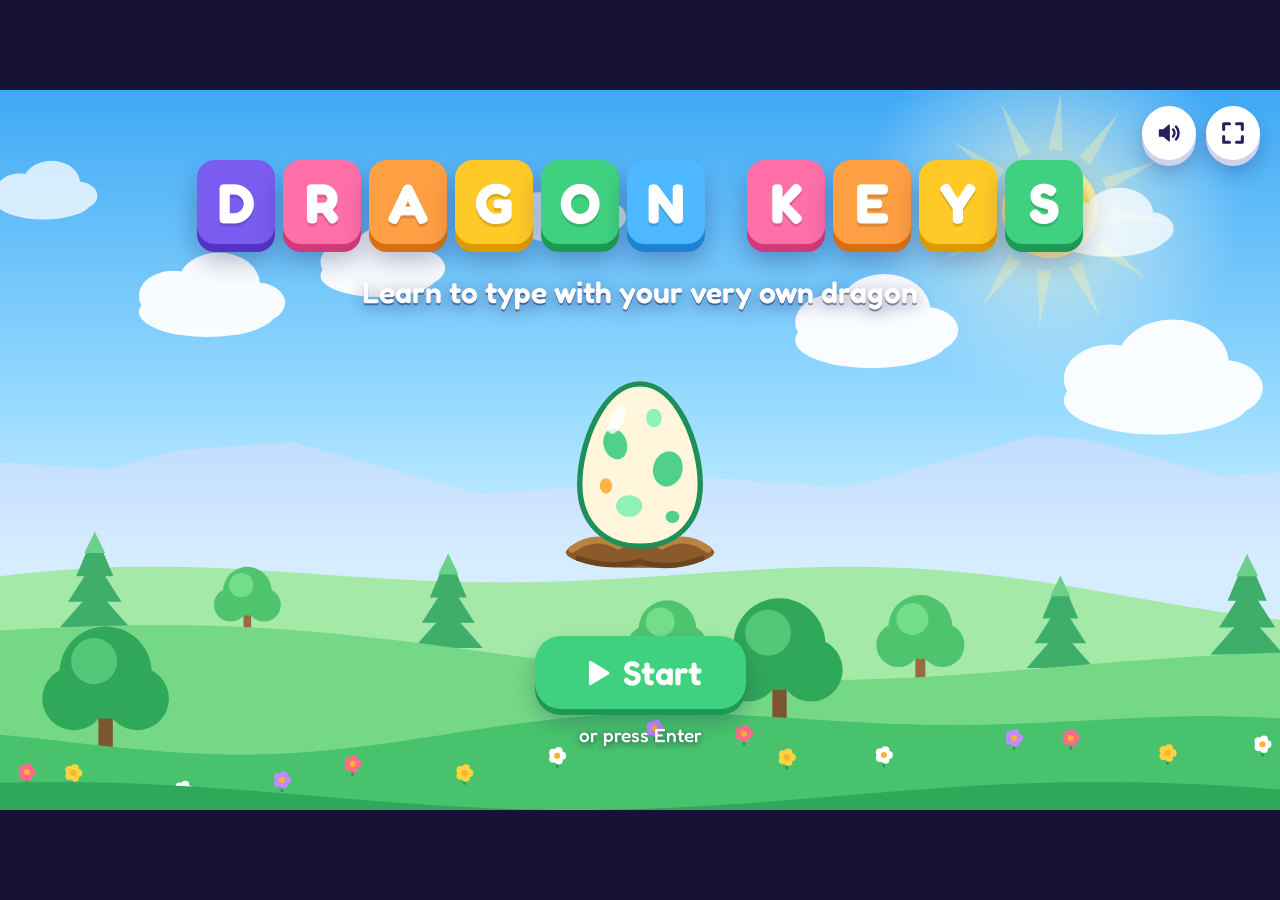
==== typing-game/index.html @ 5f5bacf9 "Add Dragon Keys, a browser typing game for kids A single-file game (typing-game/index.html) that tea" ====
<!doctype html>
<html lang="en">
<head>
<meta charset="utf-8">
<meta name="viewport" content="width=device-width, initial-scale=1">
<title>Dragon Keys</title>
<link rel="icon" href="data:image/svg+xml,%3Csvg xmlns='http://www.w3.org/2000/svg' viewBox='0 0 32 32'%3E%3Crect width='32' height='32' rx='8' fill='%237a5cf0'/%3E%3Cpath d='M16 5l3.3 6.800 7.500 1-5.400 5.200 1.300 7.400L16 21.900l-6.700 3.500 1.300-7.400L5.200 12.800l7.500-1z' fill='%23ffd23f'/%3E%3C/svg%3E">
<style>
/* Dragon Keys - styles. The fonts are inlined by build.js. */

@font-face { font-family: 'Fredoka'; font-weight: 300 700; font-display: block; src: url([data-uri]) format('woff2'); }
@font-face { font-family: 'Atkinson'; font-weight: 700; font-display: block; src: url([data-uri]) format('woff2'); }

:root {
  --ink: #2a1f5c; --ink-soft: #6a5fa0;
  --purple: #7a5cf0; --purple-d: #5233c4;
  --yellow: #ffd23f; --yellow-d: #dc9a00;
  --green: #3fd17f; --green-d: #1c9955;
  --pink: #ff6fa8; --pink-d: #d13a79;
  --blue: #4db8ff; --blue-d: #1c82d2;
  --orange: #ff9f43; --orange-d: #d86f10;
  --grey: #c9cde0; --grey-d: #9298b5;
  --ui: 'Fredoka', 'Trebuchet MS', 'Segoe UI', system-ui, sans-serif;
  --type: 'Atkinson', 'Verdana', 'Segoe UI', sans-serif;
}
* { box-sizing: border-box; }
html, body { margin: 0; height: 100%; overflow: hidden; background: #171334; }
body { font-family: var(--ui); color: var(--ink); -webkit-user-select: none; user-select: none; -webkit-font-smoothing: antialiased; }
button { font: inherit; color: inherit; border: 0; background: none; cursor: pointer; padding: 0; }
button:focus-visible, input:focus-visible { outline: 4px solid #fff; outline-offset: 3px; }
.ic { width: 1em; height: 1em; display: inline-block; vertical-align: -0.14em; flex: none; }

#stage { position: absolute; left: 50%; top: 50%; width: 1280px; height: 720px; transform-origin: 0 0; overflow: hidden; background: #3fa9f5; border-radius: 0; }
#bg, #fx { position: absolute; left: 0; top: 0; display: block; }
#fx { pointer-events: none; z-index: 50; }
#screens { position: absolute; inset: 0; z-index: 2; }
.screen { position: absolute; inset: 0; animation: scr-in .32s cubic-bezier(.2, .9, .3, 1.1) both; }
.screen.leaving { animation: scr-out .24s ease-in both; pointer-events: none; }
@keyframes scr-in { from { opacity: 0; transform: scale(1.03); } to { opacity: 1; transform: none; } }
@keyframes scr-out { to { opacity: 0; transform: scale(.98); } }

/* ---------- buttons, pills, panels ---------- */
.btn { --c: var(--purple); --cd: var(--purple-d); display: inline-flex; align-items: center; justify-content: center; gap: 10px;
  padding: 12px 26px; border-radius: 20px; font-weight: 600; font-size: 24px; color: #fff; background: var(--c);
  box-shadow: 0 6px 0 var(--cd), 0 12px 20px rgba(30, 20, 80, .25); transition: transform .08s, box-shadow .08s, filter .15s; white-space: nowrap; }
.btn:hover { filter: brightness(1.07); transform: translateY(-2px); box-shadow: 0 8px 0 var(--cd), 0 14px 22px rgba(30, 20, 80, .28); }
.btn:active { transform: translateY(5px); box-shadow: 0 1px 0 var(--cd), 0 3px 6px rgba(30, 20, 80, .25); }
.btn.green { --c: var(--green); --cd: var(--green-d); } .btn.yellow { --c: var(--yellow); --cd: var(--yellow-d); color: #5a3d00; }
.btn.pink { --c: var(--pink); --cd: var(--pink-d); } .btn.blue { --c: var(--blue); --cd: var(--blue-d); }
.btn.orange { --c: var(--orange); --cd: var(--orange-d); } .btn.white { --c: #fff; --cd: #cfd3ea; color: var(--ink); }
.btn.grey { --c: var(--grey); --cd: var(--grey-d); color: #5b6185; }
.btn.big { font-size: 34px; padding: 16px 44px; border-radius: 26px; }
.btn.small { font-size: 18px; padding: 8px 16px; border-radius: 14px; box-shadow: 0 4px 0 var(--cd), 0 6px 12px rgba(30, 20, 80, .2); }
.btn.round { width: 54px; height: 54px; padding: 0; border-radius: 50%; font-size: 28px; }
.btn[disabled] { filter: grayscale(.9) opacity(.6); pointer-events: none; }
.pulse { animation: pulse 1.5s ease-in-out infinite; }
@keyframes pulse { 0%, 100% { transform: scale(1); } 50% { transform: scale(1.06); } }

.pill { display: inline-flex; align-items: center; gap: 7px; height: 46px; padding: 0 16px 0 10px; border-radius: 23px; background: rgba(255, 255, 255, .93);
  font-weight: 600; font-size: 22px; box-shadow: 0 4px 0 rgba(40, 25, 110, .18), 0 8px 16px rgba(30, 20, 80, .16); }
.pill .ic { font-size: 28px; }
.glass { background: rgba(255, 255, 255, .88); border: 3px solid rgba(255, 255, 255, .95); border-radius: 28px; box-shadow: 0 14px 34px rgba(25, 15, 80, .28); }
@supports (backdrop-filter: blur(4px)) { .glass { background: rgba(255, 255, 255, .8); backdrop-filter: blur(12px) saturate(1.3); } }

.hud { position: absolute; left: 0; right: 0; top: 0; height: 74px; display: flex; align-items: center; gap: 14px; padding: 0 20px; z-index: 5; }
.hud-title { font-weight: 700; font-size: 28px; color: #fff; text-shadow: 0 2px 0 rgba(30, 20, 80, .45), 0 4px 14px rgba(30, 20, 80, .4); line-height: 1.05; }
.hud-title small { display: block; font-size: 17px; font-weight: 500; opacity: .95; }
.hud-right { margin-left: auto; display: flex; align-items: center; gap: 10px; }
.hud .btn.round { width: 48px; height: 48px; font-size: 25px; }

/* ---------- pop-up cards ---------- */
.modal-wrap { position: absolute; inset: 0; z-index: 30; display: flex; align-items: center; justify-content: center; background: rgba(24, 14, 70, .55); animation: fade .2s both; }
@keyframes fade { from { opacity: 0; } }
.modal { position: relative; background: #fff; border-radius: 34px; padding: 30px 38px 32px; min-width: 460px; max-width: 1000px; text-align: center;
  box-shadow: 0 10px 0 rgba(40, 25, 110, .25), 0 30px 70px rgba(10, 5, 50, .5); animation: pop .38s cubic-bezier(.2, 1.3, .4, 1) both; }
@keyframes pop { from { opacity: 0; transform: scale(.7) translateY(30px); } }
.modal h2 { margin: 0 0 6px; font-size: 40px; font-weight: 700; line-height: 1.1; }
.modal p { margin: 6px 0 14px; font-size: 22px; color: var(--ink-soft); font-weight: 500; }
.modal .row { display: flex; gap: 16px; justify-content: center; align-items: center; margin-top: 22px; flex-wrap: wrap; }
.modal .x { position: absolute; right: 16px; top: 16px; width: 46px; height: 46px; border-radius: 50%; background: #efeafe; color: var(--purple-d); font-size: 24px; display: grid; place-items: center; }
.modal .x:hover { background: #e0d7ff; }
#toast { position: absolute; left: 50%; top: 86px; transform: translate(-50%, -30px); z-index: 60; padding: 12px 26px; border-radius: 22px; background: #2a1f5c; color: #fff; font-size: 22px; font-weight: 600;
  opacity: 0; transition: transform .3s cubic-bezier(.2, 1.4, .4, 1), opacity .25s; pointer-events: none; white-space: nowrap; box-shadow: 0 10px 24px rgba(0, 0, 0, .3); }
#toast.show { opacity: 1; transform: translate(-50%, 0); }

/* ---------- the dragon and friends ---------- */
.dragon, .friend, .egg, .item { display: block; overflow: visible; }
.dr-mouth-open, .dr-eye-happy { display: none; }
.happy .dr-mouth-open, .happy .dr-eye-happy, .mouth-open .dr-mouth-open { display: block; }
.happy .dr-mouth-closed, .happy .dr-eye-open, .mouth-open .dr-mouth-closed { display: none; }
.dr-wing { animation: dr-flap 2.6s ease-in-out infinite; }
.dr-wing-far { animation-delay: -.2s; }
@keyframes dr-flap { 0%, 100% { transform: rotate(-4deg); } 50% { transform: rotate(11deg) scaleY(.94); } }
.dr-tail { animation: dr-tail 2.2s ease-in-out infinite; }
@keyframes dr-tail { 0%, 100% { transform: rotate(-5deg); } 50% { transform: rotate(8deg); } }
.dr-head { animation: dr-head 3.4s ease-in-out infinite; }
@keyframes dr-head { 0%, 100% { transform: rotate(-2deg); } 50% { transform: rotate(3deg); } }
.dr-all { animation: dr-bob 2.6s ease-in-out infinite; }
@keyframes dr-bob { 0%, 100% { transform: translateY(0); } 50% { transform: translateY(-5px); } }
.dr-blink, .fr-blink { animation: blink 4.4s infinite; }
@keyframes blink { 0%, 93%, 100% { transform: scaleY(1); } 96% { transform: scaleY(.08); } }
.happy .dr-blink { animation: none; }
.happy .dr-head { animation: dr-nod .34s ease-in-out infinite; }
@keyframes dr-nod { 0%, 100% { transform: rotate(-5deg); } 50% { transform: rotate(4deg); } }
.fly .dr-shadow { display: none; }
.fly .dr-all { animation: none; }
.fly .dr-wing { animation: dr-flap-fast .34s ease-in-out infinite; }
.fly .dr-wing-far { animation-delay: -.05s; }
@keyframes dr-flap-fast { 0%, 100% { transform: rotate(-32deg) scaleY(1.05); } 50% { transform: rotate(36deg) scaleY(.6); } }
.fly .dr-tail { animation-duration: .8s; }
.fly .dr-arm { transform: rotate(-30deg); }
.eating .dr-mouth-closed { animation: chew .32s steps(1) 4; } .eating .dr-mouth-open { display: block; animation: chew2 .32s steps(1) 4; }
@keyframes chew { 0% { opacity: 0; } 50% { opacity: 1; } } @keyframes chew2 { 0% { opacity: 1; } 50% { opacity: 0; } }
.hop { animation: hop .55s cubic-bezier(.3, .7, .4, 1); }
@keyframes hop { 0% { transform: none; } 20% { transform: scale(1.06, .9); } 50% { transform: translateY(-46px) scale(.96, 1.06); } 80% { transform: scale(1.05, .93); } 100% { transform: none; } }
.fr-all { animation: dr-bob 2.2s ease-in-out infinite; }
.friend:nth-child(2n) .fr-all { animation-delay: -.8s; }
.fr-tail { animation: dr-tail 1.6s ease-in-out infinite; }
.fr-ear { animation: ear 5s ease-in-out infinite; } .fr-ear2 { animation-delay: -.3s; }
@keyframes ear { 0%, 84%, 100% { transform: rotate(0); } 88% { transform: rotate(-9deg); } 94% { transform: rotate(6deg); } }
.fr-head { animation: dr-head 4s ease-in-out infinite; }

.egg .crack { display: none; }
.egg.k1 .c1, .egg.k2 .c1, .egg.k2 .c2, .egg.k3 .c1, .egg.k3 .c2, .egg.k3 .c3, .egg.k4 .crack { display: block; }
.egg-shell { transform-origin: 110px 228px; animation: egg-wob 2.4s ease-in-out infinite; }
@keyframes egg-wob { 0%, 70%, 100% { transform: rotate(0); } 78% { transform: rotate(-5deg); } 86% { transform: rotate(5deg); } 93% { transform: rotate(-2deg); } }
.egg.shake .egg-shell { animation: egg-shake .32s; }
@keyframes egg-shake { 0%, 100% { transform: rotate(0) scale(1); } 25% { transform: rotate(-9deg) scale(1.04); } 60% { transform: rotate(8deg) scale(1.04); } }

/* ---------- title ---------- */
.scr-title { display: flex; flex-direction: column; align-items: center; }
.logo { margin-top: 70px; display: flex; gap: 8px; align-items: flex-end; }
.logo span { display: grid; place-items: center; width: 78px; height: 84px; border-radius: 18px; font-weight: 700; font-size: 56px; color: #fff; background: var(--c); box-shadow: 0 8px 0 var(--cd), 0 16px 26px rgba(20, 10, 70, .3);
  animation: logo-bob 2.2s ease-in-out infinite; animation-delay: calc(var(--i) * -.16s); text-shadow: 0 3px 0 rgba(0, 0, 0, .14); }
.logo span.gap { width: 26px; background: none; box-shadow: none; }
@keyframes logo-bob { 0%, 100% { transform: translateY(0) rotate(-2deg); } 50% { transform: translateY(-12px) rotate(2deg); } }
.tagline { margin-top: 30px; font-size: 30px; font-weight: 600; color: #fff; text-shadow: 0 2px 0 rgba(30, 20, 80, .45), 0 4px 16px rgba(30, 20, 80, .45); }
.title-pet { position: absolute; left: 50%; top: 240px; width: 240px; margin-left: -120px; }
.title-pet .egg { width: 170px; margin: 40px auto 0; }
.title-play { position: absolute; left: 0; right: 0; bottom: 64px; display: flex; flex-direction: column; align-items: center; gap: 14px; }
.title-hint { color: #fff; font-size: 19px; font-weight: 500; text-shadow: 0 2px 6px rgba(20, 10, 70, .6); }
.corner { position: absolute; right: 20px; top: 16px; display: flex; gap: 10px; z-index: 6; }

/* ---------- first run: hatching ---------- */
.scr-hatch { display: flex; flex-direction: column; align-items: center; }
.coach { margin-top: 26px; padding: 18px 34px; max-width: 980px; text-align: center; font-size: 27px; font-weight: 600; line-height: 1.25; }
.coach b { color: var(--purple-d); }
.keycap { display: inline-grid; place-items: center; min-width: 44px; height: 44px; padding: 0 10px; margin: 0 3px; border-radius: 12px; background: var(--kc, var(--purple)); color: #fff; font-weight: 700; font-size: 26px; box-shadow: 0 5px 0 rgba(0, 0, 0, .22); vertical-align: middle; }
.hatch-egg { position: absolute; left: 50%; top: 178px; width: 210px; margin-left: -105px; }
.hatch-egg .dragon { width: 250px; margin-left: -20px; margin-top: -30px; animation: pop .6s cubic-bezier(.2, 1.5, .4, 1) both; }
.hatch-meter { position: absolute; left: 50%; top: 150px; transform: translateX(-50%); display: flex; gap: 8px; }
.hatch-meter i { width: 26px; height: 14px; border-radius: 7px; background: rgba(255, 255, 255, .5); box-shadow: inset 0 2px 0 rgba(0, 0, 0, .1); transition: background .2s, transform .2s; }
.hatch-meter i.on { background: var(--yellow); transform: scale(1.15); }
.name-form { margin-top: 26px; display: flex; gap: 14px; align-items: center; justify-content: center; }
input.text { font: 600 32px var(--ui); color: var(--ink); width: 330px; padding: 12px 22px; border-radius: 20px; border: 4px solid #d9d0ff; background: #fff; text-align: center; -webkit-user-select: text; user-select: text; }
input.text:focus { border-color: var(--purple); outline: none; }
.hatch-card { position: absolute; left: 50%; top: 440px; transform: translateX(-50%); padding: 22px 36px 28px; text-align: center; width: 720px; }
.hatch-card h2 { margin: 0; font-size: 34px; }
.kb-dock { position: absolute; left: 50%; bottom: 8px; transform: translateX(-50%); padding: 12px 16px 10px; display: flex; gap: 10px; align-items: flex-end; }

/* ---------- keyboard ---------- */
.kb { width: 826px; display: flex; flex-direction: column; gap: 5px; }
.kb-row { display: flex; gap: 5px; height: 50px; }
.kb-row.num { height: 32px; } .kb-row.sp { height: 42px; justify-content: center; }
.key { --kc: #cfd3e6; flex: none; width: 50px; border-radius: 11px; background: color-mix(in srgb, var(--kc) 34%, #fff); color: #4a4470; font-weight: 600; font-size: 23px; display: grid; place-items: center; position: relative;
  box-shadow: 0 4px 0 color-mix(in srgb, var(--kc) 70%, #57508a); transition: transform .06s, background .12s, box-shadow .06s; text-transform: uppercase; }
.key.wide { flex: 1 1 auto; font-size: 14px; text-transform: lowercase; color: #7a7499; }
.kb-row.num .key { font-size: 15px; border-radius: 8px; box-shadow: 0 3px 0 color-mix(in srgb, var(--kc) 70%, #57508a); }
.key.bump::after { content: ''; position: absolute; bottom: 7px; left: 50%; width: 14px; height: 3px; margin-left: -7px; border-radius: 2px; background: currentColor; opacity: .55; }
.key.off { --kc: #d8dbe8 !important; background: #eceef6; color: #b9bdd2; box-shadow: 0 4px 0 #c6cade; }
.key.target { background: var(--kc); color: #fff; transform: translateY(-4px) scale(1.12); z-index: 2; text-shadow: 0 2px 0 rgba(0, 0, 0, .18);
  box-shadow: 0 8px 0 color-mix(in srgb, var(--kc) 62%, #2a1f5c), 0 0 0 5px #fff, 0 0 26px 8px var(--kc); animation: key-glow 1s ease-in-out infinite; }
@keyframes key-glow { 0%, 100% { filter: brightness(1); } 50% { filter: brightness(1.18); } }
.key.target.wide, .key.target[data-k=" "] { transform: translateY(-3px) scale(1.04); box-shadow: 0 7px 0 color-mix(in srgb, var(--kc) 62%, #2a1f5c), 0 0 0 5px #fff, 0 0 16px 4px var(--kc); }
.key.down { transform: translateY(4px) !important; box-shadow: 0 0 0 transparent !important; }
.key.ok { background: var(--green) !important; color: #fff; } .key.bad { background: #ff5a6e !important; color: #fff; animation: shake .25s; }
@keyframes shake { 0%, 100% { translate: 0; } 25% { translate: -5px 0; } 75% { translate: 5px 0; } }
.hand-box { width: 172px; display: flex; flex-direction: column; align-items: center; gap: 4px; }
.hand { width: 150px; }
.hand .fg-body, .hand .palm { fill: #fff8ee; stroke: #cdbfae; stroke-width: 4; }
.hand .fg { transition: transform .12s; }
.hand .fg.use .fg-body { fill: var(--fc); stroke: color-mix(in srgb, var(--fc) 60%, #2a1f5c); }
.hand .fg.use { animation: tap .7s ease-in-out infinite; }
.hand .fg.use .fg-tip { fill: #fff; opacity: .55; }
@keyframes tap { 0%, 100% { transform: translateY(0); } 50% { transform: translateY(-9px); } }
.finger-hint { height: 30px; padding: 0 14px; border-radius: 15px; font-size: 18px; font-weight: 600; color: #fff; background: var(--fc, transparent); display: grid; place-items: center; white-space: nowrap; opacity: 0; transition: opacity .15s; }
.finger-hint.show { opacity: 1; }

/* ---------- the den ---------- */
.room-wrap { position: absolute; inset: 0; background: #b9a2f7; }
.room { position: absolute; left: 50%; top: 0; width: 1280px; height: 720px; margin-left: -640px; }
.bulb { animation: twinkle 2.1s ease-in-out infinite; }
@keyframes twinkle { 0%, 100% { opacity: 1; } 50% { opacity: .45; } }
.win-cloud { animation: drift 26s linear infinite; } .win-cloud.wc2 { animation-duration: 38s; animation-delay: -12s; }
@keyframes drift { from { transform: translateX(-110px); } to { transform: translateX(240px); } }
.ri-lamp .glow { animation: twinkle 3s ease-in-out infinite; }
.den-pets { position: absolute; left: 50%; top: 0; width: 1280px; height: 720px; margin-left: -640px; pointer-events: none; }
.den-pets > * { position: absolute; pointer-events: auto; cursor: pointer; }
.den-pet { left: 500px; top: 276px; width: 300px; }
.den-pet .dragon { width: 100%; }
.den-pets .friend { width: 150px; }
.fr-bunny { left: 372px; top: 440px; } .fr-fox { left: 790px; top: 434px; } .fr-kitten { left: 196px; top: 452px; } .fr-panda { left: 966px; top: 398px; }
.bubble { position: absolute; left: 50%; top: 150px; transform: translateX(-50%); max-width: 560px; padding: 14px 26px; border-radius: 26px; background: #fff; font-size: 24px; font-weight: 600; text-align: center;
  box-shadow: 0 6px 0 rgba(40, 25, 110, .16), 0 14px 26px rgba(30, 20, 80, .2); animation: pop .4s cubic-bezier(.2, 1.4, .4, 1) both; z-index: 4; }
.bubble::after { content: ''; position: absolute; left: 50%; bottom: -16px; margin-left: -14px; border: 14px solid transparent; border-top-color: #fff; border-bottom: 0; }
.pet-card { position: absolute; left: 20px; top: 86px; width: 268px; padding: 14px 18px 16px; z-index: 4; }
.pet-card h3 { margin: 0; font-size: 28px; line-height: 1.1; } .pet-card .stage { font-size: 17px; font-weight: 500; color: var(--ink-soft); }
.hearts { display: flex; gap: 3px; margin: 8px 0 8px; font-size: 27px; }
.bar { height: 16px; border-radius: 8px; background: #e6e0fb; overflow: hidden; } .bar i { display: block; height: 100%; border-radius: 8px; background: linear-gradient(90deg, #ffd23f, #ff9f43); transition: width .6s; }
.bar-label { margin-top: 5px; font-size: 15px; font-weight: 500; color: var(--ink-soft); }
.den-actions { position: absolute; left: 0; right: 0; bottom: 18px; display: flex; gap: 16px; justify-content: center; align-items: flex-end; z-index: 4; }
.den-actions .btn { flex-direction: column; gap: 2px; font-size: 19px; padding: 10px 20px 9px; min-width: 124px; }
.den-actions .btn .ic { font-size: 36px; }
.den-actions .btn.big { font-size: 30px; padding: 14px 46px 13px; flex-direction: row; gap: 12px; } .den-actions .btn.big .ic { font-size: 38px; }
.tray { position: absolute; left: 50%; bottom: 122px; transform: translateX(-50%); padding: 14px 18px; display: flex; gap: 12px; align-items: center; z-index: 6; animation: pop .3s cubic-bezier(.2, 1.4, .4, 1) both; }
.tray button.food { width: 92px; height: 100px; border-radius: 20px; background: #fff; box-shadow: 0 4px 0 #d9d0ff; position: relative; transition: transform .1s; }
.tray button.food:hover { transform: translateY(-4px) scale(1.05); }
.tray button.food .item { width: 62px; margin: 0 auto; }
.tray .count { position: absolute; right: -6px; top: -6px; min-width: 28px; height: 28px; border-radius: 14px; background: var(--pink); color: #fff; font-size: 17px; font-weight: 700; display: grid; place-items: center; }
.tray p { margin: 0 8px; font-size: 20px; font-weight: 600; }
.fly-item { position: absolute; width: 70px; z-index: 40; pointer-events: none; transition: left .55s cubic-bezier(.3, .1, .3, 1), top .55s cubic-bezier(.3, -.5, .6, 1), transform .55s; }

/* ---------- shop ---------- */
.shop { width: 1080px; height: 610px; padding: 22px 26px; display: grid; grid-template-columns: 290px 1fr; gap: 22px; text-align: left; }
.shop-side { border-radius: 26px; background: linear-gradient(180deg, #cdbfff, #efe9ff); display: flex; flex-direction: column; align-items: center; padding: 12px; }
.shop-side .dragon { width: 236px; margin-top: 30px; }
.shop-side .pill { margin-top: auto; margin-bottom: 8px; }
.shop-main { display: flex; flex-direction: column; min-height: 0; }
.tabs { display: flex; gap: 8px; margin-right: 56px; }
.tab { padding: 10px 20px; border-radius: 16px; font-size: 21px; font-weight: 600; background: #efeafe; color: var(--purple-d); }
.tab.on { background: var(--purple); color: #fff; box-shadow: 0 4px 0 var(--purple-d); }
.goods { margin-top: 16px; display: grid; grid-template-columns: repeat(4, 1fr); gap: 14px; overflow: auto; padding: 4px 4px 12px; align-content: start; flex: 1; }
.good { border-radius: 22px; background: #f6f3ff; border: 3px solid #e7dfff; padding: 10px 10px 12px; display: flex; flex-direction: column; align-items: center; gap: 4px; text-align: center; }
.good .item, .good .swatch { width: 84px; height: 84px; }
.good .swatch { border-radius: 50%; border: 6px solid var(--sd); background: radial-gradient(circle at 35% 30%, var(--sl), var(--sm) 60%); position: relative; }
.good .swatch::after { content: ''; position: absolute; right: -4px; bottom: -2px; width: 34px; height: 34px; border-radius: 50%; background: var(--sw); border: 5px solid var(--swd); }
.good b { font-size: 18px; font-weight: 600; line-height: 1.1; min-height: 20px; }
.good .btn { margin-top: 4px; }
.good.on { border-color: var(--green); background: #e9fbf1; }

/* ---------- map ---------- */
.map-banner { position: absolute; left: 50%; top: 82px; transform: translateX(-50%); padding: 10px 34px 12px; text-align: center; z-index: 3; white-space: nowrap; }
.map-banner h2 { margin: 0; font-size: 36px; line-height: 1.1; } .map-banner p { margin: 2px 0 0; font-size: 20px; font-weight: 500; color: var(--ink-soft); }
.map-area { position: absolute; left: 50%; top: 0; width: 1280px; height: 720px; margin-left: -640px; }
.map-area svg.path { position: absolute; inset: 0; overflow: visible; pointer-events: none; }
.node { position: absolute; width: 104px; margin-left: -52px; margin-top: -52px; display: flex; flex-direction: column; align-items: center; }
.node-dot { width: 104px; height: 104px; border-radius: 50%; display: grid; place-items: center; font-weight: 700; font-size: 44px; color: #fff; background: var(--purple); border: 7px solid #fff;
  box-shadow: 0 8px 0 rgba(40, 25, 110, .35), 0 16px 26px rgba(20, 10, 70, .35); transition: transform .12s; text-shadow: 0 3px 0 rgba(0, 0, 0, .18); }
.node:hover .node-dot { transform: translateY(-4px) scale(1.06); }
.node.done .node-dot { background: var(--green); } .node.review .node-dot { background: var(--orange); }
.node.locked { pointer-events: none; } .node.locked .node-stars { visibility: hidden; } .node.locked .node-dot { background: #a9a6c9; color: #ecebf7; font-size: 40px; border-color: #dcdaf0; }
.node.next .node-dot { background: var(--yellow); color: #5a3d00; text-shadow: none; animation: node-bounce 1s ease-in-out infinite; }
@keyframes node-bounce { 0%, 100% { transform: translateY(0); } 50% { transform: translateY(-12px); } }
.node-stars { margin-top: -20px; display: flex; gap: 0; font-size: 34px; filter: drop-shadow(0 3px 0 rgba(40, 25, 110, .3)); z-index: 1; }
.node-stars .ic:nth-child(2) { transform: translateY(8px); }
.node-label { margin-top: 12px; padding: 4px 14px; border-radius: 14px; background: rgba(255, 255, 255, .94); font-size: 18px; font-weight: 600; white-space: nowrap; box-shadow: 0 3px 0 rgba(40, 25, 110, .18); }
.map-pet { position: absolute; width: 120px; pointer-events: none; transition: left .5s, top .5s; }
.map-arrow { position: absolute; top: 330px; z-index: 4; } .map-arrow.l { left: 18px; } .map-arrow.r { right: 18px; }
.map-dots { position: absolute; left: 0; right: 0; bottom: 20px; display: flex; gap: 12px; justify-content: center; z-index: 4; }
.map-dots button { width: 54px; height: 54px; border-radius: 50%; background: rgba(255, 255, 255, .65); font-weight: 700; font-size: 24px; color: var(--purple-d); box-shadow: 0 4px 0 rgba(40, 25, 110, .25); display: grid; place-items: center; }
.map-dots button.on { background: #fff; transform: scale(1.18); } .map-dots button.locked { color: #9a96bd; font-size: 22px; }
.map-lock { position: absolute; left: 50%; top: 300px; transform: translateX(-50%); padding: 26px 44px; text-align: center; z-index: 4; }
.map-lock .ic { font-size: 70px; color: var(--purple); } .map-lock h3 { margin: 6px 0 0; font-size: 30px; } .map-lock p { margin: 4px 0 0; font-size: 21px; color: var(--ink-soft); font-weight: 500; }
.lv-card { width: 600px; } .lv-card .keys { display: flex; gap: 26px; justify-content: center; margin: 18px 0 4px; }
.lv-card .keys div { display: flex; flex-direction: column; align-items: center; gap: 6px; font-size: 19px; font-weight: 600; color: var(--ink-soft); }
.lv-card .keys .keycap { min-width: 76px; height: 76px; font-size: 46px; border-radius: 20px; }
.lv-card .best { display: inline-flex; gap: 10px; align-items: center; padding: 6px 18px; border-radius: 18px; background: #f3efff; font-size: 20px; font-weight: 600; }
.lv-card .best .ic { font-size: 26px; }

/* ---------- a level ---------- */
.lv-top { position: absolute; left: 0; right: 0; top: 0; height: 70px; display: flex; align-items: center; gap: 14px; padding: 0 18px; z-index: 6; }
.lv-progress { flex: 1; height: 22px; border-radius: 11px; background: rgba(255, 255, 255, .55); box-shadow: inset 0 2px 0 rgba(30, 20, 80, .14), 0 3px 10px rgba(30, 20, 80, .15); position: relative; margin: 0 20px 0 30px; }
.lv-progress i { position: absolute; left: 0; top: 0; bottom: 0; width: 0; border-radius: 11px; background: linear-gradient(90deg, #5ad67d, #ffd23f); transition: width .25s; }
.lv-progress b { position: absolute; top: -13px; left: 0; width: 48px; height: 48px; margin-left: -24px; transition: left .25s; filter: drop-shadow(0 3px 0 rgba(30, 20, 80, .25)); }
.lv-progress b .ic { width: 48px; height: 48px; }
.lv-top .pill { min-width: 92px; justify-content: center; }
.pill.streak.hot { background: #fff3d6; animation: pulse .6s ease-in-out infinite; }
.flyer { position: absolute; left: 0; top: 0; width: 190px; z-index: 3; will-change: transform; pointer-events: none; }
.flyer .dragon { width: 100%; }
.flyer.wobble .dragon { animation: wob .3s; }
@keyframes wob { 0%, 100% { transform: rotate(0); } 30% { transform: rotate(-10deg) translateY(6px); } 70% { transform: rotate(7deg); } }
.flyer.loop .dragon { animation: loop 1s cubic-bezier(.4, 0, .3, 1); }
@keyframes loop { 0% { transform: rotate(0) translate(0, 0); } 50% { transform: rotate(-180deg) translate(0, 70px) scale(1.1); } 100% { transform: rotate(-360deg) translate(0, 0); } }
.lv-col { position: absolute; left: 50%; bottom: 8px; width: 1244px; margin-left: -622px; display: flex; flex-direction: column; align-items: center; gap: 10px; z-index: 4; }
.prompt { width: 100%; height: 124px; padding: 14px 10px 0; display: flex; flex-direction: column; align-items: center; position: relative; }
.line { display: flex; gap: 4px; height: 60px; align-items: center; animation: line-in .28s cubic-bezier(.2, 1.2, .4, 1) both; }
@keyframes line-in { from { opacity: 0; transform: translateY(26px); } }
.line.out { animation: line-out .2s ease-in both; position: absolute; top: 14px; }
@keyframes line-out { to { opacity: 0; transform: translateY(-34px) scale(.96); } }
.ch { width: 36px; height: 54px; border-radius: 11px; background: #fff; display: grid; place-items: center; font: 700 34px var(--type); color: var(--ink); box-shadow: 0 4px 0 #d5cdf5; position: relative; transition: transform .12s, background .12s, box-shadow .12s, color .12s; }
.ch.sp { background: rgba(255, 255, 255, .45); box-shadow: 0 4px 0 rgba(213, 205, 245, .6); }
.ch.sp::after { content: ''; position: absolute; left: 8px; right: 8px; bottom: 11px; height: 7px; border: 3px solid #b7add9; border-top: 0; border-radius: 0 0 4px 4px; }
.ch.done { background: #c9f5da; color: #1c9955; box-shadow: 0 2px 0 #9be0b8; transform: translateY(2px) scale(.94); }
.ch.done.sp { background: rgba(201, 245, 218, .6); } .ch.done.sp::after { border-color: #7fd6a4; }
.ch.slip { background: #ffe1c4; color: #c9661a; box-shadow: 0 2px 0 #f2bf8f; }
.ch.cur { background: var(--yellow); box-shadow: 0 6px 0 var(--yellow-d), 0 0 0 4px #fff, 0 0 22px 6px rgba(255, 210, 63, .8); transform: translateY(-5px) scale(1.16); z-index: 2; }
.ch.cur::before { content: ''; position: absolute; top: -19px; left: 50%; margin-left: -9px; border: 9px solid transparent; border-top: 11px solid #fff; border-bottom: 0; filter: drop-shadow(0 2px 0 rgba(30, 20, 80, .25)); animation: caret .7s ease-in-out infinite; }
@keyframes caret { 0%, 100% { transform: translateY(0); } 50% { transform: translateY(-5px); } }
.ch.err { background: #ff5a6e; color: #fff; box-shadow: 0 6px 0 #c9283c, 0 0 0 4px #fff; animation: shake .25s; }
.ch.popped { animation: ch-pop .22s ease-out; }
@keyframes ch-pop { 0% { transform: translateY(-5px) scale(1.3); } 100% { transform: translateY(2px) scale(.94); } }
.next-line { margin-top: 10px; font: 700 22px var(--type); letter-spacing: 3px; color: #8d84b5; height: 28px; white-space: pre; }
.next-line small { font: 600 15px var(--ui); letter-spacing: 0; color: #a79fce; margin-right: 12px; text-transform: uppercase; }
.kb-panel { padding: 12px 16px 10px; display: flex; gap: 10px; align-items: flex-end; }
.lv-col .glass, .kb-dock.glass { background: rgba(255, 255, 255, .92); backdrop-filter: none; }
.lv-banner { position: absolute; left: 50%; top: 92px; transform: translateX(-50%); padding: 20px 40px 24px; text-align: center; z-index: 8; width: 760px; background: #fff; border-radius: 30px; box-shadow: 0 8px 0 rgba(40, 25, 110, .22), 0 26px 60px rgba(10, 5, 50, .4); animation: pop .38s cubic-bezier(.2, 1.3, .4, 1) both; }
.intro .prompt .line, .intro .prompt .next-line { visibility: hidden; }
.lv-banner h2 { margin: 0; font-size: 36px; } .lv-banner p { margin: 8px 0 0; font-size: 22px; font-weight: 500; color: var(--ink-soft); line-height: 1.3; }
.lv-banner .go { margin-top: 14px; font-size: 24px; font-weight: 600; color: var(--purple-d); }
.lv-banner .keys { display: flex; gap: 30px; justify-content: center; margin-top: 14px; }
.lv-banner .keys div { display: flex; flex-direction: column; align-items: center; gap: 6px; font-size: 19px; font-weight: 600; color: var(--ink-soft); }
.lv-banner .keys .keycap { min-width: 66px; height: 66px; font-size: 40px; border-radius: 18px; }
.caps-warn { position: absolute; left: 50%; top: 250px; transform: translateX(-50%); z-index: 9; padding: 10px 24px; border-radius: 20px; background: #ff5a6e; color: #fff; font-size: 22px; font-weight: 600; box-shadow: 0 8px 20px rgba(0, 0, 0, .25); }

/* ---------- results ---------- */
.result { width: 720px; padding-top: 26px; }
.result .stars { display: flex; justify-content: center; gap: 6px; height: 132px; margin: 4px 0 6px; }
.result .stars .slot { width: 124px; height: 124px; position: relative; } .result .stars .slot:nth-child(2) { margin-top: -18px; width: 144px; height: 144px; }
.result .stars .ic { position: absolute; inset: 0; width: 100%; height: 100%; }
.result .stars .won { opacity: 0; transform: scale(3) rotate(-40deg); }
.result .stars .won.in { opacity: 1; transform: none; transition: transform .45s cubic-bezier(.2, 1.6, .4, 1), opacity .15s; }
.stats { display: grid; grid-template-columns: repeat(4, 1fr); gap: 12px; margin-top: 10px; }
.stat { border-radius: 20px; background: #f3efff; padding: 10px 6px 12px; } .stat b { display: block; font-size: 34px; font-weight: 700; line-height: 1.1; } .stat span { font-size: 16px; font-weight: 500; color: var(--ink-soft); }
.stat.good { background: #e3f9ec; } .stat.good b { color: var(--green-d); }
.earn { margin-top: 14px; display: inline-flex; align-items: center; gap: 10px; padding: 8px 24px; border-radius: 22px; background: #fff6d6; font-size: 28px; font-weight: 700; color: #a36b00; }
.earn .ic { font-size: 36px; } .earn small { font-size: 17px; font-weight: 500; color: #b58a35; }
.badge-new { display: inline-block; margin-left: 10px; padding: 3px 12px; border-radius: 12px; background: var(--pink); color: #fff; font-size: 16px; font-weight: 600; vertical-align: middle; }
.unlock .dragon, .unlock .friend { width: 230px; margin: 0 auto; } .unlock .friend { width: 190px; margin-top: 52px; }
.unlock .grow { display: flex; align-items: flex-end; justify-content: center; gap: 20px; } .unlock .grow .ic { font-size: 50px; color: var(--purple); margin-bottom: 70px; }
.unlock .grow .dragon:first-child { width: 150px; opacity: .7; }

/* ---------- gem storm mini-game ---------- */
.mini-area { position: absolute; inset: 0; overflow: hidden; }
.drop { position: absolute; left: 0; top: 0; padding: 7px 18px 7px 12px; border-radius: 26px; background: #fff; font: 700 30px var(--type); letter-spacing: 1.5px; display: flex; align-items: center; gap: 8px;
  box-shadow: 0 5px 0 rgba(40, 25, 110, .3), 0 10px 20px rgba(10, 5, 50, .35); will-change: transform; white-space: nowrap; }
.drop .ic { font-size: 30px; } .drop i { font-style: normal; color: #1c9955; } .drop.aim { background: var(--yellow); box-shadow: 0 5px 0 var(--yellow-d), 0 0 0 4px #fff, 0 0 24px 6px rgba(255, 210, 63, .8); z-index: 2; }
.drop.bad { animation: shake .25s; }
.mini-pet { position: absolute; left: 50%; bottom: 20px; width: 190px; margin-left: -95px; z-index: 3; }
.mini-rock { position: absolute; left: 50%; bottom: -60px; width: 420px; height: 130px; margin-left: -210px; border-radius: 50%; background: #17154a; box-shadow: inset 0 10px 0 #2a2878; }
.mini-line { position: absolute; left: 0; right: 0; bottom: 138px; height: 4px; background: repeating-linear-gradient(90deg, rgba(255, 255, 255, .5) 0 16px, transparent 16px 32px); }
.mini-hint { position: absolute; left: 50%; top: 100px; transform: translateX(-50%); padding: 14px 30px; font-size: 24px; font-weight: 600; text-align: center; z-index: 5; }

/* ---------- grown-ups page ---------- */
.scr-parent { background: #f4f1ff; overflow: auto; -webkit-user-select: text; user-select: text; }
.parent { width: 1180px; margin: 0 auto; padding: 22px 0 60px; }
.parent header { display: flex; align-items: center; gap: 16px; margin-bottom: 18px; } .parent h1 { margin: 0; font-size: 36px; } .parent header p { margin: 0; font-size: 18px; color: var(--ink-soft); font-weight: 500; }
.cards { display: grid; grid-template-columns: repeat(6, 1fr); gap: 14px; }
.card { background: #fff; border-radius: 22px; padding: 14px 18px; box-shadow: 0 3px 0 #e2dafc; } .card b { display: block; font-size: 32px; line-height: 1.15; } .card span { font-size: 16px; color: var(--ink-soft); font-weight: 500; }
.parent h2 { font-size: 24px; margin: 26px 0 10px; } .parent .two { display: grid; grid-template-columns: 1fr 1fr; gap: 18px; } .parent .box { background: #fff; border-radius: 22px; padding: 18px 20px; box-shadow: 0 3px 0 #e2dafc; }
.parent .box p, .parent .box li { font-size: 17px; line-height: 1.45; font-weight: 400; color: #453c75; } .parent .box ul { margin: 6px 0 0; padding-left: 22px; }
.parent table { width: 100%; border-collapse: collapse; font-size: 17px; } .parent th { text-align: left; font-weight: 600; color: var(--ink-soft); padding: 6px 10px; border-bottom: 2px solid #ece6ff; }
.parent td { padding: 7px 10px; border-bottom: 1px solid #f0ebff; } .parent td .ic { font-size: 20px; }
.heat { display: flex; flex-direction: column; gap: 5px; align-items: flex-start; } .heat div { display: flex; gap: 5px; } .heat div:nth-child(2) { margin-left: 16px; } .heat div:nth-child(3) { margin-left: 40px; }
.heat span { width: 38px; height: 38px; border-radius: 9px; display: grid; place-items: center; font-weight: 600; font-size: 17px; text-transform: uppercase; background: #eef0f7; color: #9aa0bd; }
.legend { display: flex; gap: 14px; font-size: 15px; color: var(--ink-soft); margin-top: 10px; align-items: center; } .legend i { width: 16px; height: 16px; border-radius: 5px; display: inline-block; margin-right: 5px; vertical-align: -2px; }
.settings { display: flex; flex-wrap: wrap; gap: 14px; align-items: center; } .settings label { display: flex; align-items: center; gap: 10px; font-size: 18px; font-weight: 500; }
.settings input[type=checkbox] { width: 24px; height: 24px; accent-color: var(--purple); } .settings input.text { font-size: 20px; width: 190px; padding: 7px 12px; border-radius: 12px; border-width: 3px; }
.chart text { font: 500 13px var(--ui); fill: #8d84b5; }

</style>
</head>
<body>
<div id="stage">
  <canvas id="bg"></canvas>
  <div id="screens"></div>
  <canvas id="fx"></canvas>
  <div id="toast" role="status"></div>
</div>
<noscript>Dragon Keys needs JavaScript turned on.</noscript>
<script>
/* ---- data.js ---- */
/* Dragon Keys - game data: worlds, levels, words, shop items */
'use strict';

const WORLDS = [
  { id: 1, name: 'Sunny Meadow',   theme: 'meadow', skill: 'Home row',                 friend: 'bunny' },
  { id: 2, name: 'Sky Peaks',      theme: 'peaks',  skill: 'Top row',                  friend: 'fox' },
  { id: 3, name: 'Crystal Cave',   theme: 'cave',   skill: 'Bottom row',               friend: 'kitten' },
  { id: 4, name: 'Castle Kingdom', theme: 'castle', skill: 'Capitals and punctuation', friend: 'panda' },
  { id: 5, name: 'Dragon Summit',  theme: 'summit', skill: 'Real sentences',           friend: null },
];

/* kind: keys = two new keys, review = words from everything so far,
   authored = hand-written lines, common = most-used words */
const LEVELS = [
  { id: '1-1', world: 1, title: 'F and J', keys: 'fj', kind: 'keys' },
  { id: '1-2', world: 1, title: 'D and K', keys: 'dk', kind: 'keys' },
  { id: '1-3', world: 1, title: 'S and L', keys: 'sl', kind: 'keys' },
  { id: '1-4', world: 1, title: 'A and ;', keys: 'a;', kind: 'keys' },
  { id: '1-5', world: 1, title: 'G and H', keys: 'gh', kind: 'keys' },
  { id: '1-6', world: 1, title: 'Meadow Treasure Flight', keys: '', kind: 'review' },

  { id: '2-1', world: 2, title: 'E and I', keys: 'ei', kind: 'keys' },
  { id: '2-2', world: 2, title: 'R and U', keys: 'ru', kind: 'keys' },
  { id: '2-3', world: 2, title: 'T and Y', keys: 'ty', kind: 'keys' },
  { id: '2-4', world: 2, title: 'W and O', keys: 'wo', kind: 'keys' },
  { id: '2-5', world: 2, title: 'Q and P', keys: 'qp', kind: 'keys' },
  { id: '2-6', world: 2, title: 'Sky Peaks Treasure Flight', keys: '', kind: 'review' },

  { id: '3-1', world: 3, title: 'V and M', keys: 'vm', kind: 'keys' },
  { id: '3-2', world: 3, title: 'C and ,', keys: 'c,', kind: 'keys' },
  { id: '3-3', world: 3, title: 'B and N', keys: 'bn', kind: 'keys' },
  { id: '3-4', world: 3, title: 'X and .', keys: 'x.', kind: 'keys',
    extra: ['the fox sat on a box.', 'six mice fix the van.', 'a fox can relax next to me.'] },
  { id: '3-5', world: 3, title: 'Z and /', keys: 'z/', kind: 'keys',
    extra: ['on/off in/out yes/no', 'zip/zap zig/zag up/down', 'a lazy lizard dozes.'] },
  { id: '3-6', world: 3, title: 'Crystal Cave Treasure Flight', keys: '', kind: 'review' },

  { id: '4-1', world: 4, title: 'Left Shift', keys: '', kind: 'authored', shift: 'left',
    intro: 'Hold the LEFT Shift key with your left pinky, then tap the letter with your right hand.',
    lines: ['Jj Kk Ll Hh Uu Ii', 'Mm Nn Oo Pp Yy', 'Jill Kim Liam Mia Noah', 'Hank Lily Otto Paul Uma',
      'I like Milo and Juno.', 'My kite is up high.', 'Hello, Polly. Hi, Leo.', 'No one saw Kai jump.',
      'You look happy, Nina.'] },
  { id: '4-2', world: 4, title: 'Right Shift', keys: '', kind: 'authored', shift: 'right',
    intro: 'Hold the RIGHT Shift key with your right pinky, then tap the letter with your left hand.',
    lines: ['Ff Dd Ss Aa Gg Tt', 'Rr Ee Ww Qq Cc Vv', 'Sam Tess Ava Dan Emma', 'Ben Zoe Rosa Finn Grace',
      'The dragon can fly.', 'We saw a red fox.', 'Tess and Dan ran fast.', 'A cat sat with Bella.',
      'Good dragons share.', 'Quinn fed the ducks.'] },
  { id: '4-3', world: 4, title: "? and '", keys: "?'", kind: 'authored',
    intro: "The question mark is Shift and the / key. The apostrophe is next to the ; key.",
    lines: ["j? k? l? ;? ?? ;' ';", "it's I'm don't can't", 'What is that?', "Who is it? It's me.",
      'Can dragons swim?', "I can't see the cave.", "Where's my hat?", "Don't wake the cat.",
      "Is it Ava's kite?", 'Why is the sky blue?', "Let's go, shall we?"] },
  { id: '4-4', world: 4, title: 'Real Sentences', keys: '', kind: 'authored',
    lines: ['{P} is my best friend.', 'Do you like to fly, {P}?', 'We flew over the castle.',
      'The king waved at us.', "It's a sunny day, isn't it?", 'Quick, catch that star.',
      'Foxes, cats, and pandas play.', 'Can you zoom past the moon?', '{K} and {P} love to explore.',
      "Yes, we can. Let's go."] },

  { id: '5-1', world: 5, title: 'Speedy Words', keys: '', kind: 'common' },
  { id: '5-2', world: 5, title: 'Short Sentences', keys: '', kind: 'authored', pick: 10,
    lines: ['The sun is warm today.', 'My dragon likes to nap.', 'We ran up the green hill.', 'Can you see the moon?',
      'I love my little fox.', 'The bunny hops so high.', 'Pandas eat a lot.', 'Is that your red kite?',
      'She found a gold key.', 'The cat sat on my lap.', "Let's fly to the lake.", 'He made a big cake.',
      'Stars shine at night.', "Don't drop the gems.", 'What a lovely day.', 'A fox ran past us.',
      'We swam in the cool sea.', 'Look at that rainbow.', 'I can type so fast now.', 'My friend is very kind.',
      'The cave was dark.', 'Who took my hat?', 'Birds sing at dawn.', 'It rained all day.'] },
  { id: '5-3', world: 5, title: 'Longer Sentences', keys: '', kind: 'authored', pick: 6,
    lines: ['The little dragon flew over the sleepy town.', 'Every morning, the fox and the bunny race to the pond.',
      'My kitten likes to chase a ball of yellow yarn.', 'We packed apples, bread, and cheese for the picnic.',
      'Can you find the secret door behind the waterfall?', "The wizard's hat was full of tiny, sparkly stars.",
      'A panda sat in the tall grass and ate bamboo.', 'When it rains, the cave fills with glowing crystals.',
      "I didn't know that dragons were afraid of mice.", 'The castle has seven towers and a bright red flag.',
      'Quietly, the owl watched the moon rise over the hills.', 'She zipped up her jacket and jumped in the puddle.'] },
  { id: '5-4', world: 5, title: 'Animal Facts', keys: '', kind: 'authored', pick: 6,
    lines: ['A group of owls is called a parliament.', 'Sea otters hold hands when they sleep.',
      'Butterflies taste with their feet.', 'An octopus has three hearts.', 'Honey never goes bad.',
      'Pandas eat bamboo for most of the day.', "Elephants can't jump.", 'Koalas sleep about twenty hours a day.',
      "Owls can't move their eyes, so they turn their heads.", 'Frogs drink water through their skin.',
      'A group of flamingos is called a flamboyance.', "Penguins can't fly, but they swim very fast.",
      'A baby rabbit is called a kit.', 'Dolphins sleep with one eye open.'] },
  { id: '5-5', world: 5, title: 'The Lost Star, Part 1', keys: '', kind: 'authored',
    lines: ['One night, a star fell from the sky.', '{P} saw it land far away.',
      '{K} said they must help it get home.', 'They flew over hills and lakes.', 'A fox showed them the path.',
      'The star was stuck in a tall tree.', 'It was small, cold, and very sad.',
      "Don't worry, said {P}. We're here."] },
  { id: '5-6', world: 5, title: 'The Lost Star, Part 2', keys: '', kind: 'authored',
    lines: ['{P} took a deep breath.', 'A warm, soft flame lit the night.', 'The star began to glow again.',
      'It asked if they could fly it home.', 'Up they went, past the clouds.',
      'The moon smiled as they zoomed by.', 'At last, the star was home.', 'It twinkled twice to say thanks.',
      '{K} and {P} flew home, sleepy and proud.', 'What a night. What a team.'] },
];

/* Which finger presses each key. L/R + finger number: 1 pinky, 2 ring, 3 middle, 4 pointer, 5 thumb */
const FINGERS = {
  L1: { hand: 'left',  name: 'pinky',   keys: '`1qaz' },
  L2: { hand: 'left',  name: 'ring',    keys: '2wsx' },
  L3: { hand: 'left',  name: 'middle',  keys: '3edc' },
  L4: { hand: 'left',  name: 'pointer', keys: '45rtfgvb' },
  R4: { hand: 'right', name: 'pointer', keys: '67yuhjnm' },
  R3: { hand: 'right', name: 'middle',  keys: '8ik,' },
  R2: { hand: 'right', name: 'ring',    keys: '9ol.' },
  R1: { hand: 'right', name: 'pinky',   keys: "0-=p[]\\;'/" },
  T:  { hand: 'both',  name: 'thumb',   keys: ' ' },
};
const SHIFTED = { '?': '/', ':': ';', '"': "'", '<': ',', '>': '.', '!': '1' };
const KEY_FINGER = {};
for (const f in FINGERS) for (const ch of FINGERS[f].keys) KEY_FINGER[ch] = f;

/* Keyboard rows: [label, width in key units, id] ; id defaults to the label */
const KEY_ROWS = [
  [['`'], ['1'], ['2'], ['3'], ['4'], ['5'], ['6'], ['7'], ['8'], ['9'], ['0'], ['-'], ['='], ['delete', 2, 'Backspace']],
  [['tab', 1.5, 'Tab'], ['q'], ['w'], ['e'], ['r'], ['t'], ['y'], ['u'], ['i'], ['o'], ['p'], ['['], [']'], ['\\', 1.5]],
  [['caps', 1.8, 'CapsLock'], ['a'], ['s'], ['d'], ['f'], ['g'], ['h'], ['j'], ['k'], ['l'], [';'], ["'"], ['enter', 2.2, 'Enter']],
  [['shift', 2.3, 'ShiftLeft'], ['z'], ['x'], ['c'], ['v'], ['b'], ['n'], ['m'], [','], ['.'], ['/'], ['shift', 2.7, 'ShiftRight']],
  [['space', 7, ' ']],
];

/* A kid-friendly word list. Levels pick only the words she can already type. */
const WORDS = (
 'a ad add adds aha ah alas alfalfa all as ash ask asks dad dads dash fad fall falls flag flags flash flask '+
 'gal gala gas glad glass had half hall halls has hash haha lad lads lag lash lass sad saga '+
 'salad salads salsa shall slash shh '+
 'age ages agile aide aisle ale alike aside deal desk dial did dig dish disk eagle ease easel '+
 'edge eel egg eggs elf elk else fade fail fake fed fee feed feel field fig figs file fill fish fled flee '+
 'geese gel giggle gill glide glee hail head heal heel held hi hid hide high hike hill his idea ideas idle if '+
 'ill is isle jade jiggle keel kid kids kiss lake lakes lead leaf leak ledge leg legs less lid lie life '+
 'like likes safe said sail sale sea seal see seed seek sell she shed shelf shell shield side sigh silk ski '+
 'skid skill sled sleigh slid slide '+
 'are air arise dark dare dear deer dress drill dug dull dusk ear ears fair far fare fear fire '+
 'fluff fresh fridge fruit fuel full fur fuse gear girl glue grade grass gray? green grill gush '+
 'hair hard hare hear her here hug huge hush jar judge jug juggle juice lark laugh lush '+
 'rail rake real red reed rich ride rid rise risk rug rule rush sugar sure surf use used user '+
 'shark share shrug sir usual usual '+
 'art ate daily dairy data date day days dirt dirty diet duty dusty eat eight early earth easy eat eye eyes '+
 'fast fat fairy feet fifty fit flat fly fry frilly furry gate get gift glitter grey great guitar gusty '+
 'hat hay heat hit hut jelly jet just key keys kit kite kitty lady late lay left let light lily list '+
 'lit little lady rat rate ray rest right salty say seat set shy silly sit site sky sleet star stare start '+
 'stay steady stir story street study style suit tail take tale talk tall tar task taste tea tear teddy '+
 'tell that the their these they this thirsty tide tidy tie tiger tight tile till tilt tire tray treat tree '+
 'trust try tug turkey turtle yard year yell yes yet tasty test thud study their kitty '+
 'ago allow also arrow away awful dew dog dogs door doll do dot dough dry draw drew dwarf elbow fellow few '+
 'flew floor flow flower fog fold folk follow food foot for fork forest forty four frog flour '+
 'frost go goat gold golf good goose got glow grow hello hero hold hole hood hook hoot horse hot '+
 'hour house how howl jaw joy jog jolly joke kiwi know law leftover lost lot loud love low lower oak '+
 'oar oat odd of off oil old or order other otter our out owl old otter raw road roar rod role roll roof '+
 'root rose row saw sew show shower slow soak sofa soft soil sold solid sorry sort so soda sour south '+
 'star straw sway sweat sweet swirl sword tattoo throw to today toe toast together told too took '+
 'tool tooth tow towel tower town toy two wag wait wake walk wall was wash water wave way '+
 'we weak wear weather web week weigh well were west wet what wheat wheel where white who whole why '+
 'wide wig wild will wire wise wish with wizard wolf wood wool word work world worry would '+
 'write wrote yellow yogurt you your youth whisker whistle wiggle willow wallow yolk '+
 'ape apple april deep dip drop equal equip flap flip gap gasp grape group happy harp heap help hip hop hope '+
 'hoop jeep jump keep lap leap lip liquid loop pad page paid pail pair pal pale palm paper park part '+
 'party pass past paste pat path paw pay pea pear peel pet petal pie pig pile pill pillow pit plate play '+
 'please plug plus pod poet pole polite pool pop port post pot pour pout power pretty proud pull pup puppy '+
 'pure purple purr push put quad quake quality quart quarter quest queue quiet quill quilt quit quite quote '+
 'repair reply request require rip ripe rope ship shop sip skip slap sleep slip slope soap soup spark '+
 'speak speed spell spider spill spy square squad squeak squid squirt step stop strap stripe super supper '+
 'sweep tap tape tip top trap trip tulip type up upper upset wasp whip wipe wrap yelp typist pepper puddle '+
 'alarm am amaze? arm army dime dream drum family farm fame film flame form from game gem gems '+
 'give glove ham hammer have heavy him hive home hum jam jam lamp lime live love made magic mail '+
 'make male mall map mark market mask mat may maze? me meal meat meet melt met midday might mile '+
 'milk mill miss mist mix? mode moist mom moo mood moose mop more most mother mouse mouth move '+
 'movie mud muddy mug music must my myself oven over palm perform river room save seem seven '+
 'shimmer silver slam slim small smell smile smoke smooth solve some storm stream summer swim team them '+
 'time timer tomato tame term valley value vase very vest vet view village visit vivid vote warm wave '+
 'worm yam yummy visitor volume velvet motor mirror meadow marvel '+
 'act arch cake call calm came camp cap cape car card care cart case cast castle cat catch cave '+
 'chair chalk charm chase cheek cheer cheese cherry chest chew chick child chill chip choice city clap '+
 'class claw clay clear clever cliff climb cloak clock close cloth cloud clue coat cocoa code cold color '+
 'come comet cook cool copy coral core cost couch could cover cow craft crawl '+
 'cream creek crew crisp cross crow crowd cry crystal cup curl curve cut cute deck dice duck each '+
 'face fact forecast ice juice local lock luck lucky magic mice music ocean pack '+
 'peach pick picture piece place pocket race reach rice rich rock rocket scale scarf school '+
 'score scout secret slice sock space spice stack stick such teach thick track trick '+
 'truck twice voice watch which witch circle cactus circus cricket '+
 'able about above alone an and angel animal ant any baby back bad bag bake ball band bank barn base bat bath '+
 'be beach beak bean bear beat bed bee been begin bell belt bench bend berry best big bike bird '+
 'bit bite black blade blank blaze? blend blink block bloom blow blue boat body bold bone '+
 'book boot both bounce bow bowl boy brain branch brave bread break breath brick bridge bright bring '+
 'broom brother brown brush bubble bug build bump bun bunny bus bush busy but butter button buy by '+
 'cab cabin can candle candy cannot cabin chain chance change clean coin corn crown cub dance dawn '+
 'dinner done down dragon drink even fan fancy fin find fine finger finish friend fun funny garden gentle '+
 'giant golden gone grand grin ground hand hang hen hint honey horn hundred hunt in inch into island '+
 'join jungle keen kind king kitchen kitten knee knight knit knock know land lantern learn lemon '+
 'line lion listen long lunch man many men mind mint moon morning mountain name nap '+
 'near neat neck need nest net never new next? nice night nine no nod noise none noon north nose not '+
 'note nothing now number nurse nut oak ocean on once one onion only open orange own pan panda pancake pen '+
 'pencil penny person piano pin pine pink plan plane planet plant point pony pond princess queen rabbit rain '+
 'rainbow ran ribbon ring robin round run sand scene season second send shine sign sing snack snail snake '+
 'snow snug son song soon sound spin spoon spring stand stone sun sunny swan swing table ten tent than '+
 'thank then thin thing think tiny tune turn under unicorn until van violin wand want wind '+
 'window wing wink winter woman won wonder yawn young ribbon bonbon nibble bobbin '+
 'axe box boxes exact exam example excited exit expert explore extra fix fixed flex fox foxes index mix mixed '+
 'next pixel relax six sixty taxi text wax waxy '+
 'amaze blaze breeze buzz cozy crazy dizzy dozen fizz freeze frozen fuzzy graze jazz lazy lizard maze pizza '+
 'prize puzzle size sneeze wizard zap zebra zero zigzag zip zone zoo zoom '
).split(/\s+/).filter(Boolean).map(w => w.replace('?', ''));

const WORD_SET = Array.from(new Set(WORDS)).filter(w => /^[a-z]+$/.test(w));

/* The 120 or so most useful words for the Speedy Words level */
const COMMON_WORDS = ('the and you that was for are with his they at be this have from or one had by word but not ' +
  'what all were we when your can said there use an each which she do how their if will up other about out many ' +
  'then them these so some her would make like him into time has look two more write go see number no way could ' +
  'people my than first water been call who oil its now find long down day did get come made may part over new ' +
  'sound take only little work know place year live me back give most very after thing our just name good ' +
  'sentence man think say great where help through much before line right too mean old any same tell boy ' +
  'follow came want show also around form three small set put end does another well large must big even ' +
  'such because turn here why ask went men read need land different home us move try kind hand picture again ' +
  'change off play spell air away animal house point page letter mother answer found study still learn').split(' ');

/* ---------- Shop ---------- */
const DRAGON_COLORS = {
  emerald: { name: 'Emerald',  main: '#4fd18b', dark: '#1f8f5a', light: '#8ff0b8', belly: '#fff2c4', wing: '#ffb347', wingDark: '#e07b1f', price: 0 },
  ocean:   { name: 'Ocean',    main: '#4db8ff', dark: '#1f6fc2', light: '#9ddcff', belly: '#eaf7ff', wing: '#7ef0d8', wingDark: '#22a890', price: 60 },
  sunset:  { name: 'Sunset',   main: '#ff9248', dark: '#c9541a', light: '#ffc08f', belly: '#fff0c9', wing: '#ffd93b', wingDark: '#d69a00', price: 60 },
  berry:   { name: 'Berry',    main: '#ff7ab8', dark: '#c93a82', light: '#ffb3d6', belly: '#fff0f6', wing: '#b98cff', wingDark: '#7647d6', price: 80 },
  royal:   { name: 'Royal',    main: '#a07bff', dark: '#5b34c9', light: '#cdb8ff', belly: '#f3ecff', wing: '#ff8fc7', wingDark: '#d1448f', price: 100 },
  shadow:  { name: 'Midnight', main: '#4a4f85', dark: '#22254d', light: '#7c83c4', belly: '#c9d2ff', wing: '#49e0ff', wingDark: '#0f9bc4', price: 150 },
  gold:    { name: 'Legend',   main: '#ffd23f', dark: '#c98a00', light: '#fff0a6', belly: '#fffbe3', wing: '#ff6b6b', wingDark: '#c92f3f', price: -1 },
};

const SHOP = {
  food: [
    { id: 'apple',  name: 'Crunchy apple', price: 5,  hearts: 1 },
    { id: 'fish',   name: 'Silver fish',   price: 8,  hearts: 1 },
    { id: 'cake',   name: 'Birthday cake', price: 15, hearts: 2 },
    { id: 'chili',  name: 'Fire chili',    price: 12, hearts: 1, fire: true },
  ],
  wear: [
    { id: 'bow',     name: 'Pink bow',     price: 40 },
    { id: 'party',   name: 'Party hat',    price: 50 },
    { id: 'shades',  name: 'Cool shades',  price: 60 },
    { id: 'scarf',   name: 'Cozy scarf',   price: 60 },
    { id: 'wizard',  name: 'Wizard hat',   price: 90 },
    { id: 'crown',   name: 'Gold crown',   price: 150 },
  ],
  room: [
    { id: 'balloons', name: 'Balloons',       price: 20 },
    { id: 'poster',   name: 'Star poster',    price: 25 },
    { id: 'rug',      name: 'Rainbow rug',    price: 30 },
    { id: 'plant',    name: 'Leafy plant',    price: 30 },
    { id: 'lamp',     name: 'Mushroom lamp',  price: 40 },
    { id: 'lights',   name: 'Fairy lights',   price: 50 },
    { id: 'shelf',    name: 'Bookshelf',      price: 60 },
    { id: 'bed',      name: 'Cloud bed',      price: 70 },
    { id: 'chest',    name: 'Treasure chest', price: 120 },
  ],
};

const FRIENDS = {
  bunny:  { name: 'Clover the bunny' },
  fox:    { name: 'Ember the fox' },
  kitten: { name: 'Pebble the kitten' },
  panda:  { name: 'Bao the panda' },
};

const PET_NAMES = ['Ember', 'Sparky', 'Nova', 'Pepper', 'Comet', 'Juniper', 'Blaze', 'Mochi', 'Zuzu', 'Pip',
  'Luna', 'Fig', 'Toffee', 'Sunny', 'Twig', 'Waffles'];

const SPEED_NAMES = [[0, 'Snail speed'], [6, 'Turtle speed'], [10, 'Bunny speed'], [15, 'Fox speed'],
  [20, 'Eagle speed'], [28, 'Dragon speed'], [38, 'Rocket speed']];

/* Stars a dragon needs to grow to each stage */
const GROW_AT = [0, 12, 34, 62];
const STAGE_NAMES = ['Baby dragon', 'Young dragon', 'Brave dragon', 'Mighty dragon'];

/* ---- content.js ---- */
/* Dragon Keys - builds the lines of text for each level */
'use strict';

const Content = (() => {
  const MAXLINE = 28;
  const rnd = n => Math.floor(Math.random() * n);
  const pick = arr => arr[rnd(arr.length)];
  const shuffle = arr => { const a = arr.slice(); for (let i = a.length - 1; i > 0; i--) { const j = rnd(i + 1); [a[i], a[j]] = [a[j], a[i]]; } return a; };
  const isLetter = ch => /[a-z]/.test(ch);

  const levelIndex = id => LEVELS.findIndex(l => l.id === id);

  /* Every key learned up to and including level index i */
  function keysUpTo(i) {
    let keys = '';
    for (let k = 0; k <= i && k < LEVELS.length; k++) keys += LEVELS[k].keys;
    if (i >= levelIndex('4-1')) keys += 'SHIFT';
    return keys;
  }
  function lettersUpTo(i) {
    return keysUpTo(Math.min(i, levelIndex('3-6'))).replace(/[^a-z]/g, '');
  }
  function wordPool(letters, minLen = 1, maxLen = 9) {
    const ok = new Set(letters);
    return WORD_SET.filter(w => w.length >= minLen && w.length <= maxLen && [...w].every(c => ok.has(c)));
  }

  function wrap(text, max = MAXLINE) {
    const out = []; let line = '';
    for (const w of text.split(' ')) {
      if (line && (line + ' ' + w).length > max) { out.push(line); line = w; }
      else line = line ? line + ' ' + w : w;
    }
    if (line) out.push(line);
    return out;
  }

  /* Pick words, favouring ones with the new keys and the keys she misses most */
  function weightedWords(pool, count, favour, weak) {
    const fav = new Set(favour);
    const scored = pool.map(w => {
      let s = 1;
      if ([...w].some(c => fav.has(c))) s += 3;
      for (const c of w) s += (weak[c] || 0) * 2;
      return { w, s };
    });
    const out = [];
    let guard = 0;
    while (out.length < count && guard++ < count * 30) {
      const total = scored.reduce((t, x) => t + x.s, 0);
      let r = Math.random() * total, chosen = scored[0];
      for (const x of scored) { r -= x.s; if (r <= 0) { chosen = x; break; } }
      if (out.length && out[out.length - 1] === chosen.w) continue;
      if (out.includes(chosen.w) && scored.length > count) continue;
      if (out.filter(x => x === chosen.w).length >= 2 && scored.length > 6) continue;
      out.push(chosen.w);
    }
    return out;
  }

  function wordLines(words, lineCount, joiner = ' ', max = 25) {
    const lines = []; let line = '';
    for (const w of words) {
      if (lines.length >= lineCount) break;
      const next = line ? line + joiner + w : w;
      if (next.length > max) { lines.push(line); line = w; } else line = next;
    }
    if (line && lines.length < lineCount) lines.push(line);
    return lines;
  }

  function mixedGroups(newKeys, oldLetters, groups) {
    const letters = [...newKeys].filter(isLetter);
    const punct = [...newKeys].filter(c => !isLetter(c));
    const anchors = oldLetters.length ? [...oldLetters] : letters;
    const out = [];
    for (let g = 0; g < groups; g++) {
      const len = 2 + rnd(2);
      let s = '';
      const mustAt = rnd(len);
      for (let i = 0; i < len; i++) {
        let c = (i === mustAt || Math.random() < 0.35) ? pick(letters.length ? letters : anchors) : pick(anchors);
        if (s.length >= 2 && s[s.length - 1] === c && s[s.length - 2] === c) c = pick(anchors);
        s += c;
      }
      if (punct.length && Math.random() < 0.6) s += pick(punct);
      out.push(s);
    }
    return out.join(' ');
  }

  function decorate(words, p) {
    if (p === ';') return words.map(w => Math.random() < 0.5 ? w + ';' : w);
    if (p === ',') return words.map((w, i) => (i % 4 !== 3) ? w + ',' : w);
    if (p === '.') return words.map((w, i) => (i % 2 === 1) ? w + '.' : w);
    return words;
  }

  function keysLevel(level, idx, weak) {
    const [a, b] = [...level.keys];
    const old = lettersUpTo(idx - 1);
    const all = lettersUpTo(idx);
    const punct = [...level.keys].find(c => !isLetter(c));
    const lines = [
      `${a}${a}${a} ${b}${b}${b} ${a}${a} ${b}${b} ${a}${b}`,
      `${a}${b}${a} ${a}${a}${b} ${b}${a} ${a}${b}${b} ${a}${b}`,
    ];
    if (punct) lines[1] = `${a}${b} ${a}${a}${b} ${a}${b} f${b} j${b} ${a}${b}`;
    const newLetters = [...level.keys].filter(isLetter);
    const pool = wordPool(all, 2, level.world === 1 ? 6 : 7);
    const withNew = pool.filter(w => newLetters.some(c => w.includes(c)));
    lines.push(mixedGroups(level.keys, old, 5));
    if (withNew.length >= 8) {
      const count = level.world === 1 ? 3 : 4;
      let words = shuffle(weightedWords(withNew, 20, newLetters, weak).concat(weightedWords(pool, 10, [], weak)));
      words = words.filter((w, i) => i === 0 || w !== words[i - 1]);
      if (punct) words = decorate(words, punct);
      lines.push(...wordLines(words, count));
    } else {
      lines.push(mixedGroups(level.keys, old, 5));
      lines.push(mixedGroups(level.keys, old, 5));
    }
    if (level.extra) lines.push(...level.extra);
    return lines;
  }

  function reviewLevel(level, idx, weak) {
    const all = lettersUpTo(idx);
    const worldKeys = LEVELS.filter(l => l.world === level.world).map(l => l.keys).join('').replace(/[^a-z]/g, '');
    const pool = wordPool(all, 2, 7);
    let words = weightedWords(pool, 60, worldKeys, weak);
    if (level.world === 1) words = words.map(w => Math.random() < 0.2 ? w + ';' : w);
    const lines = wordLines(words, 7);
    if (level.world === 3) lines.splice(4, 3, 'a fox, a cat, and a zebra.', 'mix six eggs in a bowl.', 'the wizard can zap a box.');
    return lines;
  }

  function commonLevel() {
    return wordLines(shuffle(COMMON_WORDS), 8, ' ', 27);
  }

  function authoredLevel(level, names) {
    let src = level.lines.slice();
    if (level.pick) src = shuffle(src).slice(0, level.pick);
    const out = [];
    for (let s of src) {
      s = s.replace(/\{P\}/g, names.pet).replace(/\{K\}/g, names.kid);
      out.push(...wrap(s));
    }
    return out;
  }

  /* weak: map of key -> 0..1 "how often she misses it" ; names: {pet, kid} */
  function build(levelId, weak = {}, names = { pet: 'Ember', kid: 'Sam' }) {
    const idx = levelIndex(levelId);
    const level = LEVELS[idx];
    let lines;
    if (level.kind === 'keys') lines = keysLevel(level, idx, weak);
    else if (level.kind === 'review') lines = reviewLevel(level, idx, weak);
    else if (level.kind === 'common') lines = commonLevel();
    else lines = authoredLevel(level, names);
    return lines.map(l => l.trim()).filter(Boolean);
  }

  /* Words for the mini-game: anything she can already type */
  function miniWords(highestIdx) {
    const pool = wordPool(lettersUpTo(highestIdx), 2, 7);
    return pool.length >= 12 ? pool : wordPool('asdfghjkl', 2, 6);
  }

  return { build, keysUpTo, lettersUpTo, levelIndex, wordPool, miniWords, wrap, shuffle, pick, rnd };
})();

/* ---- state.js ---- */
/* Dragon Keys - saved progress (kept in this browser only) */
'use strict';

const Store = (() => {
  const KEY = 'dragon-keys-save-v1';
  const today = () => { const d = new Date(); return d.getFullYear() + '-' + String(d.getMonth() + 1).padStart(2, '0') + '-' + String(d.getDate()).padStart(2, '0'); };
  const dayDiff = (a, b) => Math.round((new Date(b + 'T12:00') - new Date(a + 'T12:00')) / 864e5);

  const fresh = () => ({
    v: 1, kid: '', hatched: false,
    pet: { name: '', color: 'emerald', wear: [], hearts: 3, lastCare: today() },
    coins: 0, levels: {}, owned: {}, food: {}, friends: [], seenStage: 0,
    keys: {}, history: [], streak: { count: 0, last: '' }, totalSecs: 0,
    settings: { sound: true, unlockAll: false }, mini: { best: 0, plays: 0 },
  });

  let S = fresh();
  let memoryOnly = false;

  function load() {
    try {
      const raw = localStorage.getItem(KEY);
      if (raw) S = Object.assign(fresh(), JSON.parse(raw));
      S.pet = Object.assign(fresh().pet, S.pet);
      S.settings = Object.assign(fresh().settings, S.settings);
      S.mini = Object.assign(fresh().mini, S.mini);
    } catch (e) { memoryOnly = true; }
    // Hearts drift down one per day away, never below 1
    const away = S.pet.lastCare ? dayDiff(S.pet.lastCare, today()) : 0;
    if (away > 0) { S.pet.hearts = Math.max(1, S.pet.hearts - away); S.pet.lastCare = today(); }
    return S;
  }
  function save() {
    try { localStorage.setItem(KEY, JSON.stringify(S)); } catch (e) { memoryOnly = true; }
  }
  function reset() { S = fresh(); save(); return S; }

  const get = () => S;
  const totalStars = () => Object.values(S.levels).reduce((t, l) => t + (l.stars || 0), 0);
  const stage = () => { const s = totalStars(); let st = 0; GROW_AT.forEach((n, i) => { if (s >= n) st = i; }); return st; };
  const levelStars = id => (S.levels[id] && S.levels[id].stars) || 0;
  const worldLevels = w => LEVELS.filter(l => l.world === w);
  const worldDone = w => worldLevels(w).every(l => levelStars(l.id) > 0);
  const worldOpen = w => w === 1 || S.settings.unlockAll || worldDone(w - 1);
  function levelOpen(id) {
    if (S.settings.unlockAll) return true;
    const i = LEVELS.findIndex(l => l.id === id);
    return i === 0 || levelStars(LEVELS[i - 1].id) > 0;
  }
  function nextLevel() {
    const l = LEVELS.find(l => levelStars(l.id) === 0);
    return l || LEVELS[LEVELS.length - 1];
  }
  function highestIndex() {
    let hi = 0;
    LEVELS.forEach((l, i) => { if (levelStars(l.id) > 0) hi = i; });
    return hi;
  }

  /* How often each key is missed, 0..1, only counted once there is enough data */
  function weakKeys() {
    const out = {};
    for (const k in S.keys) {
      const { hit = 0, miss = 0 } = S.keys[k];
      if (hit + miss >= 8) out[k] = Math.min(1, (miss / (hit + miss)) * 3);
    }
    return out;
  }
  function noteKey(ch, ok) {
    const k = ch.toLowerCase();
    const rec = S.keys[k] || (S.keys[k] = { hit: 0, miss: 0 });
    if (ok) rec.hit++; else rec.miss++;
    // Let old mistakes fade so the chart shows how she types now
    if (rec.hit + rec.miss > 200) { rec.hit = Math.round(rec.hit * 0.7); rec.miss = Math.round(rec.miss * 0.7); }
  }

  /* Returns the daily streak bonus if this is the first finished level today, else 0 */
  function touchStreak() {
    const t = today();
    if (S.streak.last === t) return 0;
    S.streak.count = (S.streak.last && dayDiff(S.streak.last, t) === 1) ? S.streak.count + 1 : 1;
    S.streak.last = t;
    return Math.min(S.streak.count, 7) * 2;
  }

  function addCoins(n) { S.coins = Math.max(0, S.coins + n); }

  return { load, save, reset, get, totalStars, stage, levelStars, worldLevels, worldDone, worldOpen, levelOpen,
    nextLevel, highestIndex, weakKeys, noteKey, touchStreak, addCoins, today, isMemoryOnly: () => memoryOnly };
})();

/* ---- audio.js ---- */
/* Dragon Keys - sound effects, made in the browser so there are no files to load */
'use strict';

const Sound = (() => {
  let ac = null, master = null, on = true;
  const SCALE = [0, 2, 4, 7, 9, 12, 14, 16, 19, 21, 24];          // major pentatonic steps
  const freq = semis => 440 * Math.pow(2, (semis - 9) / 12);       // 0 = middle C

  function ensure() {
    if (!on) return false;
    try {
      if (!ac) {
        const AC = window.AudioContext || window.webkitAudioContext;
        if (!AC) return false;
        ac = new AC(); master = ac.createGain(); master.gain.value = 0.5; master.connect(ac.destination);
      }
      if (ac.state === 'suspended') ac.resume();
      return true;
    } catch (e) { return false; }
  }

  function tone(f, dur, { type = 'sine', vol = 0.2, at = 0, slide = 0, attack = 0.005 } = {}) {
    if (!ensure()) return;
    const t0 = ac.currentTime + at;
    const o = ac.createOscillator(), g = ac.createGain();
    o.type = type; o.frequency.setValueAtTime(f, t0);
    if (slide) o.frequency.exponentialRampToValueAtTime(Math.max(30, f * slide), t0 + dur);
    g.gain.setValueAtTime(0.0001, t0);
    g.gain.exponentialRampToValueAtTime(vol, t0 + attack);
    g.gain.exponentialRampToValueAtTime(0.0001, t0 + dur);
    o.connect(g); g.connect(master); o.start(t0); o.stop(t0 + dur + 0.03);
  }
  function noise(dur, { vol = 0.2, at = 0, from = 1200, to = 300, q = 1 } = {}) {
    if (!ensure()) return;
    const t0 = ac.currentTime + at, n = Math.floor(ac.sampleRate * dur);
    const buf = ac.createBuffer(1, n, ac.sampleRate), d = buf.getChannelData(0);
    for (let i = 0; i < n; i++) d[i] = Math.random() * 2 - 1;
    const src = ac.createBufferSource(); src.buffer = buf;
    const f = ac.createBiquadFilter(); f.type = 'bandpass'; f.Q.value = q;
    f.frequency.setValueAtTime(from, t0); f.frequency.exponentialRampToValueAtTime(to, t0 + dur);
    const g = ac.createGain(); g.gain.setValueAtTime(vol, t0); g.gain.exponentialRampToValueAtTime(0.0001, t0 + dur);
    src.connect(f); f.connect(g); g.connect(master); src.start(t0);
  }

  const api = {
    /* each right key plays the next note of a little tune, so words sound like melodies */
    key(step = 0) { tone(freq(SCALE[step % SCALE.length] + 12), 0.11, { type: 'triangle', vol: 0.16 }); },
    miss() { tone(150, 0.16, { type: 'square', vol: 0.07, slide: 0.6 }); },
    word() { tone(freq(28), 0.12, { type: 'sine', vol: 0.16 }); tone(freq(33), 0.2, { type: 'sine', vol: 0.16, at: 0.07 }); },
    gem() { tone(freq(31), 0.1, { type: 'triangle', vol: 0.14 }); tone(freq(36), 0.1, { type: 'triangle', vol: 0.14, at: 0.06 }); tone(freq(40), 0.22, { type: 'triangle', vol: 0.14, at: 0.12 }); },
    coin() { tone(1319, 0.08, { type: 'square', vol: 0.06 }); tone(1760, 0.2, { type: 'square', vol: 0.06, at: 0.06 }); },
    click() { tone(520, 0.07, { type: 'triangle', vol: 0.14, slide: 1.5 }); },
    pop() { tone(300, 0.1, { type: 'sine', vol: 0.2, slide: 2.4 }); },
    star(i = 0) { const f = freq([24, 28, 31][i] || 36); tone(f, 0.35, { type: 'triangle', vol: 0.2 }); tone(f * 2, 0.3, { type: 'sine', vol: 0.08, at: 0.02 }); },
    fanfare() { [12, 16, 19, 24, 19, 24, 28].forEach((n, i) => tone(freq(n), i === 6 ? 0.6 : 0.16, { type: 'triangle', vol: 0.2, at: i * 0.11 })); [0, 7].forEach(n => tone(freq(n), 0.9, { type: 'sine', vol: 0.12, at: 0.66 })); },
    almost() { [16, 14, 12].forEach((n, i) => tone(freq(n), 0.24, { type: 'triangle', vol: 0.16, at: i * 0.16 })); },
    fire() { noise(0.5, { vol: 0.3, from: 900, to: 180, q: 0.7 }); tone(110, 0.4, { type: 'sawtooth', vol: 0.05, slide: 0.5 }); },
    whoosh() { noise(0.3, { vol: 0.14, from: 400, to: 2400, q: 0.9 }); },
    crack() { noise(0.09, { vol: 0.35, from: 3200, to: 900, q: 2 }); tone(240, 0.08, { type: 'square', vol: 0.06, slide: 0.5 }); },
    hatch() { noise(0.35, { vol: 0.4, from: 2600, to: 300, q: 0.8 }); [12, 16, 19, 24, 28, 31].forEach((n, i) => tone(freq(n), 0.3, { type: 'triangle', vol: 0.18, at: 0.12 + i * 0.07 })); },
    munch() { for (let i = 0; i < 3; i++) noise(0.08, { vol: 0.25, from: 700, to: 300, q: 3, at: i * 0.16 }); },
    chirp() { tone(880, 0.09, { type: 'sine', vol: 0.14, slide: 1.6 }); tone(1100, 0.12, { type: 'sine', vol: 0.14, slide: 1.4, at: 0.1 }); },
    buy() { [19, 24, 28].forEach((n, i) => tone(freq(n), 0.16, { type: 'square', vol: 0.06, at: i * 0.07 })); },
    nope() { tone(200, 0.14, { type: 'square', vol: 0.06 }); tone(160, 0.2, { type: 'square', vol: 0.06, at: 0.12 }); },
    lose() { tone(330, 0.3, { type: 'triangle', vol: 0.16, slide: 0.5 }); },
    levelUp() { [12, 19, 24, 31, 36].forEach((n, i) => tone(freq(n), 0.5, { type: 'sine', vol: 0.16, at: i * 0.09 })); },
    setOn(v) { on = v; if (master) master.gain.value = v ? 0.5 : 0; },
    get on() { return on; },
    unlock() { ensure(); },
  };
  return api;
})();

/* ---- art.js ---- */
/* Dragon Keys - all the artwork, drawn in code as SVG */
'use strict';

const Art = (() => {
  /* lighten (amt > 0) or darken (amt < 0) a hex colour */
  function shade(hex, amt) {
    const n = parseInt(hex.slice(1), 16);
    const ch = [(n >> 16) & 255, (n >> 8) & 255, n & 255].map(v => {
      const t = amt < 0 ? 0 : 255;
      return Math.round(v + (t - v) * Math.abs(amt));
    });
    return '#' + ch.map(v => v.toString(16).padStart(2, '0')).join('');
  }
  const FINGER_COLORS = { L1: '#ff6b8b', L2: '#ff9f43', L3: '#ffcf33', L4: '#4fd67d', R4: '#2fc7d9', R3: '#4d9bff', R2: '#8f7bff', R1: '#e36bff', T: '#4a5096' };

  /* ---------------- Icons ---------------- */
  function starPoints(cx, cy, R, r, n = 5) {
    const pts = [];
    for (let i = 0; i < n * 2; i++) {
      const a = -Math.PI / 2 + i * Math.PI / n, rad = i % 2 ? r : R;
      pts.push((cx + Math.cos(a) * rad).toFixed(2) + ',' + (cy + Math.sin(a) * rad).toFixed(2));
    }
    return pts.join(' ');
  }
  const ICONS = {
    star: `<polygon points="${starPoints(12, 12.6, 10, 4.6)}" fill="#ffd23f" stroke="#e09a00" stroke-width="1.6" stroke-linejoin="round"/>`,
    starOff: `<polygon points="${starPoints(12, 12.6, 10, 4.6)}" fill="rgba(255,255,255,.28)" stroke="rgba(40,30,80,.35)" stroke-width="1.6" stroke-linejoin="round"/>`,
    coin: '<circle cx="12" cy="12" r="10" fill="#ffc928" stroke="#c98500" stroke-width="1.6"/><circle cx="12" cy="12" r="6.6" fill="#ffe27a" stroke="#e0a000" stroke-width="1.2"/><path d="M12 8.2l1.2 2.5 2.7.3-2 1.9.5 2.7-2.4-1.3-2.4 1.3.5-2.7-2-1.9 2.7-.3z" fill="#e0a000"/>',
    heart: '<path d="M12 20.5C4.5 14.8 2 11 2 7.9A4.9 4.9 0 0 1 12 6a4.9 4.9 0 0 1 10 1.9c0 3.1-2.5 6.9-10 12.6z" fill="#ff5d8f" stroke="#c9285c" stroke-width="1.6" stroke-linejoin="round"/>',
    heartOff: '<path d="M12 20.5C4.5 14.8 2 11 2 7.9A4.9 4.9 0 0 1 12 6a4.9 4.9 0 0 1 10 1.9c0 3.1-2.5 6.9-10 12.6z" fill="rgba(255,255,255,.3)" stroke="rgba(40,30,80,.35)" stroke-width="1.6" stroke-linejoin="round"/>',
    lock: '<path d="M7.5 11V8a4.5 4.5 0 0 1 9 0v3" fill="none" stroke="currentColor" stroke-width="2.4" stroke-linecap="round"/><rect x="4.5" y="10.5" width="15" height="11" rx="3" fill="currentColor"/><circle cx="12" cy="16" r="1.8" fill="#fff" opacity=".85"/>',
    flame: '<path d="M12 2c1 4 6 6 6 12a6 6 0 0 1-12 0c0-2.5 1.2-4 2.4-5.2.3 1.6 1 2.6 2 3C10 9 10.500 5 12 2z" fill="#ff7a2f" stroke="#d1410c" stroke-width="1.4" stroke-linejoin="round"/><path d="M12 12c.8 1.800 2.600 2.600 2.600 4.800a2.600 2.600 0 0 1-5.200 0c0-1.800 1.400-2.600 2.600-4.800z" fill="#ffd23f"/>',
    home: '<path d="M3 11.500L12 3.500l9 8" fill="none" stroke="currentColor" stroke-width="2.600" stroke-linecap="round" stroke-linejoin="round"/><path d="M5.500 10.500V20h4.500v-5h4v5h4.500v-9.500L12 5z" fill="currentColor"/>',
    back: '<path d="M14.500 5l-7 7 7 7" fill="none" stroke="currentColor" stroke-width="3.200" stroke-linecap="round" stroke-linejoin="round"/>',
    next: '<path d="M9.500 5l7 7-7 7" fill="none" stroke="currentColor" stroke-width="3.200" stroke-linecap="round" stroke-linejoin="round"/>',
    play: '<path d="M7 4.500v15a1 1 0 0 0 1.500.900l12.500-7.500a1 1 0 0 0 0-1.800L8.500 3.600A1 1 0 0 0 7 4.500z" fill="currentColor"/>',
    bag: '<path d="M8 8V7a4 4 0 0 1 8 0v1" fill="none" stroke="currentColor" stroke-width="2.200" stroke-linecap="round"/><path d="M4.500 8h15l1 12.500h-17z" fill="currentColor" stroke="currentColor" stroke-width="1.500" stroke-linejoin="round"/>',
    soundOn: '<path d="M4 9.500h3.500L12 5.500v13l-4.500-4H4z" fill="currentColor" stroke="currentColor" stroke-width="1.500" stroke-linejoin="round"/><path d="M15.500 9a4.500 4.500 0 0 1 0 6M18 6.500a8 8 0 0 1 0 11" fill="none" stroke="currentColor" stroke-width="2.200" stroke-linecap="round"/>',
    soundOff: '<path d="M4 9.500h3.500L12 5.500v13l-4.500-4H4z" fill="currentColor" stroke="currentColor" stroke-width="1.500" stroke-linejoin="round"/><path d="M16 9.500l5 5m0-5l-5 5" fill="none" stroke="currentColor" stroke-width="2.400" stroke-linecap="round"/>',
    chart: '<rect x="4" y="12" width="4" height="8" rx="1.200" fill="currentColor"/><rect x="10" y="7" width="4" height="13" rx="1.200" fill="currentColor"/><rect x="16" y="3.500" width="4" height="16.500" rx="1.200" fill="currentColor"/>',
    full: '<path d="M4 9V4h5M15 4h5v5M20 15v5h-5M9 20H4v-5" fill="none" stroke="currentColor" stroke-width="2.600" stroke-linecap="round" stroke-linejoin="round"/>',
    close: '<path d="M6 6l12 12M18 6L6 18" fill="none" stroke="currentColor" stroke-width="3.200" stroke-linecap="round"/>',
    check: '<path d="M4.500 12.500l5 5L19.500 7" fill="none" stroke="currentColor" stroke-width="3.400" stroke-linecap="round" stroke-linejoin="round"/>',
    retry: '<path d="M19 12a7 7 0 1 1-2.300-5.200" fill="none" stroke="currentColor" stroke-width="2.800" stroke-linecap="round"/><path d="M19.500 3.500v5h-5" fill="none" stroke="currentColor" stroke-width="2.800" stroke-linecap="round" stroke-linejoin="round"/>',
    gem: '<path d="M6.500 4h11l4 5.500L12 21 2.500 9.500z" fill="#59d8ff" stroke="#1492c9" stroke-width="1.500" stroke-linejoin="round"/><path d="M2.500 9.500h19M8.500 9.500L12 21l3.500-11.500M6.500 4l2 5.500L12 4l3.500 5.500 2-5.500" fill="none" stroke="#1492c9" stroke-width="1.100" stroke-linejoin="round"/><path d="M7.200 5l1.300 3.700H4.500z" fill="#c9f3ff"/>',
    map: '<path d="M3.500 6l5.500-2 6 2 5.500-2v14l-5.500 2-6-2-5.500 2z" fill="currentColor" stroke="currentColor" stroke-width="1.400" stroke-linejoin="round"/><path d="M9 4v14M15 6v14" stroke="#fff" stroke-opacity=".55" stroke-width="1.400"/>',
    bolt: '<path d="M13.500 2L5 13.500h5.500L9.500 22 19 10h-5.500z" fill="#ffd23f" stroke="#e09a00" stroke-width="1.400" stroke-linejoin="round"/>',
    target: '<circle cx="12" cy="12" r="9" fill="#fff" stroke="#ff5d8f" stroke-width="2.400"/><circle cx="12" cy="12" r="4.600" fill="#ff5d8f"/>',
    food: '<path d="M12 7.500C8 5 4 8 4.800 13c.600 4.600 4 7 7.200 6 3.200 1 6.600-1.400 7.200-6C20 8 16 5 12 7.500z" fill="#ff5a5f" stroke="#b8262c" stroke-width="1.500" stroke-linejoin="round"/><path d="M12 7.500c0-2 .500-3.200 1.800-4.300" fill="none" stroke="#7a4a21" stroke-width="1.800" stroke-linecap="round"/><path d="M13.500 4.500c2-1.400 3.800-.800 4.500.600-1.600 1.200-3.300 1-4.500-.600z" fill="#5ad67d"/>',
    pause: '<rect x="6" y="5" width="4.500" height="14" rx="1.500" fill="currentColor"/><rect x="13.500" y="5" width="4.500" height="14" rx="1.500" fill="currentColor"/>',
  };
  const ic = (name, cls = '') => `<svg class="ic ${cls}" viewBox="0 0 24 24" aria-hidden="true">${ICONS[name].replace(/(\d)\.(\d)00\b/g, '$1.$2')}</svg>`;

  /* ---------------- Things the dragon can wear ---------------- */
  const WEAR = {
    bow: { slot: 'head', at: [116, 50, -28, 1], icon: [50, 52, 1.7],
      svg: '<path d="M0 0L-24 -15Q-30 0 -24 15Z M0 0L24 -15Q30 0 24 15Z" fill="#ff6fb5" stroke="#c2327c" stroke-width="6"/><circle r="7.500" fill="#ffa3d3" stroke="#c2327c" stroke-width="5"/>' },
    party: { slot: 'head', at: [150, 42, -8, 1], icon: [50, 84, 1.3],
      svg: '<path d="M-24 6L2 -54L27 4Q2 14 -24 6Z" fill="#4db8ff" stroke="#1f6fc2" stroke-width="6"/><path d="M-13 -19L16 -22M-19 -5L22 -8" stroke="#fff36b" stroke-width="5" fill="none"/><circle cx="2" cy="-56" r="8.500" fill="#ff6fb5" stroke="#c2327c" stroke-width="5"/>' },
    wizard: { slot: 'head', at: [148, 44, -8, 1], icon: [50, 88, 1.05],
      svg: '<ellipse cx="0" cy="4" rx="42" ry="11" fill="#5b3cc4" stroke="#2f1d78" stroke-width="6"/><path d="M-27 2Q-14 -42 16 -74Q18 -38 29 2Q0 10 -27 2Z" fill="#7453e6" stroke="#2f1d78" stroke-width="6"/><path d="M-22 -6Q2 2 26 -6" stroke="#ffd23f" stroke-width="6" fill="none"/>' +
        `<polygon points="${starPoints(2, -34, 9, 4)}" fill="#ffd23f"/><circle cx="-10" cy="-18" r="2.500" fill="#fff"/><circle cx="14" cy="-22" r="2" fill="#fff"/>` },
    crown: { slot: 'head', at: [150, 44, -8, 1], icon: [50, 70, 1.45],
      svg: '<path d="M-27 6L-32 -26L-15 -11L0 -34L15 -11L32 -26L27 6Q0 13 -27 6Z" fill="#ffd23f" stroke="#c98500" stroke-width="6"/><circle cx="0" cy="-4" r="5.500" fill="#ff5d8f" stroke="#c9285c" stroke-width="2.500"/><circle cx="-17" cy="-2" r="3.500" fill="#59d8ff"/><circle cx="17" cy="-2" r="3.500" fill="#59d8ff"/><circle cx="0" cy="-34" r="4" fill="#fff6c9"/><circle cx="-32" cy="-26" r="3.500" fill="#fff6c9"/><circle cx="32" cy="-26" r="3.500" fill="#fff6c9"/>' },
    shades: { slot: 'face', at: [160, 84, 0, 1], icon: [34, 54, 1.5],
      svg: '<path d="M-20 -8L46 -16" stroke="#15131f" stroke-width="5" fill="none"/><rect x="-20" y="-15" width="38" height="29" rx="11" fill="#1d1b2e" stroke="#000" stroke-width="3"/><rect x="21" y="-21" width="27" height="25" rx="10" fill="#1d1b2e" stroke="#000" stroke-width="3"/><path d="M-12 -8l8 -3M27 -15l6 -2" stroke="#fff" stroke-opacity=".7" stroke-width="3.500" fill="none"/>' },
    scarf: { slot: 'neck', at: [130, 132, 0, 1], icon: [50, 36, 1.35],
      svg: '<path d="M10 4Q22 26 16 44L34 40Q36 20 28 2Z" fill="#ff5a5f" stroke="#a81f2e" stroke-width="6"/><path d="M-36 -8Q0 18 40 -12Q46 -2 40 8Q0 34 -38 10Q-42 0 -36 -8Z" fill="#ff5a5f" stroke="#a81f2e" stroke-width="6"/><path d="M-18 4l-4 14M0 9l-2 15M20 4l4 13M19 32l14-3" stroke="#fff" stroke-width="5" fill="none"/>' },
  };
  const wearSlot = id => WEAR[id] && WEAR[id].slot;

  /* ---------------- The dragon ---------------- */
  function dragonInner(opts = {}) {
    const c = DRAGON_COLORS[opts.color] || DRAGON_COLORS.emerald;
    const st = Math.max(0, Math.min(3, opts.stage == null ? 1 : opts.stage));
    const ws = [0.7, 0.9, 1.1, 1.3][st], hs = [0.6, 0.85, 1.05, 1.25][st];
    const wear = opts.wear || [];
    const M = c.main, D = c.dark, L = c.light;
    const horn = '#fff1cf', hornD = '#c9a36a';
    const wingD = 'M0 0C-8 -34 -34 -66 -78 -70C-66 -56 -64 -44 -68 -30C-54 -36 -46 -28 -44 -14C-32 -22 -20 -14 -16 4Z';
    const far = shade(M, -0.2);
    const headShapes = '<ellipse cx="150" cy="88" rx="56" ry="52"/><ellipse cx="196" cy="106" rx="30" ry="24"/>';
    const spikes = [];
    if (st >= 1) spikes.push('M108 46L88 36L96 62Z');
    spikes.push('M98 104L74 100L88 124Z');
    if (st >= 1) spikes.push('M78 138L55 140L71 160Z');
    if (st >= 3) spikes.push('M70 166L48 172L66 188Z');
    const wornHead = wear.find(w => wearSlot(w) === 'head');
    const wornFace = wear.find(w => wearSlot(w) === 'face');
    const wornNeck = wear.find(w => wearSlot(w) === 'neck');
    const put = id => { const w = WEAR[id]; return `<g transform="translate(${w.at[0]} ${w.at[1]}) rotate(${w.at[2]}) scale(${w.at[3]})">${w.svg}</g>`; };

    return `<g class="dr-root" paint-order="stroke" stroke-linejoin="round" stroke-linecap="round"><g transform="translate(0 44)">
  <ellipse class="dr-shadow" cx="120" cy="228" rx="72" ry="9" fill="#000" opacity=".16"/>
  <g class="dr-all">
    <g transform="translate(90 188)"><g class="dr-tail">
      <path d="M-12 -18C-40 -3 -60 -8 -60 -36L-76 -34C-78 8 -38 24 6 16Z" fill="${M}" stroke="${D}" stroke-width="7"/>
      <path d="M-88 -34L-68 -74L-48 -34L-68 -42Z" fill="${c.wing}" stroke="${c.wingDark}" stroke-width="7"/>
    </g></g>
    <g transform="translate(120 122) scale(${ws})"><g class="dr-wing dr-wing-far"><g transform="rotate(20)">
      <path d="${wingD}" fill="${c.wingDark}" stroke="${shade(c.wingDark, -0.3)}" stroke-width="7"/></g></g></g>
    <ellipse cx="164" cy="216" rx="16" ry="9" fill="${far}" stroke="${D}" stroke-width="7"/>
    <ellipse cx="126" cy="218" rx="17" ry="9" fill="${far}" stroke="${D}" stroke-width="7"/>
    <g class="dr-body">
      ${spikes.slice(1).map(d => `<path d="${d}" fill="${c.wing}" stroke="${c.wingDark}" stroke-width="6"/>`).join('')}
      <ellipse cx="118" cy="168" rx="50" ry="47" fill="${M}" stroke="${D}" stroke-width="7"/>
      <ellipse cx="139" cy="174" rx="27" ry="34" fill="${c.belly}"/>
      <path d="M118 158Q139 167 162 156M116 175Q139 185 165 173M120 192Q139 201 160 190" fill="none" stroke="${shade(c.belly, -0.16)}" stroke-width="3"/>
      <ellipse cx="96" cy="198" rx="24" ry="21" fill="${M}" stroke="${D}" stroke-width="7"/>
      <ellipse cx="106" cy="220" rx="22" ry="10" fill="${M}" stroke="${D}" stroke-width="7"/>
      <path d="M116 216v6M124 217v5" stroke="${D}" stroke-width="3" fill="none"/>
      <ellipse cx="152" cy="221" rx="17" ry="9" fill="${M}" stroke="${D}" stroke-width="7"/>
      <g transform="translate(152 158) rotate(-38)"><g class="dr-arm"><ellipse cx="0" cy="12" rx="9.500" ry="17" fill="${M}" stroke="${D}" stroke-width="7"/></g></g>
    </g>
    <g transform="translate(98 132) scale(${ws})"><g class="dr-wing dr-wing-near">
      <path d="${wingD}" fill="${c.wing}" stroke="${c.wingDark}" stroke-width="7"/>
      <path d="M0 0L-68 -30M0 0L-44 -14" stroke="${c.wingDark}" stroke-width="3.500" fill="none"/></g></g>
    <g transform="translate(138 130)"><g class="dr-head"><g transform="translate(-138 -130)">
      ${st >= 1 ? `<path d="${spikes[0]}" fill="${c.wing}" stroke="${c.wingDark}" stroke-width="6"/>` : ''}
      <g transform="translate(118 52) scale(${hs})"><path d="M-12 6L-28 -34Q0 -24 14 -6Z" fill="${horn}" stroke="${hornD}" stroke-width="6"/></g>
      <g transform="translate(154 40) scale(${hs})"><path d="M-13 4L-12 -38Q9 -22 15 2Z" fill="${horn}" stroke="${hornD}" stroke-width="6"/></g>
      <path d="M104 80L72 62L88 86L66 98L98 106Z" fill="${c.wing}" stroke="${c.wingDark}" stroke-width="6"/>
      <g fill="${D}" stroke="${D}" stroke-width="7">${headShapes}</g><g fill="${M}">${headShapes}</g>
      <ellipse cx="140" cy="56" rx="26" ry="10" fill="${L}" opacity=".55" transform="rotate(-14 140 56)"/>
      <ellipse cx="198" cy="96" rx="17" ry="7" fill="${L}" opacity=".5"/>
      <ellipse cx="208" cy="98" rx="2.600" ry="4" fill="${D}"/><ellipse cx="218" cy="101" rx="2.400" ry="3.600" fill="${D}"/>
      <ellipse cx="164" cy="116" rx="10" ry="6.500" fill="#ffa3bb" opacity=".9"/>
      <g class="dr-mouth-closed"><path d="M176 119Q199 136 222 115" fill="none" stroke="${D}" stroke-width="4"/><path d="M203 126l4.500 9 4.500 -11z" fill="#fff"/></g>
      <g class="dr-mouth-open"><path d="M174 116Q198 152 224 112Q198 127 174 116Z" fill="#7a1f3d" stroke="${D}" stroke-width="5"/><ellipse cx="199" cy="134" rx="9" ry="5" fill="#ff7d9c"/><path d="M207 121l3.500 7 4 -9z" fill="#fff"/></g>
      <g transform="translate(160 84)"><g class="dr-blink">
        <g class="dr-eye-open"><ellipse rx="16.500" ry="19.500" fill="#fff" stroke="${D}" stroke-width="6"/><circle cx="4" cy="2" r="11.500" fill="#2b2140"/><circle cx="8.500" cy="-3.500" r="4.600" fill="#fff"/><circle cx="1" cy="8" r="2.200" fill="#fff"/></g>
        <path class="dr-eye-happy" d="M-13 5Q0 -15 13 5" fill="none" stroke="${D}" stroke-width="5.500"/>
      </g></g>
      <g transform="translate(193 78)"><g class="dr-blink">
        <g class="dr-eye-open"><ellipse rx="10.500" ry="14" fill="#fff" stroke="${D}" stroke-width="6"/><circle cx="3" cy="2" r="7.600" fill="#2b2140"/><circle cx="5.600" cy="-1.600" r="3" fill="#fff"/></g>
        <path class="dr-eye-happy" d="M-9 4Q0 -11 9 4" fill="none" stroke="${D}" stroke-width="5"/>
      </g></g>
      ${wornFace ? put(wornFace) : ''}
      ${wornHead ? put(wornHead) : ''}
    </g></g></g>
    ${wornNeck ? put(wornNeck) : ''}
  </g></g></g>`.replace(/(\d)\.(\d)00\b/g, '$1.$2');
  }
  function dragon(opts = {}) {
    return `<svg class="dragon ${opts.cls || ''}" viewBox="0 0 260 280" overflow="visible">${dragonInner(opts)}</svg>`;
  }

  /* ---------------- The egg ---------------- */
  function egg(colorId = 'emerald') {
    const c = DRAGON_COLORS[colorId] || DRAGON_COLORS.emerald;
    return `<svg class="egg" viewBox="0 0 220 260" overflow="visible" stroke-linejoin="round" stroke-linecap="round">
  <ellipse cx="110" cy="236" rx="96" ry="20" fill="#8a5a2b"/>
  <path d="M22 232q30 -22 60 -4q26 -20 56 0q30 -18 60 4" fill="none" stroke="#b9843f" stroke-width="9"/>
  <path d="M30 244q40 14 80 4q40 12 80 -4" fill="none" stroke="#6b431c" stroke-width="7"/>
  <g class="egg-shell">
    <path d="M110 18C158 18 188 96 188 148C188 200 154 228 110 228C66 228 32 200 32 148C32 96 62 18 110 18Z" fill="#fff6dc" stroke="${c.dark}" stroke-width="7"/>
    <ellipse cx="78" cy="96" rx="15" ry="20" fill="${c.main}" transform="rotate(-18 78 96)"/>
    <ellipse cx="146" cy="128" rx="19" ry="23" fill="${c.main}" transform="rotate(14 146 128)"/>
    <ellipse cx="96" cy="176" rx="17" ry="14" fill="${c.light}"/>
    <ellipse cx="128" cy="62" rx="10" ry="12" fill="${c.light}"/>
    <ellipse cx="152" cy="190" rx="9" ry="8" fill="${c.main}"/>
    <ellipse cx="66" cy="150" rx="8" ry="10" fill="${c.wing}"/>
    <ellipse cx="80" cy="64" rx="9" ry="20" fill="#fff" opacity=".8" transform="rotate(24 80 64)"/>
    <g fill="none" stroke="${c.dark}" stroke-width="5">
      <path class="crack c1" d="M110 20l-10 26 16 14 -12 22"/>
      <path class="crack c2" d="M104 82l20 16 -18 20 22 14"/>
      <path class="crack c3" d="M104 82l-26 12 -10 26 -24 8"/>
      <path class="crack c4" d="M128 132l30 -8 26 14M128 132l-14 30 12 26"/>
    </g>
  </g></svg>`;
  }

  /* ---------------- Animal friends ---------------- */
  const FRIEND_SPECS = {
    bunny:  { fur: '#fffaf3', dark: '#cfa992', belly: '#ffe9ee', inner: '#ffb3c7' },
    fox:    { fur: '#ff9a3c', dark: '#c25a12', belly: '#fff3dc', inner: '#5a3420' },
    kitten: { fur: '#a9b4dc', dark: '#5f6aa3', belly: '#f4f6ff', inner: '#ffb3c7' },
    panda:  { fur: '#ffffff', dark: '#2d2b3a', belly: '#ffffff', inner: '#2d2b3a' },
  };
  function friend(type, cls = '') {
    const s = FRIEND_SPECS[type];
    const F = s.fur, D = s.dark, sw = 6;
    const limb = type === 'panda' ? '#2d2b3a' : type === 'fox' ? '#6b3a1e' : F;
    let ears = '', tail = '', extra = '', over = '';
    if (type === 'bunny') {
      ears = `<g transform="translate(74 52)"><g class="fr-ear"><ellipse cx="-4" cy="-34" rx="16" ry="42" fill="${F}" stroke="${D}" stroke-width="${sw}" transform="rotate(-9)"/><ellipse cx="-4" cy="-32" rx="7" ry="28" fill="${s.inner}" transform="rotate(-9)"/></g></g>
        <g transform="translate(126 52)"><g class="fr-ear fr-ear2"><ellipse cx="4" cy="-34" rx="16" ry="42" fill="${F}" stroke="${D}" stroke-width="${sw}" transform="rotate(11)"/><ellipse cx="4" cy="-32" rx="7" ry="28" fill="${s.inner}" transform="rotate(11)"/></g></g>`;
      tail = `<circle cx="150" cy="198" r="15" fill="#fff" stroke="${D}" stroke-width="${sw}"/>`;
      over = '<rect x="95" y="120" width="10" height="9" rx="2.500" fill="#fff" stroke="#b9a093" stroke-width="2"/>';
    } else if (type === 'fox') {
      ears = `<path d="M46 62L52 4L96 40Z" fill="${F}" stroke="${D}" stroke-width="${sw}"/><path d="M57 46L58 20L78 38Z" fill="${s.inner}"/>
        <path d="M154 62L148 4L104 40Z" fill="${F}" stroke="${D}" stroke-width="${sw}"/><path d="M143 46L142 20L122 38Z" fill="${s.inner}"/>`;
      tail = `<g transform="translate(138 204)"><g class="fr-tail"><path d="M0 0C30 6 62 -14 58 -52C56 -74 36 -80 28 -64C40 -44 20 -22 -4 -22Z" fill="${F}" stroke="${D}" stroke-width="${sw}"/><path d="M57 -50C56 -74 36 -80 28 -64C36 -52 48 -46 57 -50Z" fill="#fff8ea"/></g></g>`;
      extra = `<path d="M100 104C80 100 58 110 46 100C44 132 70 150 100 150C130 150 156 132 154 100C142 110 120 100 100 104Z" fill="#fff8ea"/>`;
    } else if (type === 'kitten') {
      ears = `<path d="M44 66L50 10L94 42Z" fill="${F}" stroke="${D}" stroke-width="${sw}"/><path d="M56 50L58 26L78 42Z" fill="${s.inner}"/>
        <path d="M156 66L150 10L106 42Z" fill="${F}" stroke="${D}" stroke-width="${sw}"/><path d="M144 50L142 26L122 42Z" fill="${s.inner}"/>`;
      tail = `<g transform="translate(140 208)"><g class="fr-tail"><path d="M0 0C28 4 48 -18 40 -50C36 -66 54 -74 58 -60" fill="none" stroke="${D}" stroke-width="22"/><path d="M0 0C28 4 48 -18 40 -50C36 -66 54 -74 58 -60" fill="none" stroke="${F}" stroke-width="11"/></g></g>`;
      extra = `<path d="M88 44v16M100 40v20M112 44v16" stroke="${D}" stroke-width="5" fill="none" opacity=".7"/>`;
      over = `<path d="M52 110l-24 -5M52 118l-24 4M148 110l24 -5M148 118l24 4" stroke="${D}" stroke-width="2.500" fill="none"/>`;
    } else if (type === 'panda') {
      ears = `<circle cx="48" cy="46" r="21" fill="#2d2b3a" stroke="#17151f" stroke-width="5"/><circle cx="152" cy="46" r="21" fill="#2d2b3a" stroke="#17151f" stroke-width="5"/>`;
      extra = `<ellipse cx="73" cy="97" rx="19" ry="23" fill="#2d2b3a" transform="rotate(18 73 97)"/><ellipse cx="127" cy="97" rx="19" ry="23" fill="#2d2b3a" transform="rotate(-18 127 97)"/>`;
    }
    const eyeFill = type === 'panda' ? '#fff' : '#2b2140';
    const eye = (x) => `<g transform="translate(${x} 97)"><g class="fr-blink">${type === 'panda'
      ? '<circle r="8.500" fill="#fff"/><circle cx="1" cy="1" r="5.500" fill="#2b2140"/><circle cx="3" cy="-2" r="2.200" fill="#fff"/>'
      : `<ellipse rx="9" ry="11.500" fill="${eyeFill}"/><circle cx="3" cy="-4" r="3.800" fill="#fff"/><circle cx="-2.500" cy="4" r="1.800" fill="#fff"/>`}</g></g>`;
    const outline = type === 'panda' ? '#8a8799' : D;
    return `<svg class="friend friend-${type} ${cls}" viewBox="0 0 200 236" overflow="visible" paint-order="stroke" stroke-linejoin="round" stroke-linecap="round">
  <ellipse cx="100" cy="224" rx="62" ry="8" fill="#000" opacity=".15"/>
  <g class="fr-all">
    ${tail}
    <ellipse cx="100" cy="174" rx="46" ry="42" fill="${F}" stroke="${outline}" stroke-width="${sw}"/>
    <ellipse cx="100" cy="182" rx="27" ry="27" fill="${s.belly}"/>
    <ellipse cx="76" cy="214" rx="19" ry="10" fill="${limb}" stroke="${outline}" stroke-width="${sw}"/>
    <ellipse cx="124" cy="214" rx="19" ry="10" fill="${limb}" stroke="${outline}" stroke-width="${sw}"/>
    <ellipse cx="58" cy="170" rx="11" ry="19" fill="${limb}" stroke="${outline}" stroke-width="${sw}" transform="rotate(18 58 170)"/>
    <ellipse cx="142" cy="170" rx="11" ry="19" fill="${limb}" stroke="${outline}" stroke-width="${sw}" transform="rotate(-18 142 170)"/>
    <g transform="translate(100 140)"><g class="fr-head"><g transform="translate(-100 -140)">
      ${ears}
      <ellipse cx="100" cy="92" rx="64" ry="56" fill="${F}" stroke="${outline}" stroke-width="${sw}"/>
      ${extra}
      ${eye(74)}${eye(126)}
      <ellipse cx="56" cy="116" rx="10" ry="6.500" fill="#ff8fab" opacity=".6"/><ellipse cx="144" cy="116" rx="10" ry="6.500" fill="#ff8fab" opacity=".6"/>
      <path d="M94 108Q100 104 106 108Q104 115 100 115Q96 115 94 108Z" fill="${type === 'bunny' || type === 'kitten' ? '#ff8fab' : '#2b2140'}"/>
      <path d="M89 119Q94.500 126 100 119Q105.500 126 111 119" fill="none" stroke="#2b2140" stroke-width="3"/>
      ${over}
    </g></g></g>
  </g></svg>`.replace(/(\d)\.(\d)00\b/g, '$1.$2');
  }

  /* ---------------- Shop items (each drawn in a 100 x 100 box) ---------------- */
  const ITEMS = {
    apple: '<path d="M50 32C32 18 12 34 16 58C19 80 36 93 50 86C64 93 81 80 84 58C88 34 68 18 50 32Z" fill="#ff5a5f" stroke="#b8262c" stroke-width="5"/><path d="M50 32Q49 20 56 12" fill="none" stroke="#7a4a21" stroke-width="5"/><path d="M57 20Q72 8 80 20Q66 30 57 20Z" fill="#5ad67d" stroke="#1f8f5a" stroke-width="4"/><ellipse cx="33" cy="50" rx="6" ry="11" fill="#fff" opacity=".5" transform="rotate(16 33 50)"/>',
    fish: '<path d="M70 50L93 30Q88 50 93 70Z" fill="#5fb6f2" stroke="#2470b3" stroke-width="5"/><ellipse cx="44" cy="50" rx="34" ry="21" fill="#9fdcff" stroke="#2470b3" stroke-width="5"/><path d="M40 31Q50 18 60 32" fill="#5fb6f2" stroke="#2470b3" stroke-width="4"/><path d="M50 40q8 10 0 20M60 42q6 8 0 16" fill="none" stroke="#5fb6f2" stroke-width="3.500"/><circle cx="26" cy="45" r="5" fill="#fff"/><circle cx="25" cy="45" r="2.800" fill="#2b2140"/><path d="M16 56q5 4 10 2" fill="none" stroke="#2470b3" stroke-width="3"/>',
    cake: '<ellipse cx="50" cy="86" rx="42" ry="8" fill="#e6e9f5" stroke="#aab3c8" stroke-width="3"/><rect x="18" y="48" width="64" height="36" rx="8" fill="#ffe0a8" stroke="#c98a3a" stroke-width="5"/><path d="M18 56Q18 44 30 44H70Q82 44 82 56Q76 68 68 58Q60 70 52 58Q44 70 36 58Q28 68 18 56Z" fill="#ff8fc1" stroke="#c93a82" stroke-width="5"/><rect x="46" y="22" width="8" height="22" rx="3" fill="#7fd6ff" stroke="#2470b3" stroke-width="3"/><path d="M50 8Q57 16 50 22Q43 16 50 8Z" fill="#ffb02e" stroke="#e06a00" stroke-width="2.500"/><circle cx="30" cy="74" r="2.500" fill="#59d8ff"/><circle cx="46" cy="76" r="2.500" fill="#ff5d8f"/><circle cx="62" cy="73" r="2.500" fill="#5ad67d"/><circle cx="72" cy="78" r="2.500" fill="#ffd23f"/>',
    chili: '<path d="M30 28C56 26 84 46 84 84C60 82 34 68 24 42Q24 32 30 28Z" fill="#ff3d3d" stroke="#a31515" stroke-width="5"/><path d="M34 38Q54 42 68 62" fill="none" stroke="#ff9d9d" stroke-width="4"/><path d="M34 30Q24 22 22 10" fill="none" stroke="#2f9e5a" stroke-width="7"/><path d="M20 38Q24 24 40 26Q36 36 20 38Z" fill="#4fd67d" stroke="#1f8f5a" stroke-width="4"/>',
    balloons: '<path d="M30 52Q40 74 50 96M56 44Q52 70 50 96M74 58Q60 78 50 96" fill="none" stroke="#8d84b5" stroke-width="2.500"/><ellipse cx="30" cy="30" rx="17" ry="21" fill="#ff5d8f" stroke="#c9285c" stroke-width="4.500"/><ellipse cx="74" cy="36" rx="17" ry="21" fill="#4db8ff" stroke="#1f6fc2" stroke-width="4.500"/><ellipse cx="54" cy="24" rx="17" ry="21" fill="#ffd23f" stroke="#d69a00" stroke-width="4.500"/><ellipse cx="48" cy="16" rx="4" ry="7" fill="#fff" opacity=".65" transform="rotate(24 48 16)"/><ellipse cx="24" cy="22" rx="4" ry="7" fill="#fff" opacity=".6" transform="rotate(24 24 22)"/><ellipse cx="68" cy="28" rx="4" ry="7" fill="#fff" opacity=".6" transform="rotate(24 68 28)"/>',
    poster: `<rect x="14" y="6" width="72" height="88" rx="5" fill="#2b2d6e" stroke="#fff6dc" stroke-width="6"/><path d="M64 22a13 13 0 1 0 10 21a11 11 0 1 1 -10 -21z" fill="#ffe27a"/><polygon points="${starPoints(36, 34, 8, 3.6)}" fill="#ffd23f"/><polygon points="${starPoints(52, 62, 6, 2.7)}" fill="#fff"/><polygon points="${starPoints(30, 74, 5, 2.2)}" fill="#7fd6ff"/><polygon points="${starPoints(70, 76, 6, 2.7)}" fill="#ff8fc1"/><path d="M36 34L52 62L30 74M52 62L70 76" fill="none" stroke="#fff" stroke-opacity=".35" stroke-width="1.500"/>`,
    rug: '<ellipse cx="50" cy="50" rx="48" ry="24" fill="#ff6b8b" stroke="#c9285c" stroke-width="3"/><ellipse cx="50" cy="50" rx="40" ry="19.500" fill="#ffa24a"/><ellipse cx="50" cy="50" rx="32" ry="15.500" fill="#ffd23f"/><ellipse cx="50" cy="50" rx="24" ry="11.500" fill="#5ad67d"/><ellipse cx="50" cy="50" rx="16" ry="7.500" fill="#4db8ff"/><ellipse cx="50" cy="50" rx="8" ry="3.800" fill="#a07bff"/>',
    plant: '<path d="M50 66Q40 30 18 26Q20 52 50 66Z" fill="#4fd67d" stroke="#1f8f5a" stroke-width="5"/><path d="M50 66Q60 26 84 22Q82 52 50 66Z" fill="#6ee59a" stroke="#1f8f5a" stroke-width="5"/><path d="M50 66Q42 20 52 6Q64 22 50 66Z" fill="#3cc474" stroke="#1f8f5a" stroke-width="5"/><path d="M28 62H72L66 94H34Z" fill="#ff9f6b" stroke="#c9541a" stroke-width="5"/><path d="M26 60H74V70H26Z" fill="#ffb98c" stroke="#c9541a" stroke-width="5"/>',
    lamp: '<circle cx="50" cy="40" r="44" fill="#fff3a8" opacity=".28" class="glow"/><path d="M40 54H60L66 92H34Z" fill="#fff6dc" stroke="#cdb48a" stroke-width="5"/><path d="M10 58Q14 12 50 12Q86 12 90 58Q50 68 10 58Z" fill="#ff5a5f" stroke="#b8262c" stroke-width="5"/><circle cx="34" cy="34" r="7" fill="#fff"/><circle cx="60" cy="28" r="9" fill="#fff"/><circle cx="72" cy="48" r="5.500" fill="#fff"/><circle cx="48" cy="50" r="4.500" fill="#fff"/><circle cx="22" cy="50" r="4" fill="#fff"/>',
    lights: '<path d="M4 30Q28 62 50 44Q72 28 96 56" fill="none" stroke="#5b4a8a" stroke-width="3.500"/><g stroke="#00000022" stroke-width="2"><ellipse cx="16" cy="48" rx="7" ry="9" fill="#ff5d8f"/><ellipse cx="34" cy="56" rx="7" ry="9" fill="#ffd23f"/><ellipse cx="52" cy="50" rx="7" ry="9" fill="#5ad67d"/><ellipse cx="70" cy="44" rx="7" ry="9" fill="#4db8ff"/><ellipse cx="88" cy="56" rx="7" ry="9" fill="#a07bff"/></g>',
    shelf: '<rect x="8" y="8" width="84" height="84" rx="6" fill="#c98a4b" stroke="#7a4a21" stroke-width="5"/><rect x="15" y="15" width="70" height="32" fill="#8a5a2b"/><rect x="15" y="54" width="70" height="32" fill="#8a5a2b"/><rect x="19" y="19" width="9" height="28" fill="#ff5d8f"/><rect x="29" y="24" width="8" height="23" fill="#ffd23f"/><rect x="38" y="17" width="10" height="30" fill="#4db8ff"/><rect x="49" y="22" width="7" height="25" fill="#5ad67d"/><path d="M60 47L66 20L75 22L71 47Z" fill="#a07bff"/><rect x="19" y="60" width="10" height="26" fill="#5ad67d"/><rect x="30" y="57" width="8" height="29" fill="#ff9f43"/><rect x="39" y="63" width="9" height="23" fill="#e36bff"/>' +
      `<polygon points="${starPoints(66, 72, 12, 5.4)}" fill="#ffd23f" stroke="#c98500" stroke-width="2.500"/>`,
    bed: '<ellipse cx="50" cy="84" rx="46" ry="9" fill="#000" opacity=".12"/><g fill="#e3f1ff" stroke="#8fb6e0" stroke-width="5"><circle cx="22" cy="62" r="18"/><circle cx="78" cy="62" r="18"/><circle cx="42" cy="50" r="22"/><circle cx="62" cy="52" r="20"/><rect x="18" y="58" width="64" height="24" rx="12"/></g><g fill="#e3f1ff"><circle cx="22" cy="62" r="15.500"/><circle cx="78" cy="62" r="15.500"/><circle cx="42" cy="50" r="19.500"/><circle cx="62" cy="52" r="17.500"/><rect x="20" y="58" width="60" height="22" rx="11"/></g><ellipse cx="34" cy="46" rx="20" ry="11" fill="#ffc7de" stroke="#e080ab" stroke-width="4" transform="rotate(-12 34 46)"/>',
    chest: '<path d="M22 44Q30 24 50 30Q70 22 78 44Z" fill="#ffd23f" stroke="#c98500" stroke-width="3"/><circle cx="40" cy="38" r="7" fill="#ffe27a" stroke="#c98500" stroke-width="2.500"/><circle cx="58" cy="36" r="7" fill="#ffe27a" stroke="#c98500" stroke-width="2.500"/><path d="M46 26l6 -8 6 8 -6 10z" fill="#59d8ff" stroke="#1492c9" stroke-width="2.500"/><path d="M8 34Q8 8 34 8H66Q92 8 92 34V40H8Z" fill="#b5713a" stroke="#6b3d16" stroke-width="5" transform="translate(0 -14) rotate(-10 50 30)" opacity="0"/><rect x="10" y="44" width="80" height="46" rx="6" fill="#b5713a" stroke="#6b3d16" stroke-width="5"/><path d="M10 58H90" stroke="#6b3d16" stroke-width="4"/><rect x="22" y="44" width="10" height="46" fill="#ffd23f" stroke="#c98500" stroke-width="3"/><rect x="68" y="44" width="10" height="46" fill="#ffd23f" stroke="#c98500" stroke-width="3"/><rect x="42" y="52" width="16" height="16" rx="4" fill="#ffd23f" stroke="#c98500" stroke-width="3"/><circle cx="50" cy="60" r="2.800" fill="#6b3d16"/>',
  };
  function item(id) {
    let inner = ITEMS[id];
    if (!inner && WEAR[id]) { const w = WEAR[id]; inner = `<g transform="translate(${w.icon[0]} ${w.icon[1]}) scale(${w.icon[2]})">${w.svg}</g>`; }
    return `<svg class="item item-${id}" viewBox="0 0 100 100" overflow="visible" stroke-linejoin="round" stroke-linecap="round">${(inner || '').replace(/(\d)\.(\d)00\b/g, '$1.$2')}</svg>`;
  }
  const itemInner = id => (ITEMS[id] || '').replace(/(\d)\.(\d)00\b/g, '$1.$2');

  /* ---------------- The den (the pet's room) ---------------- */
  function room(owned = {}) {
    const has = id => !!owned[id];
    const at = (id, x, y, s, sx = 1) => has(id) ? `<g class="room-item ri-${id}" transform="translate(${x} ${y}) scale(${s * sx} ${s})" stroke-linejoin="round" stroke-linecap="round">${itemInner(id)}</g>` : '';
    let lights = '';
    if (has('lights')) {
      const cols = ['#ff5d8f', '#ffd23f', '#5ad67d', '#4db8ff', '#a07bff', '#ff9f43'];
      let d = 'M-420 38', bulbs = '';
      for (let i = 0; i < 12; i++) {
        const x0 = -420 + i * 180, x1 = x0 + 180;
        d += `Q${x0 + 90} 120 ${x1} 38`;
        for (let k = 1; k <= 3; k++) {
          const t = k / 4, bx = x0 + 180 * t, by = 38 + 82 * 2 * t * (1 - t);
          bulbs += `<ellipse class="bulb" style="animation-delay:${((i * 3 + k) % 7) * 0.3}s" cx="${bx}" cy="${by + 11}" rx="9" ry="12" fill="${cols[(i * 3 + k) % cols.length]}"/>`;
        }
      }
      lights = `<path d="${d}" fill="none" stroke="#4b3a7a" stroke-width="4"/>${bulbs}`;
    }
    const planks = [];
    for (let i = 0; i < 6; i++) planks.push(`<path d="M-420 ${512 + i * 38 + i * i * 2}H1700" stroke="#c98f52" stroke-width="3" opacity=".55"/>`);
    const dots = [];
    for (let i = 0; i < 46; i++) {
      const x = -380 + ((i * 197) % 2040), y = 30 + ((i * 131) % 420);
      dots.push(`<polygon points="${starPoints(x, y, 7, 3)}" fill="#fff" opacity=".16"/>`);
    }
    return `<svg class="room" viewBox="0 0 1280 720" preserveAspectRatio="xMidYMid meet" overflow="visible">
  <defs>
    <linearGradient id="rm-wall" x1="0" y1="0" x2="0" y2="1"><stop offset="0" stop-color="#8f79e8"/><stop offset="1" stop-color="#b9a2f7"/></linearGradient>
    <linearGradient id="rm-floor" x1="0" y1="0" x2="0" y2="1"><stop offset="0" stop-color="#f3c88d"/><stop offset="1" stop-color="#dfa468"/></linearGradient>
    <linearGradient id="rm-sky" x1="0" y1="0" x2="0" y2="1"><stop offset="0" stop-color="#5ec2ff"/><stop offset="1" stop-color="#d8f4ff"/></linearGradient>
    <clipPath id="rm-win"><path d="M880 400V210a110 110 0 0 1 220 0V400Z"/></clipPath>
  </defs>
  <rect x="-420" y="-300" width="2120" height="800" fill="url(#rm-wall)"/>
  ${dots.join('')}
  <rect x="-420" y="486" width="2120" height="534" fill="url(#rm-floor)"/>
  ${planks.join('')}
  <rect x="-420" y="470" width="2120" height="22" fill="#6f58c9"/>
  <rect x="-420" y="470" width="2120" height="6" fill="#8f79e8"/>
  <g>
    <path d="M880 400V210a110 110 0 0 1 220 0V400Z" fill="url(#rm-sky)"/>
    <g clip-path="url(#rm-win)">
      <circle cx="1050" cy="170" r="30" fill="#fff3a8"/><circle cx="1050" cy="170" r="46" fill="#fff3a8" opacity=".35"/>
      <g class="win-cloud"><ellipse cx="930" cy="200" rx="34" ry="14" fill="#fff"/><ellipse cx="950" cy="190" rx="22" ry="14" fill="#fff"/></g>
      <g class="win-cloud wc2"><ellipse cx="1030" cy="262" rx="28" ry="11" fill="#fff"/><ellipse cx="1014" cy="254" rx="18" ry="11" fill="#fff"/></g>
      <path d="M860 372Q930 300 1000 352Q1060 310 1120 360V410H860Z" fill="#7ddc8f"/>
      <path d="M860 392Q940 344 1010 380Q1070 352 1120 384V410H860Z" fill="#4fc777"/>
    </g>
    <path d="M880 400V210a110 110 0 0 1 220 0V400Z" fill="none" stroke="#fff6dc" stroke-width="16" stroke-linejoin="round"/>
    <path d="M990 104V400M880 262H1100" stroke="#fff6dc" stroke-width="9"/>
    <rect x="862" y="394" width="256" height="20" rx="8" fill="#fff6dc" stroke="#d9c9a0" stroke-width="3"/>
  </g>
  ${lights}
  ${at('shelf', 316, 150, 2.1)}
  ${at('poster', 600, 118, 1.9)}
  ${at('balloons', 1130, 250, 2.3)}
  ${at('rug', 290, 455, 3, 7 / 3)}
  ${at('plant', 30, 380, 2.3)}
  ${at('bed', 880, 372, 2.5)}
  ${at('chest', 236, 420, 1.6)}
  ${at('lamp', 1110, 388, 2)}
</svg>`.replace(/(\d)\.(\d)00\b/g, '$1.$2');
  }

  /* ---------------- Hands for the finger guide ---------------- */
  function hand(side) {
    const ids = side === 'left' ? ['L1', 'L2', 'L3', 'L4'] : ['R1', 'R2', 'R3', 'R4'];
    // drawn as a left hand (pinky first); the right hand is mirrored
    const f = [[20, 66, 25, 86], [50, 38, 27, 112], [82, 24, 27, 124], [114, 42, 27, 108]];
    const fingers = f.map(([x, y, w, h], i) => `<g class="fg fg-${ids[i]}"><rect class="fg-body" x="${x}" y="${y}" width="${w}" height="${h}" rx="${w / 2}"/><rect class="fg-tip" x="${x + 4}" y="${y + 4}" width="${w - 8}" height="${w - 4}" rx="${(w - 8) / 2}" fill="${FINGER_COLORS[ids[i]]}"/></g>`).join('');
    return `<svg class="hand hand-${side}" viewBox="0 0 190 200" overflow="visible">
  <g ${side === 'right' ? 'transform="translate(190 0) scale(-1 1)"' : ''} stroke-linejoin="round">
    <g class="fg fg-T fg-T-${side}"><rect class="fg-body" x="140" y="96" width="29" height="78" rx="14.500" transform="rotate(38 154 150)"/><rect class="fg-tip" x="144" y="100" width="21" height="24" rx="10.500" fill="${FINGER_COLORS.T}" transform="rotate(38 154 150)"/></g>
    <rect class="palm" x="18" y="122" width="126" height="78" rx="34"/>
    ${fingers}
  </g></svg>`;
  }

  return { shade, ic, dragon, dragonInner, egg, friend, item, room, hand, starPoints, FINGER_COLORS, WEAR, wearSlot };
})();

/* ---- scene.js ---- */
/* Dragon Keys - moving backgrounds (drawn on a canvas) and particle effects */
'use strict';

const TAU = Math.PI * 2;
const hash = (i, seed) => { const x = Math.sin(i * 127.1 + seed * 311.7) * 43758.5453; return x - Math.floor(x); };
const tri = x => { const f = x - Math.floor(x); return 1 - 2 * Math.abs(f - 0.5); };
const lerp = (a, b, t) => a + (b - a) * t;
const clamp = (v, a, b) => Math.max(a, Math.min(b, v));

const Scene = (() => {
  let canvas, ctx, W = 1280, H = 720, k = 1;
  let theme = 'meadow', scroll = 0, t = 0;
  let hz = 0, hzTarget = 0;
  let speed = 24, speedTarget = 24;
  const gems = [];       // {x, y, hue, s, a}
  const streaks = [];

  function init(c) { canvas = c; ctx = c.getContext('2d'); }
  function resize(w, h, scale) {
    W = w; H = h;
    k = clamp(scale * (window.devicePixelRatio || 1), 0.75, 1.5);
    canvas.width = Math.round(W * k); canvas.height = Math.round(H * k);
    canvas.style.width = W + 'px'; canvas.style.height = H + 'px';
  }
  function setTheme(name) { theme = name; }
  function setHorizon(v, instant) { hzTarget = v; if (instant) hz = v; }
  function setSpeed(v) { speedTarget = v; }

  function update(dt) {
    t += dt;
    speed = lerp(speed, speedTarget, 1 - Math.pow(0.03, dt));
    hz = lerp(hz, hzTarget, 1 - Math.pow(0.002, dt));
    scroll += speed * dt;
    if (speed > 150 && Math.random() < dt * speed / 40) {
      streaks.push({ x: W + 40, y: 70 + Math.random() * 230, len: 40 + Math.random() * 90, v: speed * 3 + 300, a: 0.38 });
    }
    for (let i = streaks.length - 1; i >= 0; i--) { const s = streaks[i]; s.x -= s.v * dt; if (s.x + s.len < 0) streaks.splice(i, 1); }
  }

  /* ---------- drawing helpers ---------- */
  function ridge(fn, p, fill, step = 14) {
    const off = scroll * p;
    ctx.beginPath(); ctx.moveTo(0, H + 2);
    for (let x = 0; x <= W + step; x += step) ctx.lineTo(x, fn(x + off) + hz);
    ctx.lineTo(W + step, H + 2); ctx.closePath();
    ctx.fillStyle = fill; ctx.fill();
  }
  function ceiling(fn, p, fill, step = 12) {
    const off = scroll * p;
    ctx.beginPath(); ctx.moveTo(0, -2);
    for (let x = 0; x <= W + step; x += step) ctx.lineTo(x, fn(x + off));
    ctx.lineTo(W + step, -2); ctx.closePath();
    ctx.fillStyle = fill; ctx.fill();
  }
  function slots(p, spacing, seed, cb) {
    const off = scroll * p;
    const first = Math.floor(off / spacing) - 1, last = Math.floor((off + W) / spacing) + 1;
    for (let i = first; i <= last; i++) {
      const wx = i * spacing + hash(i, seed + 1) * spacing * 0.6;
      cb(wx - off, hash(i, seed), i, wx);
    }
  }
  function vgrad(y0, y1, stops) {
    const g = ctx.createLinearGradient(0, y0, 0, y1);
    stops.forEach(([o, c]) => g.addColorStop(o, c));
    return g;
  }
  function glow(x, y, r, color, alpha = 1) {
    const g = ctx.createRadialGradient(x, y, 0, x, y, r);
    g.addColorStop(0, color); g.addColorStop(1, 'rgba(255,255,255,0)');
    ctx.globalAlpha = alpha; ctx.fillStyle = g; ctx.beginPath(); ctx.arc(x, y, r, 0, TAU); ctx.fill(); ctx.globalAlpha = 1;
  }
  function cloud(x, y, s, color, alpha = 1) {
    ctx.globalAlpha = alpha; ctx.fillStyle = color;
    ctx.beginPath();
    const e = (cx, cy, rx, ry) => { ctx.moveTo(cx + rx, cy); ctx.ellipse(cx, cy, rx, ry, 0, 0, TAU); };
    e(x, y, 60 * s, 22 * s); e(x - 30 * s, y - 14 * s, 30 * s, 22 * s); e(x + 10 * s, y - 24 * s, 36 * s, 28 * s); e(x + 42 * s, y - 8 * s, 26 * s, 18 * s);
    ctx.fill(); ctx.globalAlpha = 1;
  }
  function roundTree(x, y, s, c1, c2, trunk) {
    ctx.fillStyle = trunk; ctx.fillRect(x - 5 * s, y - 34 * s, 10 * s, 38 * s);
    ctx.fillStyle = c1; ctx.beginPath(); ctx.arc(x, y - 58 * s, 32 * s, 0, TAU); ctx.moveTo(x, y - 40 * s); ctx.arc(x - 22 * s, y - 40 * s, 22 * s, 0, TAU); ctx.moveTo(x + 44 * s, y - 40 * s); ctx.arc(x + 22 * s, y - 40 * s, 22 * s, 0, TAU); ctx.fill();
    ctx.fillStyle = c2; ctx.beginPath(); ctx.arc(x - 8 * s, y - 66 * s, 16 * s, 0, TAU); ctx.fill();
  }
  function pine(x, y, s, c1, c2) {
    ctx.fillStyle = c1;
    for (let i = 0; i < 3; i++) {
      const w = (30 - i * 7) * s, top = y - (40 + i * 24) * s, bot = y - (6 + i * 22) * s;
      ctx.beginPath(); ctx.moveTo(x - w, bot); ctx.lineTo(x, top); ctx.lineTo(x + w, bot); ctx.closePath(); ctx.fill();
    }
    if (c2) { ctx.fillStyle = c2; ctx.beginPath(); ctx.moveTo(x - 9 * s, y - 70 * s); ctx.lineTo(x, y - 88 * s); ctx.lineTo(x + 9 * s, y - 70 * s); ctx.closePath(); ctx.fill(); }
  }
  function stars(count, seed, maxY, alpha = 1) {
    for (let i = 0; i < count; i++) {
      const x = hash(i, seed) * W, y = hash(i, seed + 3) * maxY;
      const tw = 0.55 + 0.45 * Math.sin(t * (1 + hash(i, seed + 5) * 2.5) + i);
      const r = 0.7 + hash(i, seed + 7) * 1.6;
      ctx.globalAlpha = alpha * tw; ctx.fillStyle = '#fff';
      ctx.beginPath(); ctx.arc(x, y, r, 0, TAU); ctx.fill();
    }
    ctx.globalAlpha = 1;
  }
  function crystal(x, y, s, hue, lean) {
    ctx.save(); ctx.translate(x, y); ctx.rotate(lean);
    glow(0, -30 * s, 70 * s, `hsla(${hue},100%,70%,.5)`, 0.5 + 0.2 * Math.sin(t * 2 + x * 0.01));
    const shard = (dx, h, w, l) => {
      ctx.fillStyle = `hsl(${hue},85%,${l}%)`;
      ctx.beginPath(); ctx.moveTo(dx - w, 0); ctx.lineTo(dx - w * 0.7, -h * 0.8); ctx.lineTo(dx, -h); ctx.lineTo(dx + w * 0.7, -h * 0.8); ctx.lineTo(dx + w, 0); ctx.closePath(); ctx.fill();
      ctx.fillStyle = `hsl(${hue},95%,${l + 18}%)`;
      ctx.beginPath(); ctx.moveTo(dx - w, 0); ctx.lineTo(dx - w * 0.7, -h * 0.8); ctx.lineTo(dx, -h); ctx.lineTo(dx - w * 0.15, 0); ctx.closePath(); ctx.fill();
    };
    shard(-16 * s, 40 * s, 9 * s, 52); shard(15 * s, 50 * s, 10 * s, 48); shard(0, 76 * s, 13 * s, 58);
    ctx.restore();
  }
  function castle(x, y, s, body, roof, win) {
    const tower = (tx, w, h, cone) => {
      ctx.fillStyle = body; ctx.fillRect(x + tx * s, y - h * s, w * s, h * s + 60);
      for (let i = 0; i < 3; i++) ctx.fillRect(x + (tx - 3 + i * (w + 6) / 3 + 0.5) * s, y - (h + 9) * s, (w / 3 - 2) * s, 10 * s);
      if (cone) {
        ctx.fillStyle = roof; ctx.beginPath(); ctx.moveTo(x + (tx - 5) * s, y - (h + 6) * s); ctx.lineTo(x + (tx + w / 2) * s, y - (h + 6 + cone) * s); ctx.lineTo(x + (tx + w + 5) * s, y - (h + 6) * s); ctx.closePath(); ctx.fill();
        ctx.strokeStyle = roof; ctx.lineWidth = 2 * s; ctx.beginPath(); ctx.moveTo(x + (tx + w / 2) * s, y - (h + 6 + cone) * s); ctx.lineTo(x + (tx + w / 2) * s, y - (h + 22 + cone) * s); ctx.stroke();
        const wave = Math.sin(t * 4 + x * 0.02 + tx) * 3 * s;
        ctx.fillStyle = '#ff6b8b'; ctx.beginPath(); ctx.moveTo(x + (tx + w / 2) * s, y - (h + 22 + cone) * s); ctx.lineTo(x + (tx + w / 2 + 16) * s, y - (h + 17 + cone) * s + wave); ctx.lineTo(x + (tx + w / 2) * s, y - (h + 11 + cone) * s); ctx.closePath(); ctx.fill();
      }
      ctx.fillStyle = win; ctx.globalAlpha = 0.75 + 0.25 * Math.sin(t * 1.5 + tx);
      ctx.beginPath(); ctx.roundRect(x + (tx + w / 2 - 4) * s, y - (h - 14) * s, 8 * s, 13 * s, [4 * s, 4 * s, 0, 0]); ctx.fill();
      ctx.globalAlpha = 1;
    };
    tower(-70, 26, 70, 30); tower(44, 26, 84, 34); tower(-34, 68, 46, 0); tower(-12, 24, 112, 40);
    ctx.fillStyle = win; ctx.globalAlpha = 0.6;
    ctx.beginPath(); ctx.roundRect(x - 9 * s, y - 20 * s, 18 * s, 26 * s, [9 * s, 9 * s, 0, 0]); ctx.fill(); ctx.globalAlpha = 1;
  }

  /* ---------- the five worlds ---------- */
  const THEMES = {
    meadow() {
      ctx.fillStyle = vgrad(0, H, [[0, '#3fa9f5'], [0.45, '#9adcff'], [0.75, '#e6f9ff']]); ctx.fillRect(0, 0, W, H);
      const sx = W - 230, sy = 120 + hz * 0.15;
      glow(sx, sy, 190, 'rgba(255,246,190,.9)', 0.75);
      ctx.save(); ctx.translate(sx, sy); ctx.rotate(t * 0.08); ctx.fillStyle = 'rgba(255,244,170,.35)';
      for (let i = 0; i < 12; i++) { ctx.rotate(TAU / 12); ctx.beginPath(); ctx.moveTo(60, -7); ctx.lineTo(118, 0); ctx.lineTo(60, 7); ctx.closePath(); ctx.fill(); }
      ctx.restore();
      ctx.fillStyle = '#fff3a0'; ctx.beginPath(); ctx.arc(sx, sy, 48, 0, TAU); ctx.fill();
      ctx.fillStyle = '#ffe566'; ctx.beginPath(); ctx.arc(sx, sy, 40, 0, TAU); ctx.fill();
      slots(0.04, 460, 11, (x, r) => cloud(x, 90 + r * 120 + hz * 0.2, 0.7 + r * 0.5, '#ffffff', 0.75));
      ridge(x => 420 - 80 * (0.6 * tri(x * 0.0011 + 0.3) + 0.4 * tri(x * 0.0027 + 1.7)), 0.08, vgrad(300 + hz, 470 + hz, [[0, '#b9d6ff'], [1, '#d6ecff']]));
      slots(0.1, 380, 23, (x, r) => cloud(x, 170 + r * 150 + hz * 0.35, 0.9 + r * 0.7, '#ffffff', 0.95));
      const h1 = x => 500 - 38 * (Math.sin(x * 0.0031) * 0.6 + Math.sin(x * 0.0073 + 1) * 0.4);
      ridge(h1, 0.2, '#a5e9a8');
      const h2 = x => 560 - 34 * (Math.sin(x * 0.0026 + 2) * 0.6 + Math.sin(x * 0.0061) * 0.4);
      slots(0.38, 210, 31, (x, r, i, wx) => { const y = h2(wx) + hz + 8; r < 0.55 ? roundTree(x, y, 0.75 + r * 0.5, '#4fc46f', '#74dd8c', '#9a6b3f') : pine(x, y, 0.9 + r * 0.4, '#3fae6a', '#6bd08a'); });
      ridge(h2, 0.38, '#74d886');
      const h3 = x => 640 - 26 * (Math.sin(x * 0.0041 + 4) * 0.6 + Math.sin(x * 0.0093 + 2) * 0.4);
      slots(0.7, 320, 47, (x, r, i, wx) => { if (r < 0.7) roundTree(x, h3(wx) + hz + 10, 1.1 + r * 0.5, '#2fa85a', '#52c878', '#7d5530'); });
      ridge(h3, 0.7, '#48c26c');
      slots(0.7, 90, 53, (x, r, i, wx) => {
        const y = h3(wx) + hz + 14 + r * 30, col = ['#ff6b8b', '#ffd23f', '#ffffff', '#c08bff'][i & 3];
        ctx.strokeStyle = '#2f9a55'; ctx.lineWidth = 2.5; ctx.beginPath(); ctx.moveTo(x, y + 12); ctx.lineTo(x, y); ctx.stroke();
        ctx.fillStyle = col; for (let p = 0; p < 5; p++) { ctx.beginPath(); ctx.arc(x + Math.cos(p * TAU / 5) * 5, y + Math.sin(p * TAU / 5) * 5, 4, 0, TAU); ctx.fill(); }
        ctx.fillStyle = '#ffb02e'; ctx.beginPath(); ctx.arc(x, y, 3, 0, TAU); ctx.fill();
      });
      ridge(x => 706 - 14 * Math.sin(x * 0.006 + 1), 1.15, '#2fa85a');
    },

    peaks() {
      ctx.fillStyle = vgrad(0, H, [[0, '#4a3fb0'], [0.3, '#b05fc9'], [0.55, '#ff8fa3'], [0.8, '#ffd08a']]); ctx.fillRect(0, 0, W, H);
      stars(40, 5, 220, 0.6);
      const sx = W * 0.68, sy = 400 + hz * 0.5;
      glow(sx, sy, 330, 'rgba(255,225,150,.9)', 0.8);
      ctx.fillStyle = '#fff1b8'; ctx.beginPath(); ctx.arc(sx, sy, 92, 0, TAU); ctx.fill();
      slots(0.04, 520, 13, (x, r) => cloud(x, 120 + r * 150 + hz * 0.2, 1 + r * 0.6, '#ffc2d8', 0.55));
      ridge(x => 470 - 240 * Math.pow(0.55 * tri(x * 0.0012 + 0.2) + 0.45 * tri(x * 0.0031 + 0.9), 1.25), 0.07, vgrad(230 + hz, 520 + hz, [[0, '#fff0f6'], [0.25, '#c9a0ea'], [1, '#a57fdc']]), 8);
      ridge(x => 540 - 220 * Math.pow(0.6 * tri(x * 0.0016 + 0.6) + 0.4 * tri(x * 0.0043 + 0.1), 1.3), 0.16, vgrad(320 + hz, 600 + hz, [[0, '#f4dcff'], [0.22, '#9a6fd6'], [1, '#7c52c2']]), 8);
      slots(0.24, 560, 71, (x, r, i) => {
        const y = 250 + r * 150 + hz * 0.7 + Math.sin(t * 0.8 + i) * 6, s = 0.7 + hash(i, 4) * 0.6;
        ctx.fillStyle = '#6a4a3a'; ctx.beginPath(); ctx.moveTo(x - 62 * s, y); ctx.quadraticCurveTo(x - 20 * s, y + 70 * s, x + 4 * s, y + 84 * s); ctx.quadraticCurveTo(x + 30 * s, y + 50 * s, x + 62 * s, y); ctx.closePath(); ctx.fill();
        ctx.fillStyle = '#6fd98a'; ctx.beginPath(); ctx.ellipse(x, y, 66 * s, 15 * s, 0, 0, TAU); ctx.fill();
        ctx.fillStyle = '#8eeaa2'; ctx.beginPath(); ctx.ellipse(x - 8 * s, y - 4 * s, 44 * s, 8 * s, 0, 0, TAU); ctx.fill();
        pine(x - 18 * s, y - 2 * s, 0.6 * s, '#2f9a62', '#57c486'); roundTree(x + 24 * s, y - 2 * s, 0.45 * s, '#43b877', '#74dd9c', '#8a5a34');
      });
      slots(0.12, 400, 23, (x, r) => cloud(x, 300 + r * 130 + hz * 0.6, 1.1 + r * 0.8, '#ffe3ec', 0.8));
      const m3 = x => 630 - 150 * Math.pow(0.6 * tri(x * 0.0021 + 0.3) + 0.4 * tri(x * 0.0057 + 0.5), 1.2);
      ridge(m3, 0.36, vgrad(470 + hz, 700 + hz, [[0, '#8a5fd0'], [1, '#5e3fa8']]), 8);
      slots(0.6, 130, 37, (x, r, i, wx) => pine(x, 650 - 22 * Math.sin(wx * 0.004) + hz + 12, 0.9 + r * 0.8, '#432a86', null));
      ridge(x => 650 - 22 * Math.sin(x * 0.004), 0.6, '#4a2f92');
      ridge(x => 706 - 16 * Math.sin(x * 0.005 + 2), 1.1, '#33206e');
      for (let i = 0; i < 5; i++) {
        const bx = ((hash(i, 81) * 2000 + t * (26 + i * 5)) % (W + 200)) - 100, by = 120 + hash(i, 83) * 160 + Math.sin(t * 2 + i) * 8 + hz * 0.2, f = Math.sin(t * 9 + i * 2) * 5;
        ctx.strokeStyle = 'rgba(60,30,110,.7)'; ctx.lineWidth = 2.5; ctx.lineCap = 'round';
        ctx.beginPath(); ctx.moveTo(bx - 10, by + f); ctx.quadraticCurveTo(bx - 4, by - 5, bx, by); ctx.quadraticCurveTo(bx + 4, by - 5, bx + 10, by + f); ctx.stroke();
      }
    },

    cave() {
      ctx.fillStyle = vgrad(0, H, [[0, '#150c3a'], [0.5, '#2b1b66'], [1, '#0f2f55']]); ctx.fillRect(0, 0, W, H);
      slots(0.05, 420, 9, (x, r) => { ctx.fillStyle = 'rgba(70,50,150,.16)'; ctx.beginPath(); ctx.ellipse(x, 260 + r * 200, 300, 170 + r * 80, 0, 0, TAU); ctx.fill(); });
      ctx.save(); ctx.globalCompositeOperation = 'lighter';
      slots(0.1, 700, 15, (x, r) => {
        const g = ctx.createLinearGradient(x, 0, x - 180, 620); g.addColorStop(0, 'rgba(140,220,255,.16)'); g.addColorStop(1, 'rgba(140,220,255,0)');
        ctx.fillStyle = g; ctx.beginPath(); ctx.moveTo(x - 30, 0); ctx.lineTo(x + 60 + r * 60, 0); ctx.lineTo(x - 80, 640); ctx.lineTo(x - 320, 640); ctx.closePath(); ctx.fill();
      });
      ctx.restore();
      const f1 = x => 520 - 150 * Math.pow(tri(x * 0.0036 + 0.2) * 0.6 + tri(x * 0.0091) * 0.4, 2.2);
      slots(0.22, 330, 61, (x, r, i, wx) => crystal(x, f1(wx) + hz * 0.7 + 30, 1.1 + r * 0.7, [185, 300, 95, 265][i & 3], (r - 0.5) * 0.5));
      ridge(x => f1(x) - hz * 0.3, 0.22, '#231659', 8);
      ceiling(x => 30 + 170 * Math.pow(tri(x * 0.0041 + 0.6) * 0.55 + tri(x * 0.0113 + 0.3) * 0.45, 2.4), 0.3, '#1b1049', 8);
      const f2 = x => 610 - 130 * Math.pow(tri(x * 0.0047 + 0.7) * 0.6 + tri(x * 0.0129 + 0.4) * 0.4, 2);
      slots(0.5, 260, 67, (x, r, i, wx) => crystal(x, f2(wx) + hz + 28, 1.4 + r * 0.9, [300, 185, 265, 95, 45][((i % 5) + 5) % 5], (r - 0.5) * 0.6));
      ridge(f2, 0.5, '#170e40', 8);
      ceiling(x => 10 + 120 * Math.pow(tri(x * 0.0063 + 0.1) * 0.6 + tri(x * 0.0171) * 0.4, 2.6), 0.6, '#0f0930', 8);
      ridge(x => 700 - 60 * Math.pow(tri(x * 0.0058 + 0.3), 2), 1.1, '#0a0624', 8);
      ctx.save(); ctx.globalCompositeOperation = 'lighter';
      for (let i = 0; i < 26; i++) {
        const x = ((hash(i, 91) * 3000 - scroll * (0.3 + hash(i, 93) * 0.5) + Math.sin(t * 0.7 + i) * 40) % (W + 80) + W + 80) % (W + 80) - 40;
        const y = 80 + hash(i, 95) * 420 + Math.sin(t * 1.1 + i * 1.7) * 24;
        glow(x, y, 9 + hash(i, 97) * 8, ['rgba(160,255,220,.9)', 'rgba(255,180,255,.9)', 'rgba(255,240,160,.9)'][i % 3], 0.5 + 0.5 * Math.sin(t * 2.2 + i));
      }
      ctx.restore();
    },

    castle() {
      ctx.fillStyle = vgrad(0, H, [[0, '#1c1d5c'], [0.38, '#5a3f9f'], [0.62, '#e8848a'], [0.82, '#ffd2a0']]); ctx.fillRect(0, 0, W, H);
      stars(70, 7, 300, 0.85);
      const mx = W * 0.2, my = 130 + hz * 0.1;
      glow(mx, my, 150, 'rgba(255,250,220,.7)', 0.6);
      ctx.fillStyle = '#fff9dc'; ctx.beginPath(); ctx.arc(mx, my, 50, 0, TAU); ctx.fill();
      ctx.fillStyle = 'rgba(220,210,170,.5)'; ctx.beginPath(); ctx.arc(mx - 16, my - 10, 9, 0, TAU); ctx.moveTo(mx + 26, my + 12); ctx.arc(mx + 14, my + 12, 12, 0, TAU); ctx.moveTo(mx + 16, my - 22); ctx.arc(mx + 10, my - 22, 6, 0, TAU); ctx.fill();
      slots(0.04, 520, 17, (x, r) => cloud(x, 190 + r * 160 + hz * 0.3, 1 + r * 0.7, '#f7a8c0', 0.4));
      const c1 = x => 500 - 50 * (Math.sin(x * 0.002) * 0.6 + Math.sin(x * 0.0051 + 1) * 0.4);
      slots(0.14, 640, 73, (x, r, i, wx) => castle(x, c1(wx) + hz + 10, 1.1 + r * 0.5, '#5a4aa8', '#7a5fd0', '#ffe08a'));
      ridge(c1, 0.14, '#5a4aa8');
      const c2 = x => 560 - 36 * (Math.sin(x * 0.0029 + 2) * 0.6 + Math.sin(x * 0.0067) * 0.4);
      slots(0.3, 560, 79, (x, r, i, wx) => { if (r > 0.4) castle(x + 200, c2(wx + 200) + hz + 8, 1.5 + r * 0.5, '#3f3586', '#5b48b8', '#ffd76a'); });
      slots(0.3, 150, 41, (x, r, i, wx) => roundTree(x, c2(wx) + hz + 8, 0.7 + r * 0.5, '#372f7c', '#463c94', '#2a2360'));
      ridge(c2, 0.3, '#3f3586');
      const c3 = x => 640 - 26 * (Math.sin(x * 0.0037 + 4) * 0.6 + Math.sin(x * 0.0089 + 2) * 0.4);
      slots(0.6, 240, 43, (x, r, i, wx) => {
        const y = c3(wx) + hz + 6;
        r < 0.5 ? pine(x, y, 1.2 + r, '#241f5c', null) : roundTree(x, y, 1 + r * 0.5, '#241f5c', '#2f2972', '#1a1646');
        ctx.strokeStyle = '#1a1646'; ctx.lineWidth = 4; ctx.beginPath(); ctx.moveTo(x + 70, y + 6); ctx.lineTo(x + 70, y - 46); ctx.stroke();
        glow(x + 70, y - 52, 40, 'rgba(255,214,120,.95)', 0.7 + 0.2 * Math.sin(t * 3 + i));
        ctx.fillStyle = '#ffe08a'; ctx.beginPath(); ctx.arc(x + 70, y - 52, 7, 0, TAU); ctx.fill();
      });
      ridge(c3, 0.6, '#2a2468');
      ridge(x => 706 - 14 * Math.sin(x * 0.006 + 1), 1.1, '#17143f');
    },

    summit() {
      ctx.fillStyle = vgrad(0, H, [[0, '#040720'], [0.5, '#0f1a55'], [0.85, '#3a2470']]); ctx.fillRect(0, 0, W, H);
      stars(150, 3, 520, 1);
      ctx.save(); ctx.globalCompositeOperation = 'lighter';
      const bands = [[120, '80,255,190', 0.9], [200, '90,180,255', 1.3], [80, '200,120,255', 0.6]];
      bands.forEach(([by, rgb, sp], b) => {
        const g = ctx.createLinearGradient(0, 0, 0, 1);
        g.addColorStop(0, `rgba(${rgb},0)`); g.addColorStop(0.25, `rgba(${rgb},1)`); g.addColorStop(1, `rgba(${rgb},0)`);
        ctx.fillStyle = g;
        for (let x = 0; x < W; x += 6) {
          const y = by + Math.sin(x * 0.005 + t * 0.35 * sp + b * 2) * 34 + Math.sin(x * 0.013 - t * 0.25 + b) * 16 + hz * 0.1;
          const hgt = 110 + Math.sin(x * 0.02 + t * sp + b) * 40;
          ctx.globalAlpha = 0.20 + 0.08 * Math.sin(x * 0.03 + t * 1.5);
          ctx.setTransform(k, 0, 0, k * hgt, x * k, y * k);
          ctx.fillRect(0, 0, 6, 1);
        }
      });
      ctx.restore(); ctx.setTransform(k, 0, 0, k, 0, 0);
      const mx = W * 0.8, my = 120 + hz * 0.1;
      glow(mx, my, 170, 'rgba(210,225,255,.7)', 0.6);
      ctx.fillStyle = '#f2f5ff'; ctx.beginPath(); ctx.arc(mx, my, 54, 0, TAU); ctx.fill();
      ctx.fillStyle = 'rgba(180,190,230,.55)'; ctx.beginPath(); ctx.arc(mx - 18, my - 8, 10, 0, TAU); ctx.moveTo(mx + 29, my + 16); ctx.arc(mx + 16, my + 16, 13, 0, TAU); ctx.moveTo(mx + 15, my - 24); ctx.arc(mx + 8, my - 24, 7, 0, TAU); ctx.fill();
      slots(0.05, 1500, 87, (x, r) => {
        const y = 520 + hz * 0.5, w = 300, h = 250;
        glow(x, y - h + 6, 130, 'rgba(255,120,60,.8)', 0.55 + 0.15 * Math.sin(t * 2));
        ctx.fillStyle = '#1b1650'; ctx.beginPath(); ctx.moveTo(x - w, y + 60); ctx.lineTo(x - 46, y - h); ctx.lineTo(x + 46, y - h); ctx.lineTo(x + w, y + 60); ctx.closePath(); ctx.fill();
        ctx.fillStyle = '#ff8a3c'; ctx.beginPath(); ctx.ellipse(x, y - h + 2, 44, 9, 0, 0, TAU); ctx.fill();
        ctx.strokeStyle = '#ff6a2a'; ctx.lineWidth = 6; ctx.lineCap = 'round';
        ctx.beginPath(); ctx.moveTo(x - 10, y - h + 6); ctx.quadraticCurveTo(x - 40, y - h + 90, x - 30, y - h + 170); ctx.moveTo(x + 20, y - h + 6); ctx.quadraticCurveTo(x + 50, y - h + 70, x + 80, y - h + 130); ctx.stroke();
      });
      ridge(x => 520 - 190 * Math.pow(0.6 * tri(x * 0.0017 + 0.4) + 0.4 * tri(x * 0.0049 + 0.8), 1.4), 0.14, vgrad(330 + hz, 600 + hz, [[0, '#3b3a9a'], [1, '#232266']]), 8);
      ridge(x => 600 - 170 * Math.pow(0.6 * tri(x * 0.0024 + 0.1) + 0.4 * tri(x * 0.0067 + 0.6), 1.3), 0.3, vgrad(430 + hz, 680 + hz, [[0, '#2a2878'], [1, '#17154a']]), 8);
      const s3 = x => 660 - 90 * Math.pow(0.6 * tri(x * 0.0033 + 0.5) + 0.4 * tri(x * 0.0087 + 0.2), 1.5);
      ridge(s3, 0.6, '#100e36', 8);
      ctx.save(); ctx.globalCompositeOperation = 'lighter';
      slots(0.6, 260, 59, (x, r, i, wx) => {
        const y = s3(wx) + hz + 30;
        ctx.strokeStyle = `rgba(255,${120 + Math.round(60 * Math.sin(t * 2 + i))},50,.85)`; ctx.lineWidth = 3; ctx.lineCap = 'round';
        ctx.beginPath(); ctx.moveTo(x, y); ctx.lineTo(x + 14, y + 20); ctx.lineTo(x + 4, y + 40); ctx.lineTo(x + 22, y + 66); ctx.stroke();
        glow(x + 10, y + 34, 46, 'rgba(255,110,40,.5)', 0.6);
      });
      for (let i = 0; i < 30; i++) {
        const life = (t * (0.12 + hash(i, 71) * 0.14) + hash(i, 73)) % 1;
        const x = ((hash(i, 75) * 2600 - scroll * 0.5) % (W + 60) + W + 60) % (W + 60) - 30 + Math.sin(t + i) * 20;
        const y = H - life * 520 + hz * 0.5;
        glow(x, y, 5 + hash(i, 77) * 5, 'rgba(255,170,70,.95)', (1 - life) * 0.9);
      }
      ctx.restore();
      ridge(x => 708 - 30 * Math.pow(tri(x * 0.0061 + 0.3), 2), 1.1, '#07061f', 8);
    },
  };

  function drawGem(g) {
    const bob = Math.sin(t * 3 + g.phase) * 5;
    ctx.save(); ctx.translate(g.x, g.y + bob); ctx.scale(g.s, g.s); ctx.globalAlpha = g.a;
    glow(0, 0, 44, `hsla(${g.hue},100%,78%,.75)`, g.a * (0.65 + 0.2 * Math.sin(t * 5 + g.phase)));
    ctx.globalAlpha = g.a;
    const P = [[-17, -6], [-9, -16], [9, -16], [17, -6], [0, 19]];
    ctx.lineJoin = 'round'; ctx.lineWidth = 3.5; ctx.strokeStyle = `hsl(${g.hue},80%,32%)`;
    ctx.beginPath(); P.forEach(([x, y], i) => i ? ctx.lineTo(x, y) : ctx.moveTo(x, y)); ctx.closePath(); ctx.stroke();
    ctx.fillStyle = `hsl(${g.hue},90%,62%)`; ctx.fill();
    ctx.fillStyle = `hsl(${g.hue},95%,78%)`; ctx.beginPath(); ctx.moveTo(-17, -6); ctx.lineTo(-9, -16); ctx.lineTo(9, -16); ctx.lineTo(17, -6); ctx.closePath(); ctx.fill();
    ctx.fillStyle = `hsl(${g.hue},90%,50%)`; ctx.beginPath(); ctx.moveTo(-6, -6); ctx.lineTo(6, -6); ctx.lineTo(0, 19); ctx.closePath(); ctx.fill();
    ctx.fillStyle = `hsl(${g.hue},100%,92%)`; ctx.beginPath(); ctx.moveTo(-14, -7); ctx.lineTo(-8, -14); ctx.lineTo(-2, -14); ctx.lineTo(-7, -7); ctx.closePath(); ctx.fill();
    const tw = (Math.sin(t * 4 + g.phase * 3) + 1) / 2;
    ctx.globalAlpha = g.a * tw; ctx.fillStyle = '#fff';
    ctx.beginPath(); ctx.moveTo(12, -22); ctx.lineTo(14.5, -15.5); ctx.lineTo(21, -13); ctx.lineTo(14.5, -10.5); ctx.lineTo(12, -4); ctx.lineTo(9.5, -10.5); ctx.lineTo(3, -13); ctx.lineTo(9.5, -15.5); ctx.closePath(); ctx.fill();
    ctx.restore();
  }

  function draw() {
    ctx.setTransform(k, 0, 0, k, 0, 0);
    THEMES[theme]();
    if (streaks.length) {
      ctx.lineCap = 'round'; ctx.lineWidth = 3;
      for (const s of streaks) { ctx.strokeStyle = `rgba(255,255,255,${s.a})`; ctx.beginPath(); ctx.moveTo(s.x, s.y); ctx.lineTo(s.x + s.len, s.y); ctx.stroke(); }
    }
    for (const g of gems) drawGem(g);
  }

  return { init, resize, setTheme, setHorizon, setSpeed, update, draw, gems,
    get theme() { return theme; }, get W() { return W; }, get H() { return H; }, get speed() { return speed; } };
})();

/* ---------------- Particles drawn on top of everything ---------------- */
const FX = (() => {
  let canvas, ctx, W = 1280, H = 720, k = 1, dirty = false;
  const parts = [];
  const CONFETTI = ['#ff5d8f', '#ffd23f', '#5ad67d', '#4db8ff', '#a07bff', '#ff9f43', '#ffffff'];

  function init(c) { canvas = c; ctx = c.getContext('2d'); }
  function resize(w, h, scale) {
    W = w; H = h; k = clamp(scale * (window.devicePixelRatio || 1), 0.75, 1.5);
    canvas.width = Math.round(W * k); canvas.height = Math.round(H * k);
    canvas.style.width = W + 'px'; canvas.style.height = H + 'px';
  }
  const add = p => { if (parts.length < 900) parts.push(Object.assign({ age: 0, life: 1, vx: 0, vy: 0, g: 0, drag: 0, rot: 0, vr: 0, size: 6, color: '#fff', type: 'dot' }, p)); };

  function burst(x, y, opts = {}) {
    const n = opts.n || 14, colors = opts.colors || ['#fff7b0', '#ffd23f', '#ffffff'];
    for (let i = 0; i < n; i++) {
      const a = Math.random() * TAU, v = (opts.speed || 260) * (0.35 + Math.random() * 0.75);
      add({ type: Math.random() < 0.5 ? 'star' : 'dot', x, y, vx: Math.cos(a) * v, vy: Math.sin(a) * v - 60, g: 520, drag: 2.2,
        size: (opts.size || 7) * (0.6 + Math.random() * 0.8), color: colors[i % colors.length], life: 0.5 + Math.random() * 0.45, rot: Math.random() * TAU, vr: (Math.random() - 0.5) * 10, glow: true });
    }
    if (opts.ring !== false) add({ type: 'ring', x, y, size: 10, grow: opts.ringGrow || 190, color: colors[0], life: 0.42 });
  }
  function confetti(n = 140) {
    for (let i = 0; i < n; i++) {
      add({ type: 'conf', x: W / 2 + (Math.random() - 0.5) * W * 0.9, y: -20 - Math.random() * 260, vx: (Math.random() - 0.5) * 160, vy: 140 + Math.random() * 260,
        g: 160, drag: 0.6, size: 8 + Math.random() * 8, color: CONFETTI[i % CONFETTI.length], life: 3.2 + Math.random() * 1.6, rot: Math.random() * TAU, vr: (Math.random() - 0.5) * 14, sway: Math.random() * TAU });
    }
  }
  function cannon(x, y, dir, n = 50) {
    for (let i = 0; i < n; i++) {
      const a = dir + (Math.random() - 0.5) * 0.9, v = 500 + Math.random() * 600;
      add({ type: 'conf', x, y, vx: Math.cos(a) * v, vy: Math.sin(a) * v, g: 700, drag: 1.6, size: 7 + Math.random() * 8, color: CONFETTI[i % CONFETTI.length], life: 2 + Math.random(), rot: Math.random() * TAU, vr: (Math.random() - 0.5) * 16, sway: Math.random() * TAU });
    }
  }
  function fire(x, y, dx, dy, power = 1) {
    const n = Math.round(10 * power);
    for (let i = 0; i < n; i++) {
      const sp = (420 + Math.random() * 380) * power, spread = (Math.random() - 0.5) * 0.5;
      const c = Math.cos(spread), s = Math.sin(spread);
      add({ type: 'fire', x: x + (Math.random() - 0.5) * 8, y: y + (Math.random() - 0.5) * 8, vx: (dx * c - dy * s) * sp, vy: (dx * s + dy * c) * sp - 30, g: -160, drag: 2.6, size: 14 + Math.random() * 16, life: 0.45 + Math.random() * 0.35 });
    }
  }
  function trail(x, y, colors) {
    add({ type: 'star', x: x + (Math.random() - 0.5) * 20, y: y + (Math.random() - 0.5) * 30, vx: -120 - Math.random() * 120, vy: (Math.random() - 0.5) * 60, drag: 1.2,
      size: 4 + Math.random() * 6, color: colors[Math.floor(Math.random() * colors.length)], life: 0.5 + Math.random() * 0.4, rot: Math.random() * TAU, vr: 4, glow: true });
  }
  function hearts(x, y, n = 6) {
    for (let i = 0; i < n; i++) add({ type: 'heart', x: x + (Math.random() - 0.5) * 90, y: y + (Math.random() - 0.5) * 30, vx: (Math.random() - 0.5) * 70, vy: -110 - Math.random() * 110, g: -30, size: 12 + Math.random() * 12, color: '#ff5d8f', life: 1 + Math.random() * 0.6, sway: Math.random() * TAU, delay: i * 0.06 });
  }
  function shells(x, y, n = 16) {
    for (let i = 0; i < n; i++) {
      const a = -Math.PI / 2 + (Math.random() - 0.5) * 2.6, v = 300 + Math.random() * 480;
      add({ type: 'shell', x, y, vx: Math.cos(a) * v, vy: Math.sin(a) * v, g: 1300, size: 14 + Math.random() * 20, color: i % 3 ? '#fff6dc' : '#e9dcb6', life: 1.4, rot: Math.random() * TAU, vr: (Math.random() - 0.5) * 16 });
    }
  }
  function text(x, y, str, color = '#fff', size = 34) {
    add({ type: 'text', x, y, vy: -70, drag: 1.2, str, color, size, life: 1.1 });
  }
  /* things that fly to a spot in an arc, like coins going to the counter */
  function fly(kind, from, to, n, onArrive) {
    for (let i = 0; i < n; i++) {
      add({ type: 'fly', kind, x: from.x, y: from.y, fx: from.x + (Math.random() - 0.5) * 60, fy: from.y + (Math.random() - 0.5) * 40, tx: to.x, ty: to.y,
        cx: (from.x + to.x) / 2 + (Math.random() - 0.5) * 240, cy: Math.min(from.y, to.y) - 80 - Math.random() * 120, size: 15, life: 0.75 + Math.random() * 0.25, delay: i * 0.055, onArrive, rot: 0 });
    }
  }
  function shoot(from, to, onHit) {
    add({ type: 'ball', x: from.x, y: from.y, fx: from.x, fy: from.y, tx: to.x, ty: to.y, life: 0.16, size: 16, onArrive: onHit });
  }

  function update(dt) {
    for (let i = parts.length - 1; i >= 0; i--) {
      const p = parts[i];
      if (p.delay > 0) { p.delay -= dt; continue; }
      p.age += dt;
      if (p.age >= p.life) { if (p.onArrive) p.onArrive(p); parts.splice(i, 1); continue; }
      if (p.type === 'fly') {
        const u = p.age / p.life, e = u * u * (3 - 2 * u), m = 1 - e;
        p.x = m * m * p.fx + 2 * m * e * p.cx + e * e * p.tx; p.y = m * m * p.fy + 2 * m * e * p.cy + e * e * p.ty; p.rot += dt * 9;
      } else if (p.type === 'ball') {
        const u = p.age / p.life; p.x = lerp(p.fx, p.tx, u); p.y = lerp(p.fy, p.ty, u);
        add({ type: 'fire', x: p.x, y: p.y, vx: (Math.random() - 0.5) * 80, vy: (Math.random() - 0.5) * 80, size: 16, life: 0.25, drag: 1 });
      } else {
        p.vy += p.g * dt;
        const d = Math.exp(-p.drag * dt); p.vx *= d; p.vy *= d;
        p.x += p.vx * dt; p.y += p.vy * dt; p.rot += p.vr * dt;
        if (p.sway != null) { p.sway += dt * 5; p.x += Math.sin(p.sway) * 50 * dt; }
        if (p.grow) p.size += p.grow * dt;
      }
    }
  }

  function star4(r) {
    ctx.beginPath();
    for (let i = 0; i < 8; i++) { const a = i * Math.PI / 4, rad = i % 2 ? r * 0.38 : r; i ? ctx.lineTo(Math.cos(a) * rad, Math.sin(a) * rad) : ctx.moveTo(rad, 0); }
    ctx.closePath(); ctx.fill();
  }
  function heartPath(s) {
    ctx.beginPath(); ctx.moveTo(0, s * 0.9);
    ctx.bezierCurveTo(-s * 1.3, -s * 0.1, -s * 0.7, -s * 1.1, 0, -s * 0.35);
    ctx.bezierCurveTo(s * 0.7, -s * 1.1, s * 1.3, -s * 0.1, 0, s * 0.9); ctx.closePath();
  }

  function draw() {
    if (!parts.length && !dirty) return;
    ctx.setTransform(k, 0, 0, k, 0, 0);
    ctx.clearRect(0, 0, W, H);
    dirty = parts.length > 0;
    for (const p of parts) {
      if (p.delay > 0) continue;
      const u = p.age / p.life, fade = 1 - u;
      ctx.save(); ctx.translate(p.x, p.y);
      switch (p.type) {
        case 'dot':
          ctx.globalAlpha = fade; ctx.fillStyle = p.color; ctx.beginPath(); ctx.arc(0, 0, p.size * 0.5 * (0.4 + fade * 0.6), 0, TAU); ctx.fill(); break;
        case 'star':
          ctx.globalAlpha = fade; ctx.rotate(p.rot); ctx.fillStyle = p.color; star4(p.size * (0.5 + fade * 0.7)); break;
        case 'ring':
          ctx.globalAlpha = fade * 0.8; ctx.strokeStyle = p.color; ctx.lineWidth = 5 * fade + 1; ctx.beginPath(); ctx.arc(0, 0, p.size, 0, TAU); ctx.stroke(); break;
        case 'conf':
          ctx.globalAlpha = Math.min(1, fade * 4); ctx.rotate(p.rot); ctx.scale(1, Math.cos(p.age * 9 + p.sway)); ctx.fillStyle = p.color; ctx.fillRect(-p.size / 2, -p.size / 3, p.size, p.size * 0.66); break;
        case 'fire': {
          const r = p.size * (0.5 + u * 0.9);
          const col = u < 0.25 ? '255,244,170' : u < 0.55 ? '255,170,50' : u < 0.8 ? '255,90,40' : '120,90,100';
          ctx.globalCompositeOperation = u < 0.8 ? 'lighter' : 'source-over';
          const g = ctx.createRadialGradient(0, 0, 0, 0, 0, r); g.addColorStop(0, `rgba(${col},${0.9 * fade})`); g.addColorStop(1, `rgba(${col},0)`);
          ctx.fillStyle = g; ctx.beginPath(); ctx.arc(0, 0, r, 0, TAU); ctx.fill(); break;
        }
        case 'heart':
          ctx.globalAlpha = Math.min(1, fade * 2.5); ctx.scale(0.6 + Math.min(1, u * 5) * 0.4, 0.6 + Math.min(1, u * 5) * 0.4);
          ctx.fillStyle = p.color; ctx.strokeStyle = '#c9285c'; ctx.lineWidth = 2.5; heartPath(p.size); ctx.fill(); ctx.stroke(); break;
        case 'shell':
          ctx.globalAlpha = Math.min(1, fade * 3); ctx.rotate(p.rot); ctx.fillStyle = p.color; ctx.strokeStyle = '#1f8f5a'; ctx.lineWidth = 3; ctx.lineJoin = 'round';
          ctx.beginPath(); ctx.moveTo(-p.size / 2, p.size / 3); ctx.lineTo(-p.size / 4, -p.size / 2); ctx.lineTo(p.size / 5, -p.size / 5); ctx.lineTo(p.size / 2, -p.size / 2.4); ctx.lineTo(p.size / 2.5, p.size / 2.2); ctx.closePath(); ctx.fill(); ctx.stroke(); break;
        case 'text': {
          const pop = Math.min(1, u * 6);
          ctx.globalAlpha = Math.min(1, fade * 2.2); ctx.scale(0.5 + pop * 0.5, 0.5 + pop * 0.5);
          ctx.font = `700 ${p.size}px Fredoka, "Trebuchet MS", sans-serif`; ctx.textAlign = 'center'; ctx.textBaseline = 'middle';
          ctx.lineWidth = 7; ctx.lineJoin = 'round'; ctx.strokeStyle = 'rgba(38,26,82,.85)'; ctx.strokeText(p.str, 0, 0); ctx.fillStyle = p.color; ctx.fillText(p.str, 0, 0); break;
        }
        case 'fly': {
          const sc = 1 - u * 0.3;
          ctx.scale(sc * Math.cos(p.rot) * 0.8 + sc * 0.2, sc);
          if (p.kind === 'coin') {
            ctx.fillStyle = '#ffc928'; ctx.strokeStyle = '#c98500'; ctx.lineWidth = 3; ctx.beginPath(); ctx.arc(0, 0, p.size, 0, TAU); ctx.fill(); ctx.stroke();
            ctx.fillStyle = '#ffe27a'; ctx.beginPath(); ctx.arc(0, 0, p.size * 0.62, 0, TAU); ctx.fill();
          } else if (p.kind === 'star') {
            ctx.fillStyle = '#ffd23f'; ctx.strokeStyle = '#e09a00'; ctx.lineWidth = 3; ctx.lineJoin = 'round';
            ctx.beginPath(); for (let i = 0; i < 10; i++) { const a = -Math.PI / 2 + i * Math.PI / 5, rad = i % 2 ? p.size * 0.5 : p.size * 1.1; i ? ctx.lineTo(Math.cos(a) * rad, Math.sin(a) * rad) : ctx.moveTo(Math.cos(a) * rad, Math.sin(a) * rad); }
            ctx.closePath(); ctx.fill(); ctx.stroke();
          } else { ctx.fillStyle = '#ff5d8f'; heartPath(p.size); ctx.fill(); }
          break;
        }
        case 'ball': {
          ctx.globalCompositeOperation = 'lighter';
          const g = ctx.createRadialGradient(0, 0, 0, 0, 0, 30); g.addColorStop(0, 'rgba(255,250,200,1)'); g.addColorStop(0.4, 'rgba(255,170,50,.9)'); g.addColorStop(1, 'rgba(255,90,40,0)');
          ctx.fillStyle = g; ctx.beginPath(); ctx.arc(0, 0, 30, 0, TAU); ctx.fill(); break;
        }
      }
      ctx.restore();
    }
  }
  function clear() { parts.length = 0; dirty = true; }

  return { init, resize, burst, confetti, cannon, fire, trail, hearts, shells, text, fly, shoot, update, draw, clear, get count() { return parts.length; } };
})();

/* ---- keyboard.js ---- */
/* Dragon Keys - the on-screen keyboard and the two guide hands */
'use strict';

const Keyboard = (() => {
  const SPECIAL_FINGER = { Tab: 'L1', CapsLock: 'L1', ShiftLeft: 'L1', Backspace: 'R1', Enter: 'R1', ShiftRight: 'R1', ' ': 'T' };
  const fingerOf = k => SPECIAL_FINGER[k] || KEY_FINGER[k] || 'R1';
  const FINGER_LABEL = { 1: 'pinky', 2: 'ring finger', 3: 'middle finger', 4: 'pointer finger' };

  function markup() {
    const rows = KEY_ROWS.map((row, r) => {
      const keys = row.map(([label, w, id], i) => {
        const k = id || label, f = fingerOf(k), wide = label.length > 1;
        let style = `--kc:${Art.FINGER_COLORS[f]}`;
        if (k === ' ') style += ';flex:none;width:352px';
        else if (wide && i === 0) style += `;flex:none;width:${Math.round(w * 50 + (w - 1) * 5)}px`;
        const cls = ['key', wide ? 'wide' : '', (k === 'f' || k === 'j') ? 'bump' : ''].join(' ');
        return `<div class="${cls}" data-k="${k === '"' ? '&quot;' : k === '\\' ? '\\' : k}" style="${style}">${label === '\\' ? '\\' : label}</div>`;
      }).join('');
      return `<div class="kb-row ${r === 0 ? 'num' : r === 4 ? 'sp' : ''}">${keys}</div>`;
    }).join('');
    const hand = side => `<div class="hand-box"><div class="finger-hint hint-${side}"></div>${Art.hand(side)}</div>`;
    return `${hand('left')}<div class="kb">${rows}</div>${hand('right')}`;
  }

  /* What it takes to type a character: which key, and whether Shift is needed */
  function plan(ch) {
    let base = ch, shift = false;
    if (SHIFTED[ch]) { base = SHIFTED[ch]; shift = true; }
    else if (ch.length === 1 && ch !== ch.toLowerCase()) { base = ch.toLowerCase(); shift = true; }
    const finger = fingerOf(base);
    const shiftKey = shift ? (finger[0] === 'L' ? 'ShiftRight' : 'ShiftLeft') : null;
    return { base, shift, finger, shiftKey, shiftFinger: shiftKey ? SPECIAL_FINGER[shiftKey] : null };
  }
  function fingerName(f) {
    if (f === 'T') return 'thumb';
    return (f[0] === 'L' ? 'left ' : 'right ') + FINGER_LABEL[f[1]];
  }

  function create(root) {
    const keyEls = {};
    root.querySelectorAll('.key').forEach(el => { keyEls[el.dataset.k] = el; });
    const hints = { L: root.querySelector('.hint-left'), R: root.querySelector('.hint-right') };
    let targets = [];

    function clear() {
      targets.forEach(el => el.classList.remove('target'));
      targets = [];
      root.querySelectorAll('.fg.use').forEach(el => el.classList.remove('use'));
      Object.values(hints).forEach(h => h && h.classList.remove('show'));
    }
    function useFinger(f, text) {
      const sel = f === 'T' ? '.fg-T' : '.fg-' + f;
      root.querySelectorAll(sel).forEach(el => { el.classList.add('use'); el.style.setProperty('--fc', Art.FINGER_COLORS[f]); });
      const sides = f === 'T' ? ['L', 'R'] : [f[0]];
      sides.forEach(s => { const h = hints[s]; if (h) { h.textContent = text; h.style.setProperty('--fc', Art.shade(Art.FINGER_COLORS[f], -0.22)); h.classList.add('show'); } });
    }
    function target(ch) {
      clear();
      if (ch == null) return;
      const p = plan(ch);
      const el = keyEls[p.base];
      if (el) { el.classList.add('target'); targets.push(el); }
      useFinger(p.finger, p.finger === 'T' ? 'thumb' : FINGER_LABEL[p.finger[1]]);
      if (p.shiftKey) {
        const s = keyEls[p.shiftKey];
        if (s) { s.classList.add('target'); targets.push(s); }
        useFinger(p.shiftFinger, 'pinky holds Shift');
      }
    }
    function setLearned(keys) {
      const known = keys == null ? null : new Set(keys);
      const shift = keys == null || keys.includes('SHIFT');
      for (const k in keyEls) {
        let on;
        if (k === ' ') on = true;
        else if (k === 'ShiftLeft' || k === 'ShiftRight') on = shift;
        else if (k.length > 1) on = false;
        else on = known ? known.has(k) : !/[0-9`\-=\[\]\\]/.test(k);
        keyEls[k].classList.toggle('off', !on);
      }
    }
    function press(e, ok) {
      let k = e.code === 'ShiftLeft' || e.code === 'ShiftRight' ? e.code : e.key;
      if (k.length === 1) k = SHIFTED[k] || k.toLowerCase();
      const el = keyEls[k];
      if (!el) return;
      const cls = ok == null ? ['down'] : ['down', ok ? 'ok' : 'bad'];
      el.classList.add(...cls);
      setTimeout(() => el.classList.remove(...cls), 150);
    }
    return { target, clear, setLearned, press, keyEls };
  }

  return { markup, create, plan, fingerName, fingerOf };
})();

/* ---- ui.js ---- */
/* Dragon Keys - the app shell: sizing, screens, pop-ups, shared bits of UI */
'use strict';

const $ = (sel, el = document) => el.querySelector(sel);
const $$ = (sel, el = document) => [...el.querySelectorAll(sel)];
const esc = s => String(s).replace(/[&<>"']/g, c => ({ '&': '&amp;', '<': '&lt;', '>': '&gt;', '"': '&quot;', "'": '&#39;' }[c]));
const ic = Art.ic;
const cleanName = (s, fallback) => (String(s || '').replace(/[^A-Za-z]/g, '').slice(0, 10).replace(/^./, c => c.toUpperCase())) || fallback;

const App = (() => {
  let stage, screensEl, toastEl, current = null, currentName = '', W = 1280, scale = 1, last = 0;
  let modalEl = null, modalKey = null, modalClose = null, toastTimer = 0;
  const screens = {};
  const timers = new Set();

  function register(name, def) { screens[name] = def; }

  function fit() {
    const vw = window.innerWidth, vh = window.innerHeight;
    scale = Math.min(vw / 1280, vh / 720);
    W = Math.round(clamp(vw / scale, 1280, 1680));
    stage.style.width = W + 'px';
    stage.style.transform = `translate(${-W * scale / 2}px, ${-360 * scale}px) scale(${scale})`;
    Scene.resize(W, 720, scale); FX.resize(W, 720, scale);
  }

  /* timers that are cancelled automatically when the screen changes */
  function later(fn, ms) { const id = setTimeout(() => { timers.delete(id); fn(); }, ms); timers.add(id); return id; }
  function clearTimers() { timers.forEach(clearTimeout); timers.clear(); }

  function go(name, params = {}) {
    if (current && current.exit) current.exit();
    clearTimers();
    closeModal(true);
    FX.clear();
    Scene.gems.length = 0;
    const old = screensEl.lastElementChild;
    const el = document.createElement('div');
    el.className = 'screen scr-' + name;
    screensEl.appendChild(el);
    if (old) { old.classList.add('leaving'); setTimeout(() => old.remove(), 250); }
    current = screens[name]; currentName = name;
    current.el = el;
    current.enter(el, params);
  }

  function modal(html, opts = {}) {
    closeModal(true);
    modalEl = document.createElement('div');
    modalEl.className = 'modal-wrap';
    modalEl.innerHTML = html;
    modalKey = opts.key || null; modalClose = opts.onClose || null;
    stage.appendChild(modalEl);
    modalEl.addEventListener('click', e => {
      const b = e.target.closest('[data-act]');
      if (b && opts.act) { opts.act(b.dataset.act, b, e); return; }
      if (e.target === modalEl && opts.dismiss) closeModal();
    });
    return modalEl;
  }
  function closeModal(silent) {
    if (!modalEl) return;
    const cb = modalClose;
    modalEl.remove(); modalEl = null; modalKey = null; modalClose = null;
    if (cb && !silent) cb();
  }

  function toast(msg, ms = 2600) {
    toastEl.textContent = msg; toastEl.classList.add('show');
    clearTimeout(toastTimer); toastTimer = setTimeout(() => toastEl.classList.remove('show'), ms);
  }

  /* position of an element in stage coordinates (ax, ay pick a point inside it) */
  function pos(el, ax = 0.5, ay = 0.5) {
    const r = el.getBoundingClientRect(), s = stage.getBoundingClientRect();
    return { x: (r.left + r.width * ax - s.left) / scale, y: (r.top + r.height * ay - s.top) / scale };
  }
  const mouthPos = svg => pos(svg, 0.80, 0.585);

  function petSvg(cls = '', over = {}) {
    const S = Store.get();
    return Art.dragon(Object.assign({ color: S.pet.color, stage: Store.stage(), wear: S.pet.wear, cls }, over));
  }

  const sysButtons = () => `<button class="btn white round" data-g="sound" aria-label="Sound">${ic(Store.get().settings.sound ? 'soundOn' : 'soundOff')}</button>
        <button class="btn white round" data-g="full" aria-label="Full screen">${ic('full')}</button>`;

  function hud({ back = false, title = '', sub = '' } = {}) {
    const S = Store.get();
    return `<div class="hud">
      ${back ? `<button class="btn white round" data-act="back" aria-label="Back">${ic('back')}</button>` : ''}
      <div class="hud-title">${esc(title)}${sub ? `<small>${esc(sub)}</small>` : ''}</div>
      <div class="hud-right">
        ${S.streak.count > 1 ? `<div class="pill" title="Days in a row">${ic('flame')}<b>${S.streak.count}</b></div>` : ''}
        <div class="pill" title="Stars">${ic('star')}<b class="star-count">${Store.totalStars()}</b></div>
        <div class="pill coin-pill" title="Coins">${ic('coin')}<b class="coin-count">${S.coins}</b></div>
        ${sysButtons()}
      </div></div>`;
  }

  function countTo(el, from, to, ms = 700) {
    if (!el) return;
    const t0 = performance.now();
    const step = now => {
      const u = Math.min(1, (now - t0) / ms);
      el.textContent = Math.round(from + (to - from) * (1 - Math.pow(1 - u, 3)));
      if (u < 1) requestAnimationFrame(step);
    };
    requestAnimationFrame(step);
  }
  function refreshCoins(from) {
    const S = Store.get();
    $$('.coin-count').forEach(el => { if (from == null) el.textContent = S.coins; else countTo(el, from, S.coins); });
    $$('.star-count').forEach(el => { el.textContent = Store.totalStars(); });
  }

  function onKey(e) {
    Sound.unlock();
    const inField = e.target && (e.target.tagName === 'INPUT' || e.target.tagName === 'TEXTAREA');
    if (!inField && (e.key === ' ' || e.key === "'" || e.key === '/' || e.key === 'Backspace' || e.key === 'Tab')) e.preventDefault();
    if (e.repeat) return;
    if (modalEl) {
      if (e.key === 'Escape' && modalEl.querySelector('.x')) { closeModal(); return; }
      if (modalKey) modalKey(e);
      return;
    }
    if (inField && e.key !== 'Enter') return;
    if (current && current.key) current.key(e);
  }

  function onGlobalClick(e) {
    Sound.unlock();
    // keep keyboard focus off buttons so Space and Enter never press one by accident while typing
    const a = document.activeElement;
    if (a && a.tagName === 'BUTTON') a.blur();
    const g = e.target.closest('[data-g]');
    if (!g) return;
    const S = Store.get();
    if (g.dataset.g === 'sound') {
      S.settings.sound = !S.settings.sound; Sound.setOn(S.settings.sound); Store.save();
      $$('[data-g="sound"]').forEach(b => { b.innerHTML = ic(S.settings.sound ? 'soundOn' : 'soundOff'); });
      Sound.click();
    } else if (g.dataset.g === 'full') {
      const d = document;
      if (d.fullscreenElement) { if (d.exitFullscreen) d.exitFullscreen(); }
      else if (d.documentElement.requestFullscreen) d.documentElement.requestFullscreen().catch(() => {});
    }
  }

  function frame(ts) {
    const dt = Math.min(0.05, (ts - last) / 1000 || 0.016); last = ts;
    if (!current || !current.noScene) { Scene.update(dt); Scene.draw(); }
    if (current && current.tick) current.tick(dt);
    FX.update(dt); FX.draw();
    requestAnimationFrame(frame);
  }

  function start() {
    stage = $('#stage'); screensEl = $('#screens'); toastEl = $('#toast');
    Scene.init($('#bg')); FX.init($('#fx'));
    const S = Store.load();
    Sound.setOn(S.settings.sound);
    fit();
    window.addEventListener('resize', fit);
    window.addEventListener('keydown', onKey);
    stage.addEventListener('click', onGlobalClick);
    go('title');
    requestAnimationFrame(frame);
  }

  return { register, go, modal, closeModal, toast, pos, mouthPos, petSvg, hud, sysButtons, countTo, refreshCoins, later, start,
    get W() { return W; }, get scale() { return scale; }, get screen() { return currentName; }, get hasModal() { return !!modalEl; } };
})();

/* ---- screens.js ---- */
/* Dragon Keys - title screen, hatching the egg, the den and the shop */
'use strict';

/* ---------------- Title ---------------- */
App.register('title', {
  enter(el) {
    Scene.setTheme('meadow'); Scene.setHorizon(0, true); Scene.setSpeed(34);
    const S = Store.get();
    const cols = [['#7a5cf0', '#5233c4'], ['#ff6fa8', '#d13a79'], ['#ff9f43', '#d86f10'], ['#ffc928', '#dc9a00'], ['#3fd17f', '#1c9955'], ['#4db8ff', '#1c82d2']];
    const logo = [...'DRAGON KEYS'].map((ch, i) => ch === ' ' ? '<span class="gap"></span>'
      : `<span style="--c:${cols[i % 6][0]};--cd:${cols[i % 6][1]};--i:${i}">${ch}</span>`).join('');
    el.innerHTML = `<div class="corner">${App.sysButtons()}</div>
      <div class="logo">${logo}</div>
      <div class="tagline">Learn to type with your very own dragon</div>
      <div class="title-pet">${S.hatched ? App.petSvg('fly') : Art.egg(S.pet.color)}</div>
      <div class="title-play">
        <button class="btn green big pulse" data-act="play">${ic('play')} ${S.hatched ? 'Play' : 'Start'}</button>
        <div class="title-hint">or press Enter</div>
      </div>`;
    el.addEventListener('click', e => { if (e.target.closest('[data-act="play"]')) this.play(); });
    this.t = 0; this.pet = $('.title-pet', el);
  },
  tick(dt) {
    this.t += dt;
    if (Store.get().hatched) {
      this.pet.style.transform = `translate(${Math.sin(this.t * 0.6) * 60}px, ${Math.sin(this.t * 1.7) * 16}px) rotate(${Math.sin(this.t * 1.7 + 1) * 4}deg)`;
      if (Math.random() < dt * 8) { const p = App.pos(this.pet, 0.1, 0.6); FX.trail(p.x, p.y, ['#fff7b0', '#ffd23f', '#ffffff']); }
    }
  },
  play() { Sound.click(); App.go(Store.get().hatched ? 'den' : 'hatch'); },
  key(e) { if (e.key === 'Enter' || e.key === ' ') this.play(); },
});

/* ---------------- First run: name, hatch the egg, name the dragon ---------------- */
App.register('hatch', {
  enter(el) {
    Scene.setTheme('meadow'); Scene.setHorizon(0); Scene.setSpeed(16);
    this.step = 'name'; this.taps = 0;
    el.innerHTML = `<div class="hatch-card glass" style="top:230px">
        <h2>Welcome to Dragon Keys!</h2>
        <p style="font-size:24px;font-weight:500;margin:10px 0 0;color:var(--ink-soft)">What is your name?</p>
        <div class="name-form"><input class="text" maxlength="10" placeholder="Your name" autocomplete="off" spellcheck="false">
          <button class="btn green" data-act="next">Next ${ic('next')}</button></div>
      </div>`;
    el.addEventListener('click', e => { const b = e.target.closest('[data-act]'); if (b) this.act(b.dataset.act); });
    setTimeout(() => { const i = $('input', el); if (i) i.focus(); }, 60);
  },
  act(a) {
    const S = Store.get(), el = this.el;
    if (a === 'next' && this.step === 'name') {
      S.kid = cleanName($('input', el).value, 'Friend');
      Store.save(); Sound.click();
      this.showEgg();
    } else if (a === 'dice') {
      $('input', el).value = Content.pick(PET_NAMES); Sound.pop();
    } else if (a === 'done' && this.step === 'petname') {
      S.pet.name = cleanName($('input', el).value, 'Ember');
      S.hatched = true; S.pet.hearts = 3; Store.save(); Sound.levelUp();
      App.go('den', { welcome: true });
    }
  },
  showEgg() {
    const S = Store.get(), el = this.el;
    this.step = 'egg';
    el.innerHTML = `<div class="coach glass">Look, <b>${esc(S.kid)}</b>, a dragon egg! Rest your pointer fingers on the two keys with little bumps:
        <span class="keycap" style="--kc:${Art.FINGER_COLORS.L4}">F</span> and <span class="keycap" style="--kc:${Art.FINGER_COLORS.R4}">J</span>. Tap them to help it hatch!</div>
      <div class="hatch-meter">${'<i></i>'.repeat(8)}</div>
      <div class="hatch-egg">${Art.egg(S.pet.color)}</div>
      <div class="kb-dock glass">${Keyboard.markup()}</div>`;
    this.kb = Keyboard.create(el);
    this.kb.setLearned('fj');
    this.kb.target('f');
  },
  key(e) {
    if (e.key === 'Enter') { if (this.step === 'name') this.act('next'); else if (this.step === 'petname') this.act('done'); return; }
    if (this.step !== 'egg' || e.key.length !== 1) return;
    const want = this.taps % 2 ? 'j' : 'f', ok = e.key.toLowerCase() === want;
    this.kb.press(e, ok);
    const eggEl = $('.egg', this.el);
    if (!ok) { Sound.miss(); return; }
    this.taps++;
    $$('.hatch-meter i', this.el).forEach((d, i) => d.classList.toggle('on', i < this.taps));
    eggEl.classList.remove('shake'); void eggEl.getBoundingClientRect(); eggEl.classList.add('shake');
    eggEl.classList.remove('k1', 'k2', 'k3', 'k4'); eggEl.classList.add('k' + Math.min(4, Math.ceil(this.taps / 2)));
    Sound.crack();
    const p = App.pos(eggEl, 0.5, 0.45);
    FX.burst(p.x, p.y, { n: 8, speed: 200, colors: ['#fff6dc', '#ffd23f', '#ffffff'], ring: false });
    if (this.taps >= 8) this.hatch(); else this.kb.target(this.taps % 2 ? 'j' : 'f');
  },
  hatch() {
    const S = Store.get(), el = this.el;
    this.step = 'hatching'; this.kb.clear();
    const box = $('.hatch-egg', el), p = App.pos(box, 0.5, 0.5);
    Sound.hatch(); FX.shells(p.x, p.y, 22); FX.burst(p.x, p.y, { n: 30, speed: 480, size: 10 }); FX.confetti(120);
    box.innerHTML = Art.dragon({ color: S.pet.color, stage: 0, cls: 'happy' });
    $('.kb-dock', el).remove(); $('.hatch-meter', el).remove();
    $('.coach', el).innerHTML = `It hatched! Say hello to your baby dragon.`;
    App.later(() => {
      this.step = 'petname';
      const card = document.createElement('div');
      card.className = 'hatch-card glass';
      card.innerHTML = `<h2>What will you call your dragon?</h2>
        <div class="name-form"><input class="text" maxlength="10" placeholder="Dragon name" autocomplete="off" spellcheck="false">
          <button class="btn yellow round" data-act="dice" title="Pick a name for me">${ic('retry')}</button>
          <button class="btn green" data-act="done">Let's go! ${ic('next')}</button></div>`;
      el.appendChild(card);
      $('input', card).focus();
    }, 1500);
  },
});

/* ---------------- The den ---------------- */
App.register('den', {
  noScene: true,
  enter(el, params = {}) {
    this.params = params; this.trayOpen = false; this.busy = false;
    el.addEventListener('click', e => {
      const b = e.target.closest('[data-act]');
      if (b) this.act(b.dataset.act, b);
      else if (this.trayOpen && !e.target.closest('.tray')) { this.trayOpen = false; this.render(); }
    });
    this.render();
    const S = Store.get();
    if (params.welcome) this.say(`Hi ${S.kid}! I'm ${S.pet.name}. Let's learn to type together!`);
    else this.say(this.greeting());
    this.checkGrowth();
  },
  greeting() {
    const S = Store.get(), next = Store.nextLevel();
    if (S.pet.hearts <= 1) return 'My tummy is rumbling. Do you have a snack?';
    const lines = [
      `Welcome back, ${S.kid}! Ready to fly?`,
      `Next level: ${next.title}`,
      'Careful fingers earn the most stars.',
      'Try not to peek at your hands!',
    ];
    if (S.streak.count >= 2) lines.push(`${S.streak.count} days in a row. You are on fire!`);
    if (Store.totalStars() >= 6) lines.push(`We have ${Store.totalStars()} stars already!`);
    return Content.pick(lines);
  },
  say(text) {
    const old = $('.bubble', this.el); if (old) old.remove();
    const b = document.createElement('div'); b.className = 'bubble'; b.textContent = text;
    this.el.appendChild(b);
    clearTimeout(this.bubbleT); this.bubbleT = setTimeout(() => b.remove(), 7000);
  },
  render() {
    const S = Store.get(), el = this.el, st = Store.stage(), stars = Store.totalStars();
    const nextAt = GROW_AT[st + 1];
    const pct = nextAt ? Math.round((stars - GROW_AT[st]) / (nextAt - GROW_AT[st]) * 100) : 100;
    const miniOpen = Store.worldDone(1) || S.settings.unlockAll;
    const hearts = [0, 1, 2, 3, 4].map(i => ic(i < S.pet.hearts ? 'heart' : 'heartOff')).join('');
    const keepBubble = $('.bubble', el);
    el.innerHTML = `<div class="room-wrap">${Art.room(S.owned)}</div>
      <div class="den-pets">
        ${S.friends.map(f => `<div class="fr-${f}" data-act="friend" data-f="${f}">${Art.friend(f)}</div>`).join('')}
        <div class="den-pet" data-act="pet" style="width:${260 + st * 22}px;left:${640 - (260 + st * 22) / 2}px;top:${580 - (260 + st * 22) * 1.012}px">${App.petSvg()}</div>
      </div>
      ${App.hud({ title: `${S.pet.name}'s Den` })}
      <div class="pet-card glass">
        <h3>${esc(S.pet.name)}</h3><div class="stage">${STAGE_NAMES[st]}</div>
        <div class="hearts" title="Feed your dragon to fill its hearts">${hearts}</div>
        <div class="bar"><i style="width:${pct}%"></i></div>
        <div class="bar-label">${nextAt ? `${stars} of ${nextAt} stars to grow bigger` : 'Fully grown. What a dragon!'}${S.pet.hearts >= 5 ? '<br><b style="color:#d13a79">Happy dragon: +20% coins</b>' : ''}</div>
      </div>
      <div class="den-actions">
        <button class="btn blue" data-act="shop">${ic('bag')}Shop</button>
        <button class="btn pink" data-act="feed">${ic('food')}Feed</button>
        <button class="btn green big pulse" data-act="play">${ic('play')}Play</button>
        <button class="btn ${miniOpen ? 'orange' : 'grey'}" data-act="mini">${ic(miniOpen ? 'gem' : 'lock')}Gem Storm</button>
        <button class="btn white" data-act="parent">${ic('chart')}Grown-ups</button>
      </div>
      ${this.trayOpen ? this.trayHtml() : ''}`;
    if (keepBubble) el.appendChild(keepBubble);
  },
  trayHtml() {
    const S = Store.get();
    const have = SHOP.food.filter(f => S.food[f.id] > 0);
    if (!have.length) return `<div class="tray glass"><p>No snacks yet.</p><button class="btn blue small" data-act="shop">${ic('bag')} Buy snacks</button></div>`;
    return `<div class="tray glass">${have.map(f => `<button class="food" data-act="eat" data-id="${f.id}" title="${f.name}">${Art.item(f.id)}<span class="count">${S.food[f.id]}</span></button>`).join('')}</div>`;
  },
  act(a, b) {
    const S = Store.get();
    if (a === 'play') { Sound.click(); App.go('map'); }
    else if (a === 'shop') { Sound.click(); Shop.open(this.trayOpen ? 'food' : null, () => { this.trayOpen = false; this.render(); }); }
    else if (a === 'feed') { Sound.pop(); this.trayOpen = !this.trayOpen; this.render(); }
    else if (a === 'eat') this.feed(b.dataset.id, b);
    else if (a === 'parent') { Sound.click(); App.go('parent'); }
    else if (a === 'mini') {
      if (Store.worldDone(1) || S.settings.unlockAll) { Sound.click(); App.go('mini'); }
      else { Sound.nope(); App.toast('Finish the Sunny Meadow to unlock Gem Storm'); }
    } else if (a === 'pet') this.pat();
    else if (a === 'friend') {
      const svg = $('svg', b); svg.classList.remove('hop'); void svg.getBoundingClientRect(); svg.classList.add('hop');
      Sound.chirp(); const p = App.pos(b, 0.5, 0.2); FX.hearts(p.x, p.y, 3);
    }
  },
  pat() {
    const S = Store.get(), box = $('.den-pet', this.el), svg = $('svg', box);
    svg.classList.remove('hop'); void svg.getBoundingClientRect(); svg.classList.add('hop', 'happy');
    setTimeout(() => svg.classList.remove('happy'), 900);
    Sound.chirp();
    const p = App.pos(box, 0.6, 0.25); FX.hearts(p.x, p.y, 5);
    this.say(Content.pick([`I love flying with you, ${S.kid}!`, 'That tickles!', 'Can we practise some more?', 'Rawr! That means thank you.', this.greeting()]));
  },
  feed(id, btn) {
    if (this.busy) return;
    const S = Store.get(), food = SHOP.food.find(f => f.id === id);
    if (!food || !(S.food[id] > 0)) return;
    this.busy = true;
    S.food[id]--; S.pet.hearts = Math.min(5, S.pet.hearts + food.hearts); S.pet.lastCare = Store.today(); Store.save();
    const from = App.pos(btn), petBox = $('.den-pet', this.el), to = App.mouthPos($('svg', petBox));
    const fly = document.createElement('div'); fly.className = 'fly-item'; fly.innerHTML = Art.item(id);
    fly.style.left = (from.x - 35) + 'px'; fly.style.top = (from.y - 35) + 'px';
    this.el.appendChild(fly);
    this.trayOpen = false;
    requestAnimationFrame(() => requestAnimationFrame(() => { fly.style.left = (to.x - 30) + 'px'; fly.style.top = (to.y - 30) + 'px'; fly.style.transform = 'scale(.5) rotate(200deg)'; }));
    Sound.whoosh();
    App.later(() => {
      fly.remove();
      this.render();
      const svg = $('.den-pet svg', this.el);
      svg.classList.add('eating'); Sound.munch();
      App.later(() => {
        svg.classList.remove('eating'); svg.classList.add('happy');
        const p = App.pos(svg, 0.6, 0.2); FX.hearts(p.x, p.y, 7);
        if (food.fire) {
          this.say('SPICY!');
          svg.classList.add('mouth-open'); Sound.fire();
          let n = 0; const m = App.mouthPos(svg);
          const iv = setInterval(() => { FX.fire(m.x + 10, m.y, 0.96, -0.26, 1); if (++n > 12) clearInterval(iv); }, 50);
        } else this.say(Content.pick(['Yum! Thank you!', 'Delicious!', 'My favourite!']));
        App.later(() => { svg.classList.remove('happy', 'mouth-open'); this.busy = false; }, 1100);
      }, 1250);
    }, 580);
  },
  /* show a little party when the dragon has grown since she last saw it */
  checkGrowth() {
    const S = Store.get(), st = Store.stage();
    if (st <= S.seenStage) return;
    const before = S.seenStage; S.seenStage = st; Store.save();
    App.later(() => {
      Sound.levelUp(); FX.confetti(110);
      App.modal(`<div class="modal unlock"><h2>${esc(S.pet.name)} grew!</h2><p>All those stars made your dragon bigger and stronger.</p>
        <div class="grow">${App.petSvg('', { stage: before })}${ic('next')}${App.petSvg('happy')}</div>
        <p style="margin-top:10px"><b style="color:var(--purple-d)">${STAGE_NAMES[st]}</b></p>
        <div class="row"><button class="btn green" data-act="ok">Hooray!</button></div></div>`,
      { act: () => App.closeModal(), key: e => { if (e.key === 'Enter' || e.key === ' ') App.closeModal(); }, onClose: () => this.render() });
    }, 700);
  },
  exit() { clearTimeout(this.bubbleT); },
});

/* ---------------- The shop ---------------- */
const Shop = (() => {
  let tab = 'food', done = null;
  const TABS = [['food', 'Snacks'], ['wear', 'Dress up'], ['color', 'Colours'], ['room', 'Den']];

  function open(startTab, onClose) {
    if (startTab) tab = startTab;
    done = onClose;
    draw();
  }
  function goodsHtml() {
    const S = Store.get();
    const price = (id, p) => `<button class="btn yellow small" data-act="buy" data-id="${id}" data-price="${p}">${ic('coin')} ${p}</button>`;
    if (tab === 'food') return SHOP.food.map(f => `<div class="good">${Art.item(f.id)}<b>${f.name}</b>
      <span style="font-size:15px;color:var(--ink-soft);font-weight:500">${S.food[f.id] ? 'You have ' + S.food[f.id] : (f.fire ? 'Breathes fire!' : '+' + f.hearts + (f.hearts > 1 ? ' hearts' : ' heart'))}</span>${price(f.id, f.price)}</div>`).join('');
    if (tab === 'wear') return SHOP.wear.map(w => {
      const own = S.owned[w.id], on = S.pet.wear.includes(w.id);
      return `<div class="good ${on ? 'on' : ''}">${Art.item(w.id)}<b>${w.name}</b>${own
        ? `<button class="btn ${on ? 'white' : 'green'} small" data-act="wear" data-id="${w.id}">${on ? 'Take off' : 'Wear'}</button>` : price(w.id, w.price)}</div>`;
    }).join('');
    if (tab === 'color') return Object.entries(DRAGON_COLORS).map(([id, c]) => {
      const own = id === 'emerald' || S.owned['c-' + id], on = S.pet.color === id;
      const sw = `<div class="swatch" style="--sm:${c.main};--sl:${c.light};--sd:${c.dark};--sw:${c.wing};--swd:${c.wingDark}"></div>`;
      let btn;
      if (on) btn = `<button class="btn white small" disabled>${ic('check')} Wearing</button>`;
      else if (own) btn = `<button class="btn green small" data-act="color" data-id="${id}">Use</button>`;
      else if (c.price < 0) btn = `<span style="font-size:15px;font-weight:500;color:var(--ink-soft);line-height:1.2">${ic('lock')} Finish Dragon Summit</span>`;
      else btn = price('c-' + id, c.price);
      return `<div class="good ${on ? 'on' : ''}">${sw}<b>${c.name}</b>${btn}</div>`;
    }).join('');
    return SHOP.room.map(r => `<div class="good ${S.owned[r.id] ? 'on' : ''}">${Art.item(r.id)}<b>${r.name}</b>${S.owned[r.id]
      ? `<span style="font-size:16px;font-weight:600;color:var(--green-d)">${ic('check')} In your den</span>` : price(r.id, r.price)}</div>`).join('');
  }
  function draw() {
    const S = Store.get();
    App.modal(`<div class="modal shop"><button class="x" data-act="close" aria-label="Close">${ic('close')}</button>
      <div class="shop-side"><div style="font-size:26px;font-weight:700">${esc(S.pet.name)}</div>${App.petSvg()}
        <div class="pill">${ic('coin')}<b class="coin-count">${S.coins}</b></div></div>
      <div class="shop-main"><div class="tabs">${TABS.map(([id, name]) => `<button class="tab ${id === tab ? 'on' : ''}" data-act="tab" data-id="${id}">${name}</button>`).join('')}</div>
        <div class="goods">${goodsHtml()}</div></div></div>`,
    { act, onClose: () => { if (done) done(); }, dismiss: true });
  }
  function act(a, b) {
    const S = Store.get(), id = b.dataset.id;
    if (a === 'close') { Sound.click(); App.closeModal(); return; }
    if (a === 'tab') { tab = id; Sound.pop(); draw(); return; }
    if (a === 'wear') {
      const slot = Art.wearSlot(id);
      if (S.pet.wear.includes(id)) S.pet.wear = S.pet.wear.filter(w => w !== id);
      else S.pet.wear = S.pet.wear.filter(w => Art.wearSlot(w) !== slot).concat(id);
      Store.save(); Sound.pop(); draw(); return;
    }
    if (a === 'color') { S.pet.color = id; Store.save(); Sound.pop(); draw(); return; }
    if (a === 'buy') {
      const cost = +b.dataset.price;
      if (S.coins < cost) { Sound.nope(); App.toast(`You need ${cost - S.coins} more coins. Play a level to earn some!`); return; }
      const before = S.coins, p = App.pos(b);
      Store.addCoins(-cost);
      if (tab === 'food') S.food[id] = (S.food[id] || 0) + 1;
      else {
        S.owned[id] = true;
        if (tab === 'wear') { const slot = Art.wearSlot(id); S.pet.wear = S.pet.wear.filter(w => Art.wearSlot(w) !== slot).concat(id); }
        if (tab === 'color') S.pet.color = id.slice(2);
      }
      Store.save(); Sound.buy();
      draw();
      FX.burst(p.x, p.y, { n: 16, colors: ['#ffd23f', '#fff7b0', '#ff9f43'] });
      App.refreshCoins(before);
    }
  }
  return { open };
})();

/* ---- map.js ---- */
/* Dragon Keys - the world map */
'use strict';

App.register('map', {
  enter(el, params = {}) {
    const next = Store.nextLevel();
    this.world = params.world || next.world;
    Scene.setHorizon(0); Scene.setSpeed(14);
    el.addEventListener('click', e => { const b = e.target.closest('[data-act]'); if (b) this.act(b.dataset.act, b); });
    this.render();
    if (params.open) this.card(params.open);
  },
  spots(n) {
    return n === 6
      ? [[170, 505], [372, 385], [574, 505], [776, 380], [968, 495], [1128, 365]]
      : [[230, 490], [490, 372], [770, 490], [1040, 366]];
  },
  render() {
    const el = this.el, w = WORLDS[this.world - 1], open = Store.worldOpen(this.world);
    Scene.setTheme(w.theme);
    const levels = Store.worldLevels(this.world), pts = this.spots(levels.length), next = Store.nextLevel();
    const got = levels.reduce((t, l) => t + Store.levelStars(l.id), 0);
    // a smooth dotted trail through the level spots
    let d = `M${pts[0][0]} ${pts[0][1]}`;
    for (let i = 0; i < pts.length - 1; i++) {
      const p0 = pts[Math.max(0, i - 1)], p1 = pts[i], p2 = pts[i + 1], p3 = pts[Math.min(pts.length - 1, i + 2)];
      d += `C${p1[0] + (p2[0] - p0[0]) / 6} ${p1[1] + (p2[1] - p0[1]) / 6} ${p2[0] - (p3[0] - p1[0]) / 6} ${p2[1] - (p3[1] - p1[1]) / 6} ${p2[0]} ${p2[1]}`;
    }
    let petAt = null;
    const nodes = levels.map((l, i) => {
      const stars = Store.levelStars(l.id), unlocked = Store.levelOpen(l.id) && open, isNext = l.id === next.id && stars === 0 && unlocked;
      if (isNext) petAt = pts[i];
      const cls = ['node', stars ? 'done' : '', l.kind === 'review' ? 'review' : '', !unlocked ? 'locked' : '', isNext ? 'next' : ''].join(' ');
      const face = !unlocked ? ic('lock') : l.kind === 'review' ? ic('gem') : (i + 1);
      const label = l.title.replace(/ Treasure Flight$/, '').replace(/^(Sunny Meadow|Meadow|Sky Peaks|Crystal Cave)$/, 'Treasure Flight');
      return `<button class="${cls}" style="left:${pts[i][0]}px;top:${pts[i][1]}px" data-act="level" data-id="${l.id}" ${unlocked ? '' : 'tabindex="-1"'}>
        <span class="node-dot">${face}</span>
        <span class="node-stars">${[0, 1, 2].map(s => ic(s < stars ? 'star' : 'starOff')).join('')}</span>
        <span class="node-label">${esc(label)}</span></button>`;
    }).join('');
    if (!petAt && open) { const i = levels.findIndex(l => l.id === next.id); petAt = pts[i >= 0 ? i : pts.length - 1]; }
    el.innerHTML = `${App.hud({ back: true, title: 'World Map' })}
      <div class="map-banner glass"><h2>World ${w.id}: ${w.name}</h2><p>${w.skill} &nbsp;·&nbsp; ${ic('star')} ${got} of ${levels.length * 3}</p></div>
      <div class="map-area">
        ${open ? `<svg class="path" viewBox="0 0 1280 720"><path d="${d}" fill="none" stroke="rgba(40,25,110,.35)" stroke-width="16" stroke-linecap="round" stroke-dasharray="2 30" transform="translate(0 6)"/>
          <path d="${d}" fill="none" stroke="#fff" stroke-width="14" stroke-linecap="round" stroke-dasharray="2 30"/></svg>${nodes}
          ${petAt ? `<div class="map-pet" style="left:${petAt[0] - 138}px;top:${petAt[1] - 150}px">${App.petSvg('fly')}</div>` : ''}`
        : `<div class="map-lock glass" style="position:absolute">${ic('lock')}<h3>${w.name} is still locked</h3><p>Finish every level in ${WORLDS[this.world - 2].name} to open it.</p></div>`}
      </div>
      ${this.world > 1 ? `<button class="btn white round map-arrow l" data-act="prev" aria-label="Previous world">${ic('back')}</button>` : ''}
      ${this.world < WORLDS.length ? `<button class="btn white round map-arrow r" data-act="nextw" aria-label="Next world">${ic('next')}</button>` : ''}
      <div class="map-dots">${WORLDS.map(x => `<button class="${x.id === this.world ? 'on' : ''} ${Store.worldOpen(x.id) ? '' : 'locked'}" data-act="world" data-id="${x.id}" aria-label="World ${x.id}">${Store.worldOpen(x.id) ? x.id : ic('lock')}</button>`).join('')}</div>`;
  },
  act(a, b) {
    if (a === 'back') { Sound.click(); App.go('den'); }
    else if (a === 'prev') { this.world--; Sound.whoosh(); this.render(); }
    else if (a === 'nextw') { this.world++; Sound.whoosh(); this.render(); }
    else if (a === 'world') { this.world = +b.dataset.id; Sound.whoosh(); this.render(); }
    else if (a === 'level') { Sound.pop(); this.card(b.dataset.id); }
  },
  card(id) {
    const l = LEVELS.find(x => x.id === id), rec = Store.get().levels[id];
    if (!l || !Store.levelOpen(id)) return;
    const n = Store.worldLevels(l.world).indexOf(l) + 1;
    const start = () => { Sound.click(); App.go('level', { id }); };
    App.modal(`<div class="modal lv-card"><button class="x" data-act="close" aria-label="Close">${ic('close')}</button>
      <p style="margin:0">World ${l.world} · Level ${n}</p><h2>${esc(l.title)}</h2>
      ${LevelInfo.html(l)}
      ${rec && rec.plays ? `<div class="best">${[0, 1, 2].map(s => ic(s < (rec.stars || 0) ? 'star' : 'starOff')).join('')} Best: ${rec.bestAcc || 0}% · ${rec.bestWpm || 0} words a minute</div>` : ''}
      <div class="row"><button class="btn green big" data-act="start">${ic('play')} Start</button></div></div>`,
    { dismiss: true, act: a => { if (a === 'start') start(); else App.closeModal(); }, key: e => { if (e.key === 'Enter' || e.key === ' ') start(); } });
  },
  key(e) {
    if (e.key === 'ArrowLeft' && this.world > 1) this.act('prev');
    else if (e.key === 'ArrowRight' && this.world < WORLDS.length) this.act('nextw');
    else if (e.key === 'Enter') { const n = Store.nextLevel(); if (n.world === this.world && Store.worldOpen(this.world)) this.card(n.id); }
    else if (e.key === 'Escape') this.act('back');
  },
});

/* What a level teaches, shown on the map card and at the start of the level */
const LevelInfo = {
  html(l) {
    if (l.kind === 'keys') {
      const caps = [...l.keys].map(k => {
        const f = Keyboard.fingerOf(k);
        return `<div><span class="keycap" style="--kc:${Art.FINGER_COLORS[f]}">${esc(k.toUpperCase())}</span>${Keyboard.fingerName(f)}</div>`;
      }).join('');
      return `<p>Two new keys to learn:</p><div class="keys">${caps}</div>`;
    }
    if (l.intro) return `<p>${esc(l.intro)}</p>`;
    if (l.kind === 'review') return '<p>A treasure flight! Use every key you have learned to collect the gems.</p>';
    if (l.kind === 'common') return '<p>These are the words people type most often. Get them into your fingers!</p>';
    if (l.id === '4-4') return '<p>Capitals, commas and question marks, all together in real sentences.</p>';
    if (l.id.startsWith('5-5') || l.id.startsWith('5-6')) return '<p>Type the story to find out what happens.</p>';
    return '<p>Real sentences now. Keep your eyes on the screen and let your fingers find the keys.</p>';
  },
};

/* ---- level.js ---- */
/* Dragon Keys - a typing level: the dragon flies, each finished word collects a gem */
'use strict';

App.register('level', {
  GAP: 250,                      // distance between gems, in pixels
  MILESTONES: [10, 25, 50, 75, 100, 150, 200, 300],

  enter(el, { id }) {
    const S = Store.get();
    const idx = Content.levelIndex(id), level = LEVELS[idx], world = WORLDS[level.world - 1];
    this.level = level; this.idx = idx; this.t = 0;
    Scene.setTheme(world.theme); Scene.setHorizon(-250); Scene.setSpeed(40);

    const lines = Content.build(id, Store.weakKeys(), { pet: S.pet.name, kid: S.kid });
    this.wordEnds = lines.map(line => { const ends = []; for (let i = 0; i < line.length; i++) if (line[i] === ' ') ends.push(i + 1); ends.push(line.length); return ends; });
    const wordsTotal = this.wordEnds.reduce((t, e) => t + e.length, 0);
    const hues = { meadow: [200, 330, 45, 275], peaks: [190, 50, 320, 130], cave: [50, 185, 320, 95], castle: [45, 190, 330, 130], summit: [130, 190, 50, 320] }[world.theme];
    this.gemList = Array.from({ length: wordsTotal }, (_, i) => ({ D: (i + 1) * this.GAP, y: 190 + Math.sin(i * 1.9) * 42, hue: hues[i % hues.length] }));
    this.L = { lines, li: 0, pos: 0, wi: 0, err: false, total: lines.reduce((t, l) => t + l.length, 0), done: 0, first: 0, errors: 0,
      streak: 0, best: 0, activeMs: 0, lastT: 0, phase: 'intro', gemsGot: 0, wordsDone: 0, wordsTotal, note: 0, kps: 0, d: 0 };
    this.fly = { y: 180, vy: 0 };

    const n = Store.worldLevels(level.world).indexOf(level) + 1;
    el.innerHTML = `<div class="lv-top">
        <button class="btn white round" data-act="pause" aria-label="Pause">${ic('pause')}</button>
        <div class="hud-title">${esc(level.title)}<small>World ${level.world} · Level ${n}</small></div>
        <div class="lv-progress"><i></i><b>${ic('gem')}</b></div>
        <div class="pill acc" title="Accuracy">${ic('target')}<b>100%</b></div>
        <div class="pill streak" title="Right keys in a row">${ic('flame')}<b>0</b></div>
        <div class="pill gems" title="Gems">${ic('gem')}<b>0</b></div>
        ${App.sysButtons()}
      </div>
      <div class="flyer">${App.petSvg('fly')}</div>
      <div class="lv-col">
        <div class="prompt glass"><div class="next-line"></div></div>
        <div class="kb-panel glass">${Keyboard.markup()}</div>
      </div>
      <div class="lv-banner glass"><h2>${esc(level.title)}</h2>${LevelInfo.html(level)}
        <p>${level.world === 1 ? 'Rest your fingers on <b>A S D F</b> and <b>J K L ;</b> and try not to look down.' : 'Stars are for careful typing, not speed. Take your time.'}</p>
        <div class="go">Press <span class="keycap" style="--kc:#8f96b3;min-width:128px;height:40px;font-size:21px">SPACE</span> to start</div></div>`;
    this.flyer = $('.flyer', el); this.prompt = $('.prompt', el); this.nextEl = $('.next-line', el);
    this.kb = Keyboard.create(el);
    this.kb.setLearned(Content.keysUpTo(idx));
    el.addEventListener('click', e => { const b = e.target.closest('[data-act]'); if (b && b.dataset.act === 'pause') this.pause(); });
    el.classList.add('intro');
    this.renderLine(false);
    this.tick(0);
  },

  renderLine(aim = true) {
    const L = this.L, line = L.lines[L.li];
    const old = $('.line', this.prompt); if (old) old.remove();
    const div = document.createElement('div'); div.className = 'line';
    div.innerHTML = [...line].map(ch => `<span class="ch${ch === ' ' ? ' sp' : ''}">${ch === ' ' ? '' : esc(ch)}</span>`).join('');
    this.prompt.insertBefore(div, this.nextEl);
    this.tiles = [...div.children];
    this.tiles[0].classList.add('cur');
    const next = L.lines[L.li + 1];
    this.nextEl.innerHTML = next ? `<small>Next</small>${esc(next)}` : '<small>Last line. Nearly there!</small>';
    if (aim) this.kb.target(line[0]);
  },

  start() {
    const b = $('.lv-banner', this.el); if (b) b.remove();
    this.el.classList.remove('intro');
    this.L.phase = 'play'; Sound.whoosh();
    this.kb.target(this.L.lines[0][0]);
  },

  key(e) {
    const L = this.L;
    if (L.phase === 'intro') { if (e.key === ' ' || e.key === 'Enter') this.start(); else if (e.key === 'Escape') this.pause(); return; }
    if (L.phase !== 'play') return;
    if (e.key === 'Escape') { this.pause(); return; }
    if (e.key.length !== 1) { if (e.key === 'Shift') this.kb.press(e); return; }
    if (e.ctrlKey || e.metaKey || e.altKey) return;
    const exp = L.lines[L.li][L.pos];
    this.capsWarn(e.getModifierState && e.getModifierState('CapsLock'));
    if (e.key === exp) { this.kb.press(e, true); this.hit(exp); }
    else if (e.key === ' ' && L.pos === 0 && L.li > 0) { /* a space after a line wrap is fine */ }
    else { this.kb.press(e, false); this.miss(e.key, exp); }
  },

  capsWarn(on) {
    let w = $('.caps-warn', this.el);
    if (on && !w) { w = document.createElement('div'); w.className = 'caps-warn'; w.textContent = 'Caps Lock is on. Press the Caps Lock key once to turn it off.'; this.el.appendChild(w); }
    else if (!on && w) w.remove();
  },

  hit(exp) {
    const L = this.L, now = performance.now();
    if (L.lastT) L.activeMs += Math.min(now - L.lastT, 4000); else L.activeMs += 400;
    L.lastT = now;
    const tile = this.tiles[L.pos];
    tile.classList.remove('cur', 'err'); tile.classList.add('done', 'popped'); if (L.err) tile.classList.add('slip');
    if (!L.err) { L.first++; Store.noteKey(exp, true); }
    L.err = false; L.done++; L.streak++; L.best = Math.max(L.best, L.streak);
    L.kps += 1; this.fly.vy -= 85;
    Sound.key(L.note++);
    const p = App.pos(tile, 0.5, 0.4);
    FX.burst(p.x, p.y, { n: 4, size: 5, speed: 150, ring: false, colors: ['#fff7b0', '#9be0b8', '#ffffff'] });
    L.pos++;
    if (L.pos === this.wordEnds[L.li][L.wi]) this.wordDone();
    if (this.MILESTONES.includes(L.streak)) this.combo(L.streak);
    if (L.pos >= L.lines[L.li].length) {
      L.li++; L.pos = 0; L.wi = 0;
      if (L.li >= L.lines.length) { this.updateHud(); this.finish(); return; }
      this.renderLine();
    } else {
      this.tiles[L.pos].classList.add('cur');
      this.kb.target(L.lines[L.li][L.pos]);
    }
    this.updateHud();
  },

  miss(typed, exp) {
    const L = this.L;
    if (!L.err) { L.err = true; L.errors++; Store.noteKey(exp, false); }
    L.streak = 0; L.note = 0;
    const tile = this.tiles[L.pos];
    tile.classList.remove('err'); void tile.offsetWidth; tile.classList.add('err');
    setTimeout(() => tile.classList.remove('err'), 260);
    this.flyer.classList.remove('wobble'); void this.flyer.offsetWidth; this.flyer.classList.add('wobble');
    Sound.miss();
    if (exp !== exp.toLowerCase() && typed === exp.toLowerCase()) App.toast('Hold Shift to make a capital letter');
    else if (exp === '?' && typed === '/') App.toast('Hold Shift and press / to make a question mark');
    this.updateHud();
  },

  wordDone() {
    const L = this.L, g = this.gemList[L.wordsDone];
    const left = App.W / 2 - 500, x = clamp(left + 188 + (g.D - L.d), left + 175, left + 400);
    FX.burst(x, this.fly.y, { n: 12, speed: 260, size: 8, colors: [`hsl(${g.hue},100%,75%)`, '#ffffff', `hsl(${g.hue},90%,60%)`], ringGrow: 150 });
    L.wordsDone++; L.gemsGot++; L.wi++; L.note = 0;
    Sound.gem();
    const pill = $('.pill.gems', this.el);
    pill.classList.remove('pulse'); void pill.offsetWidth; pill.classList.add('pulse');
    setTimeout(() => pill.classList.remove('pulse'), 400);
  },

  combo(n) {
    const svg = $('svg', this.flyer), left = App.W / 2 - 500;
    FX.text(left + 330, Math.max(120, this.fly.y - 74), `${n} in a row!`, '#ffd23f', 40);
    Sound.fire();
    svg.classList.add('mouth-open');
    let k = 0;
    const iv = setInterval(() => {
      FX.fire(left + 162, this.fly.y, 0.97, -0.12, 1.1);
      if (++k > 9 || App.screen !== 'level') { clearInterval(iv); svg.classList.remove('mouth-open'); }
    }, 45);
  },

  updateHud() {
    const L = this.L, el = this.el;
    const attempted = L.done + (L.err ? 1 : 0);
    const acc = attempted ? Math.round(L.first / attempted * 100) : 100;
    $('.pill.acc b', el).textContent = acc + '%';
    $('.pill.streak b', el).textContent = L.streak;
    $('.pill.streak', el).classList.toggle('hot', L.streak >= 10);
    $('.pill.gems b', el).textContent = L.gemsGot;
    const pct = L.done / L.total * 100;
    $('.lv-progress i', el).style.width = pct + '%';
    $('.lv-progress b', el).style.left = pct + '%';
  },

  tick(dt) {
    const L = this.L, f = this.fly;
    this.t += dt;
    L.kps *= Math.exp(-dt);
    const ends = this.wordEnds[L.li] || [1];
    const ws = L.wi ? ends[L.wi - 1] : 0, we = ends[L.wi] || 1;
    const frac = L.phase === 'play' ? clamp((L.pos - ws) / Math.max(1, we - ws), 0, 1) : 0;
    const dT = (L.wordsDone + frac) * this.GAP;
    L.d += (dT - L.d) * (1 - Math.exp(-9 * dt));
    Scene.setSpeed(L.phase === 'done' ? 560 : 46 + Math.min(6, L.kps) * 115);

    const left = App.W / 2 - 500, nextGem = this.gemList[L.wordsDone];
    const targetY = L.phase !== 'done' && nextGem ? nextGem.y : 180;
    f.vy += ((targetY - f.y) * 30 - f.vy * 7) * dt;
    f.y += f.vy * dt;
    const bob = Math.sin(this.t * 5) * 4;
    const tilt = clamp(f.vy * 0.06, -14, 14) - Math.min(7, L.kps * 1.3);
    this.flyer.style.transform = `translate(${left}px, ${f.y - 120 + bob}px) rotate(${tilt}deg)`;

    Scene.gems.length = 0;
    for (let i = L.wordsDone; i < Math.min(this.gemList.length, L.wordsDone + 7); i++) {
      const g = this.gemList[i], x = left + 188 + (g.D - L.d);
      if (x > App.W + 60) break;
      Scene.gems.push({ x, y: g.y, hue: g.hue, s: 1.15, a: 1, phase: i });
    }
    if (L.kps > 2 && Math.random() < dt * L.kps * 3) FX.trail(left + 24, f.y + 22 + bob, ['#fff7b0', '#ffd23f', '#ffffff', '#ffb3d6']);
  },

  pause() {
    const L = this.L;
    if (L.phase === 'done') return;
    L.lastT = 0; Sound.click();
    App.modal(`<div class="modal"><button class="x" data-act="resume" aria-label="Close">${ic('close')}</button><h2>Paused</h2><p>Take a breath. Your dragon will wait.</p>
      <div class="row"><button class="btn white" data-act="map">${ic('map')} Map</button><button class="btn blue" data-act="again">${ic('retry')} Start again</button>
      <button class="btn green" data-act="resume">${ic('play')} Keep going</button></div></div>`,
    { act: a => { if (a === 'map') App.go('map', { world: this.level.world }); else if (a === 'again') App.go('level', { id: this.level.id }); else App.closeModal(); },
      key: e => { if (e.key === 'Enter' || e.key === ' ') App.closeModal(); } });
  },

  finish() {
    const L = this.L, S = Store.get(), level = this.level, id = level.id;
    L.phase = 'done'; this.kb.clear(); this.capsWarn(false);
    this.flyer.classList.add('loop'); Sound.whoosh();

    const acc = L.first / L.total, pct = Math.floor(acc * 100);
    const wpm = Math.max(1, Math.round((L.total / 5) / (Math.max(L.activeMs, 2000) / 60000)));
    const stars = pct >= 98 ? 3 : pct >= 95 ? 2 : pct >= 90 ? 1 : 0;
    const rec = S.levels[id] || (S.levels[id] = { stars: 0, bestAcc: 0, bestWpm: 0, plays: 0 });
    const firstClear = stars > 0 && rec.stars === 0, worldWasDone = Store.worldDone(level.world);
    const newBest = stars > 0 && rec.stars > 0 && pct > rec.bestAcc;
    rec.plays++; rec.stars = Math.max(rec.stars, stars); rec.bestAcc = Math.max(rec.bestAcc, pct);
    if (stars) rec.bestWpm = Math.max(rec.bestWpm, wpm);

    const notes = [];
    let coins = 3;
    if (stars) {
      coins = Math.round(L.wordsTotal * 0.4) + stars * 5;
      if (firstClear) { coins += 10; notes.push('first time bonus'); }
      if (S.pet.hearts >= 5) { coins += Math.ceil(coins * 0.2); notes.push('happy dragon bonus'); }
    }
    const streakBonus = Store.touchStreak();
    if (streakBonus) { coins += streakBonus; notes.push(S.streak.count > 1 ? `${S.streak.count} day streak` : 'first flight today'); }
    Store.addCoins(coins);
    S.history.push({ t: Date.now(), id, acc: pct, wpm, secs: Math.round(L.activeMs / 1000), stars });
    if (S.history.length > 300) S.history.shift();
    S.totalSecs += Math.round(L.activeMs / 1000);

    const events = [];
    if (!worldWasDone && Store.worldDone(level.world)) {
      const w = WORLDS[level.world - 1];
      if (w.friend && !S.friends.includes(w.friend)) { S.friends.push(w.friend); events.push({ type: 'friend', friend: w.friend, world: w }); }
      if (level.world === 5) { S.owned['c-gold'] = true; events.push({ type: 'champion' }); }
    }
    if (Store.stage() > S.seenStage) { events.push({ type: 'grow', before: S.seenStage }); S.seenStage = Store.stage(); }
    Store.save();
    App.later(() => this.results({ pct, wpm, stars, coins, notes, newBest, events }), 1050);
  },

  results(r) {
    const L = this.L, level = this.level, next = LEVELS[this.idx + 1], pass = r.stars > 0;
    const speed = SPEED_NAMES.filter(([n]) => r.wpm >= n).pop()[1];
    const title = r.stars === 3 ? 'Perfect flight!' : r.stars === 2 ? 'Great flying!' : r.stars === 1 ? 'Nice work!' : 'So close!';
    const goNext = () => {
      const ev = r.events.shift();
      if (ev) { Celebrate[ev.type](ev, goNext); return; }
      if (!next) App.go('map', { world: 5 });
      else if (next.world !== level.world) App.go('map', { world: next.world });
      else App.go('level', { id: next.id });
    };
    const again = () => App.go('level', { id: level.id });
    const toMap = () => { const ev = r.events.shift(); if (ev) { Celebrate[ev.type](ev, toMap); return; } App.go('map', { world: level.world }); };
    const wrap = App.modal(`<div class="modal result"><h2>${title}${r.newBest ? '<span class="badge-new">New best!</span>' : ''}</h2>
      <div class="stars">${[0, 1, 2].map(i => `<div class="slot">${ic('starOff')}${i < r.stars ? ic('star', 'won') : ''}</div>`).join('')}</div>
      ${pass ? '' : `<p>You scored ${r.pct}%. You need 90% to earn a star.<br>Slow down and aim for the glowing key. You can do it!</p>`}
      <div class="stats">
        <div class="stat ${r.pct >= 90 ? 'good' : ''}"><b>${r.pct}%</b><span>accuracy</span></div>
        <div class="stat"><b>${r.wpm}</b><span>words a minute<br>${speed}</span></div>
        <div class="stat"><b>${L.best}</b><span>keys in a row</span></div>
        <div class="stat"><b>${L.gemsGot}</b><span>gems</span></div>
      </div>
      <div class="earn">${ic('coin')} +<span class="earn-n">0</span>${r.notes.length ? `<small>${esc(r.notes.join(', '))}</small>` : ''}</div>
      <div class="row">
        <button class="btn white" data-act="map">${ic('map')} Map</button>
        ${pass ? `<button class="btn blue" data-act="again">${ic('retry')} Again</button><button class="btn green big" data-act="next">${next ? 'Next' : 'Finish'} ${ic('next')}</button>`
          : `<button class="btn green big" data-act="again">${ic('retry')} Try again</button>`}
      </div></div>`,
    { act: a => { Sound.click(); if (a === 'next') goNext(); else if (a === 'again') again(); else toMap(); },
      key: e => { if (e.key === 'Enter') { Sound.click(); if (pass) goNext(); else again(); } } });

    if (pass) { Sound.fanfare(); FX.confetti(40 + r.stars * 40); } else Sound.almost();
    $$('.won', wrap).forEach((s, i) => App.later(() => {
      s.classList.add('in'); Sound.star(i);
      const p = App.pos(s); FX.burst(p.x, p.y, { n: 18, speed: 340, size: 9 });
    }, 450 + i * 420));
    App.later(() => {
      const e = $('.earn-n', wrap); if (!e) return;
      App.countTo(e, 0, r.coins, 800); Sound.coin();
      const p = App.pos($('.earn', wrap)); FX.burst(p.x, p.y, { n: 14, colors: ['#ffd23f', '#ffc928', '#fff7b0'], speed: 240 });
    }, 500 + r.stars * 420);
  },
});

/* Little parties for big moments */
const Celebrate = {
  show(html, cb) {
    Sound.levelUp(); FX.confetti(130);
    FX.cannon(0, 720, -0.9, 40); FX.cannon(App.W, 720, -2.25, 40);
    App.modal(html, { act: () => { Sound.click(); cb(); }, key: e => { if (e.key === 'Enter' || e.key === ' ') cb(); } });
  },
  friend(ev, cb) {
    this.show(`<div class="modal unlock"><p style="margin:0">You finished ${ev.world.name}!</p><h2>A new friend!</h2>
      ${Art.friend(ev.friend)}
      <p style="margin-top:12px"><b style="color:var(--purple-d)">${FRIENDS[ev.friend].name}</b> has moved into your den.</p>
      <div class="row"><button class="btn green" data-act="ok">Hooray!</button></div></div>`, cb);
  },
  grow(ev, cb) {
    const S = Store.get();
    this.show(`<div class="modal unlock"><h2>${esc(S.pet.name)} grew!</h2><p>All those stars made your dragon bigger and stronger.</p>
      <div class="grow">${App.petSvg('', { stage: ev.before })}${ic('next')}${App.petSvg('happy')}</div>
      <p style="margin-top:10px"><b style="color:var(--purple-d)">${STAGE_NAMES[Store.stage()]}</b></p>
      <div class="row"><button class="btn green" data-act="ok">Hooray!</button></div></div>`, cb);
  },
  champion(ev, cb) {
    const S = Store.get();
    this.show(`<div class="modal unlock"><p style="margin:0">You finished every world!</p><h2>${esc(S.kid)}, typing champion!</h2>
      ${App.petSvg('happy', { color: 'gold', wear: ['crown'] })}
      <p style="margin-top:12px">You unlocked the <b style="color:#c98a00">Legend</b> dragon colour. Find it in the shop.</p>
      <div class="row"><button class="btn green" data-act="ok">Amazing!</button></div></div>`, cb);
  },
};

/* ---- mini.js ---- */
/* Dragon Keys - Gem Storm: words fall from the sky, type them before they land */
'use strict';

App.register('mini', {
  enter(el) {
    Scene.setTheme('summit'); Scene.setHorizon(0); Scene.setSpeed(18);
    const S = Store.get();
    this.words = Content.miniWords(Store.highestIndex());
    this.state = 'ready';
    el.innerHTML = `<div class="lv-top">
        <button class="btn white round" data-act="back" aria-label="Back">${ic('back')}</button>
        <div class="hud-title">Gem Storm<small>Best: ${S.mini.best}</small></div>
        <div style="flex:1"></div>
        <div class="pill score">${ic('gem')}<b>0</b></div>
        <div class="pill lives"></div>
        ${App.sysButtons()}
      </div>
      <div class="mini-area"></div><div class="mini-line"></div><div class="mini-rock"></div>
      <div class="mini-pet">${App.petSvg()}</div>
      <div class="mini-hint glass">Gems are falling! Type a word to zap its gem before it lands.<br>
        <span style="color:var(--purple-d)">Press <span class="keycap" style="--kc:#8f96b3;min-width:128px;height:40px;font-size:21px">SPACE</span> to start</span></div>`;
    this.area = $('.mini-area', el);
    el.addEventListener('click', e => { const b = e.target.closest('[data-act]'); if (b && b.dataset.act === 'back') { Sound.click(); App.go('den'); } });
    this.reset();
  },
  reset() {
    this.drops = []; this.aim = null; this.score = 0; this.lives = 3; this.time = 0; this.spawnIn = 0.4; this.zapped = 0;
    this.area.innerHTML = '';
    this.hud();
  },
  hud() {
    $('.pill.score b', this.el).textContent = this.score;
    $('.pill.lives', this.el).innerHTML = [0, 1, 2].map(i => ic(i < this.lives ? 'heart' : 'heartOff')).join('');
  },
  begin() {
    const h = $('.mini-hint', this.el); if (h) h.remove();
    this.reset(); this.state = 'play'; Sound.whoosh();
  },
  spawn() {
    const W = App.W, laneW = 230, lanes = Math.floor((W - 120) / laneW);
    const used = new Set(this.drops.filter(d => d.y < 150).map(d => d.lane));
    const free = [...Array(lanes).keys()].filter(i => !used.has(i));
    if (!free.length) return;
    const lane = Content.pick(free);
    const maxLen = this.time < 20 ? 4 : this.time < 45 ? 5 : 7;
    const firsts = new Set(this.drops.map(d => d.word[0]));
    let pool = this.words.filter(w => w.length <= maxLen && !firsts.has(w[0]));
    if (!pool.length) pool = this.words.filter(w => w.length <= maxLen);
    const word = Content.pick(pool);
    const el = document.createElement('div');
    el.className = 'drop';
    el.innerHTML = `${ic('gem')}<span><i></i><b>${esc(word)}</b></span>`;
    this.area.appendChild(el);
    const x = 60 + lane * laneW + Math.random() * 60;
    this.drops.push({ word, typed: 0, x, y: 70, lane, el, v: 30 + Math.min(60, this.time * 0.5) + Math.random() * 12 });
  },
  tick(dt) {
    if (this.state !== 'play') return;
    this.time += dt; this.spawnIn -= dt;
    if (this.spawnIn <= 0 && this.drops.length < 6) { this.spawn(); this.spawnIn = Math.max(0.95, 2.5 - this.time * 0.022); }
    for (const d of this.drops.slice()) {
      if (d.dead || this.state !== 'play') continue;
      d.y += d.v * dt;
      d.el.style.transform = `translate(${d.x}px, ${d.y}px)`;
      if (d.y > 720 - 138 - 50) this.land(d);
    }
  },
  land(d) {
    const p = App.pos(d.el);
    FX.burst(p.x, p.y, { n: 12, colors: ['#9aa0bd', '#ffffff', '#59d8ff'], speed: 200 });
    this.remove(d);
    this.lives--; Sound.lose(); this.hud();
    if (this.lives <= 0) this.over();
  },
  remove(d) {
    d.dead = true; d.el.remove();
    this.drops = this.drops.filter(x => x !== d);
    if (this.aim === d) this.aim = null;
  },
  key(e) {
    if (this.state === 'ready') { if (e.key === ' ' || e.key === 'Enter') this.begin(); else if (e.key === 'Escape') App.go('den'); return; }
    if (e.key === 'Escape') { App.go('den'); return; }
    if (this.state !== 'play' || e.key.length !== 1) return;
    const k = e.key.toLowerCase();
    if (!this.aim) {
      const hits = this.drops.filter(d => d.word[0] === k).sort((a, b) => b.y - a.y);
      if (!hits.length) { Sound.miss(); return; }
      this.aim = hits[0]; this.aim.el.classList.add('aim');
    }
    const d = this.aim;
    if (d.word[d.typed] !== k) {
      Sound.miss(); d.el.classList.remove('bad'); void d.el.offsetWidth; d.el.classList.add('bad');
      return;
    }
    d.typed++; Sound.key(d.typed);
    $('i', d.el).textContent = d.word.slice(0, d.typed); $('b', d.el).textContent = d.word.slice(d.typed);
    if (d.typed >= d.word.length) this.zap(d);
  },
  zap(d) {
    const svg = $('.mini-pet svg', this.el), from = App.mouthPos(svg), to = App.pos(d.el);
    d.dead = true; this.aim = null;
    this.score += d.word.length * 10; this.zapped++;
    svg.classList.add('mouth-open'); Sound.fire();
    setTimeout(() => svg.classList.remove('mouth-open'), 260);
    FX.shoot(from, to, () => {
      FX.burst(to.x, to.y, { n: 20, speed: 340, size: 9, colors: ['#59d8ff', '#ffffff', '#ffd23f', '#ff8fc1'] });
      FX.text(to.x, to.y - 20, '+' + d.word.length * 10, '#ffd23f', 30);
      Sound.gem();
      d.el.remove(); this.drops = this.drops.filter(x => x !== d);
    });
    this.hud();
  },
  over() {
    const S = Store.get();
    this.state = 'over';
    this.drops.forEach(d => d.el.remove()); this.drops = [];
    const coins = Math.min(30, Math.floor(this.score / 40));
    const best = this.score > S.mini.best;
    if (best) S.mini.best = this.score;
    S.mini.plays++; Store.addCoins(coins); Store.save();
    if (best && this.score > 0) { Sound.fanfare(); FX.confetti(90); } else Sound.almost();
    App.modal(`<div class="modal"><h2>${best && this.score > 0 ? 'New best score!' : 'The storm has passed'}</h2>
      <p>You zapped ${this.zapped} ${this.zapped === 1 ? 'gem' : 'gems'}.</p>
      <div class="stats" style="grid-template-columns:1fr 1fr"><div class="stat good"><b>${this.score}</b><span>score</span></div><div class="stat"><b>${S.mini.best}</b><span>best</span></div></div>
      <div class="earn">${ic('coin')} +${coins}</div>
      <div class="row"><button class="btn white" data-act="den">${ic('home')} Den</button><button class="btn green big" data-act="again">${ic('retry')} Play again</button></div></div>`,
    { act: a => { Sound.click(); if (a === 'den') App.go('den'); else { App.closeModal(); $('.hud-title small', this.el).textContent = 'Best: ' + S.mini.best; this.begin(); } },
      key: e => { if (e.key === 'Enter') { App.closeModal(); this.begin(); } } });
  },
});

/* ---- parent.js ---- */
/* Dragon Keys - the page for grown-ups: progress, trouble keys and settings */
'use strict';

App.register('parent', {
  noScene: true,
  enter(el) {
    el.addEventListener('click', e => { const b = e.target.closest('[data-act]'); if (b) this.act(b.dataset.act, b); });
    el.addEventListener('change', e => this.change(e.target));
    this.render();
  },
  fmtTime(secs) {
    const m = Math.round(secs / 60);
    return m < 60 ? m + ' min' : Math.floor(m / 60) + ' h ' + (m % 60) + ' min';
  },
  chart(hist) {
    if (hist.length < 2) return '<p>The chart appears after two finished levels.</p>';
    const W = 520, H = 190, pad = 34, n = hist.length;
    const maxW = Math.max(20, ...hist.map(h => h.wpm));
    const x = i => pad + i * (W - pad - 10) / (n - 1);
    const ya = v => H - 24 - (clamp(v, 60, 100) - 60) / 40 * (H - 44), yw = v => H - 24 - v / maxW * (H - 44);
    const line = (fn, key) => hist.map((h, i) => (i ? 'L' : 'M') + x(i).toFixed(1) + ' ' + fn(h[key]).toFixed(1)).join('');
    return `<svg class="chart" viewBox="0 0 ${W} ${H}" width="100%">
      <path d="M${pad} ${ya(90)}H${W - 10}" stroke="#bfe8cf" stroke-width="2" stroke-dasharray="6 6"/>
      <text x="0" y="${ya(100) + 4}">100%</text><text x="4" y="${ya(90) + 4}">90%</text><text x="4" y="${ya(60) + 4}">60%</text>
      <path d="${line(yw, 'wpm')}" fill="none" stroke="#4db8ff" stroke-width="3" stroke-linejoin="round"/>
      <path d="${line(ya, 'acc')}" fill="none" stroke="#3fd17f" stroke-width="3" stroke-linejoin="round"/>
      ${hist.map((h, i) => `<circle cx="${x(i)}" cy="${ya(h.acc)}" r="3.5" fill="#3fd17f"/>`).join('')}
      <text x="${pad}" y="${H - 4}">oldest</text><text x="${W - 10}" y="${H - 4}" text-anchor="end">latest</text></svg>
      <div class="legend"><span><i style="background:#3fd17f"></i>Accuracy</span><span><i style="background:#4db8ff"></i>Speed (up to ${maxW} words a minute)</span><span>Dashed line: 90% pass mark</span></div>`;
  },
  render() {
    const S = Store.get(), el = this.el;
    const passed = LEVELS.filter(l => Store.levelStars(l.id) > 0).length;
    const hist = S.history.slice(-30), last10 = S.history.slice(-10);
    const avgAcc = last10.length ? Math.round(last10.reduce((t, h) => t + h.acc, 0) / last10.length) : 0;
    const bestWpm = S.history.reduce((m, h) => h.stars ? Math.max(m, h.wpm) : m, 0);
    const rate = k => { const r = S.keys[k]; return r && r.hit + r.miss >= 8 ? r.miss / (r.hit + r.miss) : null; };
    const heat = ['qwertyuiop', "asdfghjkl;'", 'zxcvbnm,./'].map(row => `<div>${[...row].map(k => {
      const r = rate(k);
      const bg = r == null ? '' : r < 0.05 ? 'background:#c9f5da;color:#1c7a45' : r < 0.12 ? 'background:#fff0b3;color:#8a6500' : r < 0.25 ? 'background:#ffc89a;color:#8f4a00' : 'background:#ff8f9c;color:#7a1220';
      return `<span style="${bg}" title="${r == null ? 'Not enough practice yet' : Math.round(r * 100) + '% missed'}">${esc(k)}</span>`;
    }).join('')}</div>`).join('');
    const trouble = Object.keys(S.keys).map(k => [k, rate(k)]).filter(([, r]) => r != null && r >= 0.08).sort((a, b) => b[1] - a[1]).slice(0, 5);
    const rows = LEVELS.map(l => {
      const r = S.levels[l.id];
      return `<tr><td>${l.id}</td><td>${esc(l.title)}</td><td>${r && r.stars ? ic('star').repeat(r.stars) : r && r.plays ? 'not passed yet' : ''}</td>
        <td>${r && r.plays ? r.bestAcc + '%' : ''}</td><td>${r && r.bestWpm ? r.bestWpm : ''}</td><td>${r ? r.plays : ''}</td></tr>`;
    }).join('');
    el.innerHTML = `<div class="parent">
      <header><button class="btn white round" data-act="back" aria-label="Back">${ic('back')}</button>
        <div><h1>For grown-ups</h1><p>${esc(S.kid)}'s progress with ${esc(S.pet.name)} the dragon. Everything is saved in this browser only.</p></div></header>
      <div class="cards">
        <div class="card"><b>${passed} / ${LEVELS.length}</b><span>levels passed</span></div>
        <div class="card"><b>${Store.totalStars()} / ${LEVELS.length * 3}</b><span>stars</span></div>
        <div class="card"><b>${this.fmtTime(S.totalSecs)}</b><span>time typing</span></div>
        <div class="card"><b>${S.streak.count}</b><span>days in a row</span></div>
        <div class="card"><b>${avgAcc ? avgAcc + '%' : '-'}</b><span>accuracy, last 10</span></div>
        <div class="card"><b>${bestWpm || '-'}</b><span>best words a minute</span></div>
      </div>
      <div class="two">
        <div><h2>Last ${hist.length || ''} levels</h2><div class="box">${this.chart(hist)}</div></div>
        <div><h2>Trouble keys</h2><div class="box"><div class="heat">${heat}</div>
          <div class="legend"><span><i style="background:#c9f5da"></i>solid</span><span><i style="background:#fff0b3"></i>some slips</span><span><i style="background:#ffc89a"></i>often missed</span><span><i style="background:#ff8f9c"></i>needs work</span></div>
          <p style="margin:10px 0 0">${trouble.length ? 'Most missed: ' + trouble.map(([k, r]) => `<b>${esc(k.toUpperCase())}</b> (${Math.round(r * 100)}%)`).join(', ') + '. Levels quietly add extra words with these keys.' : 'No trouble keys so far. Grey keys have not had enough practice to judge.'}</p></div></div>
      </div>
      <div class="two">
        <div><h2>How to help</h2><div class="box"><ul>
          <li>Ten minutes a day works better than an hour once a week.</li>
          <li>Stars come from accuracy, not speed. Speed follows once the fingers know where to go.</li>
          <li>Encourage her to keep her eyes on the screen. The glowing key and the coloured fingers show which finger to use.</li>
          <li>A level needs 90% accuracy to pass. Three stars need 98%, so replaying levels is worth it.</li>
          <li>A typical goal for a ten-year-old is 20 to 25 words a minute at 90% accuracy or better.</li></ul></div></div>
        <div><h2>Settings</h2><div class="box"><div class="settings">
          <label><input type="checkbox" data-set="sound" ${S.settings.sound ? 'checked' : ''}> Sound effects</label>
          <label><input type="checkbox" data-set="unlockAll" ${S.settings.unlockAll ? 'checked' : ''}> Unlock every level</label>
          <label>Child <input class="text" data-set="kid" maxlength="10" value="${esc(S.kid)}"></label>
          <label>Dragon <input class="text" data-set="pet" maxlength="10" value="${esc(S.pet.name)}"></label>
          <button class="btn pink small" data-act="reset">Erase all progress</button>
        </div>${Store.isMemoryOnly() ? '<p style="color:#c9283c"><b>This browser is blocking saved data, so progress will be lost when the page closes.</b> Try a normal (not private) window.</p>' : ''}</div></div>
      </div>
      <h2>Every level</h2>
      <div class="box"><table><tr><th>Level</th><th>Teaches</th><th>Stars</th><th>Best accuracy</th><th>Best speed</th><th>Plays</th></tr>${rows}</table></div>
    </div>`;
  },
  change(t) {
    const S = Store.get(), k = t.dataset.set;
    if (!k) return;
    if (k === 'sound') { S.settings.sound = t.checked; Sound.setOn(t.checked); }
    else if (k === 'unlockAll') S.settings.unlockAll = t.checked;
    else if (k === 'kid') { S.kid = cleanName(t.value, S.kid); t.value = S.kid; }
    else if (k === 'pet') { S.pet.name = cleanName(t.value, S.pet.name); t.value = S.pet.name; }
    Store.save();
  },
  act(a) {
    if (a === 'back') { Sound.click(); App.go('den'); }
    else if (a === 'reset') {
      App.modal(`<div class="modal"><h2>Erase everything?</h2><p>This removes all stars, coins, friends and the dragon. It cannot be undone.</p>
        <div class="row"><button class="btn white" data-act="no">Keep it</button><button class="btn pink" data-act="yes">Erase</button></div></div>`,
      { dismiss: true, act: x => { if (x === 'yes') { Store.reset(); App.go('title'); } else App.closeModal(); } });
    }
  },
  key(e) { if (e.key === 'Escape') this.act('back'); },
});

window.addEventListener('DOMContentLoaded', () => App.start());

</script>
</body>
</html>
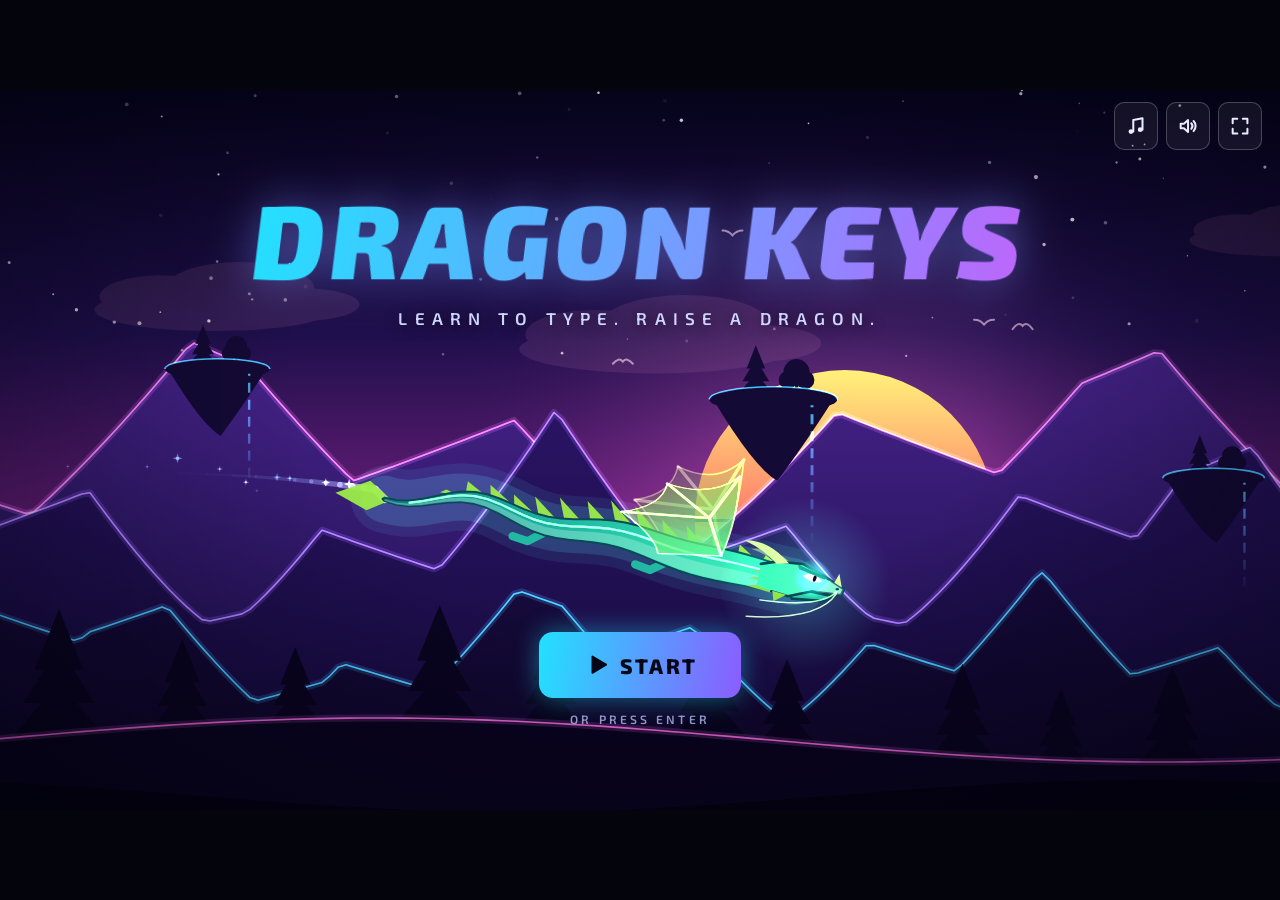
==== commit d479302d: "Restyle Dragon Keys for older kids and add adaptive music Look and motion - Dark neon night skies fo" ====
--- a/typing-game/index.html
+++ b/typing-game/index.html
@@ -8,360 +8,304 @@
 <style>
 /* Dragon Keys - styles. The fonts are inlined by build.js. */
 
-@font-face { font-family: 'Fredoka'; font-weight: 300 700; font-display: block; src: url([data-uri]) format('woff2'); }
-@font-face { font-family: 'Atkinson'; font-weight: 700; font-display: block; src: url([data-uri]) format('woff2'); }
+@font-face { font-family: 'Exo 2'; font-weight: 100 900; font-display: block; src: url([data-uri]) format('woff2'); }
+@font-face { font-family: 'JetBrains Mono'; font-weight: 100 800; font-display: block; src: url([data-uri]) format('woff2'); }
 
 :root {
-  --ink: #2a1f5c; --ink-soft: #6a5fa0;
-  --purple: #7a5cf0; --purple-d: #5233c4;
-  --yellow: #ffd23f; --yellow-d: #dc9a00;
-  --green: #3fd17f; --green-d: #1c9955;
-  --pink: #ff6fa8; --pink-d: #d13a79;
-  --blue: #4db8ff; --blue-d: #1c82d2;
-  --orange: #ff9f43; --orange-d: #d86f10;
-  --grey: #c9cde0; --grey-d: #9298b5;
-  --ui: 'Fredoka', 'Trebuchet MS', 'Segoe UI', system-ui, sans-serif;
-  --type: 'Atkinson', 'Verdana', 'Segoe UI', sans-serif;
+  --text: #e9edff; --dim: #8f98c9; --line: rgba(150, 170, 255, .2); --panel: rgba(8, 11, 34, .84);
+  --cyan: #22e1ff; --mag: #ff3df0; --violet: #8b5cff; --lime: #b6ff3d; --amber: #ffc23d; --red: #ff4d6d;
+  --ui: 'Exo 2', 'Segoe UI', system-ui, sans-serif;
+  --mono: 'JetBrains Mono', 'Consolas', 'Menlo', monospace;
 }
 * { box-sizing: border-box; }
-html, body { margin: 0; height: 100%; overflow: hidden; background: #171334; }
-body { font-family: var(--ui); color: var(--ink); -webkit-user-select: none; user-select: none; -webkit-font-smoothing: antialiased; }
+html, body { margin: 0; height: 100%; overflow: hidden; background: #03040c; }
+body { font-family: var(--ui); color: var(--text); -webkit-user-select: none; user-select: none; -webkit-font-smoothing: antialiased; }
 button { font: inherit; color: inherit; border: 0; background: none; cursor: pointer; padding: 0; }
-button:focus-visible, input:focus-visible { outline: 4px solid #fff; outline-offset: 3px; }
+button:focus-visible, input:focus-visible { outline: 2px solid #fff; outline-offset: 3px; }
 .ic { width: 1em; height: 1em; display: inline-block; vertical-align: -0.14em; flex: none; }
-
-#stage { position: absolute; left: 50%; top: 50%; width: 1280px; height: 720px; transform-origin: 0 0; overflow: hidden; background: #3fa9f5; border-radius: 0; }
+b, strong { font-weight: 700; }
+
+#stage { --accent: 45, 230, 200; position: absolute; left: 50%; top: 50%; width: 1280px; height: 720px; transform-origin: 0 0; overflow: hidden; background: #050718; }
 #bg, #fx { position: absolute; left: 0; top: 0; display: block; }
 #fx { pointer-events: none; z-index: 50; }
+#vig { position: absolute; inset: 0; z-index: 1; pointer-events: none; background: radial-gradient(ellipse at 50% 42%, rgba(0, 0, 10, 0) 38%, rgba(0, 0, 10, .55) 100%); }
 #screens { position: absolute; inset: 0; z-index: 2; }
-.screen { position: absolute; inset: 0; animation: scr-in .32s cubic-bezier(.2, .9, .3, 1.1) both; }
-.screen.leaving { animation: scr-out .24s ease-in both; pointer-events: none; }
-@keyframes scr-in { from { opacity: 0; transform: scale(1.03); } to { opacity: 1; transform: none; } }
-@keyframes scr-out { to { opacity: 0; transform: scale(.98); } }
-
-/* ---------- buttons, pills, panels ---------- */
-.btn { --c: var(--purple); --cd: var(--purple-d); display: inline-flex; align-items: center; justify-content: center; gap: 10px;
-  padding: 12px 26px; border-radius: 20px; font-weight: 600; font-size: 24px; color: #fff; background: var(--c);
-  box-shadow: 0 6px 0 var(--cd), 0 12px 20px rgba(30, 20, 80, .25); transition: transform .08s, box-shadow .08s, filter .15s; white-space: nowrap; }
-.btn:hover { filter: brightness(1.07); transform: translateY(-2px); box-shadow: 0 8px 0 var(--cd), 0 14px 22px rgba(30, 20, 80, .28); }
-.btn:active { transform: translateY(5px); box-shadow: 0 1px 0 var(--cd), 0 3px 6px rgba(30, 20, 80, .25); }
-.btn.green { --c: var(--green); --cd: var(--green-d); } .btn.yellow { --c: var(--yellow); --cd: var(--yellow-d); color: #5a3d00; }
-.btn.pink { --c: var(--pink); --cd: var(--pink-d); } .btn.blue { --c: var(--blue); --cd: var(--blue-d); }
-.btn.orange { --c: var(--orange); --cd: var(--orange-d); } .btn.white { --c: #fff; --cd: #cfd3ea; color: var(--ink); }
-.btn.grey { --c: var(--grey); --cd: var(--grey-d); color: #5b6185; }
-.btn.big { font-size: 34px; padding: 16px 44px; border-radius: 26px; }
-.btn.small { font-size: 18px; padding: 8px 16px; border-radius: 14px; box-shadow: 0 4px 0 var(--cd), 0 6px 12px rgba(30, 20, 80, .2); }
-.btn.round { width: 54px; height: 54px; padding: 0; border-radius: 50%; font-size: 28px; }
-.btn[disabled] { filter: grayscale(.9) opacity(.6); pointer-events: none; }
-.pulse { animation: pulse 1.5s ease-in-out infinite; }
-@keyframes pulse { 0%, 100% { transform: scale(1); } 50% { transform: scale(1.06); } }
-
-.pill { display: inline-flex; align-items: center; gap: 7px; height: 46px; padding: 0 16px 0 10px; border-radius: 23px; background: rgba(255, 255, 255, .93);
-  font-weight: 600; font-size: 22px; box-shadow: 0 4px 0 rgba(40, 25, 110, .18), 0 8px 16px rgba(30, 20, 80, .16); }
-.pill .ic { font-size: 28px; }
-.glass { background: rgba(255, 255, 255, .88); border: 3px solid rgba(255, 255, 255, .95); border-radius: 28px; box-shadow: 0 14px 34px rgba(25, 15, 80, .28); }
-@supports (backdrop-filter: blur(4px)) { .glass { background: rgba(255, 255, 255, .8); backdrop-filter: blur(12px) saturate(1.3); } }
-
-.hud { position: absolute; left: 0; right: 0; top: 0; height: 74px; display: flex; align-items: center; gap: 14px; padding: 0 20px; z-index: 5; }
-.hud-title { font-weight: 700; font-size: 28px; color: #fff; text-shadow: 0 2px 0 rgba(30, 20, 80, .45), 0 4px 14px rgba(30, 20, 80, .4); line-height: 1.05; }
-.hud-title small { display: block; font-size: 17px; font-weight: 500; opacity: .95; }
-.hud-right { margin-left: auto; display: flex; align-items: center; gap: 10px; }
-.hud .btn.round { width: 48px; height: 48px; font-size: 25px; }
-
-/* ---------- pop-up cards ---------- */
-.modal-wrap { position: absolute; inset: 0; z-index: 30; display: flex; align-items: center; justify-content: center; background: rgba(24, 14, 70, .55); animation: fade .2s both; }
+.screen { position: absolute; inset: 0; animation: scr-in .3s cubic-bezier(.2, .8, .3, 1) both; }
+.screen.leaving { animation: scr-out .22s ease-in both; pointer-events: none; }
+@keyframes scr-in { from { opacity: 0; transform: translateY(10px); } to { opacity: 1; transform: none; } }
+@keyframes scr-out { to { opacity: 0; } }
+
+/* ---------- buttons and panels ---------- */
+.btn { display: inline-flex; align-items: center; justify-content: center; gap: 10px; height: 48px; padding: 0 22px; border-radius: 10px;
+  font-weight: 700; font-size: 15px; letter-spacing: .11em; text-transform: uppercase; white-space: nowrap; color: var(--text);
+  background: rgba(255, 255, 255, .06); border: 1px solid rgba(255, 255, 255, .22); transition: transform .12s, background .15s, border-color .15s, box-shadow .15s; }
+.btn .ic { font-size: 1.3em; }
+.btn:hover { background: rgba(255, 255, 255, .12); border-color: rgba(255, 255, 255, .5); transform: translateY(-2px); }
+.btn:active { transform: translateY(1px) scale(.98); }
+.btn.primary, .btn.go, .btn.hot { border: 0; color: #040716; font-weight: 800; }
+.btn.primary { background: linear-gradient(100deg, #22e1ff, #8b5cff); box-shadow: 0 0 26px rgba(34, 225, 255, .45); }
+.btn.go { background: linear-gradient(100deg, #b6ff3d, #22e1ff); box-shadow: 0 0 26px rgba(120, 255, 160, .45); }
+.btn.hot { background: linear-gradient(100deg, #ff3df0, #ff9a3d); box-shadow: 0 0 26px rgba(255, 61, 240, .4); }
+.btn.primary:hover, .btn.go:hover, .btn.hot:hover { filter: brightness(1.12); box-shadow: 0 0 38px rgba(34, 225, 255, .65); }
+.btn.big { height: 66px; padding: 0 44px; font-size: 21px; border-radius: 14px; }
+.btn.small { height: 36px; padding: 0 14px; font-size: 12px; border-radius: 8px; }
+.btn.icon { width: 44px; padding: 0; font-size: 17px; }
+.btn[disabled] { opacity: .4; pointer-events: none; }
+.pulse { animation: pulse 1.6s ease-in-out infinite; }
+@keyframes pulse { 0%, 100% { filter: brightness(1); } 50% { filter: brightness(1.22); } }
+
+.panel { background: var(--panel); border: 1px solid var(--line); border-radius: 16px; box-shadow: 0 18px 50px rgba(0, 0, 0, .5), inset 0 1px 0 rgba(255, 255, 255, .06); }
+.chip { display: inline-flex; align-items: center; gap: 8px; height: 44px; padding: 0 14px; border-radius: 10px; background: rgba(8, 11, 34, .78); border: 1px solid var(--line); font: 700 18px var(--mono); }
+.chip .ic { font-size: 20px; } .chip small { font: 600 10px var(--ui); letter-spacing: .16em; color: var(--dim); text-transform: uppercase; margin-right: 2px; }
+.kicker { font-size: 12px; font-weight: 700; letter-spacing: .26em; text-transform: uppercase; color: rgb(var(--accent)); }
+
+.hud { position: absolute; left: 0; right: 0; top: 0; height: 68px; display: flex; align-items: center; gap: 12px; padding: 0 18px; z-index: 5; }
+.hud-title { font-weight: 800; font-size: 20px; letter-spacing: .08em; text-transform: uppercase; line-height: 1.1; text-shadow: 0 2px 12px rgba(0, 0, 0, .7); }
+.hud-title small { display: block; font-size: 11px; font-weight: 600; letter-spacing: .22em; color: rgb(var(--accent)); margin-top: 3px; }
+.hud-right { margin-left: auto; display: flex; align-items: center; gap: 8px; }
+
+/* ---------- pop-ups ---------- */
+.modal-wrap { position: absolute; inset: 0; z-index: 30; display: flex; align-items: center; justify-content: center; background: rgba(2, 3, 12, .74); animation: fade .2s both; }
 @keyframes fade { from { opacity: 0; } }
-.modal { position: relative; background: #fff; border-radius: 34px; padding: 30px 38px 32px; min-width: 460px; max-width: 1000px; text-align: center;
-  box-shadow: 0 10px 0 rgba(40, 25, 110, .25), 0 30px 70px rgba(10, 5, 50, .5); animation: pop .38s cubic-bezier(.2, 1.3, .4, 1) both; }
-@keyframes pop { from { opacity: 0; transform: scale(.7) translateY(30px); } }
-.modal h2 { margin: 0 0 6px; font-size: 40px; font-weight: 700; line-height: 1.1; }
-.modal p { margin: 6px 0 14px; font-size: 22px; color: var(--ink-soft); font-weight: 500; }
-.modal .row { display: flex; gap: 16px; justify-content: center; align-items: center; margin-top: 22px; flex-wrap: wrap; }
-.modal .x { position: absolute; right: 16px; top: 16px; width: 46px; height: 46px; border-radius: 50%; background: #efeafe; color: var(--purple-d); font-size: 24px; display: grid; place-items: center; }
-.modal .x:hover { background: #e0d7ff; }
-#toast { position: absolute; left: 50%; top: 86px; transform: translate(-50%, -30px); z-index: 60; padding: 12px 26px; border-radius: 22px; background: #2a1f5c; color: #fff; font-size: 22px; font-weight: 600;
-  opacity: 0; transition: transform .3s cubic-bezier(.2, 1.4, .4, 1), opacity .25s; pointer-events: none; white-space: nowrap; box-shadow: 0 10px 24px rgba(0, 0, 0, .3); }
+.modal { position: relative; background: rgba(9, 12, 38, .97); border: 1px solid rgba(var(--accent), .55); border-radius: 20px; padding: 30px 40px 32px; min-width: 460px; max-width: 1100px; text-align: center;
+  box-shadow: 0 0 70px rgba(var(--accent), .2), 0 30px 80px rgba(0, 0, 0, .7); animation: pop .32s cubic-bezier(.2, 1.1, .3, 1) both; }
+@keyframes pop { from { opacity: 0; transform: scale(.92) translateY(18px); } }
+.modal h2 { margin: 6px 0 6px; font-size: 34px; font-weight: 800; letter-spacing: .04em; text-transform: uppercase; line-height: 1.1; }
+.modal p { margin: 6px 0 12px; font-size: 17px; color: var(--dim); font-weight: 500; line-height: 1.45; }
+.modal p b { color: var(--text); }
+.modal .row { display: flex; gap: 14px; justify-content: center; align-items: center; margin-top: 22px; flex-wrap: wrap; }
+.modal .x { position: absolute; right: 14px; top: 14px; }
+#toast { position: absolute; left: 50%; top: 84px; transform: translate(-50%, -20px); z-index: 60; padding: 12px 22px; border-radius: 10px; background: rgba(9, 12, 38, .96); border: 1px solid rgba(var(--accent), .7); color: #fff; font-size: 16px; font-weight: 600;
+  opacity: 0; transition: transform .25s cubic-bezier(.2, 1.2, .4, 1), opacity .2s; pointer-events: none; white-space: nowrap; box-shadow: 0 0 30px rgba(var(--accent), .3); }
 #toast.show { opacity: 1; transform: translate(-50%, 0); }
-
-/* ---------- the dragon and friends ---------- */
-.dragon, .friend, .egg, .item { display: block; overflow: visible; }
-.dr-mouth-open, .dr-eye-happy { display: none; }
-.happy .dr-mouth-open, .happy .dr-eye-happy, .mouth-open .dr-mouth-open { display: block; }
-.happy .dr-mouth-closed, .happy .dr-eye-open, .mouth-open .dr-mouth-closed { display: none; }
-.dr-wing { animation: dr-flap 2.6s ease-in-out infinite; }
-.dr-wing-far { animation-delay: -.2s; }
-@keyframes dr-flap { 0%, 100% { transform: rotate(-4deg); } 50% { transform: rotate(11deg) scaleY(.94); } }
-.dr-tail { animation: dr-tail 2.2s ease-in-out infinite; }
-@keyframes dr-tail { 0%, 100% { transform: rotate(-5deg); } 50% { transform: rotate(8deg); } }
-.dr-head { animation: dr-head 3.4s ease-in-out infinite; }
-@keyframes dr-head { 0%, 100% { transform: rotate(-2deg); } 50% { transform: rotate(3deg); } }
-.dr-all { animation: dr-bob 2.6s ease-in-out infinite; }
-@keyframes dr-bob { 0%, 100% { transform: translateY(0); } 50% { transform: translateY(-5px); } }
-.dr-blink, .fr-blink { animation: blink 4.4s infinite; }
-@keyframes blink { 0%, 93%, 100% { transform: scaleY(1); } 96% { transform: scaleY(.08); } }
-.happy .dr-blink { animation: none; }
-.happy .dr-head { animation: dr-nod .34s ease-in-out infinite; }
-@keyframes dr-nod { 0%, 100% { transform: rotate(-5deg); } 50% { transform: rotate(4deg); } }
-.fly .dr-shadow { display: none; }
-.fly .dr-all { animation: none; }
-.fly .dr-wing { animation: dr-flap-fast .34s ease-in-out infinite; }
-.fly .dr-wing-far { animation-delay: -.05s; }
-@keyframes dr-flap-fast { 0%, 100% { transform: rotate(-32deg) scaleY(1.05); } 50% { transform: rotate(36deg) scaleY(.6); } }
-.fly .dr-tail { animation-duration: .8s; }
-.fly .dr-arm { transform: rotate(-30deg); }
-.eating .dr-mouth-closed { animation: chew .32s steps(1) 4; } .eating .dr-mouth-open { display: block; animation: chew2 .32s steps(1) 4; }
-@keyframes chew { 0% { opacity: 0; } 50% { opacity: 1; } } @keyframes chew2 { 0% { opacity: 1; } 50% { opacity: 0; } }
-.hop { animation: hop .55s cubic-bezier(.3, .7, .4, 1); }
-@keyframes hop { 0% { transform: none; } 20% { transform: scale(1.06, .9); } 50% { transform: translateY(-46px) scale(.96, 1.06); } 80% { transform: scale(1.05, .93); } 100% { transform: none; } }
-.fr-all { animation: dr-bob 2.2s ease-in-out infinite; }
-.friend:nth-child(2n) .fr-all { animation-delay: -.8s; }
-.fr-tail { animation: dr-tail 1.6s ease-in-out infinite; }
-.fr-ear { animation: ear 5s ease-in-out infinite; } .fr-ear2 { animation-delay: -.3s; }
-@keyframes ear { 0%, 84%, 100% { transform: rotate(0); } 88% { transform: rotate(-9deg); } 94% { transform: rotate(6deg); } }
-.fr-head { animation: dr-head 4s ease-in-out infinite; }
-
-.egg .crack { display: none; }
-.egg.k1 .c1, .egg.k2 .c1, .egg.k2 .c2, .egg.k3 .c1, .egg.k3 .c2, .egg.k3 .c3, .egg.k4 .crack { display: block; }
-.egg-shell { transform-origin: 110px 228px; animation: egg-wob 2.4s ease-in-out infinite; }
-@keyframes egg-wob { 0%, 70%, 100% { transform: rotate(0); } 78% { transform: rotate(-5deg); } 86% { transform: rotate(5deg); } 93% { transform: rotate(-2deg); } }
-.egg.shake .egg-shell { animation: egg-shake .32s; }
-@keyframes egg-shake { 0%, 100% { transform: rotate(0) scale(1); } 25% { transform: rotate(-9deg) scale(1.04); } 60% { transform: rotate(8deg) scale(1.04); } }
+canvas.dv { display: block; }
 
 /* ---------- title ---------- */
 .scr-title { display: flex; flex-direction: column; align-items: center; }
-.logo { margin-top: 70px; display: flex; gap: 8px; align-items: flex-end; }
-.logo span { display: grid; place-items: center; width: 78px; height: 84px; border-radius: 18px; font-weight: 700; font-size: 56px; color: #fff; background: var(--c); box-shadow: 0 8px 0 var(--cd), 0 16px 26px rgba(20, 10, 70, .3);
-  animation: logo-bob 2.2s ease-in-out infinite; animation-delay: calc(var(--i) * -.16s); text-shadow: 0 3px 0 rgba(0, 0, 0, .14); }
-.logo span.gap { width: 26px; background: none; box-shadow: none; }
-@keyframes logo-bob { 0%, 100% { transform: translateY(0) rotate(-2deg); } 50% { transform: translateY(-12px) rotate(2deg); } }
-.tagline { margin-top: 30px; font-size: 30px; font-weight: 600; color: #fff; text-shadow: 0 2px 0 rgba(30, 20, 80, .45), 0 4px 16px rgba(30, 20, 80, .45); }
-.title-pet { position: absolute; left: 50%; top: 240px; width: 240px; margin-left: -120px; }
-.title-pet .egg { width: 170px; margin: 40px auto 0; }
-.title-play { position: absolute; left: 0; right: 0; bottom: 64px; display: flex; flex-direction: column; align-items: center; gap: 14px; }
-.title-hint { color: #fff; font-size: 19px; font-weight: 500; text-shadow: 0 2px 6px rgba(20, 10, 70, .6); }
-.corner { position: absolute; right: 20px; top: 16px; display: flex; gap: 10px; z-index: 6; }
+.logo { margin-top: 96px; font-size: 104px; font-weight: 900; letter-spacing: .05em; line-height: 1; text-transform: uppercase; transform: skewX(-7deg);
+  background: linear-gradient(100deg, #22e1ff 0%, #9d7bff 38%, #ff3df0 62%, #ffc23d 100%); background-size: 220% 100%; -webkit-background-clip: text; background-clip: text; color: transparent;
+  filter: drop-shadow(0 0 22px rgba(120, 140, 255, .55)); animation: sheen 7s ease-in-out infinite; }
+@keyframes sheen { 0%, 100% { background-position: 0 0; } 50% { background-position: 100% 0; } }
+.tagline { margin-top: 18px; font-size: 17px; font-weight: 600; letter-spacing: .42em; text-transform: uppercase; color: #cfd6ff; text-shadow: 0 2px 14px rgba(0, 0, 0, .8); }
+.title-play { position: absolute; left: 0; right: 0; bottom: 84px; display: flex; flex-direction: column; align-items: center; gap: 14px; }
+.title-hint { color: var(--dim); font-size: 12px; font-weight: 600; letter-spacing: .26em; text-transform: uppercase; }
+.corner { position: absolute; right: 18px; top: 12px; display: flex; gap: 8px; z-index: 6; }
 
 /* ---------- first run: hatching ---------- */
 .scr-hatch { display: flex; flex-direction: column; align-items: center; }
-.coach { margin-top: 26px; padding: 18px 34px; max-width: 980px; text-align: center; font-size: 27px; font-weight: 600; line-height: 1.25; }
-.coach b { color: var(--purple-d); }
-.keycap { display: inline-grid; place-items: center; min-width: 44px; height: 44px; padding: 0 10px; margin: 0 3px; border-radius: 12px; background: var(--kc, var(--purple)); color: #fff; font-weight: 700; font-size: 26px; box-shadow: 0 5px 0 rgba(0, 0, 0, .22); vertical-align: middle; }
-.hatch-egg { position: absolute; left: 50%; top: 178px; width: 210px; margin-left: -105px; }
-.hatch-egg .dragon { width: 250px; margin-left: -20px; margin-top: -30px; animation: pop .6s cubic-bezier(.2, 1.5, .4, 1) both; }
-.hatch-meter { position: absolute; left: 50%; top: 150px; transform: translateX(-50%); display: flex; gap: 8px; }
-.hatch-meter i { width: 26px; height: 14px; border-radius: 7px; background: rgba(255, 255, 255, .5); box-shadow: inset 0 2px 0 rgba(0, 0, 0, .1); transition: background .2s, transform .2s; }
-.hatch-meter i.on { background: var(--yellow); transform: scale(1.15); }
-.name-form { margin-top: 26px; display: flex; gap: 14px; align-items: center; justify-content: center; }
-input.text { font: 600 32px var(--ui); color: var(--ink); width: 330px; padding: 12px 22px; border-radius: 20px; border: 4px solid #d9d0ff; background: #fff; text-align: center; -webkit-user-select: text; user-select: text; }
-input.text:focus { border-color: var(--purple); outline: none; }
-.hatch-card { position: absolute; left: 50%; top: 440px; transform: translateX(-50%); padding: 22px 36px 28px; text-align: center; width: 720px; }
-.hatch-card h2 { margin: 0; font-size: 34px; }
-.kb-dock { position: absolute; left: 50%; bottom: 8px; transform: translateX(-50%); padding: 12px 16px 10px; display: flex; gap: 10px; align-items: flex-end; }
+.coach { margin-top: 22px; padding: 18px 34px; max-width: 980px; text-align: center; font-size: 21px; font-weight: 500; line-height: 1.45; }
+.coach b { color: rgb(var(--accent)); }
+.keycap { display: inline-grid; place-items: center; min-width: 36px; height: 36px; padding: 0 9px; margin: 0 3px; border-radius: 8px; background: var(--kc, var(--cyan)); color: #050818; font: 800 19px var(--mono); vertical-align: middle; box-shadow: 0 0 16px var(--kc, var(--cyan)); }
+.hatch-egg { position: absolute; left: 50%; top: 176px; width: 196px; margin-left: -98px; }
+.hatch-meter { position: absolute; left: 50%; top: 148px; transform: translateX(-50%); display: flex; gap: 6px; }
+.hatch-meter i { width: 30px; height: 6px; border-radius: 3px; background: rgba(255, 255, 255, .16); transition: background .2s, box-shadow .2s; }
+.hatch-meter i.on { background: var(--cyan); box-shadow: 0 0 12px var(--cyan); }
+.name-form { margin-top: 22px; display: flex; gap: 12px; align-items: center; justify-content: center; }
+input.text { font: 700 24px var(--ui); color: var(--text); width: 300px; height: 56px; padding: 0 18px; border-radius: 10px; border: 1px solid rgba(255, 255, 255, .25); background: rgba(255, 255, 255, .06); text-align: center; -webkit-user-select: text; user-select: text; }
+input.text::placeholder { color: rgba(200, 210, 255, .35); }
+input.text:focus { border-color: var(--cyan); outline: none; box-shadow: 0 0 22px rgba(34, 225, 255, .35); }
+.hatch-card { position: absolute; left: 50%; top: 440px; transform: translateX(-50%); padding: 26px 36px 30px; text-align: center; width: 720px; }
+.hatch-card h2 { margin: 6px 0 0; font-size: 30px; font-weight: 800; letter-spacing: .04em; text-transform: uppercase; }
+.hatch-card p { margin: 10px 0 0; color: var(--dim); font-size: 18px; }
+.kb-dock { position: absolute; left: 50%; bottom: 10px; transform: translateX(-50%); padding: 12px 16px 10px; display: flex; gap: 10px; align-items: flex-end; }
+.egg .crack { display: none; filter: drop-shadow(0 0 6px #9dfcff); }
+.egg.k1 .c1, .egg.k2 .c1, .egg.k2 .c2, .egg.k3 .c1, .egg.k3 .c2, .egg.k3 .c3, .egg.k4 .crack { display: block; }
+.egg-core { opacity: .25; transition: opacity .3s; animation: core 2.2s ease-in-out infinite; transform-origin: 110px 150px; }
+.egg.k1 .egg-core { opacity: .45; } .egg.k2 .egg-core { opacity: .65; } .egg.k3 .egg-core { opacity: .85; } .egg.k4 .egg-core { opacity: 1; }
+@keyframes core { 0%, 100% { transform: scale(.92); } 50% { transform: scale(1.06); } }
+.egg-shell { transform-origin: 110px 228px; animation: egg-wob 2.6s ease-in-out infinite; }
+@keyframes egg-wob { 0%, 70%, 100% { transform: rotate(0); } 78% { transform: rotate(-4deg); } 86% { transform: rotate(4deg); } 93% { transform: rotate(-2deg); } }
+.egg.shake .egg-shell { animation: egg-shake .3s; }
+@keyframes egg-shake { 0%, 100% { transform: rotate(0) scale(1); } 25% { transform: rotate(-8deg) scale(1.04); } 60% { transform: rotate(7deg) scale(1.04); } }
 
 /* ---------- keyboard ---------- */
 .kb { width: 826px; display: flex; flex-direction: column; gap: 5px; }
-.kb-row { display: flex; gap: 5px; height: 50px; }
-.kb-row.num { height: 32px; } .kb-row.sp { height: 42px; justify-content: center; }
-.key { --kc: #cfd3e6; flex: none; width: 50px; border-radius: 11px; background: color-mix(in srgb, var(--kc) 34%, #fff); color: #4a4470; font-weight: 600; font-size: 23px; display: grid; place-items: center; position: relative;
-  box-shadow: 0 4px 0 color-mix(in srgb, var(--kc) 70%, #57508a); transition: transform .06s, background .12s, box-shadow .06s; text-transform: uppercase; }
-.key.wide { flex: 1 1 auto; font-size: 14px; text-transform: lowercase; color: #7a7499; }
-.kb-row.num .key { font-size: 15px; border-radius: 8px; box-shadow: 0 3px 0 color-mix(in srgb, var(--kc) 70%, #57508a); }
-.key.bump::after { content: ''; position: absolute; bottom: 7px; left: 50%; width: 14px; height: 3px; margin-left: -7px; border-radius: 2px; background: currentColor; opacity: .55; }
-.key.off { --kc: #d8dbe8 !important; background: #eceef6; color: #b9bdd2; box-shadow: 0 4px 0 #c6cade; }
-.key.target { background: var(--kc); color: #fff; transform: translateY(-4px) scale(1.12); z-index: 2; text-shadow: 0 2px 0 rgba(0, 0, 0, .18);
-  box-shadow: 0 8px 0 color-mix(in srgb, var(--kc) 62%, #2a1f5c), 0 0 0 5px #fff, 0 0 26px 8px var(--kc); animation: key-glow 1s ease-in-out infinite; }
-@keyframes key-glow { 0%, 100% { filter: brightness(1); } 50% { filter: brightness(1.18); } }
-.key.target.wide, .key.target[data-k=" "] { transform: translateY(-3px) scale(1.04); box-shadow: 0 7px 0 color-mix(in srgb, var(--kc) 62%, #2a1f5c), 0 0 0 5px #fff, 0 0 16px 4px var(--kc); }
-.key.down { transform: translateY(4px) !important; box-shadow: 0 0 0 transparent !important; }
-.key.ok { background: var(--green) !important; color: #fff; } .key.bad { background: #ff5a6e !important; color: #fff; animation: shake .25s; }
+.kb-row { display: flex; gap: 5px; height: 48px; }
+.kb-row.num { height: 28px; } .kb-row.sp { height: 40px; justify-content: center; }
+.key { --kc: #cdd6ff; flex: none; width: 50px; border-radius: 8px; background: rgba(255, 255, 255, .055); border: 1px solid rgba(255, 255, 255, .13); color: #d7ddff; font: 700 19px var(--mono); display: grid; place-items: center; position: relative;
+  box-shadow: inset 0 -3px 0 color-mix(in srgb, var(--kc) 70%, transparent); transition: transform .06s, background .12s, box-shadow .1s, color .1s; text-transform: uppercase; }
+.key.wide { flex: 1 1 auto; font: 600 10px var(--ui); letter-spacing: .14em; color: #7f88b8; }
+.kb-row.num .key { font-size: 12px; border-radius: 6px; box-shadow: none; color: #5f678f; }
+.key.bump::after { content: ''; position: absolute; bottom: 8px; left: 50%; width: 12px; height: 2px; margin-left: -6px; border-radius: 1px; background: currentColor; opacity: .7; }
+.key.off { color: #474e75; box-shadow: none; background: rgba(255, 255, 255, .02); border-color: rgba(255, 255, 255, .06); }
+.key.target { background: var(--kc); color: #050818; border-color: #fff; transform: translateY(-3px) scale(1.1); z-index: 2; box-shadow: 0 0 0 2px rgba(255, 255, 255, .9), 0 0 26px 6px var(--kc); animation: key-glow 1s ease-in-out infinite; }
+.key.target.wide, .key.target[data-k=" "] { transform: translateY(-2px) scale(1.03); }
+@keyframes key-glow { 0%, 100% { filter: brightness(1); } 50% { filter: brightness(1.25); } }
+.key.down { transform: translateY(2px) scale(.97) !important; }
+.key.ok { background: #7dffb0 !important; color: #050818 !important; box-shadow: 0 0 18px #4dff9a !important; }
+.key.bad { background: var(--red) !important; color: #fff !important; box-shadow: 0 0 18px var(--red) !important; animation: shake .25s; }
 @keyframes shake { 0%, 100% { translate: 0; } 25% { translate: -5px 0; } 75% { translate: 5px 0; } }
-.hand-box { width: 172px; display: flex; flex-direction: column; align-items: center; gap: 4px; }
-.hand { width: 150px; }
-.hand .fg-body, .hand .palm { fill: #fff8ee; stroke: #cdbfae; stroke-width: 4; }
-.hand .fg { transition: transform .12s; }
-.hand .fg.use .fg-body { fill: var(--fc); stroke: color-mix(in srgb, var(--fc) 60%, #2a1f5c); }
+.hand-box { width: 160px; display: flex; flex-direction: column; align-items: center; gap: 6px; }
+.hand { width: 132px; }
+.hand .fg-body, .hand .palm { fill: rgba(255, 255, 255, .04); stroke: rgba(200, 210, 255, .34); stroke-width: 2.5; }
+.hand .fg-tip { fill: var(--fc); opacity: .75; }
+.hand .fg.use .fg-body { fill: var(--fc); stroke: #fff; filter: drop-shadow(0 0 9px var(--fc)); }
+.hand .fg.use .fg-tip { fill: #050818; opacity: .5; }
 .hand .fg.use { animation: tap .7s ease-in-out infinite; }
-.hand .fg.use .fg-tip { fill: #fff; opacity: .55; }
-@keyframes tap { 0%, 100% { transform: translateY(0); } 50% { transform: translateY(-9px); } }
-.finger-hint { height: 30px; padding: 0 14px; border-radius: 15px; font-size: 18px; font-weight: 600; color: #fff; background: var(--fc, transparent); display: grid; place-items: center; white-space: nowrap; opacity: 0; transition: opacity .15s; }
+@keyframes tap { 0%, 100% { transform: translateY(0); } 50% { transform: translateY(-8px); } }
+.finger-hint { height: 24px; padding: 0 12px; border-radius: 6px; font-size: 11px; font-weight: 700; letter-spacing: .14em; text-transform: uppercase; color: #050818; background: var(--fc, transparent); display: grid; place-items: center; white-space: nowrap; opacity: 0; transition: opacity .12s; }
 .finger-hint.show { opacity: 1; }
 
-/* ---------- the den ---------- */
-.room-wrap { position: absolute; inset: 0; background: #b9a2f7; }
-.room { position: absolute; left: 50%; top: 0; width: 1280px; height: 720px; margin-left: -640px; }
-.bulb { animation: twinkle 2.1s ease-in-out infinite; }
-@keyframes twinkle { 0%, 100% { opacity: 1; } 50% { opacity: .45; } }
-.win-cloud { animation: drift 26s linear infinite; } .win-cloud.wc2 { animation-duration: 38s; animation-delay: -12s; }
-@keyframes drift { from { transform: translateX(-110px); } to { transform: translateX(240px); } }
-.ri-lamp .glow { animation: twinkle 3s ease-in-out infinite; }
-.den-pets { position: absolute; left: 50%; top: 0; width: 1280px; height: 720px; margin-left: -640px; pointer-events: none; }
-.den-pets > * { position: absolute; pointer-events: auto; cursor: pointer; }
-.den-pet { left: 500px; top: 276px; width: 300px; }
-.den-pet .dragon { width: 100%; }
-.den-pets .friend { width: 150px; }
-.fr-bunny { left: 372px; top: 440px; } .fr-fox { left: 790px; top: 434px; } .fr-kitten { left: 196px; top: 452px; } .fr-panda { left: 966px; top: 398px; }
-.bubble { position: absolute; left: 50%; top: 150px; transform: translateX(-50%); max-width: 560px; padding: 14px 26px; border-radius: 26px; background: #fff; font-size: 24px; font-weight: 600; text-align: center;
-  box-shadow: 0 6px 0 rgba(40, 25, 110, .16), 0 14px 26px rgba(30, 20, 80, .2); animation: pop .4s cubic-bezier(.2, 1.4, .4, 1) both; z-index: 4; }
-.bubble::after { content: ''; position: absolute; left: 50%; bottom: -16px; margin-left: -14px; border: 14px solid transparent; border-top-color: #fff; border-bottom: 0; }
-.pet-card { position: absolute; left: 20px; top: 86px; width: 268px; padding: 14px 18px 16px; z-index: 4; }
-.pet-card h3 { margin: 0; font-size: 28px; line-height: 1.1; } .pet-card .stage { font-size: 17px; font-weight: 500; color: var(--ink-soft); }
-.hearts { display: flex; gap: 3px; margin: 8px 0 8px; font-size: 27px; }
-.bar { height: 16px; border-radius: 8px; background: #e6e0fb; overflow: hidden; } .bar i { display: block; height: 100%; border-radius: 8px; background: linear-gradient(90deg, #ffd23f, #ff9f43); transition: width .6s; }
-.bar-label { margin-top: 5px; font-size: 15px; font-weight: 500; color: var(--ink-soft); }
-.den-actions { position: absolute; left: 0; right: 0; bottom: 18px; display: flex; gap: 16px; justify-content: center; align-items: flex-end; z-index: 4; }
-.den-actions .btn { flex-direction: column; gap: 2px; font-size: 19px; padding: 10px 20px 9px; min-width: 124px; }
-.den-actions .btn .ic { font-size: 36px; }
-.den-actions .btn.big { font-size: 30px; padding: 14px 46px 13px; flex-direction: row; gap: 12px; } .den-actions .btn.big .ic { font-size: 38px; }
-.tray { position: absolute; left: 50%; bottom: 122px; transform: translateX(-50%); padding: 14px 18px; display: flex; gap: 12px; align-items: center; z-index: 6; animation: pop .3s cubic-bezier(.2, 1.4, .4, 1) both; }
-.tray button.food { width: 92px; height: 100px; border-radius: 20px; background: #fff; box-shadow: 0 4px 0 #d9d0ff; position: relative; transition: transform .1s; }
-.tray button.food:hover { transform: translateY(-4px) scale(1.05); }
-.tray button.food .item { width: 62px; margin: 0 auto; }
-.tray .count { position: absolute; right: -6px; top: -6px; min-width: 28px; height: 28px; border-radius: 14px; background: var(--pink); color: #fff; font-size: 17px; font-weight: 700; display: grid; place-items: center; }
-.tray p { margin: 0 8px; font-size: 20px; font-weight: 600; }
-.fly-item { position: absolute; width: 70px; z-index: 40; pointer-events: none; transition: left .55s cubic-bezier(.3, .1, .3, 1), top .55s cubic-bezier(.3, -.5, .6, 1), transform .55s; }
-
-/* ---------- shop ---------- */
-.shop { width: 1080px; height: 610px; padding: 22px 26px; display: grid; grid-template-columns: 290px 1fr; gap: 22px; text-align: left; }
-.shop-side { border-radius: 26px; background: linear-gradient(180deg, #cdbfff, #efe9ff); display: flex; flex-direction: column; align-items: center; padding: 12px; }
-.shop-side .dragon { width: 236px; margin-top: 30px; }
-.shop-side .pill { margin-top: auto; margin-bottom: 8px; }
-.shop-main { display: flex; flex-direction: column; min-height: 0; }
-.tabs { display: flex; gap: 8px; margin-right: 56px; }
-.tab { padding: 10px 20px; border-radius: 16px; font-size: 21px; font-weight: 600; background: #efeafe; color: var(--purple-d); }
-.tab.on { background: var(--purple); color: #fff; box-shadow: 0 4px 0 var(--purple-d); }
-.goods { margin-top: 16px; display: grid; grid-template-columns: repeat(4, 1fr); gap: 14px; overflow: auto; padding: 4px 4px 12px; align-content: start; flex: 1; }
-.good { border-radius: 22px; background: #f6f3ff; border: 3px solid #e7dfff; padding: 10px 10px 12px; display: flex; flex-direction: column; align-items: center; gap: 4px; text-align: center; }
-.good .item, .good .swatch { width: 84px; height: 84px; }
-.good .swatch { border-radius: 50%; border: 6px solid var(--sd); background: radial-gradient(circle at 35% 30%, var(--sl), var(--sm) 60%); position: relative; }
-.good .swatch::after { content: ''; position: absolute; right: -4px; bottom: -2px; width: 34px; height: 34px; border-radius: 50%; background: var(--sw); border: 5px solid var(--swd); }
-.good b { font-size: 18px; font-weight: 600; line-height: 1.1; min-height: 20px; }
-.good .btn { margin-top: 4px; }
-.good.on { border-color: var(--green); background: #e9fbf1; }
+/* ---------- the lair (home) ---------- */
+.lair-card { position: absolute; left: 26px; top: 92px; width: 340px; padding: 22px 24px 20px; z-index: 4; }
+.lair-card h3 { margin: 4px 0 2px; font-size: 34px; font-weight: 800; letter-spacing: .02em; line-height: 1.05; }
+.bar { height: 8px; border-radius: 4px; background: rgba(255, 255, 255, .1); overflow: hidden; margin-top: 16px; }
+.bar i { display: block; height: 100%; border-radius: 4px; background: linear-gradient(90deg, rgb(var(--accent)), #fff); box-shadow: 0 0 12px rgb(var(--accent)); transition: width .6s; }
+.bar-label { margin-top: 8px; font-size: 13px; font-weight: 500; color: var(--dim); }
+.lair-stats { display: grid; grid-template-columns: repeat(3, 1fr); gap: 8px; margin-top: 18px; }
+.lair-stats div { border-radius: 10px; background: rgba(255, 255, 255, .05); padding: 10px 6px 9px; text-align: center; }
+.lair-stats b { display: block; font: 700 22px var(--mono); } .lair-stats span { font-size: 10px; font-weight: 600; letter-spacing: .16em; text-transform: uppercase; color: var(--dim); }
+.lair-tip { margin-top: 16px; padding-top: 14px; border-top: 1px solid var(--line); font-size: 14px; color: #b9c1ee; line-height: 1.45; }
+.lair-next { position: absolute; right: 26px; top: 92px; width: 300px; padding: 20px 22px; z-index: 4; }
+.lair-next h4 { margin: 6px 0 4px; font-size: 24px; font-weight: 800; line-height: 1.1; } .lair-next p { margin: 0; font-size: 14px; color: var(--dim); }
+.lair-next .stars { margin-top: 10px; font-size: 24px; display: flex; gap: 2px; }
+.lair-actions { position: absolute; left: 0; right: 0; bottom: 30px; display: flex; gap: 12px; justify-content: center; align-items: center; z-index: 4; }
+
+/* ---------- the forge (dragon looks) ---------- */
+.forge { width: 1100px; height: 610px; padding: 22px; display: grid; grid-template-columns: 400px 1fr; gap: 22px; text-align: left; }
+.forge-view { border-radius: 14px; border: 1px solid var(--line); background: radial-gradient(circle at 60% 45%, rgba(var(--accent), .16), rgba(4, 6, 22, .9) 70%); position: relative; overflow: hidden; }
+.forge-view canvas { width: 398px; height: 400px; }
+.forge-view .info { position: absolute; left: 20px; right: 20px; bottom: 18px; }
+.forge-view h3 { margin: 4px 0 10px; font-size: 26px; font-weight: 800; }
+.forge-view .act { display: flex; align-items: center; gap: 12px; min-height: 48px; font-size: 14px; color: var(--dim); }
+.forge-main { display: flex; flex-direction: column; min-height: 0; }
+.tabs { display: flex; gap: 8px; margin-right: 56px; align-items: center; }
+.tab { height: 40px; padding: 0 18px; border-radius: 8px; font-size: 13px; font-weight: 700; letter-spacing: .14em; text-transform: uppercase; color: var(--dim); border: 1px solid transparent; }
+.tab:hover { color: #fff; } .tab.on { color: #fff; border-color: rgba(var(--accent), .7); background: rgba(var(--accent), .14); }
+.tabs .chip { margin-left: auto; }
+.goods { margin-top: 16px; display: grid; grid-template-columns: repeat(3, 1fr); gap: 12px; overflow: auto; padding: 2px 2px 10px; align-content: start; flex: 1; }
+.good { border-radius: 12px; background: rgba(255, 255, 255, .04); border: 1px solid rgba(255, 255, 255, .12); padding: 14px 12px 12px; display: flex; flex-direction: column; align-items: center; gap: 8px; text-align: center; transition: border-color .15s, background .15s, transform .12s; }
+.good:hover { border-color: rgba(255, 255, 255, .45); transform: translateY(-2px); }
+.good.sel { border-color: #fff; background: rgba(255, 255, 255, .09); }
+.good.on { border-color: rgb(var(--accent)); box-shadow: 0 0 20px rgba(var(--accent), .25); }
+.good b { font-size: 15px; font-weight: 700; } .good small { font-size: 11px; font-weight: 700; letter-spacing: .14em; text-transform: uppercase; color: var(--dim); display: flex; align-items: center; gap: 5px; }
+.good.on small { color: rgb(var(--accent)); } .good small .ic { font-size: 14px; }
+.sw { width: 94px; height: 52px; display: block; }
+.sw-skin { border-radius: 26px; background: linear-gradient(90deg, var(--b), var(--a)); box-shadow: 0 0 18px rgba(var(--g), .6); position: relative; }
+.sw-skin i { position: absolute; right: 8px; top: 50%; width: 22px; height: 22px; margin-top: -11px; border-radius: 50%; background: var(--f); box-shadow: 0 0 10px var(--f); }
 
 /* ---------- map ---------- */
-.map-banner { position: absolute; left: 50%; top: 82px; transform: translateX(-50%); padding: 10px 34px 12px; text-align: center; z-index: 3; white-space: nowrap; }
-.map-banner h2 { margin: 0; font-size: 36px; line-height: 1.1; } .map-banner p { margin: 2px 0 0; font-size: 20px; font-weight: 500; color: var(--ink-soft); }
+.map-banner { position: absolute; left: 50%; top: 78px; transform: translateX(-50%); padding: 14px 40px 16px; text-align: center; z-index: 3; white-space: nowrap; }
+.map-banner h2 { margin: 4px 0 2px; font-size: 32px; font-weight: 800; letter-spacing: .05em; text-transform: uppercase; line-height: 1.1; }
+.map-banner p { margin: 0; font-size: 14px; font-weight: 500; color: var(--dim); } .map-banner .ic { font-size: 15px; }
 .map-area { position: absolute; left: 50%; top: 0; width: 1280px; height: 720px; margin-left: -640px; }
 .map-area svg.path { position: absolute; inset: 0; overflow: visible; pointer-events: none; }
-.node { position: absolute; width: 104px; margin-left: -52px; margin-top: -52px; display: flex; flex-direction: column; align-items: center; }
-.node-dot { width: 104px; height: 104px; border-radius: 50%; display: grid; place-items: center; font-weight: 700; font-size: 44px; color: #fff; background: var(--purple); border: 7px solid #fff;
-  box-shadow: 0 8px 0 rgba(40, 25, 110, .35), 0 16px 26px rgba(20, 10, 70, .35); transition: transform .12s; text-shadow: 0 3px 0 rgba(0, 0, 0, .18); }
-.node:hover .node-dot { transform: translateY(-4px) scale(1.06); }
-.node.done .node-dot { background: var(--green); } .node.review .node-dot { background: var(--orange); }
-.node.locked { pointer-events: none; } .node.locked .node-stars { visibility: hidden; } .node.locked .node-dot { background: #a9a6c9; color: #ecebf7; font-size: 40px; border-color: #dcdaf0; }
-.node.next .node-dot { background: var(--yellow); color: #5a3d00; text-shadow: none; animation: node-bounce 1s ease-in-out infinite; }
-@keyframes node-bounce { 0%, 100% { transform: translateY(0); } 50% { transform: translateY(-12px); } }
-.node-stars { margin-top: -20px; display: flex; gap: 0; font-size: 34px; filter: drop-shadow(0 3px 0 rgba(40, 25, 110, .3)); z-index: 1; }
-.node-stars .ic:nth-child(2) { transform: translateY(8px); }
-.node-label { margin-top: 12px; padding: 4px 14px; border-radius: 14px; background: rgba(255, 255, 255, .94); font-size: 18px; font-weight: 600; white-space: nowrap; box-shadow: 0 3px 0 rgba(40, 25, 110, .18); }
-.map-pet { position: absolute; width: 120px; pointer-events: none; transition: left .5s, top .5s; }
+.map-area svg.path .flow { animation: dash 1.2s linear infinite; }
+@keyframes dash { to { stroke-dashoffset: -28; } }
+.node { position: absolute; width: 120px; margin-left: -60px; margin-top: -42px; display: flex; flex-direction: column; align-items: center; }
+.node-dot { width: 84px; height: 84px; border-radius: 50%; display: grid; place-items: center; font: 700 30px var(--mono); color: #fff; background: rgba(8, 11, 34, .9); border: 2px solid rgba(var(--accent), .8);
+  box-shadow: 0 0 22px rgba(var(--accent), .35), inset 0 0 18px rgba(var(--accent), .2); transition: transform .14s, box-shadow .14s; }
+.node:hover .node-dot { transform: scale(1.08); box-shadow: 0 0 34px rgba(var(--accent), .7), inset 0 0 18px rgba(var(--accent), .3); }
+.node.done .node-dot { background: linear-gradient(140deg, rgb(var(--accent)), #fff); color: #050818; border-color: #fff; }
+.node.locked { pointer-events: none; } .node.locked .node-dot { border-color: rgba(255, 255, 255, .18); color: #58608a; box-shadow: none; font-size: 26px; } .node.locked .node-stars { visibility: hidden; }
+.node.next .node-dot { border-color: #fff; animation: ring 1.5s ease-out infinite; }
+@keyframes ring { 0% { box-shadow: 0 0 0 0 rgba(255, 255, 255, .7), 0 0 26px rgba(var(--accent), .7); } 100% { box-shadow: 0 0 0 22px rgba(255, 255, 255, 0), 0 0 26px rgba(var(--accent), .7); } }
+.node-stars { margin-top: 8px; display: flex; gap: 2px; font-size: 18px; }
+.node-label { margin-top: 6px; padding: 4px 10px; border-radius: 6px; background: rgba(8, 11, 34, .85); border: 1px solid var(--line); font-size: 11px; font-weight: 700; letter-spacing: .12em; text-transform: uppercase; white-space: nowrap; }
 .map-arrow { position: absolute; top: 330px; z-index: 4; } .map-arrow.l { left: 18px; } .map-arrow.r { right: 18px; }
-.map-dots { position: absolute; left: 0; right: 0; bottom: 20px; display: flex; gap: 12px; justify-content: center; z-index: 4; }
-.map-dots button { width: 54px; height: 54px; border-radius: 50%; background: rgba(255, 255, 255, .65); font-weight: 700; font-size: 24px; color: var(--purple-d); box-shadow: 0 4px 0 rgba(40, 25, 110, .25); display: grid; place-items: center; }
-.map-dots button.on { background: #fff; transform: scale(1.18); } .map-dots button.locked { color: #9a96bd; font-size: 22px; }
-.map-lock { position: absolute; left: 50%; top: 300px; transform: translateX(-50%); padding: 26px 44px; text-align: center; z-index: 4; }
-.map-lock .ic { font-size: 70px; color: var(--purple); } .map-lock h3 { margin: 6px 0 0; font-size: 30px; } .map-lock p { margin: 4px 0 0; font-size: 21px; color: var(--ink-soft); font-weight: 500; }
-.lv-card { width: 600px; } .lv-card .keys { display: flex; gap: 26px; justify-content: center; margin: 18px 0 4px; }
-.lv-card .keys div { display: flex; flex-direction: column; align-items: center; gap: 6px; font-size: 19px; font-weight: 600; color: var(--ink-soft); }
-.lv-card .keys .keycap { min-width: 76px; height: 76px; font-size: 46px; border-radius: 20px; }
-.lv-card .best { display: inline-flex; gap: 10px; align-items: center; padding: 6px 18px; border-radius: 18px; background: #f3efff; font-size: 20px; font-weight: 600; }
-.lv-card .best .ic { font-size: 26px; }
+.map-dots { position: absolute; left: 0; right: 0; bottom: 22px; display: flex; gap: 8px; justify-content: center; z-index: 4; }
+.map-dots button { width: 56px; height: 40px; border-radius: 8px; background: rgba(8, 11, 34, .8); border: 1px solid var(--line); font: 700 15px var(--mono); color: var(--dim); display: grid; place-items: center; transition: border-color .15s, color .15s; }
+.map-dots button:hover { color: #fff; border-color: rgba(255, 255, 255, .5); }
+.map-dots button.on { color: #050818; background: rgb(var(--accent)); border-color: #fff; box-shadow: 0 0 20px rgba(var(--accent), .6); }
+.map-lock { position: absolute; left: 50%; top: 300px; transform: translateX(-50%); padding: 28px 48px; text-align: center; z-index: 4; }
+.map-lock .ic { font-size: 54px; color: rgb(var(--accent)); } .map-lock h3 { margin: 8px 0 0; font-size: 24px; font-weight: 800; text-transform: uppercase; letter-spacing: .05em; } .map-lock p { margin: 6px 0 0; font-size: 16px; color: var(--dim); }
+.lv-card { width: 600px; }
+.keys { display: flex; gap: 34px; justify-content: center; margin: 18px 0 8px; }
+.keys div { display: flex; flex-direction: column; align-items: center; gap: 10px; font-size: 11px; font-weight: 700; letter-spacing: .16em; text-transform: uppercase; color: var(--dim); }
+.keys .keycap { min-width: 66px; height: 66px; font-size: 36px; border-radius: 12px; }
+.lv-card .best { display: inline-flex; gap: 10px; align-items: center; padding: 8px 16px; border-radius: 8px; background: rgba(255, 255, 255, .06); font: 600 14px var(--mono); color: #cfd6ff; margin-top: 6px; }
+.lv-card .best .ic { font-size: 18px; }
 
 /* ---------- a level ---------- */
-.lv-top { position: absolute; left: 0; right: 0; top: 0; height: 70px; display: flex; align-items: center; gap: 14px; padding: 0 18px; z-index: 6; }
-.lv-progress { flex: 1; height: 22px; border-radius: 11px; background: rgba(255, 255, 255, .55); box-shadow: inset 0 2px 0 rgba(30, 20, 80, .14), 0 3px 10px rgba(30, 20, 80, .15); position: relative; margin: 0 20px 0 30px; }
-.lv-progress i { position: absolute; left: 0; top: 0; bottom: 0; width: 0; border-radius: 11px; background: linear-gradient(90deg, #5ad67d, #ffd23f); transition: width .25s; }
-.lv-progress b { position: absolute; top: -13px; left: 0; width: 48px; height: 48px; margin-left: -24px; transition: left .25s; filter: drop-shadow(0 3px 0 rgba(30, 20, 80, .25)); }
-.lv-progress b .ic { width: 48px; height: 48px; }
-.lv-top .pill { min-width: 92px; justify-content: center; }
-.pill.streak.hot { background: #fff3d6; animation: pulse .6s ease-in-out infinite; }
-.flyer { position: absolute; left: 0; top: 0; width: 190px; z-index: 3; will-change: transform; pointer-events: none; }
-.flyer .dragon { width: 100%; }
-.flyer.wobble .dragon { animation: wob .3s; }
-@keyframes wob { 0%, 100% { transform: rotate(0); } 30% { transform: rotate(-10deg) translateY(6px); } 70% { transform: rotate(7deg); } }
-.flyer.loop .dragon { animation: loop 1s cubic-bezier(.4, 0, .3, 1); }
-@keyframes loop { 0% { transform: rotate(0) translate(0, 0); } 50% { transform: rotate(-180deg) translate(0, 70px) scale(1.1); } 100% { transform: rotate(-360deg) translate(0, 0); } }
-.lv-col { position: absolute; left: 50%; bottom: 8px; width: 1244px; margin-left: -622px; display: flex; flex-direction: column; align-items: center; gap: 10px; z-index: 4; }
-.prompt { width: 100%; height: 124px; padding: 14px 10px 0; display: flex; flex-direction: column; align-items: center; position: relative; }
-.line { display: flex; gap: 4px; height: 60px; align-items: center; animation: line-in .28s cubic-bezier(.2, 1.2, .4, 1) both; }
-@keyframes line-in { from { opacity: 0; transform: translateY(26px); } }
-.line.out { animation: line-out .2s ease-in both; position: absolute; top: 14px; }
-@keyframes line-out { to { opacity: 0; transform: translateY(-34px) scale(.96); } }
-.ch { width: 36px; height: 54px; border-radius: 11px; background: #fff; display: grid; place-items: center; font: 700 34px var(--type); color: var(--ink); box-shadow: 0 4px 0 #d5cdf5; position: relative; transition: transform .12s, background .12s, box-shadow .12s, color .12s; }
-.ch.sp { background: rgba(255, 255, 255, .45); box-shadow: 0 4px 0 rgba(213, 205, 245, .6); }
-.ch.sp::after { content: ''; position: absolute; left: 8px; right: 8px; bottom: 11px; height: 7px; border: 3px solid #b7add9; border-top: 0; border-radius: 0 0 4px 4px; }
-.ch.done { background: #c9f5da; color: #1c9955; box-shadow: 0 2px 0 #9be0b8; transform: translateY(2px) scale(.94); }
-.ch.done.sp { background: rgba(201, 245, 218, .6); } .ch.done.sp::after { border-color: #7fd6a4; }
-.ch.slip { background: #ffe1c4; color: #c9661a; box-shadow: 0 2px 0 #f2bf8f; }
-.ch.cur { background: var(--yellow); box-shadow: 0 6px 0 var(--yellow-d), 0 0 0 4px #fff, 0 0 22px 6px rgba(255, 210, 63, .8); transform: translateY(-5px) scale(1.16); z-index: 2; }
-.ch.cur::before { content: ''; position: absolute; top: -19px; left: 50%; margin-left: -9px; border: 9px solid transparent; border-top: 11px solid #fff; border-bottom: 0; filter: drop-shadow(0 2px 0 rgba(30, 20, 80, .25)); animation: caret .7s ease-in-out infinite; }
-@keyframes caret { 0%, 100% { transform: translateY(0); } 50% { transform: translateY(-5px); } }
-.ch.err { background: #ff5a6e; color: #fff; box-shadow: 0 6px 0 #c9283c, 0 0 0 4px #fff; animation: shake .25s; }
-.ch.popped { animation: ch-pop .22s ease-out; }
-@keyframes ch-pop { 0% { transform: translateY(-5px) scale(1.3); } 100% { transform: translateY(2px) scale(.94); } }
-.next-line { margin-top: 10px; font: 700 22px var(--type); letter-spacing: 3px; color: #8d84b5; height: 28px; white-space: pre; }
-.next-line small { font: 600 15px var(--ui); letter-spacing: 0; color: #a79fce; margin-right: 12px; text-transform: uppercase; }
+.lv-progress { position: absolute; left: 0; right: 0; top: 0; height: 4px; background: rgba(255, 255, 255, .1); z-index: 7; }
+.lv-progress i { position: absolute; left: 0; top: 0; bottom: 0; width: 0; background: linear-gradient(90deg, rgba(var(--accent), .5), rgb(var(--accent)), #fff); box-shadow: 0 0 14px rgb(var(--accent)); transition: width .25s; }
+.lv-top { position: absolute; left: 0; right: 0; top: 4px; height: 66px; display: flex; align-items: center; gap: 10px; padding: 0 16px; z-index: 6; }
+.lv-top .chip { min-width: 96px; justify-content: center; }
+.chip.streak.hot { border-color: #ff9a3d; box-shadow: 0 0 18px rgba(255, 154, 61, .5); color: #ffd9a8; }
+.chip.bump { animation: bump .3s; }
+@keyframes bump { 40% { transform: scale(1.14); border-color: #fff; } }
+.flow { position: absolute; left: 50%; top: 24px; width: 280px; margin-left: -140px; z-index: 6; text-align: center; }
+.flow span { font-size: 10px; font-weight: 700; letter-spacing: .3em; text-transform: uppercase; color: var(--dim); }
+.flow div { height: 6px; border-radius: 3px; background: rgba(255, 255, 255, .12); margin-top: 6px; overflow: hidden; }
+.flow i { display: block; height: 100%; width: 0; border-radius: 3px; background: linear-gradient(90deg, var(--cyan), var(--mag), var(--amber)); background-size: 280px 100%; box-shadow: 0 0 12px var(--mag); transition: width .2s; }
+.lv-col { position: absolute; left: 50%; bottom: 10px; width: 1180px; margin-left: -590px; display: flex; flex-direction: column; align-items: center; gap: 10px; z-index: 4; }
+.prompt { width: 100%; height: 128px; padding-top: 20px; display: flex; flex-direction: column; align-items: center; position: relative; border-color: rgba(var(--accent), .35); }
+.line { position: relative; display: flex; height: 62px; align-items: center; animation: line-in .25s cubic-bezier(.2, .9, .3, 1) both; }
+@keyframes line-in { from { opacity: 0; transform: translateY(16px); } }
+.line.jolt { animation: jolt .22s; }
+@keyframes jolt { 20% { transform: translateX(-7px); } 60% { transform: translateX(6px); } }
+.ch { width: 29px; text-align: center; font: 700 44px/62px var(--mono); color: #f4f6ff; transition: color .12s, text-shadow .12s, transform .12s; position: relative; z-index: 1; }
+.ch.sp::before { content: '\00b7'; opacity: .3; }
+.ch.done { color: rgba(150, 168, 235, .42); } .ch.done.sp::before { opacity: .1; }
+.ch.slip { color: rgba(255, 194, 61, .65); }
+.ch.cur { color: #fff; text-shadow: 0 0 18px rgba(255, 255, 255, .7); transform: translateY(-2px); } .ch.cur.sp::before { opacity: .8; }
+.ch.err { color: var(--red); text-shadow: 0 0 18px var(--red); }
+.caret { position: absolute; left: 0; top: 2px; width: 29px; height: 58px; border-radius: 7px; background: rgba(34, 225, 255, .14); border-bottom: 4px solid var(--cyan); box-shadow: 0 10px 18px -8px var(--cyan); transition: transform .09s cubic-bezier(.2, .8, .3, 1), background .15s, border-color .15s; z-index: 0; }
+.caret.bad { background: rgba(255, 77, 109, .22); border-color: var(--red); box-shadow: 0 10px 18px -8px var(--red); }
+.next-line { margin-top: 6px; font: 600 19px var(--mono); letter-spacing: 2px; color: #5e6796; height: 26px; white-space: pre; }
+.next-line small { font: 700 10px var(--ui); letter-spacing: .26em; color: #6b74a6; margin-right: 14px; text-transform: uppercase; }
 .kb-panel { padding: 12px 16px 10px; display: flex; gap: 10px; align-items: flex-end; }
-.lv-col .glass, .kb-dock.glass { background: rgba(255, 255, 255, .92); backdrop-filter: none; }
-.lv-banner { position: absolute; left: 50%; top: 92px; transform: translateX(-50%); padding: 20px 40px 24px; text-align: center; z-index: 8; width: 760px; background: #fff; border-radius: 30px; box-shadow: 0 8px 0 rgba(40, 25, 110, .22), 0 26px 60px rgba(10, 5, 50, .4); animation: pop .38s cubic-bezier(.2, 1.3, .4, 1) both; }
+.lv-banner { position: absolute; left: 50%; top: 96px; transform: translateX(-50%); padding: 24px 44px 26px; text-align: center; z-index: 8; width: 740px; background: rgba(9, 12, 38, .97); border: 1px solid rgba(var(--accent), .6); border-radius: 18px;
+  box-shadow: 0 0 60px rgba(var(--accent), .22), 0 26px 70px rgba(0, 0, 0, .7); animation: pop .32s cubic-bezier(.2, 1.1, .3, 1) both; }
 .intro .prompt .line, .intro .prompt .next-line { visibility: hidden; }
-.lv-banner h2 { margin: 0; font-size: 36px; } .lv-banner p { margin: 8px 0 0; font-size: 22px; font-weight: 500; color: var(--ink-soft); line-height: 1.3; }
-.lv-banner .go { margin-top: 14px; font-size: 24px; font-weight: 600; color: var(--purple-d); }
-.lv-banner .keys { display: flex; gap: 30px; justify-content: center; margin-top: 14px; }
-.lv-banner .keys div { display: flex; flex-direction: column; align-items: center; gap: 6px; font-size: 19px; font-weight: 600; color: var(--ink-soft); }
-.lv-banner .keys .keycap { min-width: 66px; height: 66px; font-size: 40px; border-radius: 18px; }
-.caps-warn { position: absolute; left: 50%; top: 250px; transform: translateX(-50%); z-index: 9; padding: 10px 24px; border-radius: 20px; background: #ff5a6e; color: #fff; font-size: 22px; font-weight: 600; box-shadow: 0 8px 20px rgba(0, 0, 0, .25); }
+.lv-banner h2 { margin: 6px 0 4px; font-size: 32px; font-weight: 800; letter-spacing: .05em; text-transform: uppercase; }
+.lv-banner p { margin: 8px 0 0; font-size: 16px; font-weight: 500; color: var(--dim); line-height: 1.45; } .lv-banner p b { color: var(--text); }
+.lv-banner .go { margin-top: 18px; font-size: 12px; font-weight: 700; letter-spacing: .24em; text-transform: uppercase; color: #fff; }
+.go .keycap, .mini-hint .keycap { --kc: #fff; min-width: 110px; height: 32px; font-size: 13px; letter-spacing: .2em; margin: 0 8px; }
+.caps-warn { position: absolute; left: 50%; top: 250px; transform: translateX(-50%); z-index: 9; padding: 10px 22px; border-radius: 10px; background: var(--red); color: #fff; font-size: 16px; font-weight: 700; box-shadow: 0 0 30px rgba(255, 77, 109, .6); }
+.edge { position: absolute; inset: 0; pointer-events: none; z-index: 3; box-shadow: inset 0 0 160px rgba(var(--accent), calc(var(--heat, 0) * .55)); transition: box-shadow .3s; }
 
 /* ---------- results ---------- */
-.result { width: 720px; padding-top: 26px; }
-.result .stars { display: flex; justify-content: center; gap: 6px; height: 132px; margin: 4px 0 6px; }
-.result .stars .slot { width: 124px; height: 124px; position: relative; } .result .stars .slot:nth-child(2) { margin-top: -18px; width: 144px; height: 144px; }
+.result { width: 720px; }
+.result .stars { display: flex; justify-content: center; gap: 10px; height: 118px; margin: 8px 0 8px; }
+.result .stars .slot { width: 104px; height: 104px; position: relative; } .result .stars .slot:nth-child(2) { margin-top: -14px; width: 124px; height: 124px; }
 .result .stars .ic { position: absolute; inset: 0; width: 100%; height: 100%; }
-.result .stars .won { opacity: 0; transform: scale(3) rotate(-40deg); }
-.result .stars .won.in { opacity: 1; transform: none; transition: transform .45s cubic-bezier(.2, 1.6, .4, 1), opacity .15s; }
-.stats { display: grid; grid-template-columns: repeat(4, 1fr); gap: 12px; margin-top: 10px; }
-.stat { border-radius: 20px; background: #f3efff; padding: 10px 6px 12px; } .stat b { display: block; font-size: 34px; font-weight: 700; line-height: 1.1; } .stat span { font-size: 16px; font-weight: 500; color: var(--ink-soft); }
-.stat.good { background: #e3f9ec; } .stat.good b { color: var(--green-d); }
-.earn { margin-top: 14px; display: inline-flex; align-items: center; gap: 10px; padding: 8px 24px; border-radius: 22px; background: #fff6d6; font-size: 28px; font-weight: 700; color: #a36b00; }
-.earn .ic { font-size: 36px; } .earn small { font-size: 17px; font-weight: 500; color: #b58a35; }
-.badge-new { display: inline-block; margin-left: 10px; padding: 3px 12px; border-radius: 12px; background: var(--pink); color: #fff; font-size: 16px; font-weight: 600; vertical-align: middle; }
-.unlock .dragon, .unlock .friend { width: 230px; margin: 0 auto; } .unlock .friend { width: 190px; margin-top: 52px; }
-.unlock .grow { display: flex; align-items: flex-end; justify-content: center; gap: 20px; } .unlock .grow .ic { font-size: 50px; color: var(--purple); margin-bottom: 70px; }
-.unlock .grow .dragon:first-child { width: 150px; opacity: .7; }
+.result .stars .won { opacity: 0; transform: scale(2.6) rotate(-30deg); filter: drop-shadow(0 0 18px #ffd23f); }
+.result .stars .won.in { opacity: 1; transform: none; transition: transform .4s cubic-bezier(.2, 1.5, .4, 1), opacity .12s; }
+.stats { display: grid; grid-template-columns: repeat(4, 1fr); gap: 10px; margin-top: 12px; }
+.stat { border-radius: 12px; background: rgba(255, 255, 255, .05); border: 1px solid rgba(255, 255, 255, .08); padding: 12px 6px 12px; }
+.stat b { display: block; font: 700 30px var(--mono); line-height: 1.15; } .stat span { font-size: 10px; font-weight: 700; letter-spacing: .14em; text-transform: uppercase; color: var(--dim); line-height: 1.5; display: block; margin-top: 3px; }
+.stat.good { border-color: rgba(125, 255, 176, .6); } .stat.good b { color: #7dffb0; }
+.earn { margin-top: 16px; display: inline-flex; align-items: center; gap: 10px; padding: 8px 20px; border-radius: 10px; background: rgba(34, 225, 255, .1); border: 1px solid rgba(34, 225, 255, .4); font: 700 24px var(--mono); color: #d6faff; }
+.earn .ic { font-size: 26px; } .earn small { font: 500 13px var(--ui); color: var(--dim); margin-left: 6px; }
+.badge-new { display: inline-block; margin-left: 12px; padding: 4px 10px; border-radius: 6px; background: var(--mag); color: #fff; font-size: 11px; font-weight: 800; letter-spacing: .16em; vertical-align: middle; }
+.unlock canvas.dv { width: 460px; height: 220px; margin: 6px auto 0; }
+.unlock .grow { display: flex; align-items: center; justify-content: center; gap: 6px; } .unlock .grow canvas.dv { width: 300px; height: 200px; margin: 0; } .unlock .grow .ic { font-size: 34px; color: rgb(var(--accent)); flex: none; }
 
 /* ---------- gem storm mini-game ---------- */
 .mini-area { position: absolute; inset: 0; overflow: hidden; }
-.drop { position: absolute; left: 0; top: 0; padding: 7px 18px 7px 12px; border-radius: 26px; background: #fff; font: 700 30px var(--type); letter-spacing: 1.5px; display: flex; align-items: center; gap: 8px;
-  box-shadow: 0 5px 0 rgba(40, 25, 110, .3), 0 10px 20px rgba(10, 5, 50, .35); will-change: transform; white-space: nowrap; }
-.drop .ic { font-size: 30px; } .drop i { font-style: normal; color: #1c9955; } .drop.aim { background: var(--yellow); box-shadow: 0 5px 0 var(--yellow-d), 0 0 0 4px #fff, 0 0 24px 6px rgba(255, 210, 63, .8); z-index: 2; }
+.drop { position: absolute; left: 0; top: 0; height: 46px; padding: 0 16px 0 12px; border-radius: 10px; background: rgba(8, 11, 34, .92); border: 1px solid rgba(34, 225, 255, .6); font: 700 26px var(--mono); letter-spacing: 1.5px; display: flex; align-items: center; gap: 8px;
+  box-shadow: 0 0 18px rgba(34, 225, 255, .3); will-change: transform; white-space: nowrap; }
+.drop .ic { font-size: 22px; } .drop i { font-style: normal; color: #7dffb0; } .drop.aim { border-color: #fff; background: rgba(34, 225, 255, .22); box-shadow: 0 0 30px rgba(34, 225, 255, .8); z-index: 2; }
 .drop.bad { animation: shake .25s; }
-.mini-pet { position: absolute; left: 50%; bottom: 20px; width: 190px; margin-left: -95px; z-index: 3; }
-.mini-rock { position: absolute; left: 50%; bottom: -60px; width: 420px; height: 130px; margin-left: -210px; border-radius: 50%; background: #17154a; box-shadow: inset 0 10px 0 #2a2878; }
-.mini-line { position: absolute; left: 0; right: 0; bottom: 138px; height: 4px; background: repeating-linear-gradient(90deg, rgba(255, 255, 255, .5) 0 16px, transparent 16px 32px); }
-.mini-hint { position: absolute; left: 50%; top: 100px; transform: translateX(-50%); padding: 14px 30px; font-size: 24px; font-weight: 600; text-align: center; z-index: 5; }
-
-/* ---------- grown-ups page ---------- */
-.scr-parent { background: #f4f1ff; overflow: auto; -webkit-user-select: text; user-select: text; }
+.mini-line { position: absolute; left: 0; right: 0; bottom: 138px; height: 2px; background: linear-gradient(90deg, transparent, var(--red), transparent); box-shadow: 0 0 16px var(--red); opacity: .7; }
+.mini-hint { position: absolute; left: 50%; top: 150px; transform: translateX(-50%); padding: 22px 40px; font-size: 18px; font-weight: 500; text-align: center; z-index: 5; line-height: 1.6; color: #cfd6ff; }
+.mini-hint .go { margin-top: 10px; font-size: 12px; font-weight: 700; letter-spacing: .24em; text-transform: uppercase; color: #fff; }
+
+/* ---------- stats page for grown-ups ---------- */
+.scr-parent { background: #070a1c; overflow: auto; -webkit-user-select: text; user-select: text; }
 .parent { width: 1180px; margin: 0 auto; padding: 22px 0 60px; }
-.parent header { display: flex; align-items: center; gap: 16px; margin-bottom: 18px; } .parent h1 { margin: 0; font-size: 36px; } .parent header p { margin: 0; font-size: 18px; color: var(--ink-soft); font-weight: 500; }
-.cards { display: grid; grid-template-columns: repeat(6, 1fr); gap: 14px; }
-.card { background: #fff; border-radius: 22px; padding: 14px 18px; box-shadow: 0 3px 0 #e2dafc; } .card b { display: block; font-size: 32px; line-height: 1.15; } .card span { font-size: 16px; color: var(--ink-soft); font-weight: 500; }
-.parent h2 { font-size: 24px; margin: 26px 0 10px; } .parent .two { display: grid; grid-template-columns: 1fr 1fr; gap: 18px; } .parent .box { background: #fff; border-radius: 22px; padding: 18px 20px; box-shadow: 0 3px 0 #e2dafc; }
-.parent .box p, .parent .box li { font-size: 17px; line-height: 1.45; font-weight: 400; color: #453c75; } .parent .box ul { margin: 6px 0 0; padding-left: 22px; }
-.parent table { width: 100%; border-collapse: collapse; font-size: 17px; } .parent th { text-align: left; font-weight: 600; color: var(--ink-soft); padding: 6px 10px; border-bottom: 2px solid #ece6ff; }
-.parent td { padding: 7px 10px; border-bottom: 1px solid #f0ebff; } .parent td .ic { font-size: 20px; }
+.parent header { display: flex; align-items: center; gap: 16px; margin-bottom: 18px; } .parent h1 { margin: 0; font-size: 30px; font-weight: 800; letter-spacing: .05em; text-transform: uppercase; } .parent header p { margin: 2px 0 0; font-size: 15px; color: var(--dim); }
+.cards { display: grid; grid-template-columns: repeat(6, 1fr); gap: 12px; }
+.card { background: rgba(255, 255, 255, .05); border: 1px solid var(--line); border-radius: 12px; padding: 14px 16px; } .card b { display: block; font: 700 26px var(--mono); line-height: 1.2; } .card span { font-size: 11px; font-weight: 700; letter-spacing: .12em; text-transform: uppercase; color: var(--dim); }
+.parent h2 { font-size: 15px; font-weight: 800; letter-spacing: .16em; text-transform: uppercase; margin: 26px 0 10px; color: #cfd6ff; } .parent .two { display: grid; grid-template-columns: 1fr 1fr; gap: 18px; }
+.parent .box { background: rgba(255, 255, 255, .04); border: 1px solid var(--line); border-radius: 12px; padding: 18px 20px; }
+.parent .box p, .parent .box li { font-size: 15px; line-height: 1.55; color: #c3caf0; } .parent .box ul { margin: 0; padding-left: 20px; } .parent .box p { margin: 10px 0 0; }
+.parent table { width: 100%; border-collapse: collapse; font-size: 14px; } .parent th { text-align: left; font-size: 11px; font-weight: 700; letter-spacing: .12em; text-transform: uppercase; color: var(--dim); padding: 6px 10px; border-bottom: 1px solid var(--line); }
+.parent td { padding: 7px 10px; border-bottom: 1px solid rgba(255, 255, 255, .06); color: #d7ddff; } .parent td .ic { font-size: 16px; }
 .heat { display: flex; flex-direction: column; gap: 5px; align-items: flex-start; } .heat div { display: flex; gap: 5px; } .heat div:nth-child(2) { margin-left: 16px; } .heat div:nth-child(3) { margin-left: 40px; }
-.heat span { width: 38px; height: 38px; border-radius: 9px; display: grid; place-items: center; font-weight: 600; font-size: 17px; text-transform: uppercase; background: #eef0f7; color: #9aa0bd; }
-.legend { display: flex; gap: 14px; font-size: 15px; color: var(--ink-soft); margin-top: 10px; align-items: center; } .legend i { width: 16px; height: 16px; border-radius: 5px; display: inline-block; margin-right: 5px; vertical-align: -2px; }
-.settings { display: flex; flex-wrap: wrap; gap: 14px; align-items: center; } .settings label { display: flex; align-items: center; gap: 10px; font-size: 18px; font-weight: 500; }
-.settings input[type=checkbox] { width: 24px; height: 24px; accent-color: var(--purple); } .settings input.text { font-size: 20px; width: 190px; padding: 7px 12px; border-radius: 12px; border-width: 3px; }
-.chart text { font: 500 13px var(--ui); fill: #8d84b5; }
+.heat span { width: 38px; height: 38px; border-radius: 7px; display: grid; place-items: center; font: 700 15px var(--mono); text-transform: uppercase; background: rgba(255, 255, 255, .05); color: #5f678f; }
+.legend { display: flex; flex-wrap: wrap; gap: 14px; font-size: 13px; color: var(--dim); margin-top: 12px; align-items: center; } .legend i { width: 14px; height: 14px; border-radius: 4px; display: inline-block; margin-right: 6px; vertical-align: -2px; }
+.settings { display: flex; flex-wrap: wrap; gap: 14px 22px; align-items: center; } .settings label { display: flex; align-items: center; gap: 10px; font-size: 15px; font-weight: 500; color: #d7ddff; }
+.settings input[type=checkbox] { width: 20px; height: 20px; accent-color: var(--cyan); } .settings input.text { font-size: 16px; width: 170px; height: 40px; padding: 0 12px; }
+.chart text { font: 500 12px var(--ui); fill: #8f98c9; }
 
 </style>
 </head>
 <body>
 <div id="stage">
   <canvas id="bg"></canvas>
+  <div id="vig"></div>
   <div id="screens"></div>
   <canvas id="fx"></canvas>
   <div id="toast" role="status"></div>
@@ -373,11 +317,11 @@
 'use strict';
 
 const WORLDS = [
-  { id: 1, name: 'Sunny Meadow',   theme: 'meadow', skill: 'Home row',                 friend: 'bunny' },
-  { id: 2, name: 'Sky Peaks',      theme: 'peaks',  skill: 'Top row',                  friend: 'fox' },
-  { id: 3, name: 'Crystal Cave',   theme: 'cave',   skill: 'Bottom row',               friend: 'kitten' },
-  { id: 4, name: 'Castle Kingdom', theme: 'castle', skill: 'Capitals and punctuation', friend: 'panda' },
-  { id: 5, name: 'Dragon Summit',  theme: 'summit', skill: 'Real sentences',           friend: null },
+  { id: 1, name: 'Moonlit Meadow', theme: 'meadow', skill: 'Home row',                 reward: { kind: 'trail', id: 'comet' } },
+  { id: 2, name: 'Sky Peaks',      theme: 'peaks',  skill: 'Top row',                  reward: { kind: 'crest', id: 'antlers' } },
+  { id: 3, name: 'Crystal Cave',   theme: 'cave',   skill: 'Bottom row',               reward: { kind: 'trail', id: 'prism' } },
+  { id: 4, name: 'Night Citadel',  theme: 'castle', skill: 'Capitals and punctuation', reward: { kind: 'crest', id: 'halo' } },
+  { id: 5, name: 'Dragon Summit',  theme: 'summit', skill: 'Real sentences',           reward: { kind: 'skin', id: 'gold' } },
 ];
 
 /* kind: keys = two new keys, review = words from everything so far,
@@ -388,14 +332,14 @@
   { id: '1-3', world: 1, title: 'S and L', keys: 'sl', kind: 'keys' },
   { id: '1-4', world: 1, title: 'A and ;', keys: 'a;', kind: 'keys' },
   { id: '1-5', world: 1, title: 'G and H', keys: 'gh', kind: 'keys' },
-  { id: '1-6', world: 1, title: 'Meadow Treasure Flight', keys: '', kind: 'review' },
+  { id: '1-6', world: 1, title: 'Meadow Final Run', keys: '', kind: 'review' },
 
   { id: '2-1', world: 2, title: 'E and I', keys: 'ei', kind: 'keys' },
   { id: '2-2', world: 2, title: 'R and U', keys: 'ru', kind: 'keys' },
   { id: '2-3', world: 2, title: 'T and Y', keys: 'ty', kind: 'keys' },
   { id: '2-4', world: 2, title: 'W and O', keys: 'wo', kind: 'keys' },
   { id: '2-5', world: 2, title: 'Q and P', keys: 'qp', kind: 'keys' },
-  { id: '2-6', world: 2, title: 'Sky Peaks Treasure Flight', keys: '', kind: 'review' },
+  { id: '2-6', world: 2, title: 'Sky Peaks Final Run', keys: '', kind: 'review' },
 
   { id: '3-1', world: 3, title: 'V and M', keys: 'vm', kind: 'keys' },
   { id: '3-2', world: 3, title: 'C and ,', keys: 'c,', kind: 'keys' },
@@ -404,7 +348,7 @@
     extra: ['the fox sat on a box.', 'six mice fix the van.', 'a fox can relax next to me.'] },
   { id: '3-5', world: 3, title: 'Z and /', keys: 'z/', kind: 'keys',
     extra: ['on/off in/out yes/no', 'zip/zap zig/zag up/down', 'a lazy lizard dozes.'] },
-  { id: '3-6', world: 3, title: 'Crystal Cave Treasure Flight', keys: '', kind: 'review' },
+  { id: '3-6', world: 3, title: 'Crystal Cave Final Run', keys: '', kind: 'review' },
 
   { id: '4-1', world: 4, title: 'Left Shift', keys: '', kind: 'authored', shift: 'left',
     intro: 'Hold the LEFT Shift key with your left pinky, then tap the letter with your right hand.',
@@ -581,61 +525,47 @@
   'such because turn here why ask went men read need land different home us move try kind hand picture again ' +
   'change off play spell air away animal house point page letter mother answer found study still learn').split(' ');
 
-/* ---------- Shop ---------- */
+/* ---------- Dragon looks ---------- */
+/* a: head end of the body, b: tail end, fin: wings and fins, glow: r,g,b of the light it gives off */
 const DRAGON_COLORS = {
-  emerald: { name: 'Emerald',  main: '#4fd18b', dark: '#1f8f5a', light: '#8ff0b8', belly: '#fff2c4', wing: '#ffb347', wingDark: '#e07b1f', price: 0 },
-  ocean:   { name: 'Ocean',    main: '#4db8ff', dark: '#1f6fc2', light: '#9ddcff', belly: '#eaf7ff', wing: '#7ef0d8', wingDark: '#22a890', price: 60 },
-  sunset:  { name: 'Sunset',   main: '#ff9248', dark: '#c9541a', light: '#ffc08f', belly: '#fff0c9', wing: '#ffd93b', wingDark: '#d69a00', price: 60 },
-  berry:   { name: 'Berry',    main: '#ff7ab8', dark: '#c93a82', light: '#ffb3d6', belly: '#fff0f6', wing: '#b98cff', wingDark: '#7647d6', price: 80 },
-  royal:   { name: 'Royal',    main: '#a07bff', dark: '#5b34c9', light: '#cdb8ff', belly: '#f3ecff', wing: '#ff8fc7', wingDark: '#d1448f', price: 100 },
-  shadow:  { name: 'Midnight', main: '#4a4f85', dark: '#22254d', light: '#7c83c4', belly: '#c9d2ff', wing: '#49e0ff', wingDark: '#0f9bc4', price: 150 },
-  gold:    { name: 'Legend',   main: '#ffd23f', dark: '#c98a00', light: '#fff0a6', belly: '#fffbe3', wing: '#ff6b6b', wingDark: '#c92f3f', price: -1 },
+  emerald: { name: 'Jade',     a: '#3dffc0', b: '#0b7f8a', fin: '#b6ff3d', belly: '#d8fff0', glow: '61,255,192',  price: 0 },
+  ocean:   { name: 'Tide',     a: '#4fd8ff', b: '#2b4dff', fin: '#9dfcff', belly: '#e0f8ff', glow: '79,216,255',  price: 60 },
+  sunset:  { name: 'Ember',    a: '#ffc23d', b: '#ff3d6e', fin: '#ffe66b', belly: '#fff3d0', glow: '255,150,60',  price: 60 },
+  berry:   { name: 'Orchid',   a: '#ff6bdc', b: '#7a3dff', fin: '#ffc2f2', belly: '#ffe6fa', glow: '255,107,220', price: 80 },
+  royal:   { name: 'Violet',   a: '#b79bff', b: '#3b2bd6', fin: '#ff8fe3', belly: '#efe8ff', glow: '167,139,255', price: 100 },
+  shadow:  { name: 'Void',     a: '#5466ff', b: '#0d0f3a', fin: '#22e1ff', belly: '#9fb0ff', glow: '34,225,255',  price: 150 },
+  gold:    { name: 'Legend',   a: '#fff3b0', b: '#ff9a1c', fin: '#ffffff', belly: '#fffbe6', glow: '255,214,110', price: -1 },
 };
 
-const SHOP = {
-  food: [
-    { id: 'apple',  name: 'Crunchy apple', price: 5,  hearts: 1 },
-    { id: 'fish',   name: 'Silver fish',   price: 8,  hearts: 1 },
-    { id: 'cake',   name: 'Birthday cake', price: 15, hearts: 2 },
-    { id: 'chili',  name: 'Fire chili',    price: 12, hearts: 1, fire: true },
-  ],
-  wear: [
-    { id: 'bow',     name: 'Pink bow',     price: 40 },
-    { id: 'party',   name: 'Party hat',    price: 50 },
-    { id: 'shades',  name: 'Cool shades',  price: 60 },
-    { id: 'scarf',   name: 'Cozy scarf',   price: 60 },
-    { id: 'wizard',  name: 'Wizard hat',   price: 90 },
-    { id: 'crown',   name: 'Gold crown',   price: 150 },
-  ],
-  room: [
-    { id: 'balloons', name: 'Balloons',       price: 20 },
-    { id: 'poster',   name: 'Star poster',    price: 25 },
-    { id: 'rug',      name: 'Rainbow rug',    price: 30 },
-    { id: 'plant',    name: 'Leafy plant',    price: 30 },
-    { id: 'lamp',     name: 'Mushroom lamp',  price: 40 },
-    { id: 'lights',   name: 'Fairy lights',   price: 50 },
-    { id: 'shelf',    name: 'Bookshelf',      price: 60 },
-    { id: 'bed',      name: 'Cloud bed',      price: 70 },
-    { id: 'chest',    name: 'Treasure chest', price: 120 },
-  ],
+/* Trails stream from the tail in flight. price -1 means it is won, not bought. */
+const TRAILS = {
+  spark:  { name: 'Sparks',    price: 0,   colors: ['#ffffff', '#9dfcff'] },
+  ember:  { name: 'Embers',    price: 50,  colors: ['#ffb02e', '#ff4d2e'] },
+  frost:  { name: 'Frost',     price: 70,  colors: ['#e0f8ff', '#4fd8ff'] },
+  bolt:   { name: 'Lightning', price: 110, colors: ['#fff36b', '#b79bff'] },
+  comet:  { name: 'Comet',     price: -1,  colors: ['#ffffff', '#5466ff'], world: 1 },
+  prism:  { name: 'Prism',     price: -1,  colors: ['#ff3df0', '#22e1ff'], world: 3 },
 };
 
-const FRIENDS = {
-  bunny:  { name: 'Clover the bunny' },
-  fox:    { name: 'Ember the fox' },
-  kitten: { name: 'Pebble the kitten' },
-  panda:  { name: 'Bao the panda' },
+/* Crests change the horns */
+const CRESTS = {
+  horns:   { name: 'Horns',      price: 0 },
+  blade:   { name: 'Blade',      price: 60 },
+  twin:    { name: 'Long horns', price: 90 },
+  spikes:  { name: 'Spine crown', price: 130 },
+  antlers: { name: 'Antlers',    price: -1, world: 2 },
+  halo:    { name: 'Halo',       price: -1, world: 4 },
 };
 
-const PET_NAMES = ['Ember', 'Sparky', 'Nova', 'Pepper', 'Comet', 'Juniper', 'Blaze', 'Mochi', 'Zuzu', 'Pip',
-  'Luna', 'Fig', 'Toffee', 'Sunny', 'Twig', 'Waffles'];
-
-const SPEED_NAMES = [[0, 'Snail speed'], [6, 'Turtle speed'], [10, 'Bunny speed'], [15, 'Fox speed'],
-  [20, 'Eagle speed'], [28, 'Dragon speed'], [38, 'Rocket speed']];
+const PET_NAMES = ['Ember', 'Nova', 'Onyx', 'Comet', 'Vex', 'Juniper', 'Blaze', 'Zephyr', 'Kai', 'Lyra',
+  'Luna', 'Rune', 'Storm', 'Echo', 'Ash', 'Vega'];
+
+const SPEED_NAMES = [[0, 'Warming up'], [6, 'Steady'], [10, 'Quick'], [15, 'Swift'],
+  [20, 'Blazing'], [28, 'Dragon speed'], [38, 'Lightspeed']];
 
 /* Stars a dragon needs to grow to each stage */
 const GROW_AT = [0, 12, 34, 62];
-const STAGE_NAMES = ['Baby dragon', 'Young dragon', 'Brave dragon', 'Mighty dragon'];
+const STAGE_NAMES = ['Hatchling', 'Wyrmling', 'Drake', 'Elder dragon'];
 
 /* ---- content.js ---- */
 /* Dragon Keys - builds the lines of text for each level */
@@ -822,10 +752,10 @@
 
   const fresh = () => ({
     v: 1, kid: '', hatched: false,
-    pet: { name: '', color: 'emerald', wear: [], hearts: 3, lastCare: today() },
-    coins: 0, levels: {}, owned: {}, food: {}, friends: [], seenStage: 0,
+    pet: { name: '', color: 'emerald', trail: 'spark', crest: 'horns' },
+    coins: 0, levels: {}, owned: {}, seenStage: 0,
     keys: {}, history: [], streak: { count: 0, last: '' }, totalSecs: 0,
-    settings: { sound: true, unlockAll: false }, mini: { best: 0, plays: 0 },
+    settings: { sound: true, music: true, unlockAll: false }, mini: { best: 0, plays: 0 },
   });
 
   let S = fresh();
@@ -839,15 +769,30 @@
       S.settings = Object.assign(fresh().settings, S.settings);
       S.mini = Object.assign(fresh().mini, S.mini);
     } catch (e) { memoryOnly = true; }
-    // Hearts drift down one per day away, never below 1
-    const away = S.pet.lastCare ? dayDiff(S.pet.lastCare, today()) : 0;
-    if (away > 0) { S.pet.hearts = Math.max(1, S.pet.hearts - away); S.pet.lastCare = today(); }
+    // tidy up saves from the first version of the game
+    if (!DRAGON_COLORS[S.pet.color]) S.pet.color = 'emerald';
+    if (!TRAILS[S.pet.trail]) S.pet.trail = 'spark';
+    if (!CRESTS[S.pet.crest]) S.pet.crest = 'horns';
+    delete S.pet.wear; delete S.pet.hearts; delete S.pet.lastCare; delete S.food; delete S.friends;
+    grantRewards();
     return S;
   }
   function save() {
     try { localStorage.setItem(KEY, JSON.stringify(S)); } catch (e) { memoryOnly = true; }
   }
   function reset() { S = fresh(); save(); return S; }
+
+  /* what she owns: skins, trails and crests */
+  const ownKey = (kind, id) => ({ skin: 'c-', trail: 't-', crest: 'h-' })[kind] + id;
+  const priceOf = (kind, id) => ({ skin: DRAGON_COLORS, trail: TRAILS, crest: CRESTS })[kind][id].price;
+  const owns = (kind, id) => priceOf(kind, id) === 0 || !!S.owned[ownKey(kind, id)];
+  const give = (kind, id) => { S.owned[ownKey(kind, id)] = true; };
+  /* finishing a world wins its reward, including for saves made before rewards existed */
+  function grantRewards() {
+    const won = [];
+    for (const w of WORLDS) if (worldDone(w.id) && !owns(w.reward.kind, w.reward.id)) { give(w.reward.kind, w.reward.id); won.push(w); }
+    return won;
+  }
 
   const get = () => S;
   const totalStars = () => Object.values(S.levels).reduce((t, l) => t + (l.stars || 0), 0);
@@ -900,100 +845,365 @@
   function addCoins(n) { S.coins = Math.max(0, S.coins + n); }
 
   return { load, save, reset, get, totalStars, stage, levelStars, worldLevels, worldDone, worldOpen, levelOpen,
-    nextLevel, highestIndex, weakKeys, noteKey, touchStreak, addCoins, today, isMemoryOnly: () => memoryOnly };
+    nextLevel, highestIndex, weakKeys, noteKey, touchStreak, addCoins, today, owns, give, ownKey, priceOf, grantRewards, isMemoryOnly: () => memoryOnly };
 })();
 
 /* ---- audio.js ---- */
-/* Dragon Keys - sound effects, made in the browser so there are no files to load */
+/* Dragon Keys - sound and music, all made in the browser so there are no files to load.
+   Each world has its own theme. The music is built in layers that come in as "energy" rises:
+   right keys push the energy up and play rising notes in the tune's key, a wrong key drops
+   the energy, muffles the mix and plays a low note. */
 'use strict';
 
 const Sound = (() => {
-  let ac = null, master = null, on = true;
-  const SCALE = [0, 2, 4, 7, 9, 12, 14, 16, 19, 21, 24];          // major pentatonic steps
-  const freq = semis => 440 * Math.pow(2, (semis - 9) / 12);       // 0 = middle C
+  const midi = n => 440 * Math.pow(2, (n - 69) / 12);
+  const smooth = (a, b, x) => { const t = Math.max(0, Math.min(1, (x - a) / (b - a))); return t * t * (3 - 2 * t); };
+  const Q = { maj7: [0, 4, 7, 11], m7: [0, 3, 7, 10], maj: [0, 4, 7], min: [0, 3, 7], sus4: [0, 5, 7], add9: [0, 4, 7, 14], m9: [0, 3, 7, 14] };
+  const _ = -1;
+
+  /* lead tunes: [eighth-note position within 4 bars, semitones from the tonic, length in eighths] */
+  const tune = list => { const m = {}; list.forEach(([pos, note, len = 1]) => { m[pos] = [note, len]; }); return m; };
+
+  const THEMES = {
+    /* the lair: slow, open, no drums */
+    home: { bpm: 72, root: 53, prog: [[0, 'maj7'], [-3, 'm7'], [-7, 'maj7'], [-5, 'sus4']], swing: 0,
+      padCut: 900, padVol: 0.05, arpVoice: 'bell', arpOct: 1, arpLen: 6, arpVol: 0.07, arp: [0, _, _, _, 2, _, _, _, 1, _, _, _, 3, _, _, _],
+      bass: [0, _, _, _, _, _, _, _, _, _, _, _, _, _, _, _], bassLen: 12, bassVol: 0.16, bassCut: 500,
+      kick: [], snare: [], hat: [], snareType: 'rim', leadVoice: 'bell', leadOct: 2, leadVol: 0.07, keyVoice: 'bell', keyOct: 2,
+      lead: tune([[4, 4, 3], [12, 7, 3], [20, 0, 3], [28, 2, 4]]) },
+    /* Moonlit Meadow: warm and unhurried, C major, a soft swing */
+    meadow: { bpm: 84, root: 48, prog: [[0, 'maj7'], [-3, 'm7'], [5, 'maj7'], [7, 'add9']], swing: 0.16,
+      padCut: 1100, padVol: 0.046, arpVoice: 'pluck', arpOct: 1, arpLen: 2.2, arpVol: 0.085, arp: [0, _, 1, _, 2, _, 1, _, 3, _, 2, _, 1, _, 2, _],
+      bass: [0, _, _, _, _, _, 0, _, 0, _, _, _, _, _, 7, _], bassLen: 3, bassVol: 0.2, bassCut: 520,
+      kick: [1, 0, 0, 0, 0, 0, 0, 0, 1, 0, 1, 0, 0, 0, 0, 0], snare: [0, 0, 0, 0, 1, 0, 0, 0, 0, 0, 0, 0, 1, 0, 0, 0], hat: [1, 0, 1, 0, 1, 0, 1, 0, 1, 0, 1, 0, 1, 0, 1, 1], snareType: 'rim',
+      leadVoice: 'bell', leadOct: 2, leadVol: 0.075, keyVoice: 'pluck', keyOct: 2,
+      lead: tune([[0, 4], [2, 7], [4, 12, 2], [6, 11], [7, 7], [8, 9], [10, 12], [12, 16, 2], [14, 14], [15, 12], [16, 9], [18, 12], [20, 5, 2], [22, 9, 2], [24, 7], [26, 11], [28, 14, 4]]) },
+    /* Sky Peaks: soaring, D major, a pulsing bass and a long singing lead */
+    peaks: { bpm: 100, root: 50, prog: [[-3, 'm7'], [5, 'maj7'], [0, 'add9'], [7, 'sus4']], swing: 0,
+      padCut: 1500, padVol: 0.042, arpVoice: 'saw', arpOct: 1, arpLen: 1.3, arpVol: 0.05, arp: [0, 1, 2, 3, 1, 2, 3, 4, 0, 1, 2, 3, 2, 3, 4, 5],
+      bass: [0, _, 0, _, 0, _, 0, _, 0, _, 0, _, 0, _, 12, _], bassLen: 1.6, bassVol: 0.19, bassCut: 800,
+      kick: [1, 0, 0, 0, 0, 0, 1, 0, 1, 0, 0, 0, 0, 0, 0, 0], snare: [0, 0, 0, 0, 1, 0, 0, 0, 0, 0, 0, 0, 1, 0, 0, 0], hat: [1, 1, 1, 1, 1, 1, 1, 1, 1, 1, 1, 1, 1, 1, 2, 1], snareType: 'snare',
+      leadVoice: 'lead', leadOct: 2, leadVol: 0.07, keyVoice: 'saw', keyOct: 2,
+      lead: tune([[0, 4, 4], [4, 7, 2], [6, 9, 2], [8, 12, 4], [12, 11, 2], [14, 7, 2], [16, 4, 4], [20, 2, 2], [22, 0, 2], [24, 2, 6]]) },
+    /* Crystal Cave: glassy and mysterious, E minor, bells with long echoes */
+    cave: { bpm: 92, root: 52, prog: [[0, 'm9'], [-4, 'maj7'], [5, 'm7'], [7, 'm7']], swing: 0,
+      padCut: 1000, padVol: 0.044, arpVoice: 'bell', arpOct: 1, arpLen: 5, arpVol: 0.07, arp: [0, _, _, 2, _, _, 1, _, _, _, 3, _, 2, _, 1, _],
+      bass: [0, _, _, _, _, _, _, _, _, _, 0, _, _, _, _, _], bassLen: 7, bassVol: 0.22, bassCut: 380,
+      kick: [1, 0, 0, 0, 0, 0, 0, 0, 0, 0, 1, 0, 0, 0, 0, 0], snare: [0, 0, 0, 0, 0, 0, 0, 0, 0, 0, 0, 0, 1, 0, 0, 0], hat: [0, 0, 1, 0, 0, 1, 0, 0, 1, 0, 0, 0, 1, 0, 1, 0], snareType: 'clap',
+      leadVoice: 'bell', leadOct: 2, leadVol: 0.085, keyVoice: 'bell', keyOct: 2, drips: true,
+      lead: tune([[0, 7, 3], [3, 3, 3], [6, 0, 2], [8, -2, 3], [11, 0, 3], [14, 3, 2], [16, 5, 3], [19, 3, 3], [22, 0, 2], [24, 2, 4], [28, -2, 4]]) },
+    /* Night Citadel: a heroic march, C minor, snare rolls and a brass fanfare */
+    castle: { bpm: 108, root: 48, prog: [[0, 'min'], [-4, 'maj'], [3, 'maj'], [-2, 'maj']], swing: 0,
+      padCut: 1700, padVol: 0.046, arpVoice: 'pulse', arpOct: 1, arpLen: 1, arpVol: 0.045, arp: [0, _, 2, _, 3, _, 2, _, 0, _, 2, _, 3, _, 4, _],
+      bass: [0, _, 12, _, 0, _, 12, _, 0, _, 12, _, 0, _, 7, 12], bassLen: 1.5, bassVol: 0.19, bassCut: 700,
+      kick: [1, 0, 0, 0, 0, 0, 0, 0, 1, 0, 0, 0, 0, 0, 0, 0], snare: [0, 0, 0, 0, 1, 0, 0, 1, 0, 0, 0, 0, 1, 0, 1, 1], hat: [1, 0, 1, 0, 1, 0, 1, 0, 1, 0, 1, 0, 1, 0, 1, 0], snareType: 'snare',
+      leadVoice: 'brass', leadOct: 2, leadVol: 0.075, keyVoice: 'pulse', keyOct: 2,
+      lead: tune([[0, -5], [1, -5], [2, 0, 2], [4, 3, 2], [6, 2], [7, 0], [8, 3, 4], [12, 0, 4], [16, -2], [17, -2], [18, 3, 2], [20, 7, 2], [22, 5], [23, 3], [24, 2, 4], [28, 5, 4]]) },
+    /* Dragon Summit: fast and driving, A minor, a rolling bass and four-on-the-floor */
+    summit: { bpm: 124, root: 45, prog: [[0, 'min'], [-4, 'maj'], [5, 'min'], [7, 'maj']], swing: 0,
+      padCut: 1900, padVol: 0.044, arpVoice: 'saw', arpOct: 2, arpLen: 1.1, arpVol: 0.042, arp: [0, 2, 1, 2, 3, 2, 1, 2, 0, 2, 1, 2, 3, 4, 3, 2],
+      bass: [0, 0, 12, 0, 0, 0, 12, 0, 0, 0, 12, 0, 0, 0, 12, 7], bassLen: 0.9, bassVol: 0.17, bassCut: 900,
+      kick: [1, 0, 0, 0, 1, 0, 0, 0, 1, 0, 0, 0, 1, 0, 0, 0], snare: [0, 0, 0, 0, 1, 0, 0, 0, 0, 0, 0, 0, 1, 0, 0, 0], hat: [1, 0, 2, 0, 1, 0, 2, 0, 1, 0, 2, 0, 1, 0, 2, 1], snareType: 'snare',
+      leadVoice: 'lead', leadOct: 3, leadVol: 0.062, keyVoice: 'saw', keyOct: 2,
+      lead: tune([[0, 0], [2, 3], [4, 7, 2], [6, 5], [7, 3], [8, 0, 4], [12, 3, 4], [16, -4], [18, 0], [20, 5, 2], [22, 3], [23, 0], [24, -1, 4], [28, 2, 2], [30, 7, 2]]) },
+  };
+  const LAYERS = ['pad', 'arp', 'bass', 'hat', 'kick', 'snare', 'lead'];
+  /* how loud each layer is for a given energy between 0 and 1 */
+  const layerLevel = (name, e) => ({ pad: 0.75 + 0.25 * e, arp: smooth(0.08, 0.2, e), bass: smooth(0.2, 0.34, e), hat: smooth(0.3, 0.44, e) * 0.9,
+    kick: smooth(0.42, 0.56, e), snare: smooth(0.56, 0.7, e), lead: smooth(0.72, 0.86, e) })[name];
+  const cutoffFor = e => 900 * Math.pow(20000 / 900, 0.3 + 0.7 * e);
+
+  /* One engine per audio context, so the same code can play live or render to a buffer for testing */
+  class Engine {
+    constructor(ctx) {
+      const c = this.ctx = ctx;
+      const gain = (v, to) => { const g = c.createGain(); g.gain.value = v; if (to) g.connect(to); return g; };
+      this.comp = c.createDynamicsCompressor();
+      this.comp.threshold.value = -15; this.comp.knee.value = 14; this.comp.ratio.value = 5; this.comp.attack.value = 0.004; this.comp.release.value = 0.2;
+      this.master = gain(1.1, c.destination); this.comp.connect(this.master);
+      this.sfx = gain(1, this.comp);
+      this.musicVol = gain(1, this.comp);
+      this.duck = gain(1, this.musicVol);
+      this.filter = c.createBiquadFilter(); this.filter.type = 'lowpass'; this.filter.Q.value = 0.7; this.filter.frequency.value = 20000; this.filter.connect(this.duck);
+      this.cut = 20000;
+      // a room for the music to sit in
+      const sr = c.sampleRate, len = Math.floor(sr * 2.4), ir = c.createBuffer(2, len, sr);
+      for (let ch = 0; ch < 2; ch++) { const d = ir.getChannelData(ch); for (let i = 0; i < len; i++) d[i] = (Math.random() * 2 - 1) * Math.pow(1 - i / len, 3.2); }
+      this.rev = c.createConvolver(); this.rev.buffer = ir; this.rev.connect(gain(0.5, this.filter));
+      // an echo for the typing notes
+      this.echo = c.createDelay(1); this.echo.delayTime.value = 0.21;
+      const fb = gain(0.3, this.echo); this.echo.connect(fb); this.echo.connect(gain(0.3, this.sfx));
+      this.keyBus = gain(1, this.sfx); this.keyBus.connect(this.echo);
+      this.noise = c.createBuffer(1, sr, sr);
+      { const d = this.noise.getChannelData(0); for (let i = 0; i < sr; i++) d[i] = Math.random() * 2 - 1; }
+      this.th = null; this.L = null; this.cur = { croot: 60, q: Q.maj }; this.stepDur = 0.2; this.energy = 0.15;
+    }
+
+    /* switch world: the old theme fades out on its own set of layers, the new one starts clean */
+    setTheme(id, t = this.ctx.currentTime) {
+      const c = this.ctx, old = this.L;
+      if (old) { old.bus.gain.setTargetAtTime(0, t, 0.09); setTimeout(() => { try { old.bus.disconnect(); } catch (e) { /* already gone */ } }, 1500); }
+      const th = this.th = THEMES[id] || THEMES.home;
+      this.stepDur = 60 / th.bpm / 4;
+      const bus = c.createGain(); bus.gain.setValueAtTime(0.0001, t); bus.gain.exponentialRampToValueAtTime(1, t + 0.35); bus.connect(this.filter);
+      const send = c.createGain(); send.gain.value = 0.3; send.connect(this.rev);
+      const wet = c.createGain(); wet.connect(bus); wet.connect(send);
+      const delay = c.createDelay(1.5); delay.delayTime.value = 60 / th.bpm * 0.75;
+      const fb = c.createGain(); fb.gain.value = 0.34; const lp = c.createBiquadFilter(); lp.type = 'lowpass'; lp.frequency.value = 2600;
+      delay.connect(lp); lp.connect(fb); fb.connect(delay);
+      const dOut = c.createGain(); dOut.gain.value = 0.36; lp.connect(dOut); dOut.connect(wet);
+      const L = this.L = { bus, wet, delay };
+      for (const name of LAYERS) {
+        const g = c.createGain(); g.gain.value = layerLevel(name, this.energy);
+        g.connect(name === 'bass' || name === 'kick' || name === 'hat' ? bus : wet);
+        if (name === 'arp' || name === 'lead') g.connect(delay);
+        L[name] = g;
+      }
+      L.padFilter = c.createBiquadFilter(); L.padFilter.type = 'lowpass'; L.padFilter.Q.value = 0.5; L.padFilter.frequency.value = th.padCut * (0.8 + this.energy * 1.6); L.padFilter.connect(L.pad);
+      const ch = th.prog[0]; this.cur = { croot: th.root + ch[0], q: Q[ch[1]] };
+    }
+
+    applyEnergy(e, t = this.ctx.currentTime, tau = 0.2) {
+      this.energy = e;
+      if (!this.L) return;
+      for (const name of LAYERS) this.L[name].gain.setTargetAtTime(layerLevel(name, e), t, tau);
+      this.L.padFilter.frequency.setTargetAtTime(this.th.padCut * (0.8 + e * 1.6), t, tau);
+      this.cut = cutoffFor(e);
+      if (!(this.dipUntil > t)) this.filter.frequency.setTargetAtTime(this.cut, t, tau);
+    }
+
+    /* ---- instruments ---- */
+    voice(kind, f, t, dur, vol, dest) {
+      const c = this.ctx, g = c.createGain(); g.connect(dest);
+      const osc = (type, freq, detune = 0) => { const o = c.createOscillator(); o.type = type; o.frequency.setValueAtTime(freq, t); o.detune.value = detune; o.start(t); return o; };
+      const stopAt = t + dur * 1.7 + 0.1, stop = (...os) => os.forEach(o => o.stop(stopAt));
+      const pluckEnv = (a = 0.004) => { g.gain.setValueAtTime(0.0001, t); g.gain.exponentialRampToValueAtTime(vol, t + a); g.gain.exponentialRampToValueAtTime(0.0001, t + dur * 1.6); };
+      if (kind === 'bell') {
+        const car = osc('sine', f), mod = osc('sine', f * 3.01), mg = c.createGain();
+        mg.gain.setValueAtTime(f * 2.4, t); mg.gain.exponentialRampToValueAtTime(f * 0.05, t + dur * 0.9);
+        mod.connect(mg); mg.connect(car.frequency); car.connect(g); pluckEnv(0.003); stop(car, mod);
+      } else if (kind === 'pluck') {
+        const a = osc('triangle', f), b = osc('sine', f * 2), bg = c.createGain(); bg.gain.value = 0.25;
+        const lp = c.createBiquadFilter(); lp.type = 'lowpass'; lp.frequency.setValueAtTime(Math.min(9000, f * 8), t); lp.frequency.exponentialRampToValueAtTime(Math.max(300, f * 1.5), t + dur);
+        a.connect(lp); b.connect(bg); bg.connect(lp); lp.connect(g); pluckEnv(); stop(a, b);
+      } else if (kind === 'saw') {
+        const a = osc('sawtooth', f, -7), b = osc('sawtooth', f, 7);
+        const lp = c.createBiquadFilter(); lp.type = 'lowpass'; lp.Q.value = 2; lp.frequency.setValueAtTime(Math.min(11000, f * 7), t); lp.frequency.exponentialRampToValueAtTime(Math.max(400, f * 1.6), t + dur * 1.1);
+        a.connect(lp); b.connect(lp); lp.connect(g); pluckEnv(); stop(a, b);
+      } else if (kind === 'pulse') {
+        const a = osc('square', f), lp = c.createBiquadFilter(); lp.type = 'lowpass'; lp.frequency.value = Math.min(6000, f * 6);
+        a.connect(lp); lp.connect(g); pluckEnv(); stop(a);
+      } else { // 'lead' and 'brass': held notes with a little vibrato
+        const a = osc('sawtooth', f, -5), b = osc(kind === 'brass' ? 'sawtooth' : 'square', f, 5), bg = c.createGain(); bg.gain.value = kind === 'brass' ? 1 : 0.4;
+        const lfo = osc('sine', 5.4), lg = c.createGain(); lg.gain.setValueAtTime(0, t); lg.gain.linearRampToValueAtTime(f * 0.008, t + Math.min(0.4, dur));
+        lfo.connect(lg); lg.connect(a.frequency); lg.connect(b.frequency);
+        const lp = c.createBiquadFilter(); lp.type = 'lowpass'; lp.Q.value = 1.4;
+        lp.frequency.setValueAtTime(kind === 'brass' ? 500 : 1400, t); lp.frequency.exponentialRampToValueAtTime(kind === 'brass' ? 3000 : 4200, t + 0.07);
+        a.connect(lp); b.connect(bg); bg.connect(lp); lp.connect(g);
+        g.gain.setValueAtTime(0.0001, t); g.gain.exponentialRampToValueAtTime(vol, t + 0.03); g.gain.setValueAtTime(vol, t + Math.max(0.04, dur * 0.8)); g.gain.exponentialRampToValueAtTime(0.0001, t + dur * 1.25);
+        stop(a, b, lfo);
+      }
+    }
+    pad(notes, t, dur) {
+      const c = this.ctx, th = this.th;
+      for (const n of notes) {
+        const g = c.createGain(); g.connect(this.L.padFilter);
+        g.gain.setValueAtTime(0.0001, t); g.gain.exponentialRampToValueAtTime(th.padVol, t + 0.4); g.gain.setValueAtTime(th.padVol, t + dur - 0.1); g.gain.exponentialRampToValueAtTime(0.0001, t + dur + 0.7);
+        for (const det of [-9, 9]) { const o = c.createOscillator(); o.type = 'sawtooth'; o.frequency.value = midi(n); o.detune.value = det; o.connect(g); o.start(t); o.stop(t + dur + 0.8); }
+      }
+    }
+    bass(f, t, dur) {
+      const c = this.ctx, th = this.th, g = c.createGain(); g.connect(this.L.bass);
+      const a = c.createOscillator(); a.type = 'sawtooth'; a.frequency.value = f;
+      const s = c.createOscillator(); s.type = 'sine'; s.frequency.value = f;
+      const lp = c.createBiquadFilter(); lp.type = 'lowpass'; lp.Q.value = 3; lp.frequency.setValueAtTime(th.bassCut, t); lp.frequency.exponentialRampToValueAtTime(Math.max(90, th.bassCut * 0.3), t + dur);
+      a.connect(lp); lp.connect(g); s.connect(g);
+      g.gain.setValueAtTime(0.0001, t); g.gain.exponentialRampToValueAtTime(th.bassVol, t + 0.008); g.gain.exponentialRampToValueAtTime(0.0001, t + dur * 1.15);
+      a.start(t); s.start(t); a.stop(t + dur * 1.2 + 0.05); s.stop(t + dur * 1.2 + 0.05);
+    }
+    noiseHit(t, dur, vol, type, freq, q, dest, sweepTo) {
+      const c = this.ctx, src = c.createBufferSource(); src.buffer = this.noise; src.loop = true;
+      const f = c.createBiquadFilter(); f.type = type; f.Q.value = q; f.frequency.setValueAtTime(freq, t);
+      if (sweepTo) f.frequency.exponentialRampToValueAtTime(sweepTo, t + dur);
+      const g = c.createGain(); g.gain.setValueAtTime(vol, t); g.gain.exponentialRampToValueAtTime(0.0001, t + dur);
+      src.connect(f); f.connect(g); g.connect(dest); src.start(t, Math.random() * 0.5); src.stop(t + dur + 0.02);
+    }
+    tone(f, t, dur, vol, dest, type = 'sine', slideTo = 0) {
+      const c = this.ctx, o = c.createOscillator(), g = c.createGain(); o.type = type; o.frequency.setValueAtTime(f, t);
+      if (slideTo) o.frequency.exponentialRampToValueAtTime(slideTo, t + dur);
+      g.gain.setValueAtTime(0.0001, t); g.gain.exponentialRampToValueAtTime(vol, t + 0.004); g.gain.exponentialRampToValueAtTime(0.0001, t + dur);
+      o.connect(g); g.connect(dest); o.start(t); o.stop(t + dur + 0.03);
+    }
+    kick(t) { this.tone(165, t, 0.3, 0.62, this.L.kick, 'sine', 42); this.noiseHit(t, 0.02, 0.12, 'highpass', 2000, 0.7, this.L.kick); }
+    snare(t, kind) {
+      const d = this.L.snare;
+      if (kind === 'rim') { this.tone(820, t, 0.05, 0.14, d, 'triangle'); this.noiseHit(t, 0.035, 0.1, 'bandpass', 2600, 2, d); }
+      else if (kind === 'clap') { for (let i = 0; i < 3; i++) this.noiseHit(t + i * 0.012, 0.09 + (i === 2 ? 0.14 : 0), 0.16, 'bandpass', 1300, 1.2, d); }
+      else { this.noiseHit(t, 0.17, 0.26, 'bandpass', 1900, 0.8, d); this.tone(200, t, 0.09, 0.18, d, 'triangle', 150); }
+    }
+    hat(t, open) { this.noiseHit(t, open ? 0.2 : 0.04, open ? 0.07 : 0.06, 'highpass', 7600, 0.8, this.L.hat); }
+
+    /* one sixteenth-note step of the current theme */
+    step(s, t) {
+      const th = this.th, st = s % 16, bar = Math.floor(s / 16), ch = th.prog[bar % th.prog.length], sd = this.stepDur;
+      const croot = th.root + ch[0], q = Q[ch[1]];
+      this.cur = { croot, q };
+      if (st % 2 && th.swing) t += th.swing * sd;
+      if (st === 0) this.pad(q.map(i => croot + i), t, sd * 16);
+      const b = th.bass[st]; if (b >= 0) this.bass(midi(croot - 12 + b), t, sd * th.bassLen);
+      const a = th.arp[st];
+      if (a >= 0) this.voice(th.arpVoice, midi(croot + 12 * th.arpOct + q[a % q.length] + 12 * Math.floor(a / q.length)), t, sd * th.arpLen, th.arpVol * (st % 4 ? 0.8 : 1), this.L.arp);
+      if (th.kick[st]) this.kick(t);
+      if (th.snare[st]) this.snare(t, th.snareType);
+      if (th.hat[st]) this.hat(t, th.hat[st] === 2);
+      if (st % 2 === 0) { const n = th.lead[(bar % 4) * 8 + st / 2]; if (n) this.voice(th.leadVoice, midi(th.root + th.leadOct * 12 + n[0]), t, sd * 2 * n[1] * 0.9, th.leadVol, this.L.lead); }
+      if (th.drips && (s * 7 + bar * 3) % 23 === 0) this.voice('bell', midi(th.root + 48 + [0, 3, 7, 10][(s >> 2) % 4]), t + sd * 0.5, 0.5, 0.03, this.L.arp);
+    }
+
+    /* the notes of the chord playing right now, low to high, for the typing sounds */
+    ladder(oct) {
+      const { croot, q } = this.cur, set = new Set();
+      for (let o = 0; o < 3; o++) for (const iv of q) set.add(croot + 12 * (oct + o) + (iv % 12));
+      return [...set].sort((x, y) => x - y);
+    }
+    /* a right key: the next note up. It climbs through the word and starts higher as the streak grows. */
+    key(i, streak, t = this.ctx.currentTime) {
+      const th = this.th || THEMES.home, lad = this.ladder(th.keyOct), lift = Math.min(4, Math.floor(streak / 12));
+      const n = lad[Math.min(lad.length - 1, (i % 7) + lift)];
+      this.voice(th.keyVoice, midi(n), t, 0.16, 0.13 + Math.min(0.05, streak * 0.001), this.keyBus);
+      if (streak >= 25) this.tone(midi(n + 12), t, 0.12, 0.03, this.keyBus);
+    }
+    /* a wrong key: a low falling note, and the whole mix goes dull for a moment */
+    miss(t = this.ctx.currentTime) {
+      const f = midi(this.cur.croot - 12), c = this.ctx;
+      const o = c.createOscillator(), lp = c.createBiquadFilter(), g = c.createGain();
+      o.type = 'sawtooth'; o.frequency.setValueAtTime(f * 1.06, t); o.frequency.exponentialRampToValueAtTime(f * 0.7, t + 0.34);
+      lp.type = 'lowpass'; lp.frequency.value = 520; lp.Q.value = 2;
+      g.gain.setValueAtTime(0.0001, t); g.gain.exponentialRampToValueAtTime(0.34, t + 0.01); g.gain.exponentialRampToValueAtTime(0.0001, t + 0.4);
+      o.connect(lp); lp.connect(g); g.connect(this.sfx); o.start(t); o.stop(t + 0.45);
+      this.tone(92, t, 0.2, 0.3, this.sfx, 'sine', 48);
+      this.filter.frequency.cancelScheduledValues(t); this.filter.frequency.setValueAtTime(260, t);
+      this.filter.frequency.exponentialRampToValueAtTime(Math.max(600, this.cut), t + 1.2);
+      this.dipUntil = t + 1.2;
+      this.duck.gain.cancelScheduledValues(t); this.duck.gain.setValueAtTime(0.5, t); this.duck.gain.linearRampToValueAtTime(1, t + 0.7);
+    }
+    chordHit(t, kind, vol, up = 1, dur = 0.5) { const { croot, q } = this.cur; q.forEach((iv, i) => this.voice(kind, midi(croot + 12 * up + iv), t + i * 0.012, dur, vol, this.keyBus)); }
+    run(t, notes, gap, kind = 'bell', vol = 0.13, dur = 0.3) { const lad = this.ladder((this.th || THEMES.home).keyOct); notes.forEach((n, i) => this.voice(kind, midi(lad[Math.min(lad.length - 1, n)]), t + i * gap, dur, vol, this.keyBus)); }
+  }
+
+  /* ---------------- the live player ---------------- */
+  let ac = null, eng = null, sfxOn = true, musicOn = true, themeId = 'home', wanted = 'home';
+  let energy = 0.15, stepN = 0, nextTime = 0, timer = 0;
+  const MUSIC_LEVEL = 0.6;
 
   function ensure() {
-    if (!on) return false;
     try {
       if (!ac) {
         const AC = window.AudioContext || window.webkitAudioContext;
         if (!AC) return false;
-        ac = new AC(); master = ac.createGain(); master.gain.value = 0.5; master.connect(ac.destination);
+        ac = new AC(); eng = new Engine(ac);
+        eng.sfx.gain.value = sfxOn ? 1 : 0; eng.musicVol.gain.value = musicOn ? MUSIC_LEVEL : 0;
+        eng.energy = energy; eng.setTheme(wanted); themeId = wanted; stepN = 0; nextTime = 0;
+        timer = setInterval(pump, 30);
       }
       if (ac.state === 'suspended') ac.resume();
-      return true;
+      return ac.state === 'running';
     } catch (e) { return false; }
   }
-
-  function tone(f, dur, { type = 'sine', vol = 0.2, at = 0, slide = 0, attack = 0.005 } = {}) {
-    if (!ensure()) return;
-    const t0 = ac.currentTime + at;
-    const o = ac.createOscillator(), g = ac.createGain();
-    o.type = type; o.frequency.setValueAtTime(f, t0);
-    if (slide) o.frequency.exponentialRampToValueAtTime(Math.max(30, f * slide), t0 + dur);
-    g.gain.setValueAtTime(0.0001, t0);
-    g.gain.exponentialRampToValueAtTime(vol, t0 + attack);
-    g.gain.exponentialRampToValueAtTime(0.0001, t0 + dur);
-    o.connect(g); g.connect(master); o.start(t0); o.stop(t0 + dur + 0.03);
-  }
-  function noise(dur, { vol = 0.2, at = 0, from = 1200, to = 300, q = 1 } = {}) {
-    if (!ensure()) return;
-    const t0 = ac.currentTime + at, n = Math.floor(ac.sampleRate * dur);
-    const buf = ac.createBuffer(1, n, ac.sampleRate), d = buf.getChannelData(0);
-    for (let i = 0; i < n; i++) d[i] = Math.random() * 2 - 1;
-    const src = ac.createBufferSource(); src.buffer = buf;
-    const f = ac.createBiquadFilter(); f.type = 'bandpass'; f.Q.value = q;
-    f.frequency.setValueAtTime(from, t0); f.frequency.exponentialRampToValueAtTime(to, t0 + dur);
-    const g = ac.createGain(); g.gain.setValueAtTime(vol, t0); g.gain.exponentialRampToValueAtTime(0.0001, t0 + dur);
-    src.connect(f); f.connect(g); g.connect(master); src.start(t0);
-  }
+  function pump() {
+    if (!eng || !musicOn || ac.state !== 'running' || document.hidden) return;
+    const now = ac.currentTime;
+    if (nextTime < now) nextTime = now + 0.06;
+    while (nextTime < now + 0.15) { eng.step(stepN, nextTime); nextTime += eng.stepDur; stepN++; }
+    eng.applyEnergy(energy, now);
+  }
+  const live = fn => (...a) => { if (ensure()) fn(...a); };
+  const now = () => ac.currentTime;
 
   const api = {
-    /* each right key plays the next note of a little tune, so words sound like melodies */
-    key(step = 0) { tone(freq(SCALE[step % SCALE.length] + 12), 0.11, { type: 'triangle', vol: 0.16 }); },
-    miss() { tone(150, 0.16, { type: 'square', vol: 0.07, slide: 0.6 }); },
-    word() { tone(freq(28), 0.12, { type: 'sine', vol: 0.16 }); tone(freq(33), 0.2, { type: 'sine', vol: 0.16, at: 0.07 }); },
-    gem() { tone(freq(31), 0.1, { type: 'triangle', vol: 0.14 }); tone(freq(36), 0.1, { type: 'triangle', vol: 0.14, at: 0.06 }); tone(freq(40), 0.22, { type: 'triangle', vol: 0.14, at: 0.12 }); },
-    coin() { tone(1319, 0.08, { type: 'square', vol: 0.06 }); tone(1760, 0.2, { type: 'square', vol: 0.06, at: 0.06 }); },
-    click() { tone(520, 0.07, { type: 'triangle', vol: 0.14, slide: 1.5 }); },
-    pop() { tone(300, 0.1, { type: 'sine', vol: 0.2, slide: 2.4 }); },
-    star(i = 0) { const f = freq([24, 28, 31][i] || 36); tone(f, 0.35, { type: 'triangle', vol: 0.2 }); tone(f * 2, 0.3, { type: 'sine', vol: 0.08, at: 0.02 }); },
-    fanfare() { [12, 16, 19, 24, 19, 24, 28].forEach((n, i) => tone(freq(n), i === 6 ? 0.6 : 0.16, { type: 'triangle', vol: 0.2, at: i * 0.11 })); [0, 7].forEach(n => tone(freq(n), 0.9, { type: 'sine', vol: 0.12, at: 0.66 })); },
-    almost() { [16, 14, 12].forEach((n, i) => tone(freq(n), 0.24, { type: 'triangle', vol: 0.16, at: i * 0.16 })); },
-    fire() { noise(0.5, { vol: 0.3, from: 900, to: 180, q: 0.7 }); tone(110, 0.4, { type: 'sawtooth', vol: 0.05, slide: 0.5 }); },
-    whoosh() { noise(0.3, { vol: 0.14, from: 400, to: 2400, q: 0.9 }); },
-    crack() { noise(0.09, { vol: 0.35, from: 3200, to: 900, q: 2 }); tone(240, 0.08, { type: 'square', vol: 0.06, slide: 0.5 }); },
-    hatch() { noise(0.35, { vol: 0.4, from: 2600, to: 300, q: 0.8 }); [12, 16, 19, 24, 28, 31].forEach((n, i) => tone(freq(n), 0.3, { type: 'triangle', vol: 0.18, at: 0.12 + i * 0.07 })); },
-    munch() { for (let i = 0; i < 3; i++) noise(0.08, { vol: 0.25, from: 700, to: 300, q: 3, at: i * 0.16 }); },
-    chirp() { tone(880, 0.09, { type: 'sine', vol: 0.14, slide: 1.6 }); tone(1100, 0.12, { type: 'sine', vol: 0.14, slide: 1.4, at: 0.1 }); },
-    buy() { [19, 24, 28].forEach((n, i) => tone(freq(n), 0.16, { type: 'square', vol: 0.06, at: i * 0.07 })); },
-    nope() { tone(200, 0.14, { type: 'square', vol: 0.06 }); tone(160, 0.2, { type: 'square', vol: 0.06, at: 0.12 }); },
-    lose() { tone(330, 0.3, { type: 'triangle', vol: 0.16, slide: 0.5 }); },
-    levelUp() { [12, 19, 24, 31, 36].forEach((n, i) => tone(freq(n), 0.5, { type: 'sine', vol: 0.16, at: i * 0.09 })); },
-    setOn(v) { on = v; if (master) master.gain.value = v ? 0.5 : 0; },
-    get on() { return on; },
     unlock() { ensure(); },
+    /* choose the world's theme. Safe to call before the first key press. */
+    music(id) {
+      wanted = THEMES[id] ? id : 'home';
+      if (!eng || wanted === themeId) return;
+      themeId = wanted; eng.setTheme(themeId); stepN = 0; nextTime = ac.currentTime + 0.12;
+    },
+    setEnergy(e) { energy = Math.max(0, Math.min(1, e)); },
+    get energy() { return energy; },
+    setOn(v) { sfxOn = v; if (eng) eng.sfx.gain.setTargetAtTime(v ? 1 : 0, ac.currentTime, 0.03); },
+    setMusic(v) { musicOn = v; if (eng) { eng.musicVol.gain.setTargetAtTime(v ? MUSIC_LEVEL : 0, ac.currentTime, 0.12); nextTime = 0; } },
+    get on() { return sfxOn; }, get musicOn() { return musicOn; },
+
+    key: live((i, streak) => eng.key(i, streak || 0)),
+    miss: live(() => eng.miss()),
+    word: live(() => eng.run(now(), [5, 7], 0.05, 'bell', 0.09, 0.25)),
+    gem: live(() => eng.run(now(), [4, 6, 8], 0.055, 'bell', 0.11, 0.4)),
+    milestone: live(() => { const t = now(); eng.noiseHit(t, 0.4, 0.12, 'highpass', 900, 0.8, eng.sfx, 9000); eng.noiseHit(t + 0.36, 1.1, 0.13, 'highpass', 5200, 0.6, eng.sfx); eng.chordHit(t + 0.36, 'saw', 0.07, 2, 0.5); }),
+    click: live(() => { eng.tone(620, now(), 0.06, 0.09, eng.sfx, 'triangle', 930); }),
+    pop: live(() => { eng.tone(340, now(), 0.09, 0.12, eng.sfx, 'sine', 760); }),
+    whoosh: live(() => eng.noiseHit(now(), 0.32, 0.1, 'bandpass', 500, 0.9, eng.sfx, 2800)),
+    star: live(i => { eng.run(now(), [2 + i * 2], 0, 'bell', 0.2, 0.7); eng.noiseHit(now(), 0.3, 0.05, 'highpass', 6000, 0.7, eng.sfx); }),
+    fanfare: live(() => { const t = now(); eng.run(t, [0, 2, 4, 6, 8, 10], 0.09, 'saw', 0.09, 0.3); eng.chordHit(t + 0.6, 'saw', 0.085, 1, 1.1); eng.chordHit(t + 0.6, 'bell', 0.07, 2, 1.4); eng.noiseHit(t + 0.6, 1.4, 0.1, 'highpass', 5000, 0.6, eng.sfx); }),
+    almost: live(() => { const t = now(); eng.run(t, [5, 3, 1], 0.17, 'pluck', 0.12, 0.4); eng.tone(midi(eng.cur.croot - 12), t + 0.5, 0.7, 0.14, eng.sfx, 'triangle'); }),
+    fire: live(() => { const t = now(); eng.noiseHit(t, 0.5, 0.2, 'bandpass', 1000, 0.7, eng.sfx, 180); eng.tone(120, t, 0.4, 0.07, eng.sfx, 'sawtooth', 60); }),
+    crack: live(() => { const t = now(); eng.noiseHit(t, 0.08, 0.3, 'bandpass', 3200, 2, eng.sfx, 900); eng.tone(260, t, 0.07, 0.06, eng.sfx, 'square', 130); }),
+    hatch: live(() => { const t = now(); eng.noiseHit(t, 0.4, 0.3, 'bandpass', 2600, 0.8, eng.sfx, 300); eng.run(t + 0.1, [0, 2, 4, 6, 8, 10, 11], 0.07, 'bell', 0.13, 0.5); eng.chordHit(t + 0.62, 'saw', 0.07, 1, 1.2); }),
+    buy: live(() => eng.run(now(), [3, 5, 7], 0.07, 'pulse', 0.07, 0.2)),
+    equip: live(() => eng.run(now(), [4, 7], 0.06, 'bell', 0.1, 0.3)),
+    nope: live(() => { const t = now(); eng.tone(196, t, 0.13, 0.09, eng.sfx, 'square'); eng.tone(156, t + 0.12, 0.2, 0.09, eng.sfx, 'square'); }),
+    lose: live(() => { eng.tone(330, now(), 0.34, 0.16, eng.sfx, 'triangle', 150); }),
+    levelUp: live(() => { const t = now(); eng.run(t, [0, 3, 5, 8, 10], 0.1, 'bell', 0.14, 0.7); eng.noiseHit(t, 0.5, 0.08, 'highpass', 1200, 0.8, eng.sfx, 9000); }),
+
+    /* for tests: render a few bars to a buffer and report how loud and how bright it is */
+    async _render(id, bars = 4, e = 1, events = []) {
+      const sr = 44100, th = THEMES[id], secs = 60 / th.bpm * 4 * bars + 1;
+      const oc = new OfflineAudioContext(2, Math.floor(sr * secs), sr), en = new Engine(oc);
+      en.musicVol.gain.value = MUSIC_LEVEL; en.energy = e; en.setTheme(id, 0); en.applyEnergy(e, 0, 0.001);
+      let t = 0.05;
+      const evs = events.slice().sort((a, b) => a.t - b.t);
+      for (let s = 0; s < bars * 16; s++) {
+        while (evs.length && evs[0].t <= t + en.stepDur) { const ev = evs.shift(); if (ev.type === 'miss') en.miss(ev.t); else en.key(ev.i || 0, ev.streak || 0, ev.t); }
+        en.step(s, t); t += en.stepDur;
+      }
+      const buf = await oc.startRendering(), x = buf.getChannelData(0), win = Math.floor(sr * 0.25), out = [];
+      let peak = 0;
+      for (let w = 0; w + win <= x.length; w += win) {
+        let s2 = 0, d2 = 0;
+        for (let i = w + 1; i < w + win; i++) { const v = x[i]; s2 += v * v; const d = v - x[i - 1]; d2 += d * d; if (Math.abs(v) > peak) peak = Math.abs(v); }
+        out.push({ rms: Math.sqrt(s2 / win), bright: s2 > 1e-9 ? Math.sqrt(d2 / s2) : 0 });
+      }
+      return { peak, windows: out };
+    },
+    _state() { return { running: !!ac && ac.state === 'running', theme: themeId, energy, step: stepN }; },
+    /* for tests: how loud and how bright the live output is right now */
+    _tap() {
+      if (!eng) return null;
+      if (!eng.tapNode) { eng.tapNode = ac.createAnalyser(); eng.tapNode.fftSize = 8192; eng.master.connect(eng.tapNode); }
+      const x = new Float32Array(8192); eng.tapNode.getFloatTimeDomainData(x);
+      let s2 = 0, d2 = 0, peak = 0;
+      for (let i = 1; i < x.length; i++) { s2 += x[i] * x[i]; const d = x[i] - x[i - 1]; d2 += d * d; peak = Math.max(peak, Math.abs(x[i])); }
+      return { rms: Math.sqrt(s2 / x.length), bright: s2 > 1e-9 ? Math.sqrt(d2 / s2) : 0, peak, cutoff: eng.filter.frequency.value };
+    },
+    THEMES,
   };
   return api;
 })();
 
 /* ---- art.js ---- */
-/* Dragon Keys - all the artwork, drawn in code as SVG */
+/* Dragon Keys - small pieces of vector art: icons, the egg and the guide hands.
+   The dragon itself is drawn on a canvas, see dragon.js. */
 'use strict';
 
 const Art = (() => {
   /* lighten (amt > 0) or darken (amt < 0) a hex colour */
   function shade(hex, amt) {
     const n = parseInt(hex.slice(1), 16);
-    const ch = [(n >> 16) & 255, (n >> 8) & 255, n & 255].map(v => {
-      const t = amt < 0 ? 0 : 255;
-      return Math.round(v + (t - v) * Math.abs(amt));
-    });
+    const ch = [(n >> 16) & 255, (n >> 8) & 255, n & 255].map(v => Math.round(v + ((amt < 0 ? 0 : 255) - v) * Math.abs(amt)));
     return '#' + ch.map(v => v.toString(16).padStart(2, '0')).join('');
   }
-  const FINGER_COLORS = { L1: '#ff6b8b', L2: '#ff9f43', L3: '#ffcf33', L4: '#4fd67d', R4: '#2fc7d9', R3: '#4d9bff', R2: '#8f7bff', R1: '#e36bff', T: '#4a5096' };
-
-  /* ---------------- Icons ---------------- */
+  /* one colour per finger, the same on the keyboard and on the hands */
+  const FINGER_COLORS = { L1: '#ff4d8d', L2: '#ff9a3d', L3: '#ffe14d', L4: '#4dff9a', R4: '#3de0ff', R3: '#4d8dff', R2: '#a06bff', R1: '#f36bff', T: '#cdd6ff' };
+
   function starPoints(cx, cy, R, r, n = 5) {
     const pts = [];
     for (let i = 0; i < n * 2; i++) {
@@ -1002,146 +1212,56 @@
     }
     return pts.join(' ');
   }
+  const line = d => `<path d="${d}" fill="none" stroke="currentColor" stroke-width="2.2" stroke-linecap="round" stroke-linejoin="round"/>`;
   const ICONS = {
-    star: `<polygon points="${starPoints(12, 12.6, 10, 4.6)}" fill="#ffd23f" stroke="#e09a00" stroke-width="1.6" stroke-linejoin="round"/>`,
-    starOff: `<polygon points="${starPoints(12, 12.6, 10, 4.6)}" fill="rgba(255,255,255,.28)" stroke="rgba(40,30,80,.35)" stroke-width="1.6" stroke-linejoin="round"/>`,
-    coin: '<circle cx="12" cy="12" r="10" fill="#ffc928" stroke="#c98500" stroke-width="1.6"/><circle cx="12" cy="12" r="6.6" fill="#ffe27a" stroke="#e0a000" stroke-width="1.2"/><path d="M12 8.2l1.2 2.5 2.7.3-2 1.9.5 2.7-2.4-1.3-2.4 1.3.5-2.7-2-1.9 2.7-.3z" fill="#e0a000"/>',
-    heart: '<path d="M12 20.5C4.5 14.8 2 11 2 7.9A4.9 4.9 0 0 1 12 6a4.9 4.9 0 0 1 10 1.9c0 3.1-2.5 6.9-10 12.6z" fill="#ff5d8f" stroke="#c9285c" stroke-width="1.6" stroke-linejoin="round"/>',
-    heartOff: '<path d="M12 20.5C4.5 14.8 2 11 2 7.9A4.9 4.9 0 0 1 12 6a4.9 4.9 0 0 1 10 1.9c0 3.1-2.5 6.9-10 12.6z" fill="rgba(255,255,255,.3)" stroke="rgba(40,30,80,.35)" stroke-width="1.6" stroke-linejoin="round"/>',
-    lock: '<path d="M7.5 11V8a4.5 4.5 0 0 1 9 0v3" fill="none" stroke="currentColor" stroke-width="2.4" stroke-linecap="round"/><rect x="4.5" y="10.5" width="15" height="11" rx="3" fill="currentColor"/><circle cx="12" cy="16" r="1.8" fill="#fff" opacity=".85"/>',
-    flame: '<path d="M12 2c1 4 6 6 6 12a6 6 0 0 1-12 0c0-2.5 1.2-4 2.4-5.2.3 1.6 1 2.6 2 3C10 9 10.500 5 12 2z" fill="#ff7a2f" stroke="#d1410c" stroke-width="1.4" stroke-linejoin="round"/><path d="M12 12c.8 1.800 2.600 2.600 2.600 4.800a2.600 2.600 0 0 1-5.200 0c0-1.800 1.400-2.600 2.600-4.800z" fill="#ffd23f"/>',
-    home: '<path d="M3 11.500L12 3.500l9 8" fill="none" stroke="currentColor" stroke-width="2.600" stroke-linecap="round" stroke-linejoin="round"/><path d="M5.500 10.500V20h4.500v-5h4v5h4.500v-9.500L12 5z" fill="currentColor"/>',
-    back: '<path d="M14.500 5l-7 7 7 7" fill="none" stroke="currentColor" stroke-width="3.200" stroke-linecap="round" stroke-linejoin="round"/>',
-    next: '<path d="M9.500 5l7 7-7 7" fill="none" stroke="currentColor" stroke-width="3.200" stroke-linecap="round" stroke-linejoin="round"/>',
-    play: '<path d="M7 4.500v15a1 1 0 0 0 1.500.900l12.500-7.500a1 1 0 0 0 0-1.800L8.500 3.600A1 1 0 0 0 7 4.500z" fill="currentColor"/>',
-    bag: '<path d="M8 8V7a4 4 0 0 1 8 0v1" fill="none" stroke="currentColor" stroke-width="2.200" stroke-linecap="round"/><path d="M4.500 8h15l1 12.500h-17z" fill="currentColor" stroke="currentColor" stroke-width="1.500" stroke-linejoin="round"/>',
-    soundOn: '<path d="M4 9.500h3.500L12 5.500v13l-4.500-4H4z" fill="currentColor" stroke="currentColor" stroke-width="1.500" stroke-linejoin="round"/><path d="M15.500 9a4.500 4.500 0 0 1 0 6M18 6.500a8 8 0 0 1 0 11" fill="none" stroke="currentColor" stroke-width="2.200" stroke-linecap="round"/>',
-    soundOff: '<path d="M4 9.500h3.500L12 5.500v13l-4.500-4H4z" fill="currentColor" stroke="currentColor" stroke-width="1.500" stroke-linejoin="round"/><path d="M16 9.500l5 5m0-5l-5 5" fill="none" stroke="currentColor" stroke-width="2.400" stroke-linecap="round"/>',
-    chart: '<rect x="4" y="12" width="4" height="8" rx="1.200" fill="currentColor"/><rect x="10" y="7" width="4" height="13" rx="1.200" fill="currentColor"/><rect x="16" y="3.500" width="4" height="16.500" rx="1.200" fill="currentColor"/>',
-    full: '<path d="M4 9V4h5M15 4h5v5M20 15v5h-5M9 20H4v-5" fill="none" stroke="currentColor" stroke-width="2.600" stroke-linecap="round" stroke-linejoin="round"/>',
-    close: '<path d="M6 6l12 12M18 6L6 18" fill="none" stroke="currentColor" stroke-width="3.200" stroke-linecap="round"/>',
-    check: '<path d="M4.500 12.500l5 5L19.500 7" fill="none" stroke="currentColor" stroke-width="3.400" stroke-linecap="round" stroke-linejoin="round"/>',
-    retry: '<path d="M19 12a7 7 0 1 1-2.300-5.200" fill="none" stroke="currentColor" stroke-width="2.800" stroke-linecap="round"/><path d="M19.500 3.500v5h-5" fill="none" stroke="currentColor" stroke-width="2.800" stroke-linecap="round" stroke-linejoin="round"/>',
-    gem: '<path d="M6.500 4h11l4 5.500L12 21 2.500 9.500z" fill="#59d8ff" stroke="#1492c9" stroke-width="1.500" stroke-linejoin="round"/><path d="M2.500 9.500h19M8.500 9.500L12 21l3.500-11.500M6.500 4l2 5.500L12 4l3.500 5.500 2-5.500" fill="none" stroke="#1492c9" stroke-width="1.100" stroke-linejoin="round"/><path d="M7.200 5l1.300 3.700H4.500z" fill="#c9f3ff"/>',
-    map: '<path d="M3.500 6l5.500-2 6 2 5.500-2v14l-5.500 2-6-2-5.500 2z" fill="currentColor" stroke="currentColor" stroke-width="1.400" stroke-linejoin="round"/><path d="M9 4v14M15 6v14" stroke="#fff" stroke-opacity=".55" stroke-width="1.400"/>',
-    bolt: '<path d="M13.500 2L5 13.500h5.500L9.500 22 19 10h-5.500z" fill="#ffd23f" stroke="#e09a00" stroke-width="1.400" stroke-linejoin="round"/>',
-    target: '<circle cx="12" cy="12" r="9" fill="#fff" stroke="#ff5d8f" stroke-width="2.400"/><circle cx="12" cy="12" r="4.600" fill="#ff5d8f"/>',
-    food: '<path d="M12 7.500C8 5 4 8 4.800 13c.600 4.600 4 7 7.200 6 3.200 1 6.600-1.400 7.200-6C20 8 16 5 12 7.500z" fill="#ff5a5f" stroke="#b8262c" stroke-width="1.500" stroke-linejoin="round"/><path d="M12 7.500c0-2 .500-3.200 1.800-4.300" fill="none" stroke="#7a4a21" stroke-width="1.800" stroke-linecap="round"/><path d="M13.500 4.500c2-1.400 3.800-.800 4.500.600-1.600 1.200-3.300 1-4.500-.600z" fill="#5ad67d"/>',
-    pause: '<rect x="6" y="5" width="4.500" height="14" rx="1.500" fill="currentColor"/><rect x="13.500" y="5" width="4.500" height="14" rx="1.500" fill="currentColor"/>',
+    star: `<polygon points="${starPoints(12, 12.6, 10, 4.4)}" fill="#ffd23f" stroke="#fff3b0" stroke-width="1" stroke-linejoin="round"/>`,
+    starOff: `<polygon points="${starPoints(12, 12.6, 10, 4.4)}" fill="rgba(255,255,255,.06)" stroke="rgba(190,200,255,.4)" stroke-width="1.2" stroke-linejoin="round"/>`,
+    shard: '<path d="M7 3.5h10l4.5 6L12 21 2.5 9.5z" fill="#22e1ff" stroke="#d6faff" stroke-width="1" stroke-linejoin="round"/><path d="M2.5 9.5h19M8.5 9.5L12 21l3.5-11.5M7 3.5l1.5 6L12 3.5l3.5 6 1.5-6" fill="none" stroke="#0b6f9c" stroke-width="1" stroke-linejoin="round"/>',
+    lock: line('M7.5 11V8a4.5 4.5 0 0 1 9 0v3') + '<rect x="5" y="11" width="14" height="10" rx="2.5" fill="currentColor"/>',
+    flame: '<path d="M12 2.5c1 4 6 6 6 11.5a6 6 0 0 1-12 0c0-2.500 1.200-4 2.400-5.200.300 1.600 1 2.600 2 3 0-3.800.600-7 1.600-9.300z" fill="#ff7a2f" stroke="#ffd0a0" stroke-width="1" stroke-linejoin="round"/><path d="M12 12.500c.800 1.800 2.600 2.600 2.600 4.600a2.600 2.600 0 0 1-5.200 0c0-1.800 1.400-2.800 2.600-4.600z" fill="#ffe14d"/>',
+    home: line('M3.500 11.500L12 4l8.500 7.500M6 10v10h4.500v-5.500h3V20H18V10'),
+    back: line('M14.500 5l-7 7 7 7'),
+    next: line('M9.500 5l7 7-7 7'),
+    play: '<path d="M7.500 4.800v14.400a.800.800 0 0 0 1.200.700l12-7.200a.800.800 0 0 0 0-1.400l-12-7.200a.800.800 0 0 0-1.200.700z" fill="currentColor"/>',
+    forge: line('M12 2.500l2.200 5.300 5.300 2.200-5.300 2.200L12 17.500l-2.200-5.300L4.500 10l5.300-2.200zM18.500 15.500l.900 2.100 2.100.900-2.100.900-.900 2.100-.900-2.100-2.100-.900 2.100-.900z'),
+    soundOn: line('M4 9.500h3.500L12 5.500v13l-4.500-4H4zM15.500 9a4.500 4.500 0 0 1 0 6M18 6.500a8 8 0 0 1 0 11'),
+    soundOff: line('M4 9.500h3.500L12 5.500v13l-4.500-4H4zM16 9.500l5 5m0-5l-5 5'),
+    music: line('M9 18V5.500l10-2V16') + '<circle cx="6.500" cy="18" r="2.600" fill="currentColor"/><circle cx="16.500" cy="16" r="2.600" fill="currentColor"/>',
+    musicOff: line('M9 18V5.500l10-2V16M3.500 3.500l17 17') + '<circle cx="6.500" cy="18" r="2.600" fill="currentColor"/><circle cx="16.500" cy="16" r="2.600" fill="currentColor"/>',
+    chart: line('M4 20V12M10 20V6M16 20v-9M21 20H3'),
+    full: line('M4 9V4h5M15 4h5v5M20 15v5h-5M9 20H4v-5'),
+    close: line('M6 6l12 12M18 6L6 18'),
+    check: line('M4.500 12.500l5 5L19.500 7'),
+    retry: line('M19 12a7 7 0 1 1-2.300-5.200M19.500 3.500v5h-5'),
+    map: line('M3.500 6l5.500-2 6 2 5.500-2v14l-5.500 2-6-2-5.500 2zM9 4v14M15 6v14'),
+    bolt: '<path d="M13.500 2L5 13.500h5.500L9.500 22 19 10h-5.500z" fill="#ffe14d" stroke="#fff6c0" stroke-width="1" stroke-linejoin="round"/>',
+    target: line('M12 3a9 9 0 1 0 9 9M12 8a4 4 0 1 0 4 4M12 12l8-8M17 4h3v3'),
+    pause: '<rect x="6" y="5" width="4.500" height="14" rx="1.200" fill="currentColor"/><rect x="13.500" y="5" width="4.500" height="14" rx="1.200" fill="currentColor"/>',
+    storm: line('M7 15a4.500 4.500 0 0 1 .600-9A5.500 5.500 0 0 1 18 7.500 3.800 3.800 0 0 1 17.500 15M12 12l-2.500 4.500h3L11 21'),
   };
-  const ic = (name, cls = '') => `<svg class="ic ${cls}" viewBox="0 0 24 24" aria-hidden="true">${ICONS[name].replace(/(\d)\.(\d)00\b/g, '$1.$2')}</svg>`;
-
-  /* ---------------- Things the dragon can wear ---------------- */
-  const WEAR = {
-    bow: { slot: 'head', at: [116, 50, -28, 1], icon: [50, 52, 1.7],
-      svg: '<path d="M0 0L-24 -15Q-30 0 -24 15Z M0 0L24 -15Q30 0 24 15Z" fill="#ff6fb5" stroke="#c2327c" stroke-width="6"/><circle r="7.500" fill="#ffa3d3" stroke="#c2327c" stroke-width="5"/>' },
-    party: { slot: 'head', at: [150, 42, -8, 1], icon: [50, 84, 1.3],
-      svg: '<path d="M-24 6L2 -54L27 4Q2 14 -24 6Z" fill="#4db8ff" stroke="#1f6fc2" stroke-width="6"/><path d="M-13 -19L16 -22M-19 -5L22 -8" stroke="#fff36b" stroke-width="5" fill="none"/><circle cx="2" cy="-56" r="8.500" fill="#ff6fb5" stroke="#c2327c" stroke-width="5"/>' },
-    wizard: { slot: 'head', at: [148, 44, -8, 1], icon: [50, 88, 1.05],
-      svg: '<ellipse cx="0" cy="4" rx="42" ry="11" fill="#5b3cc4" stroke="#2f1d78" stroke-width="6"/><path d="M-27 2Q-14 -42 16 -74Q18 -38 29 2Q0 10 -27 2Z" fill="#7453e6" stroke="#2f1d78" stroke-width="6"/><path d="M-22 -6Q2 2 26 -6" stroke="#ffd23f" stroke-width="6" fill="none"/>' +
-        `<polygon points="${starPoints(2, -34, 9, 4)}" fill="#ffd23f"/><circle cx="-10" cy="-18" r="2.500" fill="#fff"/><circle cx="14" cy="-22" r="2" fill="#fff"/>` },
-    crown: { slot: 'head', at: [150, 44, -8, 1], icon: [50, 70, 1.45],
-      svg: '<path d="M-27 6L-32 -26L-15 -11L0 -34L15 -11L32 -26L27 6Q0 13 -27 6Z" fill="#ffd23f" stroke="#c98500" stroke-width="6"/><circle cx="0" cy="-4" r="5.500" fill="#ff5d8f" stroke="#c9285c" stroke-width="2.500"/><circle cx="-17" cy="-2" r="3.500" fill="#59d8ff"/><circle cx="17" cy="-2" r="3.500" fill="#59d8ff"/><circle cx="0" cy="-34" r="4" fill="#fff6c9"/><circle cx="-32" cy="-26" r="3.500" fill="#fff6c9"/><circle cx="32" cy="-26" r="3.500" fill="#fff6c9"/>' },
-    shades: { slot: 'face', at: [160, 84, 0, 1], icon: [34, 54, 1.5],
-      svg: '<path d="M-20 -8L46 -16" stroke="#15131f" stroke-width="5" fill="none"/><rect x="-20" y="-15" width="38" height="29" rx="11" fill="#1d1b2e" stroke="#000" stroke-width="3"/><rect x="21" y="-21" width="27" height="25" rx="10" fill="#1d1b2e" stroke="#000" stroke-width="3"/><path d="M-12 -8l8 -3M27 -15l6 -2" stroke="#fff" stroke-opacity=".7" stroke-width="3.500" fill="none"/>' },
-    scarf: { slot: 'neck', at: [130, 132, 0, 1], icon: [50, 36, 1.35],
-      svg: '<path d="M10 4Q22 26 16 44L34 40Q36 20 28 2Z" fill="#ff5a5f" stroke="#a81f2e" stroke-width="6"/><path d="M-36 -8Q0 18 40 -12Q46 -2 40 8Q0 34 -38 10Q-42 0 -36 -8Z" fill="#ff5a5f" stroke="#a81f2e" stroke-width="6"/><path d="M-18 4l-4 14M0 9l-2 15M20 4l4 13M19 32l14-3" stroke="#fff" stroke-width="5" fill="none"/>' },
-  };
-  const wearSlot = id => WEAR[id] && WEAR[id].slot;
-
-  /* ---------------- The dragon ---------------- */
-  function dragonInner(opts = {}) {
-    const c = DRAGON_COLORS[opts.color] || DRAGON_COLORS.emerald;
-    const st = Math.max(0, Math.min(3, opts.stage == null ? 1 : opts.stage));
-    const ws = [0.7, 0.9, 1.1, 1.3][st], hs = [0.6, 0.85, 1.05, 1.25][st];
-    const wear = opts.wear || [];
-    const M = c.main, D = c.dark, L = c.light;
-    const horn = '#fff1cf', hornD = '#c9a36a';
-    const wingD = 'M0 0C-8 -34 -34 -66 -78 -70C-66 -56 -64 -44 -68 -30C-54 -36 -46 -28 -44 -14C-32 -22 -20 -14 -16 4Z';
-    const far = shade(M, -0.2);
-    const headShapes = '<ellipse cx="150" cy="88" rx="56" ry="52"/><ellipse cx="196" cy="106" rx="30" ry="24"/>';
-    const spikes = [];
-    if (st >= 1) spikes.push('M108 46L88 36L96 62Z');
-    spikes.push('M98 104L74 100L88 124Z');
-    if (st >= 1) spikes.push('M78 138L55 140L71 160Z');
-    if (st >= 3) spikes.push('M70 166L48 172L66 188Z');
-    const wornHead = wear.find(w => wearSlot(w) === 'head');
-    const wornFace = wear.find(w => wearSlot(w) === 'face');
-    const wornNeck = wear.find(w => wearSlot(w) === 'neck');
-    const put = id => { const w = WEAR[id]; return `<g transform="translate(${w.at[0]} ${w.at[1]}) rotate(${w.at[2]}) scale(${w.at[3]})">${w.svg}</g>`; };
-
-    return `<g class="dr-root" paint-order="stroke" stroke-linejoin="round" stroke-linecap="round"><g transform="translate(0 44)">
-  <ellipse class="dr-shadow" cx="120" cy="228" rx="72" ry="9" fill="#000" opacity=".16"/>
-  <g class="dr-all">
-    <g transform="translate(90 188)"><g class="dr-tail">
-      <path d="M-12 -18C-40 -3 -60 -8 -60 -36L-76 -34C-78 8 -38 24 6 16Z" fill="${M}" stroke="${D}" stroke-width="7"/>
-      <path d="M-88 -34L-68 -74L-48 -34L-68 -42Z" fill="${c.wing}" stroke="${c.wingDark}" stroke-width="7"/>
-    </g></g>
-    <g transform="translate(120 122) scale(${ws})"><g class="dr-wing dr-wing-far"><g transform="rotate(20)">
-      <path d="${wingD}" fill="${c.wingDark}" stroke="${shade(c.wingDark, -0.3)}" stroke-width="7"/></g></g></g>
-    <ellipse cx="164" cy="216" rx="16" ry="9" fill="${far}" stroke="${D}" stroke-width="7"/>
-    <ellipse cx="126" cy="218" rx="17" ry="9" fill="${far}" stroke="${D}" stroke-width="7"/>
-    <g class="dr-body">
-      ${spikes.slice(1).map(d => `<path d="${d}" fill="${c.wing}" stroke="${c.wingDark}" stroke-width="6"/>`).join('')}
-      <ellipse cx="118" cy="168" rx="50" ry="47" fill="${M}" stroke="${D}" stroke-width="7"/>
-      <ellipse cx="139" cy="174" rx="27" ry="34" fill="${c.belly}"/>
-      <path d="M118 158Q139 167 162 156M116 175Q139 185 165 173M120 192Q139 201 160 190" fill="none" stroke="${shade(c.belly, -0.16)}" stroke-width="3"/>
-      <ellipse cx="96" cy="198" rx="24" ry="21" fill="${M}" stroke="${D}" stroke-width="7"/>
-      <ellipse cx="106" cy="220" rx="22" ry="10" fill="${M}" stroke="${D}" stroke-width="7"/>
-      <path d="M116 216v6M124 217v5" stroke="${D}" stroke-width="3" fill="none"/>
-      <ellipse cx="152" cy="221" rx="17" ry="9" fill="${M}" stroke="${D}" stroke-width="7"/>
-      <g transform="translate(152 158) rotate(-38)"><g class="dr-arm"><ellipse cx="0" cy="12" rx="9.500" ry="17" fill="${M}" stroke="${D}" stroke-width="7"/></g></g>
-    </g>
-    <g transform="translate(98 132) scale(${ws})"><g class="dr-wing dr-wing-near">
-      <path d="${wingD}" fill="${c.wing}" stroke="${c.wingDark}" stroke-width="7"/>
-      <path d="M0 0L-68 -30M0 0L-44 -14" stroke="${c.wingDark}" stroke-width="3.500" fill="none"/></g></g>
-    <g transform="translate(138 130)"><g class="dr-head"><g transform="translate(-138 -130)">
-      ${st >= 1 ? `<path d="${spikes[0]}" fill="${c.wing}" stroke="${c.wingDark}" stroke-width="6"/>` : ''}
-      <g transform="translate(118 52) scale(${hs})"><path d="M-12 6L-28 -34Q0 -24 14 -6Z" fill="${horn}" stroke="${hornD}" stroke-width="6"/></g>
-      <g transform="translate(154 40) scale(${hs})"><path d="M-13 4L-12 -38Q9 -22 15 2Z" fill="${horn}" stroke="${hornD}" stroke-width=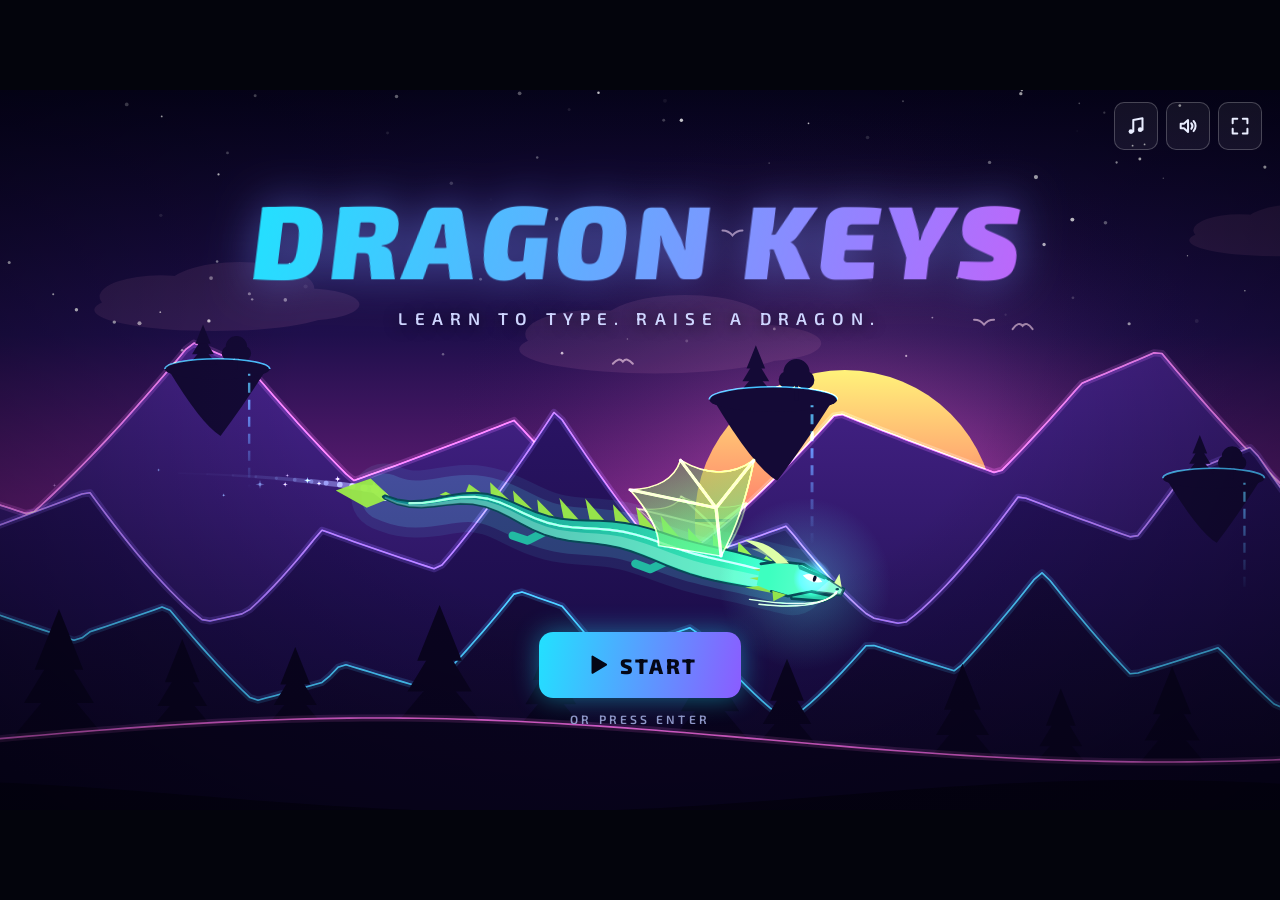
==== commit 031a04a0: "Add combat to Dragon Keys: enemies, life, mana, powers and bosses - Enemies ride the words of the le" ====
--- a/typing-game/index.html
+++ b/typing-game/index.html
@@ -300,6 +300,45 @@
 .settings input[type=checkbox] { width: 20px; height: 20px; accent-color: var(--cyan); } .settings input.text { font-size: 16px; width: 170px; height: 40px; padding: 0 12px; }
 .chart text { font: 500 12px var(--ui); fill: #8f98c9; }
 
+/* ---------- combat ---------- */
+.combat .flow { display: none; }
+.vitals { position: absolute; left: 50%; top: 16px; width: 300px; margin-left: -150px; z-index: 6; display: grid; grid-template-columns: 1fr 1fr; gap: 14px; }
+.vit span { display: block; font-size: 10px; font-weight: 700; letter-spacing: .26em; text-transform: uppercase; color: var(--dim); margin-bottom: 6px; }
+.pips { display: flex; gap: 4px; align-items: center; height: 12px; }
+.pips i { flex: 1; height: 10px; border-radius: 3px; background: rgba(255, 255, 255, .12); transform: skewX(-14deg); transition: background .2s, box-shadow .2s; }
+.pips i.on { background: linear-gradient(180deg, #ff8fa8, #ff3d6e); box-shadow: 0 0 10px rgba(255, 61, 110, .8); }
+.pips b { display: flex; color: var(--cyan); font-size: 15px; margin-left: 2px; filter: drop-shadow(0 0 6px var(--cyan)); }
+.vitals.low .pips i.on { animation: lowlife .7s ease-in-out infinite; }
+@keyframes lowlife { 50% { filter: brightness(1.7); } }
+.vitals.down { opacity: .45; }
+.meter { height: 10px; border-radius: 3px; background: rgba(255, 255, 255, .12); overflow: hidden; margin-top: 1px; transform: skewX(-14deg); }
+.meter i { display: block; height: 100%; width: 0; background: linear-gradient(90deg, #4d6bff, #b79bff); box-shadow: 0 0 10px #8b5cff; transition: width .15s; }
+.vitals.full .meter { box-shadow: 0 0 0 1px #fff, 0 0 18px #b79bff; animation: pulse .7s ease-in-out infinite; }
+.vitals.full .meter i { background: linear-gradient(90deg, #b79bff, #fff); }
+.vitals.full .mana span { color: #fff; }
+.key.charged { border-color: #b79bff; color: #fff; box-shadow: 0 0 18px #8b5cff, inset 0 0 12px rgba(139, 92, 255, .5); animation: pulse .7s ease-in-out infinite; }
+.bossbar { position: absolute; left: 50%; top: 74px; width: 520px; margin-left: -260px; z-index: 6; text-align: center; transition: opacity .6s; }
+.bossbar.gone { opacity: 0; }
+.bossbar span { font-size: 12px; font-weight: 800; letter-spacing: .3em; text-transform: uppercase; color: #ffd9e0; text-shadow: 0 0 12px var(--red); }
+.bossbar div { height: 10px; border-radius: 3px; background: rgba(8, 11, 34, .8); border: 1px solid rgba(255, 77, 109, .6); margin-top: 6px; overflow: hidden; }
+.bossbar i { display: block; height: 100%; width: 100%; background: linear-gradient(90deg, #ff3d6e, #ff9a3d); box-shadow: 0 0 12px var(--red); transition: width .25s; }
+.cast { position: absolute; left: 50%; top: 96px; transform: translateX(-50%); z-index: 9; padding: 16px 22px 12px; text-align: center; background: rgba(9, 12, 38, .96); border: 1px solid #b79bff; border-radius: 16px;
+  box-shadow: 0 0 50px rgba(139, 92, 255, .45), 0 20px 60px rgba(0, 0, 0, .6); animation: pop .22s cubic-bezier(.2, 1.1, .3, 1) both; }
+.cast .kicker { color: #cdbcff; }
+.cast-opts { display: flex; gap: 12px; margin-top: 12px; }
+.cast-opt { min-width: 190px; padding: 12px 16px 10px; border-radius: 12px; border: 1px solid color-mix(in srgb, var(--mc) 60%, transparent); background: color-mix(in srgb, var(--mc) 10%, transparent); display: flex; flex-direction: column; align-items: center; gap: 3px; transition: opacity .15s, transform .15s; }
+.cast-opt .ic { font-size: 26px; color: var(--mc); } .cast-opt b { font-size: 13px; font-weight: 800; letter-spacing: .14em; text-transform: uppercase; color: var(--mc); }
+.cast-opt .cw { font: 700 34px var(--mono); letter-spacing: 3px; color: #fff; margin: 2px 0; } .cast-opt .cw i { font-style: normal; color: var(--mc); text-shadow: 0 0 14px var(--mc); }
+.cast-opt small { font-size: 12px; color: var(--dim); }
+.cast-opt.on { transform: scale(1.05); box-shadow: 0 0 26px color-mix(in srgb, var(--mc) 60%, transparent); border-color: var(--mc); } .cast-opt.off { opacity: .3; }
+.cast-esc { margin-top: 10px; font-size: 10px; font-weight: 700; letter-spacing: .24em; text-transform: uppercase; color: var(--dim); }
+.casting .prompt { opacity: .35; transition: opacity .2s; }
+.seg { display: flex; gap: 4px; margin-top: 8px; padding: 4px; border-radius: 10px; background: rgba(255, 255, 255, .06); }
+.seg button { flex: 1; height: 34px; border-radius: 7px; font-size: 12px; font-weight: 700; letter-spacing: .12em; text-transform: uppercase; color: var(--dim); transition: background .15s, color .15s; }
+.seg button:hover { color: #fff; } .seg button.on { background: rgb(var(--accent)); color: #050818; box-shadow: 0 0 16px rgba(var(--accent), .5); }
+.seg-note { margin: 10px 0 0 !important; font-size: 13px !important; line-height: 1.45; color: #b9c1ee !important; min-height: 56px; }
+.settings select { font: 600 15px var(--ui); color: var(--text); height: 40px; padding: 0 10px; border-radius: 10px; border: 1px solid rgba(255, 255, 255, .25); background: #12163a; }
+
 </style>
 </head>
 <body>
@@ -404,6 +443,9 @@
       'The moon smiled as they zoomed by.', 'At last, the star was home.', 'It twinkled twice to say thanks.',
       '{K} and {P} flew home, sleepy and proud.', 'What a night. What a team.'] },
 ];
+
+/* the last level of each world is a boss fight (when enemies are switched on) */
+const BOSS_LEVELS = new Set(WORLDS.map(w => LEVELS.filter(l => l.world === w.id).pop().id));
 
 /* Which finger presses each key. L/R + finger number: 1 pinky, 2 ring, 3 middle, 4 pointer, 5 thumb */
 const FINGERS = {
@@ -755,7 +797,7 @@
     pet: { name: '', color: 'emerald', trail: 'spark', crest: 'horns' },
     coins: 0, levels: {}, owned: {}, seenStage: 0,
     keys: {}, history: [], streak: { count: 0, last: '' }, totalSecs: 0,
-    settings: { sound: true, music: true, unlockAll: false }, mini: { best: 0, plays: 0 },
+    settings: { sound: true, music: true, unlockAll: false, difficulty: 'normal' }, mini: { best: 0, plays: 0 },
   });
 
   let S = fresh();
@@ -907,6 +949,13 @@
       leadVoice: 'lead', leadOct: 3, leadVol: 0.062, keyVoice: 'saw', keyOct: 2,
       lead: tune([[0, 0], [2, 3], [4, 7, 2], [6, 5], [7, 3], [8, 0, 4], [12, 3, 4], [16, -4], [18, 0], [20, 5, 2], [22, 3], [23, 0], [24, -1, 4], [28, 2, 2], [30, 7, 2]]) },
   };
+  /* boss fights: fast and heavy, D minor, with a brass call */
+  THEMES.boss = { bpm: 132, root: 50, prog: [[0, 'min'], [-4, 'maj'], [5, 'min'], [7, 'maj']], swing: 0,
+    padCut: 2000, padVol: 0.044, arpVoice: 'saw', arpOct: 1, arpLen: 1, arpVol: 0.044, arp: [0, 2, 1, 2, 0, 2, 1, 2, 0, 2, 3, 2, 4, 3, 2, 1],
+    bass: [0, _, 0, 0, 12, _, 0, 0, 0, _, 0, 0, 12, _, 7, 12], bassLen: 0.9, bassVol: 0.18, bassCut: 950,
+    kick: [1, 0, 0, 0, 1, 0, 0, 0, 1, 0, 0, 0, 1, 0, 1, 0], snare: [0, 0, 0, 0, 1, 0, 0, 0, 0, 0, 0, 0, 1, 0, 0, 1], hat: [1, 1, 2, 1, 1, 1, 2, 1, 1, 1, 2, 1, 1, 1, 2, 1], snareType: 'snare',
+    leadVoice: 'brass', leadOct: 2, leadVol: 0.07, keyVoice: 'saw', keyOct: 2,
+    lead: tune([[0, 0], [1, 0], [2, 3], [4, 7, 2], [6, 5], [7, 3], [8, -4, 3], [11, 0], [12, 3, 4], [16, 5], [17, 5], [18, 8], [20, 12, 2], [22, 10], [23, 8], [24, 7, 3], [27, 11], [28, 14, 4]]) };
   const LAYERS = ['pad', 'arp', 'bass', 'hat', 'kick', 'snare', 'lead'];
   /* how loud each layer is for a given energy between 0 and 1 */
   const layerLevel = (name, e) => ({ pad: 0.75 + 0.25 * e, arp: smooth(0.08, 0.2, e), bass: smooth(0.2, 0.34, e), hat: smooth(0.3, 0.44, e) * 0.9,
@@ -936,7 +985,7 @@
       this.keyBus = gain(1, this.sfx); this.keyBus.connect(this.echo);
       this.noise = c.createBuffer(1, sr, sr);
       { const d = this.noise.getChannelData(0); for (let i = 0; i < sr; i++) d[i] = Math.random() * 2 - 1; }
-      this.th = null; this.L = null; this.cur = { croot: 60, q: Q.maj }; this.stepDur = 0.2; this.energy = 0.15;
+      this.th = null; this.L = null; this.cur = { croot: 60, q: Q.maj }; this.stepDur = 0.2; this.energy = 0.15; this.tension = 0;
     }
 
     /* switch world: the old theme fades out on its own set of layers, the new one starts clean */
@@ -959,6 +1008,7 @@
         if (name === 'arp' || name === 'lead') g.connect(delay);
         L[name] = g;
       }
+      L.tense = c.createGain(); L.tense.connect(bus);
       L.padFilter = c.createBiquadFilter(); L.padFilter.type = 'lowpass'; L.padFilter.Q.value = 0.5; L.padFilter.frequency.value = th.padCut * (0.8 + this.energy * 1.6); L.padFilter.connect(L.pad);
       const ch = th.prog[0]; this.cur = { croot: th.root + ch[0], q: Q[ch[1]] };
     }
@@ -1057,6 +1107,10 @@
       if (th.snare[st]) this.snare(t, th.snareType);
       if (th.hat[st]) this.hat(t, th.hat[st] === 2);
       if (st % 2 === 0) { const n = th.lead[(bar % 4) * 8 + st / 2]; if (n) this.voice(th.leadVoice, midi(th.root + th.leadOct * 12 + n[0]), t, sd * 2 * n[1] * 0.9, th.leadVol, this.L.lead); }
+      if (this.tension > 0.05) {   // low on life: a heartbeat under the music and an uneasy high ping
+        if (st % 8 === 0 || st % 8 === 2) this.tone(st % 8 ? 54 : 64, t, 0.17, 0.4 * this.tension, this.L.tense, 'sine', 38);
+        if (st % 8 === 4) this.voice('pulse', midi(th.root + 37), t, 0.12, 0.02 * this.tension, this.L.tense);
+      }
       if (th.drips && (s * 7 + bar * 3) % 23 === 0) this.voice('bell', midi(th.root + 48 + [0, 3, 7, 10][(s >> 2) % 4]), t + sd * 0.5, 0.5, 0.03, this.L.arp);
     }
 
@@ -1082,10 +1136,14 @@
       g.gain.setValueAtTime(0.0001, t); g.gain.exponentialRampToValueAtTime(0.34, t + 0.01); g.gain.exponentialRampToValueAtTime(0.0001, t + 0.4);
       o.connect(lp); lp.connect(g); g.connect(this.sfx); o.start(t); o.stop(t + 0.45);
       this.tone(92, t, 0.2, 0.3, this.sfx, 'sine', 48);
+      this.dip(t);
+    }
+    /* muffle and duck the music for a moment */
+    dip(t = this.ctx.currentTime, len = 1.2, depth = 0.5) {
       this.filter.frequency.cancelScheduledValues(t); this.filter.frequency.setValueAtTime(260, t);
-      this.filter.frequency.exponentialRampToValueAtTime(Math.max(600, this.cut), t + 1.2);
-      this.dipUntil = t + 1.2;
-      this.duck.gain.cancelScheduledValues(t); this.duck.gain.setValueAtTime(0.5, t); this.duck.gain.linearRampToValueAtTime(1, t + 0.7);
+      this.filter.frequency.exponentialRampToValueAtTime(Math.max(600, this.cut), t + len);
+      this.dipUntil = t + len;
+      this.duck.gain.cancelScheduledValues(t); this.duck.gain.setValueAtTime(depth, t); this.duck.gain.linearRampToValueAtTime(1, t + len * 0.6);
     }
     chordHit(t, kind, vol, up = 1, dur = 0.5) { const { croot, q } = this.cur; q.forEach((iv, i) => this.voice(kind, midi(croot + 12 * up + iv), t + i * 0.012, dur, vol, this.keyBus)); }
     run(t, notes, gap, kind = 'bell', vol = 0.13, dur = 0.3) { const lad = this.ladder((this.th || THEMES.home).keyOct); notes.forEach((n, i) => this.voice(kind, midi(lad[Math.min(lad.length - 1, n)]), t + i * gap, dur, vol, this.keyBus)); }
@@ -1129,6 +1187,7 @@
       themeId = wanted; eng.setTheme(themeId); stepN = 0; nextTime = ac.currentTime + 0.12;
     },
     setEnergy(e) { energy = Math.max(0, Math.min(1, e)); },
+    setTension(v) { if (eng) eng.tension = Math.max(0, Math.min(1, v)); },
     get energy() { return energy; },
     setOn(v) { sfxOn = v; if (eng) eng.sfx.gain.setTargetAtTime(v ? 1 : 0, ac.currentTime, 0.03); },
     setMusic(v) { musicOn = v; if (eng) { eng.musicVol.gain.setTargetAtTime(v ? MUSIC_LEVEL : 0, ac.currentTime, 0.12); nextTime = 0; } },
@@ -1152,6 +1211,23 @@
     equip: live(() => eng.run(now(), [4, 7], 0.06, 'bell', 0.1, 0.3)),
     nope: live(() => { const t = now(); eng.tone(196, t, 0.13, 0.09, eng.sfx, 'square'); eng.tone(156, t + 0.12, 0.2, 0.09, eng.sfx, 'square'); }),
     lose: live(() => { eng.tone(330, now(), 0.34, 0.16, eng.sfx, 'triangle', 150); }),
+    /* combat */
+    hurt: live(() => { const t = now(); eng.noiseHit(t, 0.28, 0.36, 'lowpass', 1200, 0.7, eng.sfx, 160); eng.tone(190, t, 0.32, 0.22, eng.sfx, 'sawtooth', 55); eng.dip(t, 1.4, 0.4); }),
+    block: live(() => { const t = now(); eng.tone(1250, t, 0.16, 0.12, eng.sfx, 'triangle', 1900); eng.noiseHit(t, 0.07, 0.14, 'highpass', 5000, 0.8, eng.sfx); eng.run(t, [8], 0, 'bell', 0.1, 0.5); }),
+    warn: live(() => { const t = now(); eng.tone(980, t, 0.06, 0.06, eng.sfx, 'square'); eng.tone(980, t + 0.09, 0.06, 0.06, eng.sfx, 'square'); }),
+    kill: live(() => { const t = now(); eng.noiseHit(t, 0.2, 0.2, 'bandpass', 1500, 0.8, eng.sfx, 260); eng.run(t + 0.02, [6, 9], 0.05, 'bell', 0.09, 0.35); }),
+    charged: live(() => { const t = now(); eng.run(t, [3, 6, 9], 0.07, 'bell', 0.12, 0.6); eng.noiseHit(t, 0.35, 0.06, 'highpass', 1500, 0.8, eng.sfx, 9000); }),
+    heal: live(() => eng.run(now(), [2, 4, 6, 8], 0.07, 'pluck', 0.1, 0.45)),
+    castOpen: live(() => { const t = now(); eng.noiseHit(t, 0.4, 0.1, 'bandpass', 2600, 1, eng.sfx, 300); eng.tone(520, t, 0.4, 0.07, eng.sfx, 'sine', 180); }),
+    cast: live(id => {
+      const t = now();
+      if (id === 'fire') { eng.noiseHit(t, 0.8, 0.26, 'bandpass', 1200, 0.7, eng.sfx, 160); eng.tone(130, t, 0.7, 0.1, eng.sfx, 'sawtooth', 50); eng.chordHit(t, 'saw', 0.07, 1, 0.6); }
+      else if (id === 'shield') { eng.chordHit(t, 'bell', 0.09, 2, 1.2); eng.noiseHit(t, 0.5, 0.06, 'highpass', 4000, 0.8, eng.sfx, 9000); eng.tone(330, t, 0.5, 0.08, eng.sfx, 'triangle', 990); }
+      else { eng.tone(1400, t, 1.0, 0.12, eng.sfx, 'sine', 90); eng.chordHit(t + 0.1, 'bell', 0.07, 1, 1.6); eng.noiseHit(t, 0.9, 0.08, 'bandpass', 3000, 1.4, eng.sfx, 200); }
+    }),
+    down: live(() => { const t = now(); eng.tone(120, t, 1.1, 0.3, eng.sfx, 'sawtooth', 32); eng.noiseHit(t, 0.7, 0.3, 'lowpass', 900, 0.7, eng.sfx, 80); eng.dip(t, 2.4, 0.3); }),
+    bossHit: live(() => { const t = now(); eng.noiseHit(t, 0.16, 0.22, 'bandpass', 700, 0.9, eng.sfx, 170); eng.tone(130, t, 0.14, 0.14, eng.sfx, 'square', 70); }),
+    bossDown: live(() => { const t = now(); for (let i = 0; i < 5; i++) eng.noiseHit(t + i * 0.13, 0.4, 0.26, 'lowpass', 1400, 0.7, eng.sfx, 90); eng.tone(90, t, 1.2, 0.26, eng.sfx, 'sawtooth', 30); eng.run(t + 0.7, [0, 2, 4, 6, 8, 10], 0.08, 'saw', 0.09, 0.4); eng.chordHit(t + 1.2, 'bell', 0.08, 2, 1.6); }),
     levelUp: live(() => { const t = now(); eng.run(t, [0, 3, 5, 8, 10], 0.1, 'bell', 0.14, 0.7); eng.noiseHit(t, 0.5, 0.08, 'highpass', 1200, 0.8, eng.sfx, 9000); }),
 
     /* for tests: render a few bars to a buffer and report how loud and how bright it is */
@@ -1237,6 +1313,8 @@
     bolt: '<path d="M13.500 2L5 13.500h5.500L9.500 22 19 10h-5.500z" fill="#ffe14d" stroke="#fff6c0" stroke-width="1" stroke-linejoin="round"/>',
     target: line('M12 3a9 9 0 1 0 9 9M12 8a4 4 0 1 0 4 4M12 12l8-8M17 4h3v3'),
     pause: '<rect x="6" y="5" width="4.500" height="14" rx="1.200" fill="currentColor"/><rect x="13.500" y="5" width="4.500" height="14" rx="1.200" fill="currentColor"/>',
+    shield: line('M12 3l7.500 2.800v5.700c0 4.600-3.200 8-7.500 9.500-4.300-1.500-7.500-4.900-7.500-9.500V5.800z'),
+    clock: line('M12 21a9 9 0 1 0 0-18 9 9 0 0 0 0 18zM12 7v5.500l3.500 2'),
     storm: line('M7 15a4.500 4.500 0 0 1 .600-9A5.500 5.500 0 0 1 18 7.500 3.800 3.800 0 0 1 17.500 15M12 12l-2.500 4.500h3L11 21'),
   };
   const fix = s => s.replace(/(\d)\.(\d)00\b/g, '$1.$2');
@@ -1327,7 +1405,7 @@
   let theme = 'meadow', scroll = 0, t = 0;
   let hz = 0, hzTarget = 0, speed = 24, speedTarget = 24;
   let heat = 0, heatTarget = 0, shake = 0, flash = 0, slow = 0, zoom = 1;
-  let onDraw = null;
+  let onDraw = null, slowmo = false;
   const gems = [], streaks = [];
   /* the colour each world lends to the interface */
   const ACCENT = { meadow: '45,230,200', peaks: '255,92,205', cave: '150,115,255', castle: '255,190,92', summit: '255,122,60' };
@@ -1353,6 +1431,7 @@
     t += dt;
     let wdt = dt;
     if (slow > 0) { slow -= dt; wdt = dt * 0.12; }
+    if (slowmo) wdt *= 0.25;
     speed = lerp(speed, speedTarget, 1 - Math.pow(0.03, dt));
     hz = lerp(hz, hzTarget, 1 - Math.pow(0.002, dt));
     heat = lerp(heat, heatTarget, 1 - Math.pow(0.05, dt));
@@ -1706,7 +1785,7 @@
   }
 
   return { init, resize, setTheme, setHorizon, setSpeed, setHeat, hit, update, draw, gems, ACCENT,
-    set onDraw(fn) { onDraw = fn; }, get theme() { return theme; }, get W() { return W; }, get H() { return H; }, get speed() { return speed; }, get heat() { return heat; }, get time() { return t; } };
+    set onDraw(fn) { onDraw = fn; }, set slowmo(v) { slowmo = !!v; }, get theme() { return theme; }, get W() { return W; }, get H() { return H; }, get speed() { return speed; }, get heat() { return heat; }, get time() { return t; } };
 })();
 
 /* ---------------- Particles drawn on top of everything ---------------- */
@@ -1761,8 +1840,13 @@
   function text(x, y, str, color = '#fff', size = 34) {
     add({ type: 'text', x, y, vy: -60, drag: 1.4, str, color, size, life: 1.1 });
   }
-  function shoot(from, to, onHit) {
-    add({ type: 'ball', x: from.x, y: from.y, fx: from.x, fy: from.y, tx: to.x, ty: to.y, life: 0.15, size: 16, onArrive: onHit });
+  function shoot(from, to, onHit, dark = false, life = 0.15) {
+    add({ type: 'ball', x: from.x, y: from.y, fx: from.x, fy: from.y, tx: to.x, ty: to.y, life, size: 16, onArrive: onHit, dark });
+  }
+  /* a quick bolt of light from one point to another */
+  function beam(from, to, color = '#fff', width = 3) {
+    add({ type: 'beam', x: from.x, y: from.y, tx: to.x, ty: to.y, color, size: width, life: 0.16 });
+    add({ type: 'ring', x: to.x, y: to.y, size: 4, grow: 150, color, life: 0.22 });
   }
 
   function update(dt) {
@@ -1773,7 +1857,10 @@
       if (p.age >= p.life) { if (p.onArrive) p.onArrive(p); parts.splice(i, 1); continue; }
       if (p.type === 'ball') {
         const u = p.age / p.life; p.x = lerp(p.fx, p.tx, u); p.y = lerp(p.fy, p.ty, u);
-        add({ type: 'fire', x: p.x, y: p.y, vx: (Math.random() - 0.5) * 80, vy: (Math.random() - 0.5) * 80, size: 16, life: 0.25, drag: 1 });
+        if (!p.dark) add({ type: 'fire', x: p.x, y: p.y, vx: (Math.random() - 0.5) * 80, vy: (Math.random() - 0.5) * 80, size: 16, life: 0.25, drag: 1 });
+        else add({ type: 'star', x: p.x, y: p.y, vx: (Math.random() - 0.5) * 90, vy: (Math.random() - 0.5) * 90, size: 9, color: '#ff3d8f', life: 0.3, drag: 1, rot: Math.random() * 6, vr: 6 });
+      } else if (p.type === 'beam') {
+        /* beams do not move */
       } else {
         p.vy += p.g * dt;
         const d = Math.exp(-p.drag * dt); p.vx *= d; p.vy *= d;
@@ -1830,8 +1917,14 @@
         }
         case 'ball': {
           ctx.globalCompositeOperation = 'lighter';
-          const g = ctx.createRadialGradient(0, 0, 0, 0, 0, 30); g.addColorStop(0, 'rgba(255,250,200,1)'); g.addColorStop(0.4, 'rgba(255,170,50,.9)'); g.addColorStop(1, 'rgba(255,90,40,0)');
+          const g = ctx.createRadialGradient(0, 0, 0, 0, 0, 30); g.addColorStop(0, p.dark ? 'rgba(255,220,240,1)' : 'rgba(255,250,200,1)'); g.addColorStop(0.4, p.dark ? 'rgba(255,50,130,.9)' : 'rgba(255,170,50,.9)'); g.addColorStop(1, p.dark ? 'rgba(140,30,255,0)' : 'rgba(255,90,40,0)');
           ctx.fillStyle = g; ctx.beginPath(); ctx.arc(0, 0, 30, 0, TAU); ctx.fill(); break;
+        }
+        case 'beam': {
+          ctx.globalCompositeOperation = 'lighter'; ctx.lineCap = 'round';
+          const bx = p.tx - p.x, by = p.ty - p.y;
+          ctx.globalAlpha = fade * 0.35; ctx.strokeStyle = p.color; ctx.lineWidth = p.size * 3.5; ctx.beginPath(); ctx.moveTo(0, 0); ctx.lineTo(bx, by); ctx.stroke();
+          ctx.globalAlpha = fade; ctx.strokeStyle = '#fff'; ctx.lineWidth = p.size * fade + 0.5; ctx.beginPath(); ctx.moveTo(bx * u * 0.6, by * u * 0.6); ctx.lineTo(bx, by); ctx.stroke(); break;
         }
       }
       ctx.restore();
@@ -1839,7 +1932,7 @@
   }
   function clear() { parts.length = 0; dirty = true; }
 
-  return { init, resize, burst, confetti, cannon, fire, shells, text, shoot, update, draw, clear, get count() { return parts.length; } };
+  return { init, resize, burst, confetti, cannon, fire, shells, text, shoot, beam, update, draw, clear, get count() { return parts.length; } };
 })();
 
 /* ---- dragon.js ---- */
@@ -1860,11 +1953,11 @@
     this.place(opts.x || 0, opts.y || 0);
   }
 
-  setLook({ color = 'emerald', stage = 1, trail = 'spark', crest = 'horns', size = this.size || 1 } = {}) {
+  setLook({ color = 'emerald', stage = 1, trail = 'spark', crest = 'horns', size = this.size || 1, pal = null } = {}) {
     const st = clamp(stage, 0, 3), grew = this.stage !== st || this.size !== size;
     this.size = size;
     this.stage = st; this.trailId = TRAILS[trail] ? trail : 'spark'; this.crest = CRESTS[crest] ? crest : 'horns';
-    this.pal = DRAGON_COLORS[color] || DRAGON_COLORS.emerald;
+    this.pal = pal || DRAGON_COLORS[color] || DRAGON_COLORS.emerald;
     this.ca = hexRgb(this.pal.a); this.cb = hexRgb(this.pal.b); this.cf = hexRgb(this.pal.fin);
     this.N = [17, 22, 28, 34][st]; this.L = [9.5, 10.5, 11, 11.5][st] * size; this.W = [9, 11, 13, 15][st] * size;
     this.wingLen = [38, 52, 66, 80][st] * size; this.headS = this.W * [1.55, 1.42, 1.32, 1.24][st];
@@ -2171,6 +2264,519 @@
   },
 };
 
+/* ---- combat.js ---- */
+/* Dragon Keys - combat. Enemies ride the words of the lesson: typing a word destroys the enemy
+   carrying it. Mistakes let enemies strike, clean streaks heal, and a full mana bar arms a
+   power that is cast by pressing Enter and typing a short word. */
+'use strict';
+
+const MOVES = [
+  { id: 'fire',   name: 'Fire breath', icon: 'flame',  text: 'burns the three nearest enemies',   color: '#ff9a3d', world: 0 },
+  { id: 'shield', name: 'Shield',      icon: 'shield', text: 'blocks the next two hits',          color: '#22e1ff', world: 1 },
+  { id: 'slow',   name: 'Time slow',   icon: 'clock',  text: 'freezes enemies for eight seconds', color: '#b79bff', world: 2 },
+];
+const FOE_INFO = {
+  meadow: { kind: 'bat',    name: 'Gloom bats',   boss: 'Gloom Queen',  rgb: '255,95,210' },
+  peaks:  { kind: 'hawk',   name: 'Storm hawks',  boss: 'Tempest Roc',  rgb: '255,225,77' },
+  cave:   { kind: 'golem',  name: 'Shard golems', boss: 'Geode Titan',  rgb: '90,220,255' },
+  castle: { kind: 'knight', name: 'Iron wraiths', boss: 'Iron Warden',  rgb: '255,194,61' },
+  summit: { kind: 'drake',  name: 'Ember drakes', boss: 'Ashen Wyrm',   rgb: '255,110,60' },
+};
+const EMBER_SKIN = { a: '#ff7a3d', b: '#7a1030', fin: '#ffd23f', belly: '#ffd9b0', glow: '255,110,60' };
+const ASHEN_SKIN = { a: '#ff3d5a', b: '#1a0612', fin: '#ff9a3d', belly: '#ffb0a0', glow: '255,60,80' };
+const DIFFICULTY = {
+  calm:   { name: 'Calm',   text: 'No enemies. Just you, the keys and the music.' },
+  normal: { name: 'Normal', text: 'Enemies strike when you slip twice on a word. They wait while you learn the first three levels.' },
+  fierce: { name: 'Fierce', text: 'Enemies from the very first level. They also strike if you take too long. Pays 25% more shards.' },
+};
+
+/* ---------------- how each enemy is drawn (all face left, toward the dragon) ---------------- */
+const FoeArt = {
+  bat(ctx, t, s) {
+    const f = Math.sin(t * 11), edge = 'rgba(255,95,210,.95)';
+    ctx.lineJoin = 'round'; ctx.lineWidth = 1.6 / s + 0.6;
+    for (const side of [-1, 1]) {
+      ctx.beginPath(); ctx.moveTo(side * 7, -2);
+      ctx.lineTo(side * 24, -14 - f * 12); ctx.lineTo(side * 42, -8 - f * 20);
+      ctx.lineTo(side * 34, 6 - f * 6); ctx.lineTo(side * 27, 0 - f * 4); ctx.lineTo(side * 20, 10 - f * 3); ctx.lineTo(side * 13, 3); ctx.lineTo(side * 7, 9);
+      ctx.closePath(); ctx.fillStyle = '#2b1160'; ctx.fill(); ctx.strokeStyle = edge; ctx.stroke();
+    }
+    ctx.beginPath(); ctx.moveTo(-8, -9); ctx.lineTo(-11, -22); ctx.lineTo(-3, -13); ctx.lineTo(3, -13); ctx.lineTo(11, -22); ctx.lineTo(8, -9); ctx.closePath(); ctx.fillStyle = '#1a0b3d'; ctx.fill(); ctx.stroke();
+    ctx.beginPath(); ctx.ellipse(0, 0, 11, 14, 0, 0, TAU); ctx.fillStyle = '#1a0b3d'; ctx.fill(); ctx.stroke();
+    ctx.fillStyle = '#fff'; ctx.beginPath(); ctx.moveTo(-5, 6); ctx.lineTo(-3, 12); ctx.lineTo(-1, 6); ctx.moveTo(1, 6); ctx.lineTo(3, 12); ctx.lineTo(5, 6); ctx.fill();
+    this.eyes(ctx, [[-5, -3], [5, -3]], 3.2, '255,160,235');
+  },
+  hawk(ctx, t, s) {
+    const f = Math.sin(t * 9), edge = 'rgba(255,225,77,.95)';
+    ctx.lineJoin = 'round'; ctx.lineWidth = 1.6 / s + 0.6;
+    const wing = (dy, alpha) => {
+      ctx.globalAlpha = alpha; ctx.beginPath(); ctx.moveTo(-8, -3); ctx.lineTo(8, -34 * f - 6 + dy); ctx.lineTo(34, -26 * f - 2 + dy); ctx.lineTo(24, -8 * f); ctx.lineTo(30, -2); ctx.lineTo(14, 2); ctx.closePath();
+      ctx.fillStyle = '#1d2a6e'; ctx.fill(); ctx.strokeStyle = 'rgba(90,225,255,.9)'; ctx.stroke(); ctx.globalAlpha = 1;
+    };
+    wing(8, 0.55);
+    ctx.beginPath(); ctx.moveTo(-38, 3); ctx.lineTo(-24, -4); ctx.lineTo(-16, -11); ctx.lineTo(14, -7); ctx.lineTo(40, -6); ctx.lineTo(30, 1); ctx.lineTo(38, 8); ctx.lineTo(8, 10); ctx.lineTo(-16, 8); ctx.lineTo(-24, 4); ctx.closePath();
+    ctx.fillStyle = '#141a4a'; ctx.fill(); ctx.strokeStyle = edge; ctx.stroke();
+    ctx.fillStyle = '#ffe14d'; ctx.beginPath(); ctx.moveTo(-38, 3); ctx.lineTo(-24, -4); ctx.lineTo(-24, 4); ctx.closePath(); ctx.fill();
+    wing(0, 1);
+    ctx.save(); ctx.globalCompositeOperation = 'lighter'; ctx.strokeStyle = 'rgba(255,240,140,.8)'; ctx.lineWidth = 1.6;
+    ctx.beginPath(); ctx.moveTo(38, 2); ctx.lineTo(48, -3 + f * 3); ctx.lineTo(46, 4); ctx.lineTo(58, 1 - f * 3); ctx.stroke(); ctx.restore();
+    this.eyes(ctx, [[-17, -3]], 3, '255,255,255');
+  },
+  golem(ctx, t, s) {
+    ctx.lineJoin = 'round';
+    for (let i = 0; i < 6; i++) {
+      const a = i * TAU / 6 + t * 0.9, d = 23 + Math.sin(t * 2 + i) * 3, hue = i % 2 ? 265 : 188;
+      ctx.save(); ctx.translate(Math.cos(a) * d, Math.sin(a) * d); ctx.rotate(a + Math.PI / 2);
+      ctx.beginPath(); ctx.moveTo(0, -13); ctx.lineTo(5.5, -2); ctx.lineTo(0, 11); ctx.lineTo(-5.5, -2); ctx.closePath(); ctx.fillStyle = `hsl(${hue},90%,55%)`; ctx.fill();
+      ctx.beginPath(); ctx.moveTo(0, -13); ctx.lineTo(-5.5, -2); ctx.lineTo(0, 11); ctx.closePath(); ctx.fillStyle = `hsl(${hue},100%,76%)`; ctx.fill();
+      ctx.restore();
+    }
+    ctx.beginPath(); for (let i = 0; i < 6; i++) { const a = i * TAU / 6 - t * 0.5; ctx.lineTo(Math.cos(a) * 14, Math.sin(a) * 14); } ctx.closePath();
+    ctx.fillStyle = '#12103a'; ctx.fill(); ctx.strokeStyle = 'rgba(90,220,255,.95)'; ctx.lineWidth = 1.6 / s + 0.6; ctx.stroke();
+    this.eyes(ctx, [[-2, 0]], 5.5, '255,90,220');
+    ctx.fillStyle = '#12103a'; ctx.fillRect(-3, -4.5, 2, 9);
+  },
+  knight(ctx, t, s) {
+    const w = Math.sin(t * 5) * 3, edge = 'rgba(255,194,61,.95)';
+    ctx.lineJoin = 'round'; ctx.lineCap = 'round'; ctx.lineWidth = 1.6 / s + 0.6;
+    ctx.beginPath(); ctx.moveTo(6, -10); ctx.quadraticCurveTo(24, -8 + w, 40, -2 + w); ctx.lineTo(36, 22 - w); ctx.quadraticCurveTo(22, 14, 8, 17); ctx.closePath(); ctx.fillStyle = '#6a1640'; ctx.fill(); ctx.strokeStyle = 'rgba(255,61,110,.8)'; ctx.stroke();
+    ctx.beginPath(); ctx.moveTo(-2, -18); ctx.quadraticCurveTo(14, -32, 26, -24 + w * 0.6); ctx.quadraticCurveTo(14, -22, 10, -14); ctx.closePath(); ctx.fillStyle = '#ff3d6e'; ctx.fill();
+    ctx.beginPath(); ctx.moveTo(-14, 15); ctx.lineTo(-14, -4); ctx.arc(0, -4, 14, Math.PI, 0); ctx.lineTo(14, 15); ctx.quadraticCurveTo(0, 20, -14, 15); ctx.closePath(); ctx.fillStyle = '#232a5c'; ctx.fill(); ctx.strokeStyle = edge; ctx.stroke();
+    ctx.save(); ctx.globalCompositeOperation = 'lighter'; ctx.strokeStyle = 'rgba(255,120,60,.95)'; ctx.lineWidth = 3; ctx.beginPath(); ctx.moveTo(-12, -3); ctx.lineTo(3, -3); ctx.stroke();
+    ctx.strokeStyle = 'rgba(255,220,160,.9)'; ctx.lineWidth = 1.2; ctx.stroke(); ctx.restore();
+    ctx.strokeStyle = '#e9edff'; ctx.lineWidth = 2.6; ctx.beginPath(); ctx.moveTo(2, 16); ctx.lineTo(-52, 6); ctx.stroke();
+    ctx.fillStyle = '#e9edff'; ctx.beginPath(); ctx.moveTo(-60, 4.5); ctx.lineTo(-48, 2); ctx.lineTo(-49, 10); ctx.closePath(); ctx.fill();
+    ctx.lineWidth = 1.6 / s + 0.6; ctx.beginPath(); ctx.moveTo(-28, -4); ctx.lineTo(-10, -2); ctx.lineTo(-11, 14); ctx.quadraticCurveTo(-20, 24, -27, 12); ctx.closePath(); ctx.fillStyle = '#1a2050'; ctx.fill(); ctx.strokeStyle = edge; ctx.stroke();
+    ctx.fillStyle = '#ffc23d'; ctx.beginPath(); ctx.arc(-19, 7, 3, 0, TAU); ctx.fill();
+  },
+  eyes(ctx, pts, r, rgb) {
+    ctx.save(); ctx.globalCompositeOperation = 'lighter';
+    for (const [x, y] of pts) {
+      const g = ctx.createRadialGradient(x, y, 0, x, y, r * 2.6); g.addColorStop(0, `rgba(${rgb},.95)`); g.addColorStop(1, `rgba(${rgb},0)`);
+      ctx.fillStyle = g; ctx.beginPath(); ctx.arc(x, y, r * 2.6, 0, TAU); ctx.fill();
+      ctx.fillStyle = '#fff'; ctx.beginPath(); ctx.arc(x, y, r * 0.55, 0, TAU); ctx.fill();
+    }
+    ctx.restore();
+  },
+};
+
+class Combat {
+  /* is there fighting on this level, given the difficulty she chose? */
+  static on(idx) {
+    const d = Store.get().settings.difficulty;
+    return d !== 'calm' && (d === 'fierce' || idx >= 3);
+  }
+  static moves() {
+    const S = Store.get();
+    return MOVES.filter(m => m.world === 0 || S.settings.unlockAll || Store.worldDone(m.world));
+  }
+
+  constructor(lv) {
+    const S = Store.get(), L = lv.L, level = lv.level, world = WORLDS[level.world - 1];
+    this.lv = lv; this.info = FOE_INFO[world.theme]; this.theme = world.theme;
+    this.fierce = S.settings.difficulty === 'fierce';
+    this.maxHp = 5; this.hp = 5; this.mana = 0; this.shield = 0; this.frozen = 0; this.downed = false;
+    this.wordSlips = 0; this.recent = []; this.clock = 0; this.clockFrac = 0; this.warned = false;
+    this.kills = 0; this.hits = 0; this.cast = null; this.t = 0; this.queue = []; this.bossBeaten = false;
+    this.moves = Combat.moves();
+    this.perChar = [1.5, 1.3, 1.2, 1.1, 1.0][level.world - 1];
+    this.words = [];
+    L.lines.forEach((line, li) => { let s = 0; lv.wordEnds[li].forEach(e => { this.words.push(line.slice(s, e)); s = e; }); });
+
+    this.byWord = new Array(L.wordsTotal).fill(null); this.foes = []; this.boss = null;
+    if (BOSS_LEVELS.has(level.id)) {
+      this.boss = { name: this.info.boss, kind: this.info.kind, hp: L.wordsTotal, max: L.wordsTotal, x: App.W + 260, y: 180, flash: 0, charge: 0, lunge: 0, state: 'fight', deadT: 0, dr: null };
+    } else {
+      const toughRate = [0, 0.12, 0.16, 0.2, 0.25][level.world - 1];
+      for (let i = 0; i < L.wordsTotal;) {
+        const tough = i + 1 < L.wordsTotal && hash(i, lv.idx + 3) < toughRate;
+        const f = { w0: i, w1: tough ? i + 1 : i, tough, armor: tough, kind: this.info.kind, seed: hash(i, 9) * 10, x: 0, y: 190, flash: 0, charge: 0, lunge: 0, state: 'alive', placed: false, dr: null };
+        this.foes.push(f);
+        for (let k = f.w0; k <= f.w1; k++) this.byWord[k] = f;
+        i = f.w1 + 1;
+      }
+    }
+    this.buildHud();
+  }
+
+  /* ---------- the bars at the top ---------- */
+  buildHud() {
+    const el = this.lv.el, box = document.createElement('div');
+    box.className = 'vitals';
+    box.innerHTML = `<div class="vit life"><span>Life</span><div class="pips">${'<i></i>'.repeat(this.maxHp)}<b></b></div></div>
+      <div class="vit mana"><span>Mana</span><div class="meter"><i></i></div></div>`;
+    el.appendChild(box); this.box = box;
+    if (this.boss) {
+      const bb = document.createElement('div'); bb.className = 'bossbar';
+      bb.innerHTML = `<span>${this.boss.name}</span><div><i></i></div>`;
+      el.appendChild(bb); this.bossEl = bb;
+    }
+    el.classList.add('combat');
+    this.hud();
+  }
+  hud() {
+    const pips = $$('.pips i', this.box);
+    pips.forEach((p, i) => p.classList.toggle('on', i < this.hp));
+    $('.pips b', this.box).innerHTML = this.shield > 0 ? ic('shield').repeat(this.shield) : '';
+    this.box.classList.toggle('low', this.hp <= 2 && !this.downed); this.box.classList.toggle('down', this.downed);
+    const full = this.mana >= 100 && !this.downed;
+    $('.meter i', this.box).style.width = this.mana + '%';
+    this.box.classList.toggle('full', full);
+    $('.mana span', this.box).textContent = full ? 'Press Enter' : 'Mana';
+    const enter = this.lv.kb.keyEls.Enter; if (enter) enter.classList.toggle('charged', full && !this.cast);
+    if (this.bossEl) { $('i', this.bossEl).style.width = (this.boss.hp / this.boss.max * 100) + '%'; this.bossEl.classList.toggle('gone', this.boss.state !== 'fight'); }
+    Sound.setTension(this.downed ? 0 : this.hp <= 1 ? 1 : this.hp === 2 ? 0.55 : 0);
+  }
+
+  cur() { return this.byWord[this.lv.L.wordsDone] || null; }
+  bossOn() { return !!this.boss && this.boss.state === 'fight'; }
+  /* while an enemy carries a word, or the boss is up, the plain shard for that word is hidden */
+  hides(i) { return !!this.byWord[i] || this.bossOn(); }
+  /* where the dragon should look */
+  aimY() { const f = this.cur(); return f ? f.y : this.bossOn() ? this.boss.y + Math.sin(this.t * 1.1) * 50 : null; }
+
+  /* ---------- typing events from the level ---------- */
+  key() {
+    if (this.downed) return;
+    const L = this.lv.L, m = this.lv.d.mouth(), f = this.cur();
+    if (f) { FX.beam(m, { x: f.x - 8, y: f.y }, `rgb(${this.lv.d.pal.glow})`, 2.5); f.flash = 1; f.x += 7; }
+    else if (this.bossOn()) { FX.beam(m, { x: this.boss.x - 60 + Math.random() * 40, y: this.boss.y + (Math.random() - 0.5) * 60 }, `rgb(${this.lv.d.pal.glow})`, 2.5); this.boss.flash = Math.max(this.boss.flash, 0.45); }
+    if (this.mana < 100) {
+      this.mana = Math.min(100, this.mana + 2.5);
+      if (this.mana >= 100) { Sound.charged(); const h = this.lv.d.head(); FX.text(h.x + 40, h.y - 70, 'Mana full: press Enter', '#b79bff', 24); }
+    }
+    if (L.streak > 0 && L.streak % 20 === 0 && this.hp < this.maxHp) {
+      this.hp++; Sound.heal();
+      const h = this.lv.d.head(); FX.burst(h.x, h.y, { n: 14, speed: 220, g: -260, colors: ['#7dffb0', '#ffffff'] }); FX.text(h.x + 30, h.y - 60, '+1 life', '#7dffb0', 24);
+    }
+    this.hud();
+  }
+  /* word i has just been finished. Returns true if combat showed it, so the level skips its own effect. */
+  wordDone(i) {
+    this.wordSlips = 0; this.clock = 0; this.warned = false;
+    if (this.downed) return false;
+    const f = this.byWord[i];
+    if (f) {
+      f.charge = 0;
+      if (i < f.w1) { f.armor = false; FX.burst(f.x, f.y, { n: 12, speed: 260, colors: ['#d6faff', '#ffffff'], ringGrow: 160 }); Sound.crack(); return true; }
+      this.kill(f); return true;
+    }
+    if (this.bossOn()) { this.hitBoss(1); return true; }
+    return false;
+  }
+  kill(f) {
+    f.state = 'dead'; this.kills++;
+    for (let k = f.w0; k <= f.w1; k++) this.byWord[k] = null;
+    const c = `rgb(${this.info.rgb})`;
+    FX.burst(f.x, f.y, { n: f.tough ? 26 : 18, speed: 340, size: 9, g: 120, colors: [c, '#ffffff', '#ffd23f'], ringGrow: 260 });
+    Sound.kill();
+  }
+  hitBoss(n) {
+    const b = this.boss;
+    b.hp = Math.max(0, b.hp - n); b.flash = 1;
+    FX.burst(b.x - 40, b.y, { n: 8 + n * 4, speed: 300, size: 9, colors: [`rgb(${this.info.rgb})`, '#ffffff'], ringGrow: 220 });
+    if (n > 1) FX.text(b.x - 40, b.y - 110, `-${n}`, '#ff9a3d', 38);
+    Sound.bossHit();
+    if (b.hp <= 0) this.bossDead();
+    this.hud();
+  }
+  bossDead() {
+    const b = this.boss;
+    b.state = 'dead'; this.bossBeaten = true;
+    for (let i = 0; i < 6; i++) App.later(() => FX.burst(b.x + (Math.random() - 0.5) * 160, b.y + (Math.random() - 0.5) * 120, { n: 22, speed: 420, size: 11, colors: [`rgb(${this.info.rgb})`, '#ffffff', '#ffd23f'], ringGrow: 320 }), i * 130);
+    FX.text(App.W / 2, 150, `${b.name} defeated`, '#ffd23f', 44); FX.confetti(70);
+    Sound.bossDown(); Sound.music(this.theme); Scene.hit();
+    this.hud();
+  }
+  /* a wrong key. One slip on a word is a warning, a second lets the enemy strike. */
+  slip() {
+    if (this.downed || this.frozen > 0) return;
+    const f = this.cur(), L = this.lv.L;
+    if (!f && !this.bossOn()) return;
+    this.wordSlips++; this.recent.push(L.done); this.recent = this.recent.filter(c => L.done - c <= 10);
+    if (this.wordSlips >= 2 || this.recent.length >= 3) { this.wordSlips = 0; this.recent = []; this.strike(); }
+    else { (f || this.boss).charge = 1; Sound.warn(); }
+  }
+  strike() {
+    const f = this.cur(), h = this.lv.d.head();
+    if (f) { f.lunge = 1; f.charge = 0; this.land(); }
+    else if (this.bossOn()) { this.boss.charge = 0; this.boss.lunge = 1; FX.shoot({ x: this.boss.x - 90, y: this.boss.y }, { x: h.x + 20, y: h.y }, () => this.land(), true, 0.22); }
+  }
+  land() {
+    if (this.downed) return;
+    const d = this.lv.d, h = d.head();
+    if (this.shield > 0) {
+      this.shield--; Sound.block();
+      FX.burst(h.x + 20, h.y, { n: 14, speed: 300, g: 0, colors: ['#22e1ff', '#ffffff'], ringGrow: 300 }); FX.text(h.x + 40, h.y - 64, 'Blocked', '#22e1ff', 26);
+    } else {
+      this.hp--; this.hits++;
+      Scene.hit(); d.zap = 1; d.vx -= 260; d.vy += 160; Sound.hurt();
+      FX.burst(h.x + 10, h.y, { n: 16, speed: 320, colors: ['#ff4d6d', '#ffffff', '#ff9a3d'], ringGrow: 240 }); FX.text(h.x + 40, h.y - 64, '-1 life', '#ff4d6d', 26);
+      this.lv.L.heat *= 0.6;
+      if (this.hp <= 0) this.down();
+    }
+    this.hud();
+  }
+  /* out of life: the enemies win this round. She still finishes the text, for one star at most. */
+  down() {
+    this.downed = true; this.closeCast(); this.mana = 0; this.shield = 0; this.frozen = 0;
+    for (const f of this.foes) if (f.state === 'alive') f.state = 'flee';
+    this.byWord.fill(null);
+    if (this.boss && this.boss.state === 'fight') { this.boss.state = 'leave'; Sound.music(this.theme); }
+    Sound.down(); this.lv.L.heat = 0;
+    FX.text(App.W / 2, 236, 'Knocked back', '#ff4d6d', 46);
+    App.toast('Finish the run to earn one star. Replay it to win all three.', 4200);
+    this.hud();
+  }
+
+  /* ---------- powers ---------- */
+  handleKey(e) {
+    if (this.cast) {
+      if (e.key === 'Escape') { this.closeCast(); return true; }
+      if (e.key.length !== 1) return true;
+      const c = this.cast, k = e.key.toLowerCase();
+      if (!c.pick) { const o = c.opts.find(x => x.word[0] === k); if (!o) return this.fizzle(e); c.pick = o; c.pos = 1; }
+      else if (c.pick.word[c.pos] === k) c.pos++;
+      else return this.fizzle(e);
+      this.lv.kb.press(e, true); Sound.key(c.pos + 2, 40);
+      if (c.pos >= c.pick.word.length) this.release(c.pick.move); else this.drawCast();
+      return true;
+    }
+    if (e.key === 'Enter') {
+      if (this.downed) return true;
+      if (this.mana >= 100) this.openCast(); else { Sound.nope(); App.toast('Fill the mana bar with correct keys first', 1800); }
+      return true;
+    }
+    return false;
+  }
+  openCast() {
+    const lv = this.lv, letters = Content.lettersUpTo(lv.idx) || 'fj';
+    const pool = Content.shuffle(Content.wordPool(letters, 3, 5)), used = new Set(), opts = [];
+    for (const move of this.moves) {
+      let word = pool.find(w => !used.has(w[0]));
+      if (!word) {   // not enough real words yet: make one from the keys she knows
+        const first = [...letters].filter(c => !used.has(c)), a = first.length ? Content.pick(first) : letters[0];
+        word = a + Content.pick([...letters]) + Content.pick([...letters]);
+      }
+      used.add(word[0]); opts.push({ move, word });
+    }
+    this.cast = { opts, pick: null, pos: 0 };
+    lv.L.lastT = 0; Scene.slowmo = true; Sound.castOpen();
+    const el = document.createElement('div'); el.className = 'cast';
+    lv.el.appendChild(el); this.castEl = el;
+    lv.el.classList.add('casting');
+    this.drawCast(); this.hud();
+  }
+  drawCast() {
+    const c = this.cast;
+    this.castEl.innerHTML = `<div class="kicker">Choose a power and type its word</div><div class="cast-opts">${c.opts.map(o => {
+      const mine = c.pick === o, n = mine ? c.pos : 0;
+      return `<div class="cast-opt ${mine ? 'on' : c.pick ? 'off' : ''}" style="--mc:${o.move.color}">${ic(o.move.icon)}<b>${o.move.name}</b>
+        <span class="cw"><i>${esc(o.word.slice(0, n))}</i>${esc(o.word.slice(n))}</span><small>${o.move.text}</small></div>`;
+    }).join('')}</div><div class="cast-esc">Esc to cancel</div>`;
+    const next = c.pick ? c.pick.word[c.pos] : null;
+    this.lv.kb.target(next);
+  }
+  closeCast() {
+    if (!this.cast) return;
+    this.cast = null; if (this.castEl) { this.castEl.remove(); this.castEl = null; }
+    Scene.slowmo = false; this.lv.el.classList.remove('casting');
+    const L = this.lv.L; L.lastT = 0;
+    if (L.phase === 'play') this.lv.kb.target(L.lines[L.li][L.pos]);
+    this.hud();
+  }
+  fizzle(e) {
+    if (e) this.lv.kb.press(e, false);
+    this.mana = 50; Sound.nope();
+    const h = this.lv.d.head(); FX.text(h.x + 40, h.y - 64, 'Fizzled', '#8f98c9', 26);
+    this.closeCast();
+    return true;
+  }
+  release(move) {
+    const lv = this.lv, d = lv.d, h = d.head();
+    this.mana = 0; this.closeCast();
+    Sound.cast(move.id);
+    FX.text(h.x + 120, Math.max(110, h.y - 80), move.name, move.color, 36);
+    if (move.id === 'fire') {
+      d.jawTarget = 1;
+      let k = 0;
+      const iv = setInterval(() => { const q = d.mouth(); FX.fire(q.x, q.y, q.dx, q.dy, 1.5); if (++k > 14 || App.screen !== 'level') { clearInterval(iv); d.jawTarget = 0; } }, 45);
+      if (this.bossOn()) App.later(() => { if (this.bossOn()) this.hitBoss(4); }, 320);
+      else this.queue.slice(0, 3).forEach((f, j) => App.later(() => { if (f.state === 'alive') this.kill(f); }, 200 + j * 150));
+    } else if (move.id === 'shield') {
+      this.shield = 2;
+      FX.burst(h.x + 10, h.y, { n: 20, speed: 280, g: 0, colors: ['#22e1ff', '#ffffff'], ringGrow: 340 });
+    } else {
+      this.frozen = 8; this.clock = 0;
+      for (const f of this.foes) f.charge = 0;
+      if (this.boss) this.boss.charge = 0;
+    }
+    this.hud();
+  }
+
+  /* ---------- every frame ---------- */
+  tick(dt) {
+    const lv = this.lv, L = lv.L, W = App.W, hx = lv.hx();
+    this.t += dt;
+    if (this.frozen > 0) this.frozen = Math.max(0, this.frozen - dt);
+    const still = this.frozen > 0, playing = L.phase === 'play' && !this.downed;
+
+    // on Fierce, taking too long on a word also lets the enemy strike
+    const f0 = this.cur();
+    if (this.fierce && playing && !this.cast && !still && (f0 || this.bossOn())) {
+      const allow = 2.5 + (this.words[L.wordsDone] || 'aaaa').length * this.perChar;
+      this.clock += dt; this.clockFrac = this.clock / allow;
+      if (this.clockFrac > 0.7 && !this.warned) { this.warned = true; (f0 || this.boss).charge = 1; Sound.warn(); }
+      if (this.clock >= allow) { this.clock = 0; this.warned = false; this.strike(); }
+    } else if (!playing || still) this.clockFrac = 0;
+
+    const q = [];
+    for (const f of this.foes) {
+      if (f.state === 'dead') continue;
+      if (f.state === 'flee') { f.x += 620 * dt; f.y -= 150 * dt; if (f.dr) f.dr.update(dt, f.x, f.y, 300, 40, 10); continue; }
+      if (q.length < (f.kind === 'drake' ? 4 : 6)) q.push(f);
+    }
+    q.forEach((f, j) => {
+      if (!f.placed) { f.placed = true; f.x = W + 80 + j * 110; f.y = 140 + hash(f.w0, 5) * 110; }
+      const tx = hx + 265 + j * 155, ty = 190 + (still ? 0 : Math.sin(this.t * 1.5 + f.seed) * 32) + (j % 2 ? 24 : -16);
+      const e = 1 - Math.exp(-(still ? 1.2 : 5) * dt);
+      f.x += (tx - f.x) * e; f.y += (ty - f.y) * e;
+      f.flash = Math.max(0, f.flash - dt * 6); f.lunge = Math.max(0, f.lunge - dt * 3);
+      if (f.kind === 'drake') {
+        if (!f.dr) { f.dr = new Dragon({ stage: f.tough ? 2 : 1, size: 0.6, pal: EMBER_SKIN, trail: 'ember' }); f.dr.place(f.x, f.y); f.dr.segs.forEach((s, i) => { s.x = f.x + i * f.dr.L; }); }
+        const p = this.drawPos(f);
+        if (!still) f.dr.update(dt, p.x, p.y, -170, 60, 12);
+      }
+    });
+    this.queue = q;
+
+    const b = this.boss;
+    if (b) {
+      b.flash = Math.max(0, b.flash - dt * 4); b.lunge = Math.max(0, b.lunge - dt * 2.5);
+      if (b.state === 'fight') {
+        const e = 1 - Math.exp(-2.2 * dt), rage = 1 + (1 - b.hp / b.max) * 0.8;
+        b.x += (W - 215 - b.x) * e;
+        b.y += (188 + (still ? 0 : Math.sin(this.t * 0.9 * rage) * 46) - b.y) * e;
+      } else if (b.state === 'dead') { b.deadT += dt; b.y += 90 * dt * b.deadT; }
+      else { b.x += 520 * dt; b.y -= 90 * dt; }
+      if (b.kind === 'drake') {
+        if (!b.dr) { b.dr = new Dragon({ stage: 3, size: 1.5, pal: ASHEN_SKIN, trail: 'ember', crest: 'spikes' }); b.dr.place(b.x, b.y); b.dr.segs.forEach((s, i) => { s.x = b.x + i * b.dr.L; }); }
+        if (!still || b.state !== 'fight') b.dr.update(dt, b.x - 90 - b.lunge * 60, b.y, b.state === 'leave' ? 300 : -200, 30, 9);
+      }
+    }
+  }
+
+  /* an enemy lunges at the dragon when it strikes */
+  drawPos(f) {
+    if (f.lunge <= 0) return f;
+    const h = this.lv.d.head(), p = Math.sin(f.lunge * Math.PI) * 0.82;
+    return { x: lerp(f.x, h.x + 70, p), y: lerp(f.y, h.y, p) };
+  }
+
+  draw(ctx, layer) {
+    const d = this.lv.d, h = d.head();
+    if (layer === 'front') {
+      if (this.shield > 0 || this.downed) {
+        const r = d.headS * 3.6 + 10, a = this.downed ? 0.35 : 0.9, c = this.downed ? '190,200,255' : '34,225,255';
+        ctx.save(); ctx.globalCompositeOperation = 'lighter'; ctx.translate(h.x + Math.cos(d.heading) * d.headS, h.y + Math.sin(d.heading) * d.headS);
+        const g = ctx.createRadialGradient(0, 0, r * 0.55, 0, 0, r); g.addColorStop(0, `rgba(${c},0)`); g.addColorStop(1, `rgba(${c},${0.3 * a})`);
+        ctx.fillStyle = g; ctx.beginPath(); ctx.arc(0, 0, r, 0, TAU); ctx.fill();
+        ctx.strokeStyle = `rgba(${c},${a})`; ctx.lineWidth = 2; ctx.setLineDash([14, 8]); ctx.lineDashOffset = -this.t * 40; ctx.beginPath(); ctx.arc(0, 0, r, 0, TAU); ctx.stroke();
+        ctx.restore();
+      }
+      return;
+    }
+    if (this.frozen > 0) { ctx.fillStyle = `rgba(120,170,255,${0.1 * Math.min(1, this.frozen)})`; ctx.fillRect(0, 0, App.W, 720); }
+    for (let j = this.queue.length - 1; j >= 0; j--) this.drawFoe(ctx, this.queue[j], j === 0);
+    for (const f of this.foes) if (f.state === 'flee' && f.x < App.W + 120) this.drawFoe(ctx, f, false);
+    if (this.boss && (this.boss.state !== 'dead' || this.boss.deadT < 1.1) && this.boss.x < App.W + 300) this.drawBoss(ctx);
+  }
+
+  body(ctx, kind, x, y, s, tt, dr) {
+    if (kind === 'drake') { if (dr) dr.draw(ctx); return; }
+    ctx.save(); ctx.translate(x, y); ctx.scale(s, s);
+    FoeArt[kind](ctx, tt, s);
+    ctx.restore();
+  }
+
+  drawFoe(ctx, f, engaged) {
+    const p = this.drawPos(f), s = f.tough ? 1.55 : 1.22, still = this.frozen > 0, rgb = this.info.rgb;
+    const x = p.x, y = p.y;
+    ctx.save();
+    ctx.globalCompositeOperation = 'lighter';
+    const g = ctx.createRadialGradient(x, y, 0, x, y, 62 * s); g.addColorStop(0, `rgba(${rgb},${engaged ? 0.3 : 0.16})`); g.addColorStop(1, `rgba(${rgb},0)`);
+    ctx.fillStyle = g; ctx.beginPath(); ctx.arc(x, y, 62 * s, 0, TAU); ctx.fill();
+    ctx.restore();
+    ctx.save(); if (!engaged) ctx.globalAlpha = 0.75;
+    this.body(ctx, f.kind, x, y, s, still ? f.seed : this.t + f.seed, f.dr);
+    ctx.restore();
+    ctx.save(); ctx.globalCompositeOperation = 'lighter'; ctx.lineCap = 'round';
+    if (f.flash > 0) { ctx.fillStyle = `rgba(255,255,255,${f.flash * 0.5})`; ctx.beginPath(); ctx.arc(x, y, 26 * s, 0, TAU); ctx.fill(); }
+    if (f.armor) {   // tough enemies wear a ring of armour that the first word breaks
+      ctx.strokeStyle = 'rgba(214,250,255,.9)'; ctx.lineWidth = 2.5; ctx.beginPath();
+      for (let i = 0; i <= 6; i++) { const a = i * TAU / 6 + this.t * 0.7; ctx.lineTo(x + Math.cos(a) * 44 * s, y + Math.sin(a) * 44 * s); }
+      ctx.stroke();
+    }
+    if (still) {
+      ctx.fillStyle = 'rgba(150,200,255,.28)'; ctx.beginPath(); ctx.arc(x, y, 40 * s, 0, TAU); ctx.fill();
+      ctx.strokeStyle = 'rgba(220,240,255,.9)'; ctx.lineWidth = 1.6;
+      for (let i = 0; i < 3; i++) { const a = i * Math.PI / 3; ctx.beginPath(); ctx.moveTo(x - Math.cos(a) * 40 * s, y - Math.sin(a) * 40 * s); ctx.lineTo(x + Math.cos(a) * 40 * s, y + Math.sin(a) * 40 * s); ctx.stroke(); }
+    }
+    if (engaged && !still) {
+      if (f.charge > 0) {   // it has been warned once: the next slip lets it strike
+        const pulse = 0.6 + 0.4 * Math.sin(this.t * 14);
+        ctx.strokeStyle = `rgba(255,60,90,${pulse})`; ctx.lineWidth = 3; ctx.beginPath(); ctx.arc(x, y, 50 * s, 0, TAU); ctx.stroke();
+      }
+      if (this.fierce && this.clockFrac > 0) {
+        ctx.strokeStyle = this.clockFrac > 0.7 ? 'rgba(255,60,90,.95)' : 'rgba(255,255,255,.55)'; ctx.lineWidth = 4;
+        ctx.beginPath(); ctx.arc(x, y, 56 * s, -Math.PI / 2, -Math.PI / 2 + TAU * Math.min(1, this.clockFrac)); ctx.stroke();
+      }
+    }
+    ctx.restore();
+    if (engaged) {   // how much of its word is left
+      const L = this.lv.L, ends = this.lv.wordEnds[L.li] || [1], ws = L.wi ? ends[L.wi - 1] : 0, we = ends[L.wi] || 1;
+      let left = 1 - clamp((L.pos - ws) / Math.max(1, we - ws), 0, 1);
+      if (f.tough) left = L.wordsDone === f.w0 ? 0.5 + left * 0.5 : left * 0.5;
+      const w = 46 * s, by = y - 48 * s;
+      ctx.fillStyle = 'rgba(6,8,26,.8)'; ctx.fillRect(x - w / 2 - 2, by - 2, w + 4, 9);
+      ctx.fillStyle = f.charge > 0 ? '#ff4d6d' : `rgb(${rgb})`; ctx.fillRect(x - w / 2, by, w * left, 5);
+    }
+  }
+
+  drawBoss(ctx) {
+    const b = this.boss, rgb = this.info.rgb, still = this.frozen > 0, s = 3.1;
+    const fade = b.state === 'dead' ? Math.max(0, 1 - b.deadT / 1.1) : 1;
+    const x = b.x - b.lunge * 46, y = b.y;
+    ctx.save(); ctx.globalAlpha = fade;
+    ctx.save(); ctx.globalCompositeOperation = 'lighter';
+    const g = ctx.createRadialGradient(x, y, 0, x, y, 230); g.addColorStop(0, `rgba(${rgb},${0.26 + 0.08 * Math.sin(this.t * 3)})`); g.addColorStop(1, `rgba(${rgb},0)`);
+    ctx.fillStyle = g; ctx.beginPath(); ctx.arc(x, y, 230, 0, TAU); ctx.fill();
+    ctx.strokeStyle = `rgba(${rgb},.5)`; ctx.lineWidth = 2; ctx.setLineDash([6, 16]); ctx.lineDashOffset = this.t * 30;
+    ctx.beginPath(); ctx.arc(x, y, 150 + Math.sin(this.t * 2) * 6, 0, TAU); ctx.stroke(); ctx.setLineDash([]);
+    ctx.restore();
+    this.body(ctx, b.kind, x, y, s, still ? 1 : this.t * 0.55, b.dr);
+    ctx.save(); ctx.globalCompositeOperation = 'lighter';
+    if (b.flash > 0) { ctx.fillStyle = `rgba(255,255,255,${b.flash * 0.3})`; ctx.beginPath(); ctx.arc(x, y, 120, 0, TAU); ctx.fill(); }
+    if (still) { ctx.fillStyle = 'rgba(150,200,255,.2)'; ctx.beginPath(); ctx.arc(x, y, 150, 0, TAU); ctx.fill(); }
+    if (b.state === 'fight' && !still) {
+      if (b.charge > 0) { ctx.strokeStyle = `rgba(255,60,90,${0.6 + 0.4 * Math.sin(this.t * 14)})`; ctx.lineWidth = 5; ctx.beginPath(); ctx.arc(x, y, 168, 0, TAU); ctx.stroke(); }
+      if (this.fierce && this.clockFrac > 0) {
+        ctx.strokeStyle = this.clockFrac > 0.7 ? 'rgba(255,60,90,.95)' : 'rgba(255,255,255,.5)'; ctx.lineWidth = 6; ctx.lineCap = 'round';
+        ctx.beginPath(); ctx.arc(x, y, 180, -Math.PI / 2, -Math.PI / 2 + TAU * Math.min(1, this.clockFrac)); ctx.stroke();
+      }
+    }
+    ctx.restore();
+    ctx.restore();
+  }
+
+  /* what the fight adds to the result screen */
+  summary() {
+    const el = this.lv.kb.keyEls.Enter; if (el) el.classList.remove('charged');
+    Sound.setTension(0); Scene.slowmo = false;
+    return { downed: this.downed, kills: this.kills, hits: this.hits, boss: this.boss ? this.boss.name : null, bossBeaten: this.bossBeaten, fierce: this.fierce };
+  }
+}
+
 /* ---- keyboard.js ---- */
 /* Dragon Keys - the on-screen keyboard and the two guide hands */
 'use strict';
@@ -2588,6 +3194,8 @@
     'Index fingers rest on F and J. Feel for the small bumps.',
     'Ten minutes a day is enough to get quick.',
     'Three stars need 98% accuracy. Replay a level to chase them.',
+    'In a fight, one slip is free. Slow down on the next key.',
+    'Mana full? Press Enter and type the power word.',
   ],
   enter(el, params = {}) {
     const next = Store.nextLevel();
@@ -2623,6 +3231,9 @@
         <div class="kicker">${allDone ? 'All levels cleared' : 'Next flight'}</div>
         <h4>${esc(next.title)}</h4><p>World ${next.world} · Level ${n} · ${WORLDS[next.world - 1].skill}</p>
         <div class="stars">${[0, 1, 2].map(i => ic(i < got ? 'star' : 'starOff')).join('')}</div>
+        <div class="kicker" style="margin-top:16px">Difficulty</div>
+        <div class="seg">${Object.keys(DIFFICULTY).map(k => `<button class="${S.settings.difficulty === k ? 'on' : ''}" data-act="diff" data-id="${k}">${DIFFICULTY[k].name}</button>`).join('')}</div>
+        <p class="seg-note">${DIFFICULTY[S.settings.difficulty].text}</p>
       </div>
       <div class="lair-actions">
         <button class="btn" data-act="map">${ic('map')} Map</button>
@@ -2632,9 +3243,10 @@
         <button class="btn" data-act="parent">${ic('chart')} Stats</button>
       </div>`;
   },
-  act(a) {
+  act(a, b) {
     const S = Store.get();
-    if (a === 'play') { Sound.click(); App.go('level', { id: Store.nextLevel().id }); }
+    if (a === 'diff') { S.settings.difficulty = b.dataset.id; Store.save(); Sound.pop(); this.render(); }
+    else if (a === 'play') { Sound.click(); App.go('level', { id: Store.nextLevel().id }); }
     else if (a === 'map') { Sound.click(); App.go('map'); }
     else if (a === 'forge') { Sound.click(); Forge.open(() => { this.d.setLook(Object.assign(DragonViews.look({ dataset: {} }), { size: [1.8, 1.5, 1.3, 1.15][Store.stage()] })); this.render(); }); }
     else if (a === 'parent') { Sound.click(); App.go('parent'); }
@@ -2755,7 +3367,7 @@
       const stars = Store.levelStars(l.id), unlocked = Store.levelOpen(l.id) && open, isNext = l.id === next.id && stars === 0 && unlocked;
       if (isNext) this.orbit = pts[i];
       const cls = ['node', stars ? 'done' : '', !unlocked ? 'locked' : '', isNext ? 'next' : ''].join(' ');
-      const face = !unlocked ? ic('lock') : l.kind === 'review' ? ic('bolt') : String(i + 1).padStart(2, '0');
+      const face = !unlocked ? ic('lock') : BOSS_LEVELS.has(l.id) ? ic('bolt') : String(i + 1).padStart(2, '0');
       const label = l.kind === 'review' ? 'Final run' : l.title;
       return `<button class="${cls}" style="left:${pts[i][0]}px;top:${pts[i][1]}px" data-act="level" data-id="${l.id}" ${unlocked ? '' : 'tabindex="-1"'}>
         <span class="node-dot">${face}</span>
@@ -2855,6 +3467,11 @@
       streak: 0, best: 0, activeMs: 0, lastT: 0, phase: 'intro', gemsGot: 0, wordsDone: 0, wordsTotal, note: 0, kps: 0, d: 0, heat: 0, idle: 0 };
 
     const n = Store.worldLevels(level.world).indexOf(level) + 1;
+    const fight = Combat.on(idx), foe = FOE_INFO[world.theme];
+    const tip = fight
+      ? (BOSS_LEVELS.has(level.id) ? `<b>Boss: ${foe.boss}.</b> Every word you finish hurts it.` : `<b>${foe.name}</b> ride the words. Finish a word to destroy its enemy.`)
+        + ` One slip is free. Slip twice on a word and it strikes.${S.settings.difficulty === 'fierce' ? ' On Fierce it also strikes if you take too long.' : ''}<br>Correct keys fill your mana. When it is full, press <b>Enter</b> to cast a power.`
+      : level.world === 1 ? 'Rest your fingers on <b>A S D F</b> and <b>J K L ;</b> and keep your eyes on the screen.' : 'Stars are for accuracy, not speed. A clean streak builds the music.';
     el.innerHTML = `<div class="edge"></div><div class="lv-progress"><i></i></div>
       <div class="lv-top">
         <button class="btn icon" data-act="pause" aria-label="Pause">${ic('pause')}</button>
@@ -2871,7 +3488,7 @@
         <div class="kb-panel panel">${Keyboard.markup()}</div>
       </div>
       <div class="lv-banner"><div class="kicker">World ${level.world} · Level ${n}</div><h2>${esc(level.title)}</h2>${LevelInfo.html(level)}
-        <p>${level.world === 1 ? 'Rest your fingers on <b>A S D F</b> and <b>J K L ;</b> and keep your eyes on the screen.' : 'Stars are for accuracy, not speed. A clean streak builds the music.'}</p>
+        <p>${tip}</p>
         <div class="go">Press <span class="keycap">SPACE</span> to start</div></div>`;
     this.prompt = $('.prompt', el); this.nextEl = $('.next-line', el); this.flowEl = $('.flow i', el);
     this.kb = Keyboard.create(el);
@@ -2879,7 +3496,9 @@
     el.addEventListener('click', e => { const b = e.target.closest('[data-act]'); if (b && b.dataset.act === 'pause') this.pause(); });
     el.classList.add('intro');
     this.d = App.myDragon(); this.d.place(this.hx(), 200);
-    Scene.onDraw = ctx => this.d.draw(ctx);
+    this.C = fight ? new Combat(this) : null;
+    if (this.C && this.C.boss) Sound.music('boss');
+    Scene.onDraw = ctx => { if (this.C) this.C.draw(ctx, 'back'); this.d.draw(ctx); if (this.C) this.C.draw(ctx, 'front'); };
     this.renderLine(false);
     this.tick(0);
   },
@@ -2909,6 +3528,7 @@
     const L = this.L;
     if (L.phase === 'intro') { if (e.key === ' ' || e.key === 'Enter') this.start(); else if (e.key === 'Escape') this.pause(); return; }
     if (L.phase !== 'play') return;
+    if (this.C && this.C.handleKey(e)) return;
     if (e.key === 'Escape') { this.pause(); return; }
     if (e.key.length !== 1) { if (e.key === 'Shift') this.kb.press(e); return; }
     if (e.ctrlKey || e.metaKey || e.altKey) return;
@@ -2936,6 +3556,7 @@
     L.kps += 1; this.d.vy -= 55;
     L.heat = Math.min(1, L.heat + 0.013 + (L.streak > 20 ? 0.005 : 0));
     Sound.key(L.note++, L.streak);
+    if (this.C) this.C.key();
     const p = App.pos(tile, 0.5, 0.3);
     FX.burst(p.x, p.y, { n: 3, size: 4, speed: 130, ring: false, g: -200, colors: [`rgb(${Scene.ACCENT[Scene.theme]})`, '#ffffff'] });
     L.pos++;
@@ -2963,6 +3584,7 @@
     setTimeout(() => { tile.classList.remove('err'); caret.classList.remove('bad'); }, 280);
     Scene.hit(); this.d.zap = 1; this.d.vy += 240;
     Sound.miss();
+    if (this.C) this.C.slip();
     if (exp !== exp.toLowerCase() && typed === exp.toLowerCase()) App.toast('Hold Shift to make a capital letter');
     else if (exp === '?' && typed === '/') App.toast('Hold Shift and press / to make a question mark');
     this.updateHud();
@@ -2970,9 +3592,11 @@
 
   wordDone() {
     const L = this.L, g = this.gemList[L.wordsDone], m = this.d.mouth();
-    FX.burst(m.x + 10, m.y, { n: 12, speed: 280, size: 8, g: 0, colors: [`hsl(${g.hue},100%,75%)`, '#ffffff', `hsl(${g.hue},90%,60%)`], ringGrow: 170 });
+    if (!(this.C && this.C.wordDone(L.wordsDone))) {
+      FX.burst(m.x + 10, m.y, { n: 12, speed: 280, size: 8, g: 0, colors: [`hsl(${g.hue},100%,75%)`, '#ffffff', `hsl(${g.hue},90%,60%)`], ringGrow: 170 });
+      Sound.gem();
+    }
     L.wordsDone++; L.gemsGot++; L.wi++; L.note = 0;
-    Sound.gem();
     const chip = $('.chip.gems', this.el);
     chip.classList.remove('bump'); void chip.offsetWidth; chip.classList.add('bump');
   },
@@ -2980,7 +3604,9 @@
   combo(n) {
     const m = this.d.mouth();
     FX.text(m.x + 130, Math.max(110, m.y - 70), `${n} in a row`, '#ffc23d', 34);
-    Sound.milestone(); Sound.fire();
+    Sound.milestone();
+    if (this.C) return;            // in a fight, fire is a power she casts herself
+    Sound.fire();
     this.d.jawTarget = 1;
     let k = 0;
     const iv = setInterval(() => {
@@ -3017,13 +3643,16 @@
     const done = L.phase === 'done';
     Scene.setSpeed(done ? 620 : 46 + Math.min(6, L.kps) * 115);
     Scene.setHeat(done ? 1 : L.heat);
-    Sound.setEnergy(L.phase === 'intro' ? 0.1 : done ? (this.calm ? 0.15 : Math.max(0.6, L.heat)) : 0.16 + L.heat * 0.84);
+    const base = this.C && this.C.bossOn() ? 0.5 : 0.16;
+    Sound.setEnergy(L.phase === 'intro' ? 0.1 : done ? (this.calm ? 0.15 : Math.max(0.6, L.heat)) : base + L.heat * (1 - base));
+    if (this.C) this.C.tick(dt);
     this.flowEl.style.width = (L.heat * 100) + '%';
     this.el.style.setProperty('--heat', L.heat.toFixed(2));
 
     // steer the dragon: it weaves from shard to shard, and loops then streaks away at the end
     const hx = this.hx(), nextGem = this.gemList[L.wordsDone], flow = clamp(Scene.speed * 0.95, 80, 720);
-    let tx = hx + Math.min(46, L.kps * 9), ty = nextGem ? nextGem.y : 190;
+    const aim = this.C && !done ? this.C.aimY() : null;
+    let tx = hx + Math.min(46, L.kps * 9), ty = aim != null ? aim : nextGem ? nextGem.y : 190;
     if (done) {
       this.doneT += dt;
       const u = this.doneT / 0.95;
@@ -3038,6 +3667,7 @@
     for (let i = L.wordsDone; i < Math.min(this.gemList.length, L.wordsDone + 7); i++) {
       const g = this.gemList[i], x = hx + 56 + (g.D - L.d);
       if (x > App.W + 60) break;
+      if (this.C && this.C.hides(i)) continue;
       Scene.gems.push({ x, y: g.y, hue: g.hue, s: 1.1, a: done ? 0 : 1, phase: i });
     }
     if (h.y < 96) { h.y = 96; d.vy = Math.max(0, d.vy); }
@@ -3046,6 +3676,7 @@
   pause() {
     const L = this.L;
     if (L.phase === 'done') return;
+    if (this.C) this.C.closeCast();
     L.lastT = 0; Sound.click();
     App.modal(`<div class="modal"><button class="btn icon x" data-act="resume" aria-label="Close">${ic('close')}</button><div class="kicker">Paused</div><h2>Take a breath</h2><p>Your dragon will hold position.</p>
       <div class="row"><button class="btn" data-act="map">${ic('map')} Map</button><button class="btn" data-act="again">${ic('retry')} Restart</button>
@@ -3062,7 +3693,9 @@
 
     const acc = L.first / L.total, pct = Math.floor(acc * 100);
     const wpm = Math.max(1, Math.round((L.total / 5) / (Math.max(L.activeMs, 2000) / 60000)));
-    const stars = pct >= 98 ? 3 : pct >= 95 ? 2 : pct >= 90 ? 1 : 0;
+    const fight = this.C ? this.C.summary() : null;
+    let stars = pct >= 98 ? 3 : pct >= 95 ? 2 : pct >= 90 ? 1 : 0;
+    if (fight && fight.downed) stars = Math.min(stars, 1);
     const rec = S.levels[id] || (S.levels[id] = { stars: 0, bestAcc: 0, bestWpm: 0, plays: 0 });
     const firstClear = stars > 0 && rec.stars === 0, worldWasDone = Store.worldDone(level.world);
     const newBest = stars > 0 && rec.stars > 0 && pct > rec.bestAcc;
@@ -3074,6 +3707,9 @@
     if (stars) {
       coins = Math.round(L.gemsGot * 0.5) + stars * 5;
       if (firstClear) { coins += 10; notes.push('first clear'); }
+      if (fight && fight.bossBeaten) { coins += 15; notes.push('boss beaten'); }
+      if (fight && !fight.downed && fight.hits === 0) { coins += 5; notes.push('untouched'); }
+      if (fight && fight.fierce) { coins += Math.ceil(coins * 0.25); notes.push('fierce bonus'); }
     }
     const streakBonus = Store.touchStreak();
     if (streakBonus) { coins += streakBonus; notes.push(S.streak.count > 1 ? `${S.streak.count} day streak` : 'first flight today'); }
@@ -3089,13 +3725,16 @@
     }
     if (Store.stage() > S.seenStage) { events.push({ type: 'grow', before: S.seenStage }); S.seenStage = Store.stage(); }
     Store.save();
-    App.later(() => this.results({ pct, wpm, stars, coins, notes, newBest, events }), 1500);
+    App.later(() => this.results({ pct, wpm, stars, coins, notes, newBest, events, fight }), 1500);
   },
 
   results(r) {
     const L = this.L, level = this.level, next = LEVELS[this.idx + 1], pass = r.stars > 0;
     const speed = SPEED_NAMES.filter(([n]) => r.wpm >= n).pop()[1];
-    const title = r.stars === 3 ? 'Flawless' : r.stars === 2 ? 'Great flying' : r.stars === 1 ? 'Level cleared' : 'So close';
+    const f = r.fight, title = f && f.downed && pass ? 'Survived' : r.stars === 3 ? 'Flawless' : r.stars === 2 ? 'Great flying' : r.stars === 1 ? 'Level cleared' : 'So close';
+    const fourth = !f ? `<b>${L.gemsGot}</b><span>shards caught</span>`
+      : f.boss ? `<b>${f.bossBeaten ? 'Won' : 'Lost'}</b><span>${esc(f.boss)}<br>${f.hits} ${f.hits === 1 ? 'hit' : 'hits'} taken</span>`
+      : `<b>${f.kills}</b><span>enemies beaten<br>${f.hits} ${f.hits === 1 ? 'hit' : 'hits'} taken</span>`;
     const goNext = () => {
       const ev = r.events.shift();
       if (ev) { Celebrate[ev.type](ev, goNext); return; }
@@ -3108,11 +3747,12 @@
     const wrap = App.modal(`<div class="modal result"><div class="kicker">${esc(level.title)}</div><h2>${title}${r.newBest ? '<span class="badge-new">NEW BEST</span>' : ''}</h2>
       <div class="stars">${[0, 1, 2].map(i => `<div class="slot">${ic('starOff')}${i < r.stars ? ic('star', 'won') : ''}</div>`).join('')}</div>
       ${pass ? '' : `<p>You scored <b>${r.pct}%</b>. A star needs 90%.<br>Slow down and aim for the glowing key. You are close.</p>`}
+      ${pass && f && f.downed ? '<p>Your dragon was knocked back, so this run is capped at one star.<br>Replay it without losing all your life to win all three.</p>' : ''}
       <div class="stats">
         <div class="stat ${r.pct >= 90 ? 'good' : ''}"><b>${r.pct}%</b><span>accuracy</span></div>
         <div class="stat"><b>${r.wpm}</b><span>words a minute<br>${speed}</span></div>
         <div class="stat"><b>${L.best}</b><span>best streak</span></div>
-        <div class="stat"><b>${L.gemsGot}</b><span>shards caught</span></div>
+        <div class="stat">${fourth}</div>
       </div>
       <div class="earn">${ic('shard')} +<span class="earn-n">0</span>${r.notes.length ? `<small>${esc(r.notes.join(', '))}</small>` : ''}</div>
       <div class="row">
@@ -3150,6 +3790,7 @@
     const look = { zoom: [1.5, 1.3, 1.1, 0.95][Store.stage()] }; look[field] = r.id;
     this.show(`<div class="modal unlock"><div class="kicker">${ev.world.name} complete</div><h2>New ${r.kind}: ${it.name}</h2>
       ${App.dv(look)}
+      ${(() => { const m = MOVES.find(x => x.world === ev.world.id); return m ? `<p>New power: <b>${m.name}</b>. It ${m.text}.</p>` : ''; })()}
       <div class="row"><button class="btn" data-act="later">Keep my look</button><button class="btn primary" data-act="equip">Equip it</button></div></div>`, cb,
     a => { if (a === 'equip') { S.pet[field] = r.id; Store.save(); Sound.equip(); } });
   },
@@ -3385,12 +4026,14 @@
           <li>Stars come from accuracy, not speed. Speed follows once the fingers know where to go.</li>
           <li>Eyes stay on the screen. The glowing key and the coloured fingers show which finger to use.</li>
           <li>The music follows the typing. A clean streak adds layers, and a wrong key drops them.</li>
+          <li>Difficulty: Calm has no enemies. On Normal they strike only after two slips on one word. Fierce adds a time limit, so save it for when the keys are familiar.</li>
           <li>A level needs 90% accuracy to pass. Three stars need 98%, so replaying levels is worth it.</li>
           <li>A typical goal for a ten-year-old is 20 to 25 words a minute at 90% accuracy or better.</li></ul></div></div>
         <div><h2>Settings</h2><div class="box"><div class="settings">
           <label><input type="checkbox" data-set="music" ${S.settings.music ? 'checked' : ''}> Music</label>
           <label><input type="checkbox" data-set="sound" ${S.settings.sound ? 'checked' : ''}> Sound effects</label>
           <label><input type="checkbox" data-set="unlockAll" ${S.settings.unlockAll ? 'checked' : ''}> Unlock every level</label>
+          <label>Difficulty <select data-set="difficulty">${Object.keys(DIFFICULTY).map(k => `<option value="${k}" ${S.settings.difficulty === k ? 'selected' : ''}>${DIFFICULTY[k].name}</option>`).join('')}</select></label>
           <label>Child <input class="text" data-set="kid" maxlength="10" value="${esc(S.kid)}"></label>
           <label>Dragon <input class="text" data-set="pet" maxlength="10" value="${esc(S.pet.name)}"></label>
           <button class="btn small" data-act="reset">Erase all progress</button>
@@ -3406,6 +4049,7 @@
     if (k === 'sound') { S.settings.sound = t.checked; Sound.setOn(t.checked); }
     else if (k === 'music') { S.settings.music = t.checked; Sound.setMusic(t.checked); }
     else if (k === 'unlockAll') S.settings.unlockAll = t.checked;
+    else if (k === 'difficulty') S.settings.difficulty = t.value;
     else if (k === 'kid') { S.kid = cleanName(t.value, S.kid); t.value = S.kid; }
     else if (k === 'pet') { S.pet.name = cleanName(t.value, S.pet.name); t.value = S.pet.name; }
     Store.save();
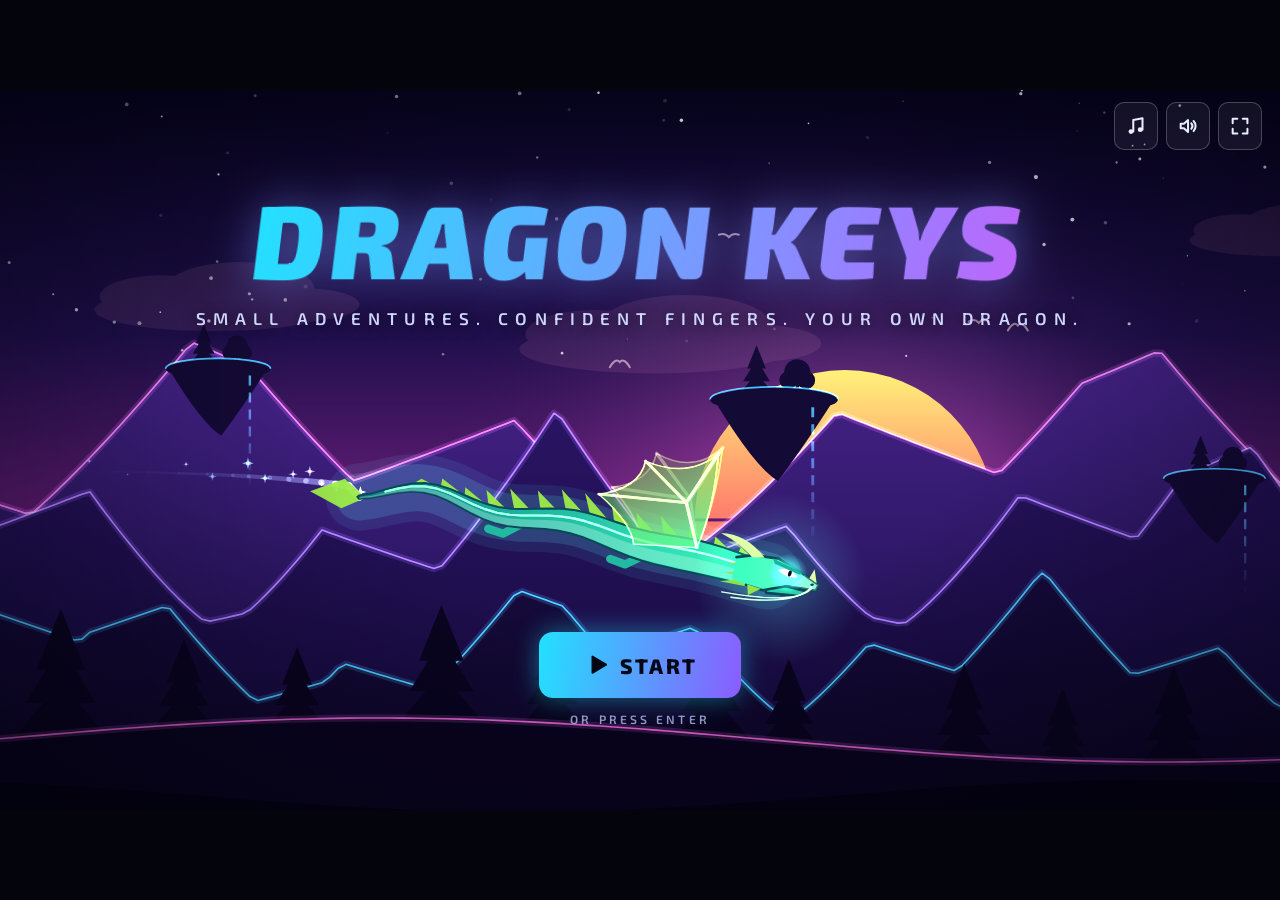
==== commit ebf8dfd2: "Import the V2 interpretation of Dragon Keys into source Splits the hand-edited V2 build back into sr" ====
--- a/typing-game/index.html
+++ b/typing-game/index.html
@@ -338,6 +338,95 @@
 .seg button:hover { color: #fff; } .seg button.on { background: rgb(var(--accent)); color: #050818; box-shadow: 0 0 16px rgba(var(--accent), .5); }
 .seg-note { margin: 10px 0 0 !important; font-size: 13px !important; line-height: 1.45; color: #b9c1ee !important; min-height: 56px; }
 .settings select { font: 600 15px var(--ui); color: var(--text); height: 40px; padding: 0 10px; border-radius: 10px; border: 1px solid rgba(255, 255, 255, .25); background: #12163a; }
+
+
+/* Keep the learning guide large and together, without covering the adventure. */
+.kb-panel, .kb-dock { width: 1180px; padding: 10px 16px 12px; display: block; overflow: visible; }
+.keyboard-coach { --coach-color: #d3e5ff; width: 100%; }
+.coach-bar { min-height: 62px; display: flex; align-items: center; gap: 14px; padding: 0 2px 9px; border-bottom: 1px solid rgba(181, 203, 255, .16); margin-bottom: 10px; }
+.coach-key { flex: 0 0 55px; height: 52px; border-radius: 12px; display: grid; place-items: center; font: 800 29px var(--mono); color: #0a152c; background: var(--coach-color); box-shadow: inset 0 1px 0 #ffffff8a, 0 5px 15px #0003; }
+.coach-copy { min-width: 0; flex: 1; display: flex; flex-direction: column; gap: 5px; }
+.coach-title { font: 800 23px/1.1 var(--ui); text-transform: capitalize; color: var(--coach-color); }
+.coach-detail { font: 500 14px/1.25 var(--ui); color: #e2eaff; }
+.coach-anchors { flex: 0 0 232px; display: grid; grid-template-columns: 1fr 1fr; gap: 5px 9px; }
+.coach-anchors > span { display: flex; align-items: center; justify-content: space-between; gap: 7px; color: #ffdfa0; font-size: 13px; font-weight: 700; }
+.coach-anchors b { display: grid; place-items: center; width: 30px; height: 30px; border: 2px solid #f5cd78; border-radius: 7px; background: #f5cd781c; font: 800 21px var(--mono); text-decoration: underline; text-underline-offset: 4px; }
+.coach-anchors small { grid-column: 1 / -1; font-size: 11px; text-align: center; letter-spacing: .05em; color: #d6d6e9; }
+.coach-help { flex: 0 0 auto; padding: 10px 12px; border: 1px solid #b9daff; border-radius: 9px; background: #203955; color: #f0f7ff; font: 700 14px var(--ui); cursor: pointer; }
+.coach-help[hidden] { display: none; }
+.coach-help:focus-visible { outline: 3px solid #fff; outline-offset: 3px; }
+.keyboard-hands { display: flex; align-items: flex-end; justify-content: center; gap: 12px; overflow: visible; }
+.keyboard-hands .kb { width: 744px; flex: 0 0 744px; gap: 4px; }
+.keyboard-hands .kb-row { height: 40px; gap: 4px; }
+.keyboard-hands .kb-row.num { height: 25px; }
+.keyboard-hands .kb-row.sp { height: 32px; }
+.keyboard-hands .key { width: 44px; font-size: 19px; border-radius: 7px; }
+.keyboard-hands .key.wide { font-size: 10px; }
+.keyboard-hands .kb-row.num .key { font-size: 12px; }
+.keyboard-hands .key.bump::after { bottom: 5px; height: 3px; width: 14px; margin-left: -7px; opacity: 1; }
+.keyboard-hands .key.home-anchor:not(.target):not(.down) { border: 2px solid #f5cd78; background: rgba(245, 205, 120, .12); color: #ffe4aa; box-shadow: 0 0 0 1px #f5cd7822; }
+.keyboard-hands .hand-box { width: 185px; flex: 0 0 185px; gap: 0; overflow: visible; }
+.keyboard-hands .hand { display: block; width: 185px; height: 180px; overflow: visible; }
+.keyboard-hands .finger-hint { height: 23px; padding: 0 9px; font-size: 12px; letter-spacing: .04em; }
+.keyboard-hands .hand .home-finger .fg-body { stroke: #f5cd78; stroke-width: 3.5; fill: #f5cd7817; }
+.keyboard-hands .hand .fg.use .fg-body { fill: var(--fc); stroke: #fff; }
+.keyboard-hands .hand-key { font: 800 18px var(--mono); fill: #e6eeff; pointer-events: none; }
+.keyboard-hands .hand-key.home-letter { fill: #ffdfa0; text-decoration: underline; }
+.keyboard-hands .hand-key.use { fill: #071525; }
+.keyboard-hands .hand-caption { font: 800 12px var(--ui); fill: #e2ecff; letter-spacing: .5px; }
+.keyboard-hands .hand-caption-sub { font: 600 9px var(--ui); fill: #b4c3df; letter-spacing: .7px; }
+.keyboard-hands .hand .fg.use { animation: none; }
+.keyboard-coach.awaiting-hint .coach-key { background: #2a405e; color: #e3efff; }
+.keyboard-coach.awaiting-hint .coach-title { color: #d8e9ff; }
+@media (prefers-reduced-motion: reduce) {
+  .keyboard-hands .key.target { animation: none; }
+}
+
+/* A little more breathing room around the new stories and companion rewards. */
+.adventure-heading {position:absolute;top:105px;left:10%;right:10%;text-align:center}
+.adventure-heading h2 {font-size:34px;margin:8px 0 10px;letter-spacing:-.02em}
+.adventure-heading p,.adventure-footnote {color:#c3d1ee;font-size:17px;line-height:1.5}
+.mission-choices {position:absolute;top:240px;left:50%;width:1020px;margin-left:-510px;display:grid;grid-template-columns:1fr 1fr;gap:24px}
+.mission-choice {text-align:left;padding:28px 30px;min-height:310px;display:flex;flex-direction:column;align-items:flex-start;border:1px solid rgba(169,239,222,.35);transition:transform .18s,border-color .18s;background:linear-gradient(145deg,rgba(25,58,80,.97),rgba(14,24,53,.97))}
+.mission-choice:hover,.mission-choice:focus-visible {transform:translateY(-4px);border-color:#b8f2dd;outline:2px solid #b8f2dd;outline-offset:3px}
+.mission-symbol {font-size:26px;color:#f7d38f;margin-bottom:18px}
+.mission-choice h3 {font-size:25px;line-height:1.2;margin:8px 0 10px}
+.mission-choice p {font-size:16px;line-height:1.6;color:#cbd9ee;margin:0 0 20px}
+.mission-cta {margin-top:auto;font-size:15px;font-weight:700;color:#c3f8e5;display:flex;align-items:center;gap:8px}
+.adventure-footnote {position:absolute;left:0;right:0;bottom:72px;text-align:center}
+.warmup-heading {position:absolute;top:100px;left:50%;transform:translateX(-50%);width:910px;text-align:center;padding:22px 28px}
+.warmup-heading h2 {font-size:30px;margin:6px 0 10px}
+.warmup-heading p {font-size:17px;line-height:1.45;color:#d7e3f1;margin:6px 0}
+.warmup-heading b {color:#ffe0a1}
+.warmup-taps {display:flex;gap:12px;justify-content:center;margin:16px 0 10px}
+.warmup-taps i {width:18px;height:8px;border-radius:6px;background:#364960}
+.warmup-taps i.on {background:#b5f4dd;box-shadow:0 0 12px #b5f4dd66}
+.warmup-note {font-size:14px;color:#b5f4dd}
+.scr-briefing .kb-dock {bottom:14px}
+.lair-next .adventure-count {display:inline-block;margin:12px 0 0;color:#b5f4dd;font-size:13px}
+.lair-next .btn {margin-top:14px;width:100%;height:46px}
+.lair-next .checkpoint-note {font-size:13px;line-height:1.5;margin-top:10px;color:#d9e5ee}
+.companion-panel {position:absolute;left:50%;bottom:112px;transform:translateX(-50%);width:525px;padding:15px 20px;text-align:center;z-index:4;background:rgba(13,26,47,.9)}
+.companion-panel p {margin:0 0 12px;font-size:16px;color:#e3f3f4;line-height:1.4}
+.companion-panel .trick-buttons {display:flex;justify-content:center;gap:8px;flex-wrap:wrap}
+.companion-panel .btn {height:34px;font-size:11px;padding:0 12px}
+.companion-panel small {display:block;color:#b9d4e0;font-size:12px;line-height:1.4;margin-top:10px}
+.result .mission-success {font-size:16px;line-height:1.45;color:#beeedd}
+.mission-status {position:absolute;left:26px;top:86px;width:510px;z-index:2;border-left:3px solid #b5f4dd;padding:10px 16px;background:linear-gradient(90deg,rgba(10,27,45,.88),rgba(10,27,45,.2));border-radius:0 12px 12px 0;pointer-events:none}
+.mission-status strong {display:block;font-size:19px;line-height:1.25;color:#e8f8f4}
+.mission-status span {display:block;font-size:14px;line-height:1.45;color:#c2d9e5;margin-top:5px}
+.intro .mission-status {visibility:hidden}
+.combat .mission-status {display:none}
+.mission-story {font-size:16px;line-height:1.45;color:#beeedd}
+.result .row {flex-wrap:wrap}
+.result {max-height:680px;overflow-y:auto}
+.lv-banner {max-height:440px;overflow-y:auto;padding:18px 30px}
+.lv-banner .keys {margin:8px 0;gap:26px}
+.lv-banner .keys .keycap {height:46px;min-width:46px;font-size:26px}
+.lv-banner .go {margin-top:12px}
+.lv-banner h2 {font-size:26px}
+.lv-banner p {font-size:15px;margin-top:6px}
+@media (prefers-reduced-motion:reduce){.mission-choice{transition:none}.mission-choice:hover{transform:none}}
 
 </style>
 </head>
@@ -609,6 +698,7 @@
 const GROW_AT = [0, 12, 34, 62];
 const STAGE_NAMES = ['Hatchling', 'Wyrmling', 'Drake', 'Elder dragon'];
 
+
 /* ---- content.js ---- */
 /* Dragon Keys - builds the lines of text for each level */
 'use strict';
@@ -780,8 +870,27 @@
     return pool.length >= 12 ? pool : wordPool('asdfghjkl', 2, 6);
   }
 
-  return { build, keysUpTo, lettersUpTo, levelIndex, wordPool, miniWords, wrap, shuffle, pick, rnd };
+  /* A short follow-up uses the exact keys and words from the attempted mission.
+     It never introduces a letter just to make a recovery word sound natural. */
+  function recovery(levelId, missed = {}, segments = [], original = []) {
+    const source = original.length ? original : build(levelId);
+    const allowed = new Set(source.join(''));
+    let focus = Object.keys(missed).filter(c => c.length === 1 && c !== ' ' && allowed.has(c))
+      .sort((a, b) => missed[b] - missed[a]).slice(0, 4);
+    if (!focus.length) focus = [...allowed].filter(c => c !== ' ').slice(0, 2);
+    const warm = Array.from({ length: 6 }, (_, i) => focus[i % focus.length]).join(' ');
+    let words = segments.filter(s => s && s.length <= MAXLINE && [...s].every(c => allowed.has(c))).slice(0, 8);
+    if (!words.length) words = source.join(' ').split(/ +/).filter(Boolean).slice(0, 8);
+    // Repeat a small selection to check the recovery in word context.
+    const practice = [];
+    for (let i = 0; i < 24; i++) practice.push(words[i % words.length]);
+    const lines = wordLines(practice, 2, ' ', MAXLINE);
+    return [warm, ...lines].filter(Boolean);
+  }
+
+  return { build, recovery, keysUpTo, lettersUpTo, levelIndex, wordPool, miniWords, wrap, shuffle, pick, rnd };
 })();
+
 
 /* ---- state.js ---- */
 /* Dragon Keys - saved progress (kept in this browser only) */
@@ -793,36 +902,199 @@
   const dayDiff = (a, b) => Math.round((new Date(b + 'T12:00') - new Date(a + 'T12:00')) / 864e5);
 
   const fresh = () => ({
-    v: 1, kid: '', hatched: false,
+    v: 2, kid: '', hatched: false,
     pet: { name: '', color: 'emerald', trail: 'spark', crest: 'horns' },
     coins: 0, levels: {}, owned: {}, seenStage: 0,
     keys: {}, history: [], streak: { count: 0, last: '' }, totalSecs: 0,
-    settings: { sound: true, music: true, unlockAll: false, difficulty: 'normal' }, mini: { best: 0, plays: 0 },
+    settings: { sound: true, music: true, unlockAll: false, difficulty: 'normal', memoryHints: false }, mini: { best: 0, plays: 0 },
+    adventure: { completed: 0, sessionCount: 0, lastReward: 0 }, checkpoint: null,
   });
 
   let S = fresh();
   let memoryOnly = false;
+  let loadWarning = '';
+  const has = (o, k) => Object.prototype.hasOwnProperty.call(o, k);
+  const object = o => o !== null && typeof o === 'object' && !Array.isArray(o);
+  const copy = o => JSON.parse(JSON.stringify(o));
+  const levelIds = new Set(LEVELS.map(l => l.id));
+  const fail = text => { throw new Error(text); };
+  const char = k => typeof k === 'string' && /^[\x20-\x7e]$/.test(k);
+  function number(v, fallback = 0, max = 1e7, strict = false, integer = true) {
+    if (v === undefined) return fallback;
+    if (typeof v !== 'number' || !Number.isFinite(v)) {
+      if (strict) fail('A saved number is invalid.');
+      return fallback;
+    }
+    const n = Math.max(0, Math.min(max, v));
+    return integer ? Math.floor(n) : n;
+  }
+  function record(v, strict, label) {
+    if (object(v)) return v;
+    if (strict && v !== undefined) fail(label + ' must be an object.');
+    return {};
+  }
+  function bool(v, fallback, strict) {
+    if (v === undefined) return fallback;
+    if (typeof v === 'boolean') return v;
+    if (strict) fail('A saved setting is invalid.');
+    return fallback;
+  }
+  function name(v, fallback, strict) {
+    if (v === undefined) return fallback;
+    if (typeof v !== 'string') { if (strict) fail('A saved name is invalid.'); return fallback; }
+    return v.replace(/[^a-zA-Z]/g, '').slice(0, 10);
+  }
+  function asset(v, options, fallback, strict) {
+    if (typeof v === 'string' && has(options, v)) return v;
+    if (strict && v !== undefined) fail('This backup contains an unknown dragon look.');
+    return fallback;
+  }
+  function listOfLines(value, optional = false) {
+    if (optional && value === undefined) return [];
+    if (!Array.isArray(value) || value.length > 120 || (!optional && value.length === 0)) fail('The saved practice text is invalid.');
+    if (value.some(s => typeof s !== 'string' || !/^[\x20-\x7e]{1,160}$/.test(s)) || value.join('').length > 10000) fail('The saved practice text is invalid.');
+    return value.slice();
+  }
+  function checkpoint(value) {
+    if (value == null) return null;
+    if (!object(value) || value.v !== 1 || !levelIds.has(value.id)) fail('The saved mission is not recognized.');
+    const lines = listOfLines(value.lines), p = record(value.progress, true, 'Mission progress');
+    const li = number(p.li, -1, 120, true), pos = number(p.pos, -1, 160, true);
+    if (li < 0 || li >= lines.length || pos < 0 || pos >= lines[li].length) fail('The saved mission position is invalid.');
+    const done = lines.slice(0, li).reduce((n, s) => n + s.length, 0) + pos;
+    const err = bool(p.err, false, true), first = number(p.first, 0, 10000, true), errors = number(p.errors, 0, 10000, true);
+    const streak = number(p.streak, 0, 10000, true), best = number(p.best, 0, 10000, true);
+    if (first > done || first + errors !== done + (err ? 1 : 0) || streak > best || best > done) fail('The saved mission totals do not match its position.');
+    const missed = {};
+    for (const [k, v] of Object.entries(record(p.missed, true, 'Missed keys'))) {
+      if (!char(k)) fail('A saved practice key is invalid.');
+      missed[k] = number(v, 0, 10000, true);
+    }
+    let attempt = null;
+    if (value.attempt != null) {
+      const a = record(value.attempt, true, 'Recovery attempt');
+      attempt = {t:number(a.t, 0, 9e15, true), originalPct:number(a.originalPct, 0, 100, true),
+        originalWpm:number(a.originalWpm, 0, 1000, true), originalSecs:number(a.originalSecs, 0, 86400, true)};
+    }
+    let combat = null;
+    if (value.combat != null) {
+      const c = record(value.combat, true, 'Challenge progress');
+      if (!Array.isArray(c.foes) || c.foes.length > 500 || !Array.isArray(c.slipPositions) || c.slipPositions.length > 5000) fail('The saved challenge is invalid.');
+      combat = {hp:number(c.hp, 5, 5, true), mana:number(c.mana, 0, 100, true, false), shield:number(c.shield, 0, 600, true, false),
+        frozen:number(c.frozen, 0, 600, true, false), downed:bool(c.downed, false, true), kills:number(c.kills, 0, 10000, true),
+        hits:number(c.hits, 0, 10000, true), wordSlips:number(c.wordSlips, 0, 10, true),
+        slipPositions:[...new Set(c.slipPositions.map(n => number(n, 0, 10000, true)))], clock:number(c.clock, 0, 86400, true, false),
+        fierce:bool(c.fierce, false, true), bossHp:c.bossHp == null ? null : number(c.bossHp, 0, 10000, true),
+        bossBeaten:bool(c.bossBeaten, false, true), foes:c.foes.map(f => {
+          if (!object(f) || !['alive', 'dead', 'flee'].includes(f.state)) fail('A saved challenge creature is invalid.');
+          return {state:f.state, armor:bool(f.armor, false, true)};
+        })};
+    }
+    const challenge = bool(value.challenge, false, true), recovery = bool(value.recovery, false, true);
+    if (recovery && !attempt) fail('The recovery mission is missing its original attempt.');
+    if (challenge && recovery) fail('Recovery practice cannot be a challenge.');
+    return {v:1,id:value.id,route:value.route === 1 ? 1 : 0,challenge,recovery,attempt,lines,
+      progress:{li,pos,err,first,errors,streak,best,activeMs:number(p.activeMs, 0, 864e5, true, false),missed,segments:listOfLines(p.segments, true)},combat};
+  }
+  function normalize(raw, strict = false) {
+    if (!object(raw)) fail('Choose a Dragon Keys save file.');
+    if (strict && (![1, 2].includes(raw.v) || !object(raw.pet) || !object(raw.levels))) fail('Choose a Dragon Keys save file.');
+    const out = fresh(), pet = record(raw.pet, strict, 'Dragon'), settings = record(raw.settings, strict, 'Settings');
+    out.kid = name(raw.kid, '', strict); out.hatched = bool(raw.hatched, false, strict);
+    out.pet = {name:name(pet.name, '', strict), color:asset(pet.color, DRAGON_COLORS, 'emerald', strict),
+      trail:asset(pet.trail, TRAILS, 'spark', strict), crest:asset(pet.crest, CRESTS, 'horns', strict)};
+    out.coins = number(raw.coins, 0, 1e7, strict); out.totalSecs = number(raw.totalSecs, 0, 1e9, strict);
+    out.seenStage = number(raw.seenStage, 0, GROW_AT.length - 1, strict);
+    for (const [id, value] of Object.entries(record(raw.levels, strict, 'Levels'))) {
+      if (!levelIds.has(id)) { if (strict) fail('The backup contains an unknown level.'); continue; }
+      const r = record(value, strict, 'Level result');
+      out.levels[id] = {stars:number(r.stars, 0, 3, strict), bestAcc:number(r.bestAcc, 0, 100, strict),
+        bestWpm:number(r.bestWpm, 0, 1000, strict), plays:number(r.plays, 0, 1e6, strict)};
+      if (r.recoveryAcc !== undefined) out.levels[id].recoveryAcc = number(r.recoveryAcc, 0, 100, strict);
+    }
+    const owned = record(raw.owned, strict, 'Unlocked looks');
+    for (const [prefix, options] of [['c-',DRAGON_COLORS],['t-',TRAILS],['h-',CRESTS]]) for (const id of Object.keys(options)) {
+      if (has(owned, prefix + id) && bool(owned[prefix + id], false, strict)) out.owned[prefix + id] = true;
+    }
+    for (const [k, value] of Object.entries(record(raw.keys, strict, 'Key practice'))) {
+      if (!char(k)) { if (strict) fail('A saved practice key is invalid.'); continue; }
+      const r = record(value, strict, 'Key practice');
+      out.keys[k] = {hit:number(r.hit, 0, 1e6, strict),miss:number(r.miss, 0, 1e6, strict)};
+    }
+    if (raw.history !== undefined && !Array.isArray(raw.history) && strict) fail('Practice history must be a list.');
+    for (const h of (Array.isArray(raw.history) ? raw.history.slice(-300) : [])) {
+      if (!object(h) || !levelIds.has(h.id)) { if (strict) fail('A saved practice result is invalid.'); continue; }
+      const r = {t:number(h.t, 0, 9e15, strict),id:h.id,acc:number(h.acc, 0, 100, strict),wpm:number(h.wpm, 0, 1000, strict),
+        secs:number(h.secs, 0, 86400, strict),stars:number(h.stars, 0, 3, strict)};
+      // Recovery is recorded alongside the original run, never as an invented full-lesson score.
+      if (h.recovered !== undefined) r.recovered = bool(h.recovered, false, strict);
+      if (h.recoveryAcc !== undefined) r.recoveryAcc = number(h.recoveryAcc, 0, 100, strict);
+      if (h.recoverySecs !== undefined) r.recoverySecs = number(h.recoverySecs, 0, 86400, strict);
+      out.history.push(r);
+    }
+    const streak = record(raw.streak, strict, 'Daily practice');
+    out.streak = {count:number(streak.count, 0, 100000, strict),last:typeof streak.last === 'string' && /^\d{4}-\d{2}-\d{2}$/.test(streak.last) && Number.isFinite(Date.parse(streak.last + 'T12:00')) ? streak.last : ''};
+    for (const k of ['sound','music','unlockAll','memoryHints']) out.settings[k] = bool(settings[k], out.settings[k], strict);
+    if (['calm','normal','fierce'].includes(settings.difficulty)) out.settings.difficulty = settings.difficulty;
+    else if (strict && settings.difficulty !== undefined) fail('The saved challenge difficulty is invalid.');
+    const mini = record(raw.mini, strict, 'Gem Storm');
+    out.mini = {best:number(mini.best, 0, 1e7, strict),plays:number(mini.plays, 0, 1e6, strict)};
+    const adventure = record(raw.adventure, strict, 'Adventures');
+    const passed = Object.values(out.levels).filter(l => l.stars > 0).length;
+    out.adventure = {completed:number(adventure.completed, passed, 1e6, strict),sessionCount:number(adventure.sessionCount, 0, 1000, strict),
+      lastReward:number(adventure.lastReward, 0, 1e6, strict)};
+    try { out.checkpoint = checkpoint(raw.checkpoint); } catch (e) { if (strict) throw e; }
+    return out;
+  }
 
   function load() {
+    let raw;
     try {
-      const raw = localStorage.getItem(KEY);
-      if (raw) S = Object.assign(fresh(), JSON.parse(raw));
-      S.pet = Object.assign(fresh().pet, S.pet);
-      S.settings = Object.assign(fresh().settings, S.settings);
-      S.mini = Object.assign(fresh().mini, S.mini);
+      raw = localStorage.getItem(KEY);
+      memoryOnly = false;
     } catch (e) { memoryOnly = true; }
-    // tidy up saves from the first version of the game
-    if (!DRAGON_COLORS[S.pet.color]) S.pet.color = 'emerald';
-    if (!TRAILS[S.pet.trail]) S.pet.trail = 'spark';
-    if (!CRESTS[S.pet.crest]) S.pet.crest = 'horns';
-    delete S.pet.wear; delete S.pet.hearts; delete S.pet.lastCare; delete S.food; delete S.friends;
+    loadWarning = '';
+    if (raw) {
+      try { S = normalize(JSON.parse(raw)); }
+      catch (e) { S = fresh(); loadWarning = 'The saved data could not be read. You can restore a downloaded backup below.'; }
+    } else S = fresh();
     grantRewards();
     return S;
   }
   function save() {
-    try { localStorage.setItem(KEY, JSON.stringify(S)); } catch (e) { memoryOnly = true; }
-  }
-  function reset() { S = fresh(); save(); return S; }
+    try { localStorage.setItem(KEY, JSON.stringify(S)); memoryOnly = false; return true; }
+    catch (e) { memoryOnly = true; return false; }
+  }
+  function reset() { S = fresh(); loadWarning = ''; save(); return S; }
+  function getCheckpoint(id) { return S.checkpoint && (!id || S.checkpoint.id === id) ? copy(S.checkpoint) : null; }
+  function setCheckpoint(value) {
+    let next;
+    try { next = checkpoint(value); } catch (e) { return false; }
+    S.checkpoint = next;
+    return save();
+  }
+  function clearCheckpoint(id) { if (!id || (S.checkpoint && S.checkpoint.id === id)) S.checkpoint = null; }
+  function exportSave() {
+    return JSON.stringify({format:'dragon-keys-backup',version:1,exportedAt:new Date().toISOString(),save:normalize(S)}, null, 2);
+  }
+  function inspectBackup(text) {
+    if (typeof text !== 'string' || text.length > 2e6) fail('Choose a Dragon Keys backup smaller than 2 MB.');
+    let raw;
+    try { raw = JSON.parse(text, (k, v) => {
+      if (['__proto__','prototype','constructor'].includes(k)) fail('Unsafe backup field.');
+      return v;
+    }); } catch (e) { fail('This file is not a readable Dragon Keys backup.'); }
+    if (object(raw) && raw.format === 'dragon-keys-backup') {
+      if (raw.version !== 1) fail('This backup version is not supported.');
+      raw = raw.save;
+    }
+    return normalize(raw, true);
+  }
+  function restoreBackup(text) {
+    const next = inspectBackup(text);
+    S = next; loadWarning = ''; grantRewards(); save();
+    return S;
+  }
 
   /* what she owns: skins, trails and crests */
   const ownKey = (kind, id) => ({ skin: 'c-', trail: 't-', crest: 'h-' })[kind] + id;
@@ -844,8 +1116,9 @@
   const worldDone = w => worldLevels(w).every(l => levelStars(l.id) > 0);
   const worldOpen = w => w === 1 || S.settings.unlockAll || worldDone(w - 1);
   function levelOpen(id) {
+    const i = LEVELS.findIndex(l => l.id === id);
+    if (i < 0) return false;
     if (S.settings.unlockAll) return true;
-    const i = LEVELS.findIndex(l => l.id === id);
     return i === 0 || levelStars(LEVELS[i - 1].id) > 0;
   }
   function nextLevel() {
@@ -887,8 +1160,11 @@
   function addCoins(n) { S.coins = Math.max(0, S.coins + n); }
 
   return { load, save, reset, get, totalStars, stage, levelStars, worldLevels, worldDone, worldOpen, levelOpen,
-    nextLevel, highestIndex, weakKeys, noteKey, touchStreak, addCoins, today, owns, give, ownKey, priceOf, grantRewards, isMemoryOnly: () => memoryOnly };
+    nextLevel, highestIndex, weakKeys, noteKey, touchStreak, addCoins, today, owns, give, ownKey, priceOf, grantRewards,
+    getCheckpoint, setCheckpoint, clearCheckpoint, exportSave, inspectBackup, restoreBackup,
+    isMemoryOnly: () => memoryOnly, getLoadWarning: () => loadWarning };
 })();
+
 
 /* ---- audio.js ---- */
 /* Dragon Keys - sound and music, all made in the browser so there are no files to load.
@@ -1265,6 +1541,7 @@
   return api;
 })();
 
+
 /* ---- art.js ---- */
 /* Dragon Keys - small pieces of vector art: icons, the egg and the guide hands.
    The dragon itself is drawn on a canvas, see dragon.js. */
@@ -1389,6 +1666,7 @@
 
   return { shade, ic, egg, hand, swatch, starPoints, FINGER_COLORS };
 })();
+
 
 /* ---- scene.js ---- */
 /* Dragon Keys - the night skies (drawn on a canvas) and the particle effects */
@@ -1935,6 +2213,7 @@
   return { init, resize, burst, confetti, cannon, fire, shells, text, shoot, beam, update, draw, clear, get count() { return parts.length; } };
 })();
 
+
 /* ---- dragon.js ---- */
 /* Dragon Keys - the dragon. Its body is a chain of points: the head is steered and
    everything behind it follows, so the motion comes from physics, not from fixed frames. */
@@ -2264,6 +2543,7 @@
   },
 };
 
+
 /* ---- combat.js ---- */
 /* Dragon Keys - combat. Enemies ride the words of the lesson: typing a word destroys the enemy
    carrying it. Mistakes let enemies strike, clean streaks heal, and a full mana bar arms a
@@ -2286,8 +2566,8 @@
 const ASHEN_SKIN = { a: '#ff3d5a', b: '#1a0612', fin: '#ff9a3d', belly: '#ffb0a0', glow: '255,60,80' };
 const DIFFICULTY = {
   calm:   { name: 'Calm',   text: 'No enemies. Just you, the keys and the music.' },
-  normal: { name: 'Normal', text: 'Enemies strike when you slip twice on a word. They wait while you learn the first three levels.' },
-  fierce: { name: 'Fierce', text: 'Enemies from the very first level. They also strike if you take too long. Pays 25% more shards.' },
+  normal: { name: 'Normal', text: 'Optional battles on completed lessons. Two different slips in one word let an enemy strike. No timer.' },
+  fierce: { name: 'Fierce', text: 'Optional battles on completed lessons, with a word timer. Pays 25% more shards. Learning flights stay gentle.' },
 };
 
 /* ---------------- how each enemy is drawn (all face left, toward the dragon) ---------------- */
@@ -2362,9 +2642,9 @@
 
 class Combat {
   /* is there fighting on this level, given the difficulty she chose? */
-  static on(idx) {
+  static on(idx, challenge = false) {
     const d = Store.get().settings.difficulty;
-    return d !== 'calm' && (d === 'fierce' || idx >= 3);
+    return !!challenge && !!LEVELS[idx] && Store.levelStars(LEVELS[idx].id) > 0 && d !== 'calm';
   }
   static moves() {
     const S = Store.get();
@@ -2376,7 +2656,7 @@
     this.lv = lv; this.info = FOE_INFO[world.theme]; this.theme = world.theme;
     this.fierce = S.settings.difficulty === 'fierce';
     this.maxHp = 5; this.hp = 5; this.mana = 0; this.shield = 0; this.frozen = 0; this.downed = false;
-    this.wordSlips = 0; this.recent = []; this.clock = 0; this.clockFrac = 0; this.warned = false;
+    this.wordSlips = 0; this.slipPositions = new Set(); this.clock = 0; this.clockFrac = 0; this.warned = false;
     this.kills = 0; this.hits = 0; this.cast = null; this.t = 0; this.queue = []; this.bossBeaten = false;
     this.moves = Combat.moves();
     this.perChar = [1.5, 1.3, 1.2, 1.1, 1.0][level.world - 1];
@@ -2453,7 +2733,7 @@
   }
   /* word i has just been finished. Returns true if combat showed it, so the level skips its own effect. */
   wordDone(i) {
-    this.wordSlips = 0; this.clock = 0; this.warned = false;
+    this.wordSlips = 0; this.slipPositions.clear(); this.clock = 0; this.warned = false;
     if (this.downed) return false;
     const f = this.byWord[i];
     if (f) {
@@ -2493,14 +2773,15 @@
     if (this.downed || this.frozen > 0) return;
     const f = this.cur(), L = this.lv.L;
     if (!f && !this.bossOn()) return;
-    this.wordSlips++; this.recent.push(L.done); this.recent = this.recent.filter(c => L.done - c <= 10);
-    if (this.wordSlips >= 2 || this.recent.length >= 3) { this.wordSlips = 0; this.recent = []; this.strike(); }
+    if (this.slipPositions.has(L.done)) return;
+    this.slipPositions.add(L.done); this.wordSlips++;
+    if (this.wordSlips >= 2) { this.wordSlips = 0; this.strike(); }
     else { (f || this.boss).charge = 1; Sound.warn(); }
   }
   strike() {
     const f = this.cur(), h = this.lv.d.head();
     if (f) { f.lunge = 1; f.charge = 0; this.land(); }
-    else if (this.bossOn()) { this.boss.charge = 0; this.boss.lunge = 1; FX.shoot({ x: this.boss.x - 90, y: this.boss.y }, { x: h.x + 20, y: h.y }, () => this.land(), true, 0.22); }
+    else if (this.bossOn()) { this.boss.charge = 0; this.boss.lunge = 1; FX.shoot({ x: this.boss.x - 90, y: this.boss.y }, { x: h.x + 20, y: h.y }, () => {}, true, 0.22); this.land(); }
   }
   land() {
     if (this.downed) return;
@@ -2517,7 +2798,7 @@
     }
     this.hud();
   }
-  /* out of life: the enemies win this round. She still finishes the text, for one star at most. */
+  /* The optional battle never takes away typing mastery. */
   down() {
     this.downed = true; this.closeCast(); this.mana = 0; this.shield = 0; this.frozen = 0;
     for (const f of this.foes) if (f.state === 'alive') f.state = 'flee';
@@ -2525,7 +2806,7 @@
     if (this.boss && this.boss.state === 'fight') { this.boss.state = 'leave'; Sound.music(this.theme); }
     Sound.down(); this.lv.L.heat = 0;
     FX.text(App.W / 2, 236, 'Knocked back', '#ff4d6d', 46);
-    App.toast('Finish the run to earn one star. Replay it to win all three.', 4200);
+    App.toast('Your dragon is safe. Finish the typing: your accuracy stars still count.', 4200);
     this.hud();
   }
 
@@ -2601,8 +2882,9 @@
       d.jawTarget = 1;
       let k = 0;
       const iv = setInterval(() => { const q = d.mouth(); FX.fire(q.x, q.y, q.dx, q.dy, 1.5); if (++k > 14 || App.screen !== 'level') { clearInterval(iv); d.jawTarget = 0; } }, 45);
-      if (this.bossOn()) App.later(() => { if (this.bossOn()) this.hitBoss(4); }, 320);
-      else this.queue.slice(0, 3).forEach((f, j) => App.later(() => { if (f.state === 'alive') this.kill(f); }, 200 + j * 150));
+      // Resolve the result now so pausing/saving never drops a paid-for power.
+      if (this.bossOn()) this.hitBoss(4);
+      else this.queue.slice(0, 3).forEach(f => { if (f.state === 'alive') this.kill(f); });
     } else if (move.id === 'shield') {
       this.shield = 2;
       FX.burst(h.x + 10, h.y, { n: 20, speed: 280, g: 0, colors: ['#22e1ff', '#ffffff'], ringGrow: 340 });
@@ -2618,8 +2900,9 @@
   tick(dt) {
     const lv = this.lv, L = lv.L, W = App.W, hx = lv.hx();
     this.t += dt;
-    if (this.frozen > 0) this.frozen = Math.max(0, this.frozen - dt);
-    const still = this.frozen > 0, playing = L.phase === 'play' && !this.downed;
+    const playing = L.phase === 'play' && !this.downed;
+    if (playing && this.frozen > 0) this.frozen = Math.max(0, this.frozen - dt);
+    const still = this.frozen > 0;
 
     // on Fierce, taking too long on a word also lets the enemy strike
     const f0 = this.cur();
@@ -2769,6 +3052,29 @@
     ctx.restore();
   }
 
+  snapshot() {
+    return { hp: this.hp, mana: this.mana, shield: this.shield, frozen: this.frozen, downed: this.downed,
+      kills: this.kills, hits: this.hits, wordSlips: this.wordSlips, slipPositions: [...this.slipPositions],
+      clock: this.clock, fierce: this.fierce, bossHp: this.boss ? this.boss.hp : null, bossBeaten: this.bossBeaten,
+      foes: this.foes.map(f => ({ state: f.state, armor: f.armor })) };
+  }
+  restore(saved) {
+    if (!saved) return;
+    for (const key of ['hp', 'mana', 'shield', 'frozen', 'downed', 'kills', 'hits', 'wordSlips', 'clock', 'fierce', 'bossBeaten']) this[key] = saved[key];
+    this.slipPositions = new Set(saved.slipPositions || []);
+    this.foes.forEach((f, i) => {
+      const s = saved.foes[i];
+      if (s) { f.state = s.state; f.armor = s.armor; }
+      if (f.state !== 'alive') for (let k = f.w0; k <= f.w1; k++) this.byWord[k] = null;
+    });
+    if (this.boss) {
+      this.boss.hp = saved.bossHp == null ? this.boss.max : Math.min(this.boss.max, saved.bossHp);
+      this.boss.state = this.bossBeaten ? 'dead' : this.downed ? 'leave' : 'fight';
+    }
+    if (this.downed) this.byWord.fill(null);
+    this.hud();
+  }
+
   /* what the fight adds to the result screen */
   summary() {
     const el = this.lv.kb.keyEls.Enter; if (el) el.classList.remove('charged');
@@ -2777,6 +3083,7 @@
   }
 }
 
+
 /* ---- keyboard.js ---- */
 /* Dragon Keys - the on-screen keyboard and the two guide hands */
 'use strict';
@@ -2785,6 +3092,21 @@
   const SPECIAL_FINGER = { Tab: 'L1', CapsLock: 'L1', ShiftLeft: 'L1', Backspace: 'R1', Enter: 'R1', ShiftRight: 'R1', ' ': 'T' };
   const fingerOf = k => SPECIAL_FINGER[k] || KEY_FINGER[k] || 'R1';
   const FINGER_LABEL = { 1: 'pinky', 2: 'ring finger', 3: 'middle finger', 4: 'index finger' };
+  const HOME_KEY = { L1: 'A', L2: 'S', L3: 'D', L4: 'F', R4: 'J', R3: 'K', R2: 'L', R1: ';' };
+
+  function handMarkup(side) {
+    const left = side === 'left', prefix = left ? 'L' : 'R';
+    // The original thumb extends beyond x=190 when rotated. Reserve room for
+    // both thumbs, their outlines and the hint animation inside the SVG itself.
+    let svg = Art.hand(side).replace('viewBox="0 0 190 200"', 'viewBox="-24 -16 238 232"')
+      .replace(`class="fg fg-${prefix}4"`, `class="fg fg-${prefix}4 home-finger"`);
+    const letters = left ? ['A', 'S', 'D', 'F'] : [';', 'L', 'K', 'J'];
+    const x = [32.5, 63.5, 95.5, 127.5], y = [103, 75, 61, 79];
+    // Text sits outside the mirrored hand group so right-hand labels stay legible.
+    const labels = letters.map((letter, i) => `<text class="hand-key hand-key-${prefix}${i + 1}${i === 3 ? ' home-letter' : ''}" x="${left ? x[i] : 190 - x[i]}" y="${y[i]}" text-anchor="middle">${letter}</text>`).join('');
+    svg = svg.replace('</svg>', `${labels}<text class="hand-caption" x="${left ? 82 : 108}" y="175" text-anchor="middle">${side.toUpperCase()} HAND</text><text class="hand-caption-sub" x="${left ? 82 : 108}" y="192" text-anchor="middle">HOME KEYS</text></svg>`);
+    return `<div class="hand-box"><div class="finger-hint hint-${side}"></div>${svg}</div>`;
+  }
 
   function markup() {
     const rows = KEY_ROWS.map((row, r) => {
@@ -2792,14 +3114,21 @@
         const k = id || label, f = fingerOf(k), wide = label.length > 1;
         let style = `--kc:${Art.FINGER_COLORS[f]}`;
         if (k === ' ') style += ';flex:none;width:352px';
-        else if (wide && i === 0) style += `;flex:none;width:${Math.round(w * 50 + (w - 1) * 5)}px`;
-        const cls = ['key', wide ? 'wide' : '', (k === 'f' || k === 'j') ? 'bump' : ''].join(' ');
+        else if (wide && i === 0) style += `;flex:none;width:${Math.round(w * 44 + (w - 1) * 4)}px`;
+        const cls = ['key', wide ? 'wide' : '', (k === 'f' || k === 'j') ? 'bump home-anchor' : ''].join(' ');
         return `<div class="${cls}" data-k="${k === '"' ? '&quot;' : k === '\\' ? '\\' : k}" style="${style}">${label === '\\' ? '\\' : label}</div>`;
       }).join('');
       return `<div class="kb-row ${r === 0 ? 'num' : r === 4 ? 'sp' : ''}">${keys}</div>`;
     }).join('');
-    const hand = side => `<div class="hand-box"><div class="finger-hint hint-${side}"></div>${Art.hand(side)}</div>`;
-    return `${hand('left')}<div class="kb">${rows}</div>${hand('right')}`;
+    return `<div class="keyboard-coach">
+      <div class="coach-bar">
+        <div class="coach-key" aria-hidden="true">F J</div>
+        <div class="coach-copy"><strong class="coach-title">Find your home keys</strong><span class="coach-detail">Rest your left index on F and your right index on J.</span></div>
+        <button class="coach-help" type="button" data-coach-help hidden>Show hint</button>
+        <div class="coach-anchors"><span>Left index <b>F</b></span><span>Right index <b>J</b></span><small>Feel the raised bumps</small></div>
+      </div>
+      <div class="keyboard-hands">${handMarkup('left')}<div class="kb">${rows}</div>${handMarkup('right')}</div>
+    </div>`;
   }
 
   /* What it takes to type a character: which key, and whether Shift is needed */
@@ -2816,28 +3145,58 @@
     return (f[0] === 'L' ? 'left ' : 'right ') + FINGER_LABEL[f[1]];
   }
 
+  function coaching(ch) {
+    const p = plan(ch), name = fingerName(p.finger);
+    let detail;
+    if (p.finger === 'T') detail = 'Tap Space with one thumb. Keep your other fingers on their home keys.';
+    else if (p.shift) detail = `Hold ${fingerName(p.shiftFinger)} on Shift, then tap ${p.base.toUpperCase()}. Return to ${HOME_KEY[p.finger]}.`;
+    else if (p.base === 'f' || p.base === 'j') detail = `Find the raised bump on ${p.base.toUpperCase()}. This is your ${name}'s home.`;
+    else if (HOME_KEY[p.finger].toLowerCase() === p.base) detail = `Keep this finger resting on ${p.base.toUpperCase()}. Tap gently, then relax.`;
+    else detail = `Reach from ${HOME_KEY[p.finger]} to ${p.base.toUpperCase()}, then return to ${HOME_KEY[p.finger]}.`;
+    return { title: `${name} → ${ch === ' ' ? 'SPACE' : ch.toUpperCase()}`, detail, key: ch === ' ' ? '␣' : ch, color: Art.FINGER_COLORS[p.finger] };
+  }
+
   function create(root) {
     const keyEls = {};
     root.querySelectorAll('.key').forEach(el => { keyEls[el.dataset.k] = el; });
     const hints = { L: root.querySelector('.hint-left'), R: root.querySelector('.hint-right') };
-    let targets = [];
+    const coach = root.querySelector('.keyboard-coach');
+    const title = root.querySelector('.coach-title'), detail = root.querySelector('.coach-detail'), badge = root.querySelector('.coach-key');
+    const help = root.querySelector('[data-coach-help]');
+    let targets = [], current = null, memory = false, pending = null, destroyed = false;
+    const pressTimers = new Set();
+
+    function cancelHint() { if (pending !== null) clearTimeout(pending); pending = null; }
+    function clearLights() {
+      targets.forEach(el => el.classList.remove('target')); targets = [];
+      root.querySelectorAll('.fg.use, .hand-key.use').forEach(el => el.classList.remove('use'));
+      Object.values(hints).forEach(h => h && h.classList.remove('show'));
+    }
 
     function clear() {
-      targets.forEach(el => el.classList.remove('target'));
-      targets = [];
-      root.querySelectorAll('.fg.use').forEach(el => el.classList.remove('use'));
-      Object.values(hints).forEach(h => h && h.classList.remove('show'));
+      cancelHint(); clearLights(); current = null;
+      if (title) title.textContent = 'Find your home keys';
+      if (detail) detail.textContent = 'Rest your left index on F and your right index on J.';
+      if (badge) badge.textContent = 'F J';
+      if (help) help.hidden = true;
+      if (coach) { coach.classList.remove('awaiting-hint'); coach.style.removeProperty('--coach-color'); }
     }
     function useFinger(f, text) {
-      const sel = f === 'T' ? '.fg-T' : '.fg-' + f;
+      const sel = f === 'T' ? '.fg-T' : '.fg-' + f + ', .hand-key-' + f;
       root.querySelectorAll(sel).forEach(el => { el.classList.add('use'); el.style.setProperty('--fc', Art.FINGER_COLORS[f]); });
       const sides = f === 'T' ? ['L', 'R'] : [f[0]];
       sides.forEach(s => { const h = hints[s]; if (h) { h.textContent = text; h.style.setProperty('--fc', Art.FINGER_COLORS[f]); h.classList.add('show'); } });
     }
-    function target(ch) {
-      clear();
-      if (ch == null) return;
-      const p = plan(ch);
+    function reveal() {
+      cancelHint();
+      if (current == null || destroyed) return;
+      clearLights();
+      const p = plan(current), copy = coaching(current);
+      if (title) title.textContent = copy.title;
+      if (detail) detail.textContent = copy.detail;
+      if (badge) badge.textContent = copy.key;
+      if (coach) { coach.style.setProperty('--coach-color', copy.color); coach.classList.remove('awaiting-hint'); }
+      if (help) help.hidden = true;
       const el = keyEls[p.base];
       if (el) { el.classList.add('target'); targets.push(el); }
       useFinger(p.finger, p.finger === 'T' ? 'thumb' : FINGER_LABEL[p.finger[1]]);
@@ -2847,6 +3206,21 @@
         useFinger(p.shiftFinger, 'pinky on Shift');
       }
     }
+    function target(ch) {
+      clear();
+      if (ch == null || destroyed) return;
+      current = ch;
+      if (!memory) { reveal(); return; }
+      if (title) title.textContent = 'Try this key from memory';
+      if (detail) detail.textContent = 'A hint appears after a short pause. You can ask for it any time.';
+      if (badge) badge.textContent = '?';
+      if (coach) coach.classList.add('awaiting-hint');
+      if (help) help.hidden = false;
+      pending = setTimeout(reveal, 1200);
+    }
+    function setMemoryHints(enabled) { memory = !!enabled; const ch = current; if (ch != null) target(ch); }
+    function onHelp(event) { event.preventDefault(); reveal(); help.blur(); }
+    if (help) help.addEventListener('click', onHelp);
     function setLearned(keys) {
       const known = keys == null ? null : new Set(keys);
       const shift = keys == null || keys.includes('SHIFT');
@@ -2860,18 +3234,124 @@
       }
     }
     function press(e, ok) {
+      if (destroyed) return;
       let k = e.code === 'ShiftLeft' || e.code === 'ShiftRight' ? e.code : e.key;
       if (k.length === 1) k = SHIFTED[k] || k.toLowerCase();
       const el = keyEls[k];
       if (!el) return;
       const cls = ok == null ? ['down'] : ['down', ok ? 'ok' : 'bad'];
       el.classList.add(...cls);
-      setTimeout(() => el.classList.remove(...cls), 150);
-    }
-    return { target, clear, setLearned, press, keyEls };
-  }
-
-  return { markup, create, plan, fingerName, fingerOf };
+      const timer = setTimeout(() => { el.classList.remove(...cls); pressTimers.delete(timer); }, 150);
+      pressTimers.add(timer);
+    }
+    function destroy() {
+      clear(); destroyed = true;
+      pressTimers.forEach(clearTimeout); pressTimers.clear();
+      if (help) help.removeEventListener('click', onHelp);
+    }
+    return { target, clear, setLearned, press, keyEls, setMemoryHints, reveal, destroy };
+  }
+
+  return { markup, create, plan, fingerName, fingerOf, coaching };
+})();
+
+
+/* Adventure objectives accompany the existing, progressively taught key sets. */
+'use strict';
+const Missions = (() => {
+  const objectives = [
+    { kind:'bridge', title:'The starlight crossing', goal:'A broken sky bridge separates two islands. Each completed phrase restores another piece.', success:'The bridge is open. Travellers can cross again.' },
+    { kind:'rescue', title:'A friend in the clouds', goal:'A little sky owl has lost its way. Light a trail so it can fly safely home.', success:'Your sky owl friend is home. It gives you a thankful little bow.' },
+    { kind:'garden', title:'The sleeping garden', goal:'The wind garden needs a little dragon magic. Each phrase helps another flower bloom.', success:'The garden is awake, and its flowers are dancing in the breeze.' },
+    { kind:'beacon', title:'The missing lights', goal:'The guiding beacon has gone dark. Gather light as you type and help it shine again.', success:'The beacon shines. Every dragon can find the path home.' },
+    { kind:'mend', title:'The cloud engine', goal:'An island has drifted off course. Restore the rings of its cloud engine, one phrase at a time.', success:'The cloud engine is turning. The island is back on its gentle course.' },
+    { kind:'chart', title:'A map of small wonders', goal:'An explorer left an unfinished star map. Reveal its hidden constellation with your dragon.', success:'A new constellation fills the map. Where will it lead next?' },
+  ];
+  const places = ['Meadow','Peaks','Cavern','Citadel','Summit'];
+  const unlocks = [
+    { at:1, id:'hello', name:'A dragon greeting', text:'Your dragon greets you by name at the lair.' },
+    { at:2, id:'loop', name:'Sky loop', text:'Your dragon learned Sky Loop. Try it in the lair.' },
+    { at:4, id:'lanterns', name:'Floating lanterns', text:'Warm lanterns now float around your lair.' },
+    { at:6, id:'owl', name:'A visiting sky owl', text:'A sky owl has made your lair its favourite stopping place.' },
+    { at:8, id:'heart', name:'Heart flight', text:'Your dragon learned Heart Flight. Try your new trick in the lair.' },
+    { at:10, id:'flowers', name:'A wind garden', text:'A little wind garden blooms in your lair.' },
+    { at:14, id:'eight', name:'Ribbon flight', text:'Your dragon learned Ribbon Flight. Choose it in the lair.' },
+    { at:18, id:'pennants', name:'Explorer pennants', text:'Your lair now flies the colours of a seasoned explorer.' },
+    { at:22, id:'sparks', name:'Firefly friends', text:'Gentle fireflies have joined your dragon at home.' },
+    { at:28, id:'stars', name:'Your constellation', text:'A dragon constellation glows above your lair.' },
+  ];
+  function get(id, route=0) {
+    const level=LEVELS.find(l=>l.id===id)||LEVELS[0];
+    route=route===1?1:0;
+    const local=LEVELS.filter(l=>l.world===level.world).indexOf(level);
+    const objective=objectives[(local+(level.world-1)*2+route*3)%objectives.length];
+    return {...objective,id:level.id,route,world:level.world,title:`${places[level.world-1]} · ${objective.title}`};
+  }
+  const rewards = count => unlocks.filter(r=>r.at<=count);
+  function rewardText(count) {
+    const earned=rewards(count), latest=earned.at(-1), next=unlocks.find(r=>r.at>count);
+    if(!latest) return 'Finish your first mission to earn a greeting from your dragon.';
+    return latest.text+(next?` Next discovery in ${next.at-count} mission${next.at-count===1?'':'s'}.`:' Your lair is full of the discoveries you made together.');
+  }
+  function dot(c,x,y,r,color) { c.fillStyle=color;c.beginPath();c.arc(x,y,r,0,Math.PI*2);c.fill(); }
+  function line(c,x,y,x2,y2,color,width=3) {c.strokeStyle=color;c.lineWidth=width;c.beginPath();c.moveTo(x,y);c.lineTo(x2,y2);c.stroke();}
+  function star(c,x,y,size,color) {
+    c.fillStyle=color;c.beginPath();
+    for(let i=0;i<10;i++){const a=i*Math.PI/5-Math.PI/2,r=size*(i%2?0.43:1);if(i)c.lineTo(x+Math.cos(a)*r,y+Math.sin(a)*r);else c.moveTo(x+Math.cos(a)*r,y+Math.sin(a)*r);}c.closePath();c.fill();
+  }
+  function owl(c,x,y,t,size=1) {
+    c.save();c.translate(x,y);c.scale(size,size);
+    c.fillStyle='#b5e5f1'; c.beginPath();c.ellipse(-13,-2,17,7,-0.4-Math.sin(t*4)*0.15,0,Math.PI*2);c.fill();
+    c.beginPath();c.ellipse(13,-2,17,7,0.4+Math.sin(t*4)*0.15,0,Math.PI*2);c.fill();
+    dot(c,0,0,16,'#def9f8');dot(c,-6,-2,6,'#2d5c72');dot(c,6,-2,6,'#2d5c72');dot(c,-5,-3,2,'#fff');dot(c,5,-3,2,'#fff');
+    c.fillStyle='#f4c878';c.beginPath();c.moveTo(-3,5);c.lineTo(3,5);c.lineTo(0,10);c.closePath();c.fill();c.restore();
+  }
+  function flower(c,x,y,t,color='#f3a9df') {
+    line(c,x,y,x+Math.sin(t)*3,y-28,'#67bcac',3);
+    for(let j=0;j<5;j++){const a=j*Math.PI*2/5;dot(c,x+Math.cos(a)*8,y-30+Math.sin(a)*8,6,color);}dot(c,x,y-30,5,'#ffe0a1');
+  }
+  function draw(c,m,progress,t) {
+    if(!m)return;
+    const p=Math.max(0,Math.min(1,Number(progress)||0)),n=Math.floor(p*8),W=typeof App==='undefined'?1280:App.W;
+    c.save();c.translate(W*0.76,191);c.lineCap='round';c.lineJoin='round';
+    const halo=c.createRadialGradient(0,0,12,0,0,155);halo.addColorStop(0,'rgba(98,228,215,.12)');halo.addColorStop(1,'rgba(98,228,215,0)');c.fillStyle=halo;c.fillRect(-160,-112,320,210);
+    const base='#315b78',lit='#b5f4dd',gold='#ffe0a1';
+    if(m.kind==='bridge'){
+      c.fillStyle='#274a69';c.beginPath();c.moveTo(-144,45);c.lineTo(-88,45);c.lineTo(-116,88);c.closePath();c.fill();c.beginPath();c.moveTo(88,45);c.lineTo(144,45);c.lineTo(115,88);c.closePath();c.fill();
+      for(let i=0;i<8;i++){const x=-88+i*25;c.fillStyle=i<n?lit:base;c.fillRect(x,24+Math.sin(i/7*Math.PI)*-10,21,9);if(i<n)dot(c,x+10,17,2,gold);}
+      line(c,-115,25,-115,-10,gold,3);star(c,-115,-17,7,gold);line(c,116,25,116,-10,n===8?gold:base,3);star(c,116,-17,7,n===8?gold:base);
+    } else if(m.kind==='rescue'){
+      for(let i=0;i<8;i++)star(c,-114+i*31,16+Math.sin(i*.65)*21,5,i<n?gold:base);
+      c.strokeStyle=lit;c.lineWidth=3;c.beginPath();c.arc(119,-4,33,Math.PI,Math.PI*2);c.stroke();c.fillStyle='#6e6b76';c.fillRect(85,27,68,7);
+      owl(c,-115+p*224,-20+Math.sin(t*2)*5,t,1.2);
+    } else if(m.kind==='garden'){
+      c.fillStyle='#294f58';c.beginPath();c.ellipse(0,57,138,15,0,0,Math.PI*2);c.fill();
+      for(let i=0;i<8;i++){const x=-112+i*32,y=44+(i%2)*9;if(i<n)flower(c,x,y,t+i,['#ffb5de','#b3beff','#ffe0a1'][i%3]);else{line(c,x,y,x,y-10,'#457e73',2);dot(c,x,y-12,3,'#79bbaa');}}
+    } else if(m.kind==='beacon'){
+      c.fillStyle='#426279';c.fillRect(-28,-30,56,92);c.fillStyle='#d7c599';c.fillRect(-35,-36,70,8);c.fillRect(-36,58,72,8);
+      for(let i=0;i<8;i++){c.fillStyle=i<n?gold:base;c.fillRect(-18,46-i*10,36,6);}
+      dot(c,0,-54,14+p*5,p>0?gold:base);if(p>0){c.globalAlpha=p*.7;for(let i=0;i<6;i++){const a=-Math.PI+i*Math.PI/5;line(c,Math.cos(a)*29,-54+Math.sin(a)*29,Math.cos(a)*57,-54+Math.sin(a)*57,gold,2);}c.globalAlpha=1;}
+    } else if(m.kind==='mend'){
+      for(let i=0;i<8;i++){c.strokeStyle=i<n?lit:base;c.lineWidth=6;c.beginPath();c.arc(0,0,54,(i/8)*Math.PI*2+t*p*.25,(i/8)*Math.PI*2+.57+t*p*.25);c.stroke();}
+      c.save();c.rotate(t*p*.45);for(let i=0;i<3;i++){c.rotate(Math.PI*2/3);line(c,0,0,0,-35,gold,5);dot(c,0,-36,7,lit);}c.restore();dot(c,0,0,12,gold);
+    } else {
+      const pts=[[-120,20],[-87,-30],[-50,8],[-16,-45],[24,-22],[56,22],[88,-14],[123,14]];
+      for(let i=0;i<pts.length;i++){const[x,y]=pts[i];if(i)line(c,pts[i-1][0],pts[i-1][1],x,y,i<n?'#8edbd0':base,2);star(c,x,y,7,i<n?gold:base);}
+    }
+    c.restore();
+  }
+  function drawLair(c,count,t) {
+    const has=id=>rewards(count).some(r=>r.id===id),W=App.W;
+    c.save();
+    if(has('stars')){for(let i=0;i<7;i++){const x=W*.35+i*44,y=105+Math.sin(i*1.2)*22;star(c,x,y,4,'#ffe0a1');if(i)line(c,x-44,105+Math.sin((i-1)*1.2)*22,x,y,'rgba(183,220,246,.3)',1);}}
+    if(has('lanterns')){for(let i=0;i<3;i++){const x=W*.35+i*W*.13,y=170+Math.sin(t+i)*8;line(c,x,y-18,x,y+25,'#8ea8a6',1);dot(c,x,y,11,'rgba(255,211,129,.22)');dot(c,x,y,5,'#ffe0a1');}}
+    if(has('pennants')){line(c,W*.34,130,W*.66,130,'#78bcae',1);for(let i=0;i<5;i++){c.fillStyle=['#a8d8e7','#d6b4e8','#f8d793'][i%3];c.beginPath();c.moveTo(W*.35+i*W*.065,130);c.lineTo(W*.35+i*W*.065+17,130);c.lineTo(W*.35+i*W*.065+8,150);c.closePath();c.fill();}}
+    if(has('flowers'))for(let i=0;i<8;i++)flower(c,W*.35+i*38,568+(i%2)*5,t+i);
+    if(has('owl'))owl(c,W*.65,485+Math.sin(t*1.5)*6,t,1.5);
+    if(has('sparks'))for(let i=0;i<14;i++)dot(c,W*.36+Math.sin(i*13+t*.3)*120+i*16,450+Math.cos(i*5+t*.5)*65,1.5,'#ffe0a1');
+    c.restore();
+  }
+  return {get,rewards,rewardText,draw,drawLair};
 })();
 
 /* ---- ui.js ---- */
@@ -3062,6 +3542,63 @@
     get W() { return W; }, get scale() { return scale; }, get screen() { return currentName; }, get hasModal() { return !!modalEl; } };
 })();
 
+
+/* Mission choice and an untimed, eight-key hand-position warmup. */
+'use strict';
+App.register('briefing', {
+  enter(el, {id,skipWarmup=false}={}) {
+    const level=LEVELS.find(l=>l.id===id)||Store.nextLevel();
+    if(!Store.levelOpen(level.id)){App.go('den');return;}
+    this.id=level.id;this.level=level;this.skipWarmup=skipWarmup;this.phase='choice';this.taps=0;
+    Scene.setTheme(WORLDS[level.world-1].theme);Scene.setHorizon(0);Scene.setSpeed(12);
+    Sound.music('home');Sound.setEnergy(.25);
+    el.addEventListener('click',e=>{const b=e.target.closest('[data-act]');if(b)this.act(b.dataset.act,b);});
+    this.choose();
+  },
+  choose() {
+    const checkpoint=Store.getCheckpoint();
+    const replaces=checkpoint && checkpoint.id!==this.id;
+    this.el.innerHTML=`${App.hud({back:true,title:'Choose an adventure',sub:this.level.title})}
+      <div class="adventure-heading"><div class="kicker">Same keys · two paths</div><h2>Where shall we help today?</h2><p>Both missions practise ${esc(this.level.title)}. Choose the story you like.</p></div>
+      <div class="mission-choices">${[0,1].map(route=>{const m=Missions.get(this.id,route);return `<button class="mission-choice panel" data-act="choose" data-route="${route}"><span class="mission-symbol">${ic(['bridge','mend','chart'].includes(m.kind)?'map':'star')}</span><span class="kicker">Adventure ${route+1}</span><h3>${esc(m.title)}</h3><p>${esc(m.goal)}</p><span class="mission-cta">Choose this mission ${ic('next')}</span></button>`;}).join('')}</div>
+      <div class="adventure-footnote">${replaces ? 'Starting this mission replaces your unfinished checkpoint. Completed levels stay saved.' : this.skipWarmup ? 'One more little adventure. No timer in learning missions.' : 'A short F + J warmup, two missions, then a chance to rest. No timer in learning missions.'}</div>`;
+  },
+  warmup() {
+    this.phase='warmup';this.taps=0;
+    const S=Store.get();
+    this.el.innerHTML=`${App.hud({back:true,title:'Hands ready',sub:'Warmup · no score or timer'})}
+      <div class="warmup-heading panel"><div class="kicker">A little ritual before flying</div><h2>Find the bumps. Find your home.</h2><p>Left index on <b>F</b>. Right index on <b>J</b>. Rest your other fingers beside them.</p><p>Alternate the two index fingers to wake ${esc(S.pet.name||'your dragon')}.</p><div class="warmup-taps" aria-label="Warmup progress">${'<i></i>'.repeat(8)}</div><span class="warmup-note" role="status">8 gentle taps. Take your time.</span></div>
+      <div class="kb-dock panel">${Keyboard.markup()}</div>`;
+    this.kb=Keyboard.create(this.el);this.kb.setLearned('fj');this.kb.target('f');
+  },
+  act(a,b) {
+    if(a==='back'){Sound.click();App.go('den');}
+    else if(a==='choose' && this.phase==='choice'){
+      this.route=Number(b.dataset.route)===1?1:0;Sound.click();
+      if(this.skipWarmup)this.launch();else this.warmup();
+    }
+  },
+  launch(){App.go('level',{id:this.id,route:this.route});},
+  key(e) {
+    if(e.ctrlKey||e.altKey||e.metaKey)return;
+    if(e.key==='Escape'){this.act('back');return;}
+    if(this.phase==='choice'){
+      if(e.key==='1'||e.key==='2')this.act('choose',{dataset:{route:String(Number(e.key)-1)}});
+      return;
+    }
+    if(e.key.length!==1)return;
+    const want=this.taps%2?'j':'f',ok=e.key.toLowerCase()===want;
+    this.kb.press(e,ok);
+    if(!ok){$('.warmup-note',this.el).textContent=`Try ${want.toUpperCase()} with your ${want==='f'?'left':'right'} index finger. No points lost.`;return;}
+    this.taps++;Sound.key(this.taps,0);
+    $$('.warmup-taps i',this.el).forEach((el,i)=>el.classList.toggle('on',i<this.taps));
+    if(this.taps===8){this.launch();return;}
+    $('.warmup-note',this.el).textContent=`${8-this.taps} gentle tap${this.taps===7?'':'s'} to go.`;
+    this.kb.target(this.taps%2?'j':'f');
+  },
+  exit(){if(this.kb){this.kb.destroy();this.kb=null;}}
+});
+
 /* ---- screens.js ---- */
 /* Dragon Keys - title screen, hatching the egg, the lair and the forge */
 'use strict';
@@ -3074,7 +3611,7 @@
     Sound.music('home'); Sound.setEnergy(0.3);
     el.innerHTML = `<div class="corner">${App.sysButtons()}</div>
       <div class="logo">Dragon Keys</div>
-      <div class="tagline">Learn to type. Raise a dragon.</div>
+      <div class="tagline">Small adventures. Confident fingers. Your own dragon.</div>
       <div class="title-play">
         <button class="btn primary big pulse" data-act="play">${ic('play')} ${S.hatched ? 'Continue' : 'Start'}</button>
         <div class="title-hint">or press Enter</div>
@@ -3131,6 +3668,7 @@
       <div class="hatch-meter">${'<i></i>'.repeat(8)}</div>
       <div class="hatch-egg">${Art.egg(S.pet.color)}</div>
       <div class="kb-dock panel">${Keyboard.markup()}</div>`;
+    if (this.kb) this.kb.destroy();
     this.kb = Keyboard.create(el);
     this.kb.setLearned('fj');
     this.kb.target('f');
@@ -3154,7 +3692,7 @@
   },
   hatch() {
     const S = Store.get(), el = this.el;
-    this.step = 'hatching'; this.kb.clear();
+    this.step = 'hatching'; this.kb.destroy(); this.kb = null;
     const box = $('.hatch-egg', el), p = App.pos(box, 0.5, 0.5);
     Sound.hatch(); Sound.setEnergy(0.75);
     FX.shells(p.x, p.y, 22); FX.burst(p.x, p.y, { n: 34, speed: 520, size: 10 }); FX.confetti(110);
@@ -3183,6 +3721,7 @@
     this.d.boost = 2;
     this.d.update(dt, this.home.x + Math.cos(this.t * 1.5) * 150, this.home.y + Math.sin(this.t * 1.5) * 70, 0, 26, 7);
   },
+  exit() { if (this.kb) { this.kb.destroy(); this.kb = null; } },
 });
 
 /* ---------------- The lair (home screen) ---------------- */
@@ -3190,21 +3729,22 @@
   TIPS: [
     'Stars come from accuracy. Slow and clean beats fast and messy.',
     'Keep your eyes on the screen. The glowing key shows where to go.',
-    'Long streaks build the music and the glow. A wrong key drops them.',
+    'Each completed phrase helps your mission take shape.',
     'Index fingers rest on F and J. Feel for the small bumps.',
-    'Ten minutes a day is enough to get quick.',
+    'Two missions make a little adventure. You can stop and come back.',
     'Three stars need 98% accuracy. Replay a level to chase them.',
-    'In a fight, one slip is free. Slow down on the next key.',
+    'Battles are optional. Practise a lesson first, then try its challenge.',
     'Mana full? Press Enter and type the power word.',
   ],
   enter(el, params = {}) {
     const next = Store.nextLevel();
     Scene.setTheme(WORLDS[next.world - 1].theme); Scene.setHorizon(0); Scene.setSpeed(22);
     Sound.music('home'); Sound.setEnergy(0.3);
-    this.t = 0; this.tip = params.welcome ? `Welcome, ${Store.get().kid}. Your first flight is waiting.` : Content.pick(this.TIPS);
+    this.t = 0; this.trickTime = 0; this.trick = null;
+    this.tip = params.welcome ? `Welcome, ${Store.get().kid}. Your first adventure is waiting.` : Content.pick(this.TIPS);
     el.addEventListener('click', e => { const b = e.target.closest('[data-act]'); if (b) this.act(b.dataset.act, b); });
     this.d = App.myDragon({ size: [1.8, 1.5, 1.3, 1.15][Store.stage()] }); this.d.place(App.W * 0.6, 330);
-    Scene.onDraw = ctx => this.d.draw(ctx);
+    Scene.onDraw = ctx => { Missions.drawLair(ctx, Store.get().adventure.completed, this.t); this.d.draw(ctx); };
     this.render();
     this.checkNews();
   },
@@ -3215,6 +3755,8 @@
     const miniOpen = Store.worldDone(1) || S.settings.unlockAll;
     const allDone = LEVELS.every(l => Store.levelStars(l.id) > 0);
     const n = Store.worldLevels(next.world).indexOf(next) + 1, got = Store.levelStars(next.id);
+    const checkpoint = Store.getCheckpoint(), pending = checkpoint && LEVELS.find(l=>l.id===checkpoint.id);
+    const rewards = Missions.rewards(S.adventure.completed), tricks = rewards.filter(r=>['loop','heart','eight'].includes(r.id));
     el.innerHTML = `${App.hud({ title: 'The Lair', sub: WORLDS[next.world - 1].name })}
       <div class="lair-card panel">
         <div class="kicker">${STAGE_NAMES[st]}</div><h3>${esc(S.pet.name)}</h3>
@@ -3228,17 +3770,22 @@
         <div class="lair-tip">${esc(this.tip)}</div>
       </div>
       <div class="lair-next panel">
-        <div class="kicker">${allDone ? 'All levels cleared' : 'Next flight'}</div>
-        <h4>${esc(next.title)}</h4><p>World ${next.world} · Level ${n} · ${WORLDS[next.world - 1].skill}</p>
-        <div class="stars">${[0, 1, 2].map(i => ic(i < got ? 'star' : 'starOff')).join('')}</div>
-        <div class="kicker" style="margin-top:16px">Difficulty</div>
-        <div class="seg">${Object.keys(DIFFICULTY).map(k => `<button class="${S.settings.difficulty === k ? 'on' : ''}" data-act="diff" data-id="${k}">${DIFFICULTY[k].name}</button>`).join('')}</div>
-        <p class="seg-note">${DIFFICULTY[S.settings.difficulty].text}</p>
+        <div class="kicker">${pending ? 'Ready when you are' : allDone ? 'All levels cleared' : 'Next adventure'}</div>
+        <h4>${esc(pending ? pending.title : next.title)}</h4><p>${pending ? 'Your unfinished mission is waiting.' : `World ${next.world} · Level ${n} · ${WORLDS[next.world - 1].skill}`}</p>
+        <div class="stars">${[0, 1, 2].map(i => ic(i < (pending ? Store.levelStars(pending.id) : got) ? 'star' : 'starOff')).join('')}</div>
+        <span class="adventure-count">${S.adventure.sessionCount} of 2 missions this adventure</span>
+        <p class="checkpoint-note">${pending ? 'Continue from the key you reached. Your dragon remembers the way.' : 'Start with F + J. Choose a mission. Learn at your own pace.'}</p>
+        <button class="btn" data-act="map">${ic('map')} Choose a lesson</button>
+        <p class="checkpoint-note">${Store.isMemoryOnly() ? 'Saving is unavailable in this browser. Use Stats → Export backup before closing.' : 'Saved in this browser. Stats has backup and restore.'}</p>
+      </div>
+      <div class="companion-panel panel"><p>${S.adventure.completed ? `“Hello, ${esc(S.kid||'Rider')}. Ready for our next little adventure?”` : `“I’m ${esc(S.pet.name||'Ember')}. Let’s discover this world together.”`}</p>
+        ${tricks.length ? `<div class="trick-buttons">${tricks.map(r=>`<button class="btn" data-act="trick" data-trick="${r.id}">${esc(r.name)}</button>`).join('')}</div>` : ''}
+        <small>${esc(Missions.rewardText(S.adventure.completed))}</small>
       </div>
       <div class="lair-actions">
         <button class="btn" data-act="map">${ic('map')} Map</button>
         <button class="btn" data-act="forge">${ic('forge')} Forge</button>
-        <button class="btn primary big pulse" data-act="play">${ic('play')} ${S.history.length ? 'Fly' : 'First flight'}</button>
+        <button class="btn primary big pulse" data-act="play">${ic('play')} ${pending ? 'Resume mission' : 'Start adventure'}</button>
         <button class="btn" data-act="mini" ${miniOpen ? '' : 'style="opacity:.55"'}>${ic(miniOpen ? 'storm' : 'lock')} Gem Storm</button>
         <button class="btn" data-act="parent">${ic('chart')} Stats</button>
       </div>`;
@@ -3246,7 +3793,16 @@
   act(a, b) {
     const S = Store.get();
     if (a === 'diff') { S.settings.difficulty = b.dataset.id; Store.save(); Sound.pop(); this.render(); }
-    else if (a === 'play') { Sound.click(); App.go('level', { id: Store.nextLevel().id }); }
+    else if (a === 'play') {
+      Sound.click();
+      const cp = Store.getCheckpoint();
+      if (cp) App.go('level', { id: cp.id, resume: true });
+      else { if (S.adventure.sessionCount >= 2) { S.adventure.sessionCount = 0; Store.save(); } App.go('briefing', { id: Store.nextLevel().id }); }
+    }
+    else if (a === 'trick') {
+      if (!Missions.rewards(S.adventure.completed).some(r=>r.id===b.dataset.trick)) return;
+      this.trick=b.dataset.trick; this.trickTime=0; Sound.whoosh();
+    }
     else if (a === 'map') { Sound.click(); App.go('map'); }
     else if (a === 'forge') { Sound.click(); Forge.open(() => { this.d.setLook(Object.assign(DragonViews.look({ dataset: {} }), { size: [1.8, 1.5, 1.3, 1.15][Store.stage()] })); this.render(); }); }
     else if (a === 'parent') { Sound.click(); App.go('parent'); }
@@ -3258,6 +3814,17 @@
   tick(dt) {
     this.t += dt;
     const t = this.t, W = App.W;
+    if (this.trick) {
+      this.trickTime += dt;
+      const u=Math.min(1,this.trickTime/5), a=u*Math.PI*2;
+      let x,y;
+      if (this.trick==='heart') { x=W*.53+Math.pow(Math.sin(a),3)*125; y=325-(13*Math.cos(a)-5*Math.cos(2*a)-2*Math.cos(3*a)-Math.cos(4*a))*8; }
+      else if (this.trick==='eight') { x=W*.53+Math.sin(a)*160;y=330+Math.sin(a*2)*67; }
+      else { x=W*.53+Math.cos(a)*145;y=325+Math.sin(a)*100; }
+      this.d.boost=2;this.d.update(dt,x,y,20,28,8);
+      if(u===1)this.trick=null;
+      return;
+    }
     this.d.boost = 0.8;
     this.d.update(dt, W * 0.56 + Math.sin(t * 0.55) * 80, 350 + Math.sin(t * 0.9) * 60 + Math.sin(t * 2.1) * 10, 120, 20, 7);
   },
@@ -3328,6 +3895,7 @@
   }
   return { open };
 })();
+
 
 /* ---- map.js ---- */
 /* Dragon Keys - the world map */
@@ -3406,13 +3974,16 @@
     const l = LEVELS.find(x => x.id === id), rec = Store.get().levels[id];
     if (!l || !Store.levelOpen(id)) return;
     const n = Store.worldLevels(l.world).indexOf(l) + 1;
-    const start = () => { Sound.click(); App.go('level', { id }); };
+    const checkpoint = Store.getCheckpoint(id);
+    const start = () => { Sound.click(); if(checkpoint) App.go('level', { id, resume:true }); else App.go('briefing', { id }); };
     App.modal(`<div class="modal lv-card"><button class="btn icon x" data-act="close" aria-label="Close">${ic('close')}</button>
       <div class="kicker">World ${l.world} · Level ${n}</div><h2>${esc(l.title)}</h2>
       ${LevelInfo.html(l)}
       ${rec && rec.plays ? `<div class="best">${[0, 1, 2].map(s => ic(s < (rec.stars || 0) ? 'star' : 'starOff')).join('')} best ${rec.bestAcc || 0}% · ${rec.bestWpm || 0} wpm</div>` : ''}
-      <div class="row"><button class="btn primary big" data-act="start">${ic('play')} Start</button></div></div>`,
-    { dismiss: true, act: a => { if (a === 'start') start(); else App.closeModal(); }, key: e => { if (e.key === 'Enter' || e.key === ' ') start(); } });
+      ${Store.getCheckpoint() && !checkpoint ? '<p>Starting this lesson replaces your unfinished mission checkpoint. Completed levels stay saved.</p>' : ''}
+      <div class="row"><button class="btn primary big" data-act="start">${ic('play')} ${checkpoint ? 'Resume mission' : 'Choose mission'}</button>
+      ${rec && rec.stars && !checkpoint && Store.get().settings.difficulty !== 'calm' ? '<button class="btn" data-act="challenge">Optional battle</button>' : ''}</div></div>`,
+    { dismiss: true, act: a => { if (a === 'start') start(); else if(a==='challenge' && rec && rec.stars){Sound.click();App.go('level',{id,challenge:true});} else App.closeModal(); }, key: e => { if (e.key === 'Enter' || e.key === ' ') start(); } });
   },
   key(e) {
     if (e.key === 'ArrowLeft' && this.world > 1) this.act('prev');
@@ -3441,65 +4012,98 @@
   },
 };
 
+
 /* ---- level.js ---- */
 /* Dragon Keys - a typing level: the dragon flies, each finished word collects a shard,
    and a clean streak builds "flow", which drives the music and the glow. */
 'use strict';
 
+/* Position is derived from saved text, never from an unrelated regenerated lesson. */
+const LessonRun = {
+  ends(lines) { return lines.map(line => { const ends = []; for (let i = 0; i < line.length; i++) if (line[i] === ' ') ends.push(i + 1); ends.push(line.length); return ends; }); },
+  position(lines, li, pos) {
+    const ends = this.ends(lines);
+    return { done: lines.slice(0, li).reduce((n, line) => n + line.length, 0) + pos,
+      wi: ends[li].filter(n => n <= pos).length,
+      wordsDone: ends.slice(0, li).reduce((n, line) => n + line.length, 0) + ends[li].filter(n => n <= pos).length };
+  },
+  stars(pct, recovery = false) { return recovery ? (pct >= 90 ? 1 : 0) : pct >= 98 ? 3 : pct >= 95 ? 2 : pct >= 90 ? 1 : 0; },
+};
+
 App.register('level', {
   GAP: 250,                      // distance between shards, in pixels
   CH: 29,                        // width of one character in the typing line
   MILESTONES: [10, 25, 50, 75, 100, 150, 200, 300],
 
-  enter(el, { id }) {
+  enter(el, { id, route = 0, challenge = false, resume = false, recovery = false, repairLines = null, attempt = null }) {
     const S = Store.get();
     const idx = Content.levelIndex(id), level = LEVELS[idx], world = WORLDS[level.world - 1];
+    const saved = resume ? Store.getCheckpoint(id) : null;
+    this.route = saved ? saved.route : route;
+    this.recovery = saved ? saved.recovery : recovery;
+    this.attempt = saved ? saved.attempt : attempt;
+    this.challenge = !this.recovery && Combat.on(idx, saved ? saved.challenge : challenge);
+    this.mission = Missions.get(id, this.route);
     this.level = level; this.idx = idx; this.t = 0; this.doneT = 0; this.calm = false;
     Scene.setTheme(world.theme); Scene.setHorizon(-250); Scene.setSpeed(40);
     Sound.music(world.theme); Sound.setEnergy(0.1);
 
-    const lines = Content.build(id, Store.weakKeys(), { pet: S.pet.name, kid: S.kid });
-    this.wordEnds = lines.map(line => { const ends = []; for (let i = 0; i < line.length; i++) if (line[i] === ' ') ends.push(i + 1); ends.push(line.length); return ends; });
+    const lines = saved ? saved.lines : repairLines || Content.build(id, Store.weakKeys(), { pet: S.pet.name, kid: S.kid });
+    this.wordEnds = LessonRun.ends(lines);
     const wordsTotal = this.wordEnds.reduce((t, e) => t + e.length, 0);
     const hues = { meadow: [170, 300, 60, 200], peaks: [190, 50, 320, 130], cave: [50, 185, 320, 95], castle: [45, 190, 330, 130], summit: [130, 190, 50, 320] }[world.theme];
     this.gemList = Array.from({ length: wordsTotal }, (_, i) => ({ D: (i + 1) * this.GAP, y: 196 + Math.sin(i * 1.9) * 44, hue: hues[i % hues.length] }));
     this.L = { lines, li: 0, pos: 0, wi: 0, err: false, total: lines.reduce((t, l) => t + l.length, 0), done: 0, first: 0, errors: 0,
-      streak: 0, best: 0, activeMs: 0, lastT: 0, phase: 'intro', gemsGot: 0, wordsDone: 0, wordsTotal, note: 0, kps: 0, d: 0, heat: 0, idle: 0 };
+      streak: 0, best: 0, activeMs: 0, lastT: 0, phase: 'intro', gemsGot: 0, wordsDone: 0, wordsTotal, note: 0, kps: 0, d: 0, heat: 0, idle: 0, missed: {}, segments: [] };
+    if (saved) {
+      Object.assign(this.L, saved.progress, LessonRun.position(lines, saved.progress.li, saved.progress.pos));
+      this.L.gemsGot = this.L.wordsDone; this.L.d = this.L.wordsDone * this.GAP;
+      this.L.lastT = 0; this.L.phase = 'intro';
+    }
 
     const n = Store.worldLevels(level.world).indexOf(level) + 1;
-    const fight = Combat.on(idx), foe = FOE_INFO[world.theme];
+    const fight = this.challenge, foe = FOE_INFO[world.theme];
     const tip = fight
       ? (BOSS_LEVELS.has(level.id) ? `<b>Boss: ${foe.boss}.</b> Every word you finish hurts it.` : `<b>${foe.name}</b> ride the words. Finish a word to destroy its enemy.`)
-        + ` One slip is free. Slip twice on a word and it strikes.${S.settings.difficulty === 'fierce' ? ' On Fierce it also strikes if you take too long.' : ''}<br>Correct keys fill your mana. When it is full, press <b>Enter</b> to cast a power.`
-      : level.world === 1 ? 'Rest your fingers on <b>A S D F</b> and <b>J K L ;</b> and keep your eyes on the screen.' : 'Stars are for accuracy, not speed. A clean streak builds the music.';
+        + ` Two different slips on one word let it strike.${(saved && saved.combat ? saved.combat.fierce : S.settings.difficulty === 'fierce') ? ' Fierce also has a word timer.' : ''} Full mana? Press <b>Enter</b> for a power.`
+      : this.recovery ? 'A short practice for the keys that need another try. Reach <b>90% accuracy</b> to earn one star and continue.'
+      : 'No timer and no attacks. Feel the bumps on <b>F</b> and <b>J</b>. Follow the finger guide, one key at a time.';
     el.innerHTML = `<div class="edge"></div><div class="lv-progress"><i></i></div>
       <div class="lv-top">
         <button class="btn icon" data-act="pause" aria-label="Pause">${ic('pause')}</button>
-        <div class="hud-title">${esc(level.title)}<small>World ${level.world} · Level ${n}</small></div>
+        <div class="hud-title">${esc(level.title)}<small>World ${level.world} · Level ${n} · ${this.recovery ? 'Focused practice' : fight ? 'Optional battle' : 'Learning flight'}</small></div>
         <div style="flex:1"></div>
         <div class="chip acc" title="Accuracy"><small>acc</small><span>100%</span></div>
         <div class="chip streak" title="Right keys in a row">${ic('flame')}<span>0</span></div>
         <div class="chip gems" title="Shards">${ic('shard')}<span>0</span></div>
         ${App.sysButtons()}
       </div>
+      <div class="mission-status"><strong>${esc(this.mission.title)}</strong><span>${esc(this.mission.goal)}</span></div>
       <div class="flow"><span>Flow</span><div><i></i></div></div>
       <div class="lv-col">
         <div class="prompt panel"><div class="next-line"></div></div>
         <div class="kb-panel panel">${Keyboard.markup()}</div>
       </div>
-      <div class="lv-banner"><div class="kicker">World ${level.world} · Level ${n}</div><h2>${esc(level.title)}</h2>${LevelInfo.html(level)}
+      <div class="lv-banner"><div class="kicker">${saved ? 'Your flight is saved' : this.recovery ? 'Try just the tricky parts' : 'Your mission'}</div><h2>${esc(this.mission.title)}</h2><p>${esc(this.mission.goal)}</p>
         <p>${tip}</p>
-        <div class="go">Press <span class="keycap">SPACE</span> to start</div></div>`;
+        <div class="go">Press <span class="keycap">SPACE</span> to ${saved ? 'resume' : 'start'}</div></div>`;
     this.prompt = $('.prompt', el); this.nextEl = $('.next-line', el); this.flowEl = $('.flow i', el);
     this.kb = Keyboard.create(el);
     this.kb.setLearned(Content.keysUpTo(idx));
+    this.kb.setMemoryHints(S.settings.memoryHints && Store.levelStars(id) > 0 && !this.recovery);
     el.addEventListener('click', e => { const b = e.target.closest('[data-act]'); if (b && b.dataset.act === 'pause') this.pause(); });
     el.classList.add('intro');
     this.d = App.myDragon(); this.d.place(this.hx(), 200);
     this.C = fight ? new Combat(this) : null;
+    if (this.C && saved && saved.combat) this.C.restore(saved.combat);
     if (this.C && this.C.boss) Sound.music('boss');
-    Scene.onDraw = ctx => { if (this.C) this.C.draw(ctx, 'back'); this.d.draw(ctx); if (this.C) this.C.draw(ctx, 'front'); };
+    Scene.onDraw = ctx => { Missions.draw(ctx, this.mission, this.L.done / this.L.total, this.t); if (this.C) this.C.draw(ctx, 'back'); this.d.draw(ctx); if (this.C) this.C.draw(ctx, 'front'); };
+    this.onVisibility = () => { if (document.hidden && this.L.phase === 'play') { this.checkpoint(); if (!App.hasModal) this.pause(true); } };
+    this.onPageLeave = () => this.checkpoint();
+    document.addEventListener('visibilitychange', this.onVisibility);
+    window.addEventListener('pagehide', this.onPageLeave);
     this.renderLine(false);
+    this.updateHud();
     this.tick(0);
   },
   hx() { return App.W / 2 - 250; },
@@ -3511,17 +4115,21 @@
     div.innerHTML = '<i class="caret"></i>' + [...line].map(ch => `<span class="ch${ch === ' ' ? ' sp' : ''}">${ch === ' ' ? '' : esc(ch)}</span>`).join('');
     this.prompt.insertBefore(div, this.nextEl);
     this.lineEl = div; this.tiles = $$('.ch', div); this.caret = $('.caret', div);
-    this.tiles[0].classList.add('cur');
+    this.tiles.forEach((tile, i) => { if (i < L.pos) tile.classList.add('done'); });
+    this.tiles[L.pos].classList.add('cur');
+    this.caret.style.transform = `translateX(${L.pos * this.CH}px)`;
     const next = L.lines[L.li + 1];
     this.nextEl.innerHTML = next ? `<small>Next</small>${esc(next)}` : '<small>Last line</small>';
-    if (aim) this.kb.target(line[0]);
+    if (aim) this.kb.target(line[L.pos]);
   },
 
   start() {
     const b = $('.lv-banner', this.el); if (b) b.remove();
     this.el.classList.remove('intro');
     this.L.phase = 'play'; Sound.whoosh();
-    this.kb.target(this.L.lines[0][0]);
+    this.L.lastT = 0;
+    this.kb.target(this.L.lines[this.L.li][this.L.pos]);
+    this.checkpoint();
   },
 
   key(e) {
@@ -3566,28 +4174,37 @@
       L.li++; L.pos = 0; L.wi = 0;
       if (L.li >= L.lines.length) { this.updateHud(); this.finish(); return; }
       this.renderLine();
+      this.checkpoint();
     } else {
       this.tiles[L.pos].classList.add('cur');
       this.caret.style.transform = `translateX(${L.pos * this.CH}px)`;
       this.kb.target(L.lines[L.li][L.pos]);
     }
     this.updateHud();
+    if (L.done % 8 === 0) this.checkpoint();
   },
 
   miss(typed, exp) {
     const L = this.L;
-    if (!L.err) { L.err = true; L.errors++; Store.noteKey(exp, false); }
-    L.streak = 0; L.note = 0; L.heat *= 0.5;
+    const firstSlip = !L.err;
+    if (firstSlip) {
+      L.err = true; L.errors++; Store.noteKey(exp, false);
+      L.missed[exp] = (L.missed[exp] || 0) + 1;
+      const line = L.lines[L.li], start = line.lastIndexOf(' ', Math.max(0, L.pos - 1)) + 1;
+      const space = line.indexOf(' ', L.pos), segment = line.slice(start, space < 0 ? line.length : space).trim();
+      if (segment && !L.segments.includes(segment) && L.segments.length < 30) L.segments.push(segment);
+      L.streak = 0; L.note = 0;
+      Sound.miss();
+      if (this.C) this.C.slip();
+    }
     const tile = this.tiles[L.pos], caret = this.caret, line = this.lineEl;
     tile.classList.add('err'); caret.classList.add('bad');
-    line.classList.remove('jolt'); void line.offsetWidth; line.classList.add('jolt');
     setTimeout(() => { tile.classList.remove('err'); caret.classList.remove('bad'); }, 280);
-    Scene.hit(); this.d.zap = 1; this.d.vy += 240;
-    Sound.miss();
-    if (this.C) this.C.slip();
+    this.kb.reveal();
     if (exp !== exp.toLowerCase() && typed === exp.toLowerCase()) App.toast('Hold Shift to make a capital letter');
     else if (exp === '?' && typed === '/') App.toast('Hold Shift and press / to make a question mark');
     this.updateHud();
+    if (firstSlip) this.checkpoint();
   },
 
   wordDone() {
@@ -3629,6 +4246,7 @@
 
   tick(dt) {
     const L = this.L, d = this.d;
+    if (document.hidden || App.hasModal) { L.lastT = 0; return; }
     this.t += dt;
     L.kps *= Math.exp(-dt);
     L.idle += dt;
@@ -3673,16 +4291,38 @@
     if (h.y < 96) { h.y = 96; d.vy = Math.max(0, d.vy); }
   },
 
-  pause() {
+  checkpoint() {
+    const L = this.L;
+    if (!L || L.phase !== 'play' || L.li >= L.lines.length) return;
+    const progress = {};
+    for (const key of ['li', 'pos', 'err', 'first', 'errors', 'streak', 'best', 'activeMs', 'missed', 'segments']) progress[key] = L[key];
+    Store.setCheckpoint({ v: 1, id: this.level.id, route: this.route, challenge: this.challenge,
+      recovery: this.recovery, attempt: this.attempt, lines: L.lines, progress, combat: this.C ? this.C.snapshot() : null });
+  },
+
+  exit() {
+    if (this.C) { this.C.closeCast(); Sound.setTension(0); Scene.slowmo = false; }
+    this.checkpoint();
+    if (this.kb) this.kb.destroy();
+    document.removeEventListener('visibilitychange', this.onVisibility);
+    window.removeEventListener('pagehide', this.onPageLeave);
+  },
+
+  pause(quiet = false) {
     const L = this.L;
     if (L.phase === 'done') return;
     if (this.C) this.C.closeCast();
-    L.lastT = 0; Sound.click();
-    App.modal(`<div class="modal"><button class="btn icon x" data-act="resume" aria-label="Close">${ic('close')}</button><div class="kicker">Paused</div><h2>Take a breath</h2><p>Your dragon will hold position.</p>
-      <div class="row"><button class="btn" data-act="map">${ic('map')} Map</button><button class="btn" data-act="again">${ic('retry')} Restart</button>
+    this.checkpoint(); this.kb.clear();
+    L.lastT = 0; if (!quiet) Sound.click();
+    const resume = () => { L.lastT = 0; if (L.phase === 'play') this.kb.target(L.lines[L.li][L.pos]); };
+    App.modal(`<div class="modal"><button class="btn icon x" data-act="resume" aria-label="Close">${ic('close')}</button><div class="kicker">Paused</div><h2>Take a breath</h2><p>${Store.isMemoryOnly() ? 'This browser cannot save to disk. Keep this tab open, or export a backup from Parent settings.' : 'Your place is saved in this browser. Your dragon will wait.'}</p>
+      <div class="row"><button class="btn" data-act="den">${ic('home')} Save & rest</button><button class="btn" data-act="again">${ic('retry')} Restart</button>
       <button class="btn primary" data-act="resume">${ic('play')} Resume</button></div></div>`,
-    { act: a => { if (a === 'map') App.go('map', { world: this.level.world }); else if (a === 'again') App.go('level', { id: this.level.id }); else App.closeModal(); },
-      key: e => { if (e.key === 'Enter' || e.key === ' ') App.closeModal(); } });
+    { act: a => { if (a === 'den') App.go('den'); else if (a === 'again') {
+        this.L.phase = 'abandoned'; Store.clearCheckpoint(this.level.id); Store.save();
+        App.go('level', { id: this.level.id, route: this.route, challenge: this.challenge, recovery: this.recovery, repairLines: this.recovery ? this.L.lines : null, attempt: this.attempt });
+      } else App.closeModal(); },
+      key: e => { if (e.key === 'Enter' || e.key === ' ') App.closeModal(); }, onClose: resume });
   },
 
   finish() {
@@ -3694,29 +4334,44 @@
     const acc = L.first / L.total, pct = Math.floor(acc * 100);
     const wpm = Math.max(1, Math.round((L.total / 5) / (Math.max(L.activeMs, 2000) / 60000)));
     const fight = this.C ? this.C.summary() : null;
-    let stars = pct >= 98 ? 3 : pct >= 95 ? 2 : pct >= 90 ? 1 : 0;
-    if (fight && fight.downed) stars = Math.min(stars, 1);
+    const stars = LessonRun.stars(pct, this.recovery);
     const rec = S.levels[id] || (S.levels[id] = { stars: 0, bestAcc: 0, bestWpm: 0, plays: 0 });
     const firstClear = stars > 0 && rec.stars === 0, worldWasDone = Store.worldDone(level.world);
-    const newBest = stars > 0 && rec.stars > 0 && pct > rec.bestAcc;
-    rec.plays++; rec.stars = Math.max(rec.stars, stars); rec.bestAcc = Math.max(rec.bestAcc, pct);
-    if (stars) rec.bestWpm = Math.max(rec.bestWpm, wpm);
+    const newBest = !this.recovery && stars > 0 && rec.stars > 0 && pct > rec.bestAcc;
+    if (!this.recovery) {
+      rec.plays++; rec.bestAcc = Math.max(rec.bestAcc, pct);
+      if (stars) rec.bestWpm = Math.max(rec.bestWpm, wpm);
+    } else rec.recoveryAcc = Math.max(rec.recoveryAcc || 0, pct);
+    rec.stars = Math.max(rec.stars, stars);
 
     const notes = [];
-    let coins = 3;
+    let coins = 0;
     if (stars) {
-      coins = Math.round(L.gemsGot * 0.5) + stars * 5;
+      coins = this.recovery ? 5 : Math.round(L.gemsGot * 0.5) + stars * 5;
       if (firstClear) { coins += 10; notes.push('first clear'); }
       if (fight && fight.bossBeaten) { coins += 15; notes.push('boss beaten'); }
       if (fight && !fight.downed && fight.hits === 0) { coins += 5; notes.push('untouched'); }
       if (fight && fight.fierce) { coins += Math.ceil(coins * 0.25); notes.push('fierce bonus'); }
     }
-    const streakBonus = Store.touchStreak();
+    const streakBonus = stars ? Store.touchStreak() : 0;
     if (streakBonus) { coins += streakBonus; notes.push(S.streak.count > 1 ? `${S.streak.count} day streak` : 'first flight today'); }
     Store.addCoins(coins);
-    S.history.push({ t: Date.now(), id, acc: pct, wpm, secs: Math.round(L.activeMs / 1000), stars });
+    const secs = Math.round(L.activeMs / 1000);
+    if (!this.recovery) {
+      const t = Date.now();
+      S.history.push({ t, id, acc: pct, wpm, secs, stars });
+      this.attempt = { t, originalPct: pct, originalWpm: wpm, originalSecs: secs };
+    } else {
+      const original = S.history.find(item => item.t === this.attempt.t && item.id === id);
+      if (original) { original.recoveryAcc = pct; original.stars = Math.max(original.stars, stars); original.secs += secs; }
+    }
     if (S.history.length > 300) S.history.shift();
-    S.totalSecs += Math.round(L.activeMs / 1000);
+    S.totalSecs += secs;
+
+    if (stars) {
+      S.adventure.completed++;
+      S.adventure.sessionCount++;
+    }
 
     const events = [];
     if (!worldWasDone && Store.worldDone(level.world)) {
@@ -3724,6 +4379,13 @@
       if (level.world === 5) events.push({ type: 'champion' });
     }
     if (Store.stage() > S.seenStage) { events.push({ type: 'grow', before: S.seenStage }); S.seenStage = Store.stage(); }
+    Store.clearCheckpoint(id);
+    if (!stars) {
+      this.repairLines = Content.recovery(id, L.missed, L.segments, L.lines);
+      // An unfinished focused retry survives closing the tab on this result.
+      Store.setCheckpoint({ v: 1, id, route: this.route, challenge: false, recovery: true, attempt: this.attempt,
+        lines: this.repairLines, progress: { li: 0, pos: 0, err: false, first: 0, errors: 0, streak: 0, best: 0, activeMs: 0, missed: {}, segments: [] }, combat: null });
+    }
     Store.save();
     App.later(() => this.results({ pct, wpm, stars, coins, notes, newBest, events, fight }), 1500);
   },
@@ -3731,23 +4393,32 @@
   results(r) {
     const L = this.L, level = this.level, next = LEVELS[this.idx + 1], pass = r.stars > 0;
     const speed = SPEED_NAMES.filter(([n]) => r.wpm >= n).pop()[1];
-    const f = r.fight, title = f && f.downed && pass ? 'Survived' : r.stars === 3 ? 'Flawless' : r.stars === 2 ? 'Great flying' : r.stars === 1 ? 'Level cleared' : 'So close';
+    const f = r.fight, title = this.recovery && pass ? 'You worked it out' : r.pct === 100 ? 'Flawless' : r.stars === 3 ? 'Brilliant flying' : r.stars === 2 ? 'Great flying' : r.stars === 1 ? 'Mission complete' : 'Let’s try the tricky keys';
+    const readyToRest = pass && Store.get().adventure.sessionCount >= 2;
     const fourth = !f ? `<b>${L.gemsGot}</b><span>shards caught</span>`
       : f.boss ? `<b>${f.bossBeaten ? 'Won' : 'Lost'}</b><span>${esc(f.boss)}<br>${f.hits} ${f.hits === 1 ? 'hit' : 'hits'} taken</span>`
       : `<b>${f.kills}</b><span>enemies beaten<br>${f.hits} ${f.hits === 1 ? 'hit' : 'hits'} taken</span>`;
+    const continueSession = () => { if (readyToRest) { Store.get().adventure.sessionCount = 0; Store.save(); } };
     const goNext = () => {
       const ev = r.events.shift();
       if (ev) { Celebrate[ev.type](ev, goNext); return; }
-      if (!next) App.go('map', { world: 5 });
-      else if (next.world !== level.world) App.go('map', { world: next.world });
-      else App.go('level', { id: next.id });
+      continueSession();
+      if (!next) App.go('den');
+      else App.go('briefing', { id: next.id, skipWarmup: true });
     };
-    const again = () => App.go('level', { id: level.id });
+    const again = () => { const ev = r.events.shift(); if (ev) { Celebrate[ev.type](ev, again); return; } continueSession(); App.go('briefing', { id: level.id, skipWarmup: true }); };
+    const battle = () => { const ev = r.events.shift(); if (ev) { Celebrate[ev.type](ev, battle); return; } continueSession(); App.go('level', { id: level.id, route: this.route, challenge: true }); };
+    const repair = () => App.go('level', { id: level.id, resume: true });
+    const rest = () => { const ev = r.events.shift(); if (ev) { Celebrate[ev.type](ev, rest); return; } Store.get().adventure.sessionCount = 0; Store.save(); App.go('den'); };
     const toMap = () => { const ev = r.events.shift(); if (ev) { Celebrate[ev.type](ev, toMap); return; } App.go('map', { world: level.world }); };
     const wrap = App.modal(`<div class="modal result"><div class="kicker">${esc(level.title)}</div><h2>${title}${r.newBest ? '<span class="badge-new">NEW BEST</span>' : ''}</h2>
       <div class="stars">${[0, 1, 2].map(i => `<div class="slot">${ic('starOff')}${i < r.stars ? ic('star', 'won') : ''}</div>`).join('')}</div>
-      ${pass ? '' : `<p>You scored <b>${r.pct}%</b>. A star needs 90%.<br>Slow down and aim for the glowing key. You are close.</p>`}
-      ${pass && f && f.downed ? '<p>Your dragon was knocked back, so this run is capped at one star.<br>Replay it without losing all your life to win all three.</p>' : ''}
+      <p class="mission-story">${esc(pass ? this.mission.success : 'Your mission progress is safe. Practice just the keys that were tricky, then continue.')}</p>
+      ${pass ? '' : `<p>You reached <b>${r.pct}%</b>. This short retry needs 90% to earn one star.<br>No need to repeat the whole mission.</p>`}
+      ${this.recovery && pass ? `<p>One star for <b>${r.pct}% on your focused retry</b>. Your full mission was ${this.attempt.originalPct}%. Replay the full mission any time for two or three stars.</p>` : ''}
+      ${pass && f && f.downed ? '<p>Your dragon is safe. Battle damage does not reduce your accuracy stars.</p>' : ''}
+      ${readyToRest ? '<p><b>Two missions complete.</b> Your adventure is saved. This is a good place to rest your hands.</p>' : ''}
+      ${pass ? `<p class="adventure-reward">${esc(Missions.rewardText(Store.get().adventure.completed))}</p>` : ''}
       <div class="stats">
         <div class="stat ${r.pct >= 90 ? 'good' : ''}"><b>${r.pct}%</b><span>accuracy</span></div>
         <div class="stat"><b>${r.wpm}</b><span>words a minute<br>${speed}</span></div>
@@ -3757,11 +4428,15 @@
       <div class="earn">${ic('shard')} +<span class="earn-n">0</span>${r.notes.length ? `<small>${esc(r.notes.join(', '))}</small>` : ''}</div>
       <div class="row">
         <button class="btn" data-act="map">${ic('map')} Map</button>
-        ${pass ? `<button class="btn" data-act="again">${ic('retry')} Again</button><button class="btn primary big" data-act="next">${next ? 'Next' : 'Finish'} ${ic('next')}</button>`
-          : `<button class="btn primary big" data-act="again">${ic('retry')} Try again</button>`}
+        ${pass ? `<button class="btn" data-act="again">${ic('retry')} Replay</button>
+          ${!this.challenge && Store.get().settings.difficulty !== 'calm' ? `<button class="btn" data-act="challenge">${ic('bolt')} Optional battle</button>` : ''}
+          <button class="btn ${readyToRest ? '' : 'primary'}" data-act="next">${next ? 'Next mission' : 'Visit den'} ${ic('next')}</button>
+          ${readyToRest ? '<button class="btn primary" data-act="rest">Save & rest</button>' : ''}`
+          : `<button class="btn primary big" data-act="repair">${ic('retry')} Practice tricky keys</button>`}
       </div></div>`,
-    { act: a => { Sound.click(); if (a === 'next') goNext(); else if (a === 'again') again(); else toMap(); },
-      key: e => { if (e.key === 'Enter') { Sound.click(); if (pass) goNext(); else again(); } } });
+    { act: a => { Sound.click(); if (a === 'next') goNext(); else if (a === 'again') again(); else if (a === 'repair') repair(); else if (a === 'rest') rest();
+        else if (a === 'challenge') battle(); else toMap(); },
+      key: e => { if (e.key === 'Enter') { Sound.click(); if (!pass) repair(); else if (readyToRest) rest(); else goNext(); } } });
 
     if (pass) { Sound.fanfare(); FX.confetti(30 + r.stars * 34); } else { this.calm = true; Sound.almost(); }
     $$('.won', wrap).forEach((s, i) => App.later(() => {
@@ -3805,10 +4480,11 @@
     const S = Store.get();
     this.show(`<div class="modal unlock"><div class="kicker">Every world complete</div><h2>${esc(S.kid)}, typing champion</h2>
       ${App.dv({ color: 'gold', crest: 'halo', trail: 'prism', zoom: 0.95 })}
-      <p>You can touch type. Go back for three stars on every level, or chase a high score in Gem Storm.</p>
+      <p>You have explored every letter key. Keep building accuracy and using the finger guide, or try a familiar mission as a battle.</p>
       <div class="row"><button class="btn primary" data-act="ok">Continue</button></div></div>`, cb);
   },
 };
+
 
 /* ---- mini.js ---- */
 /* Dragon Keys - Gem Storm: words fall from the sky, type them before they land */
@@ -3953,6 +4629,7 @@
   },
 });
 
+
 /* ---- parent.js ---- */
 /* Dragon Keys - the page for grown-ups: progress, trouble keys and settings */
 'use strict';
@@ -3960,6 +4637,7 @@
 App.register('parent', {
   noScene: true,
   enter(el) {
+    this.importToken = (this.importToken || 0) + 1;
     Sound.music('home'); Sound.setEnergy(0.2);
     el.addEventListener('click', e => { const b = e.target.closest('[data-act]'); if (b) this.act(b.dataset.act, b); });
     el.addEventListener('change', e => this.change(e.target));
@@ -4001,11 +4679,11 @@
     const rows = LEVELS.map(l => {
       const r = S.levels[l.id];
       return `<tr><td>${l.id}</td><td>${esc(l.title)}</td><td>${r && r.stars ? ic('star').repeat(r.stars) : r && r.plays ? 'not passed yet' : ''}</td>
-        <td>${r && r.plays ? r.bestAcc + '%' : ''}</td><td>${r && r.bestWpm ? r.bestWpm : ''}</td><td>${r ? r.plays : ''}</td></tr>`;
+        <td>${r && r.plays ? r.bestAcc + '%' + (r.recoveryAcc ? `<small style="display:block">Focused retry: ${r.recoveryAcc}%</small>` : '') : ''}</td><td>${r && r.bestWpm ? r.bestWpm : ''}</td><td>${r ? r.plays : ''}</td></tr>`;
     }).join('');
     el.innerHTML = `<div class="parent">
       <header><button class="btn icon" data-act="back" aria-label="Back">${ic('back')}</button>
-        <div><h1>Stats</h1><p>${esc(S.kid)}'s progress with ${esc(S.pet.name)}. For grown-ups too. Everything is saved in this browser only.</p></div></header>
+        <div><h1>Stats</h1><p>${esc(S.kid || 'Your rider')}'s progress with ${esc(S.pet.name || 'your dragon')}. For grown-ups too. Save a backup to keep progress outside this browser.</p></div></header>
       <div class="cards">
         <div class="card"><b>${passed} / ${LEVELS.length}</b><span>levels passed</span></div>
         <div class="card"><b>${Store.totalStars()} / ${LEVELS.length * 3}</b><span>stars</span></div>
@@ -4022,50 +4700,108 @@
       </div>
       <div class="two">
         <div><h2>How to help</h2><div class="box"><ul>
-          <li>Ten minutes a day works better than an hour once a week.</li>
+          <li>Try a short visit: a hand warm-up, two missions, then a break or another adventure.</li>
           <li>Stars come from accuracy, not speed. Speed follows once the fingers know where to go.</li>
-          <li>Eyes stay on the screen. The glowing key and the coloured fingers show which finger to use.</li>
-          <li>The music follows the typing. A clean streak adds layers, and a wrong key drops them.</li>
-          <li>Difficulty: Calm has no enemies. On Normal they strike only after two slips on one word. Fierce adds a time limit, so save it for when the keys are familiar.</li>
-          <li>A level needs 90% accuracy to pass. Three stars need 98%, so replaying levels is worth it.</li>
-          <li>A typical goal for a ten-year-old is 20 to 25 words a minute at 90% accuracy or better.</li></ul></div></div>
+          <li>Help Phoenix find the bumps on F and J. Follow the named finger and matching highlighted hand. The game cannot detect which physical finger presses a key.</li>
+          <li>New missions are gentle. Optional challenges revisit passed lessons: Calm has no enemies; Normal enemies strike after slips at two different positions in one word; Fierce also adds time pressure.</li>
+          <li>A full lesson needs 90% accuracy to pass; three stars need 98%. A focused retry can earn one star while keeping the original full-lesson result visible.</li>
+          <li>Celebrate comfortable hand placement and improving accuracy. There is no speed target to keep up with.</li></ul></div></div>
         <div><h2>Settings</h2><div class="box"><div class="settings">
           <label><input type="checkbox" data-set="music" ${S.settings.music ? 'checked' : ''}> Music</label>
           <label><input type="checkbox" data-set="sound" ${S.settings.sound ? 'checked' : ''}> Sound effects</label>
           <label><input type="checkbox" data-set="unlockAll" ${S.settings.unlockAll ? 'checked' : ''}> Unlock every level</label>
-          <label>Difficulty <select data-set="difficulty">${Object.keys(DIFFICULTY).map(k => `<option value="${k}" ${S.settings.difficulty === k ? 'selected' : ''}>${DIFFICULTY[k].name}</option>`).join('')}</select></label>
+          <label><input type="checkbox" data-set="memoryHints" ${S.settings.memoryHints ? 'checked' : ''}> Try remembered keys first</label>
+          <p style="margin:0;font-size:13px">On passed lessons only, finger hints appear after a pause. F and J stay visible, and help is always available.</p>
+          <label>Challenge difficulty <select data-set="difficulty">${Object.keys(DIFFICULTY).map(k => `<option value="${k}" ${S.settings.difficulty === k ? 'selected' : ''}>${DIFFICULTY[k].name}</option>`).join('')}</select></label>
           <label>Child <input class="text" data-set="kid" maxlength="10" value="${esc(S.kid)}"></label>
           <label>Dragon <input class="text" data-set="pet" maxlength="10" value="${esc(S.pet.name)}"></label>
           <button class="btn small" data-act="reset">Erase all progress</button>
-        </div>${Store.isMemoryOnly() ? '<p style="color:#ff8f9c"><b>This browser is blocking saved data, so progress will be lost when the page closes.</b> Try a normal (not private) window.</p>' : ''}</div></div>
+        </div></div></div>
+      </div>
+      <h2>Save and restore your adventure</h2>
+      <div class="box">
+        <p>${Store.isMemoryOnly() ? '<b style="color:#ff8f9c">This browser could not save progress. Download a backup before closing the page.</b>' : 'Progress and your current mission are saved in this browser. Clearing browser data or moving to another browser can remove them; a downloaded backup lets you restore them.'}</p>
+        ${Store.getLoadWarning() ? `<p role="alert" style="color:#ff8f9c">${esc(Store.getLoadWarning())}</p>` : ''}
+        <p>${S.checkpoint ? 'Checkpoint ready: ' + esc(LEVELS.find(l => l.id === S.checkpoint.id).title) + '. Continue it from the dragon den.' : 'A checkpoint is created when you start a mission.'}</p>
+        <div class="row"><button class="btn primary small" data-act="backup">Download backup</button><button class="btn small" data-act="restore">Restore backup</button></div>
+        <input type="file" data-backup-input accept="application/json,.json" aria-label="Choose a Dragon Keys backup" hidden>
+        <p data-backup-status role="status" aria-live="polite" style="min-height:1.3em;margin-bottom:0"></p>
       </div>
       <h2>Every level</h2>
       <div class="box"><table><tr><th>Level</th><th>Teaches</th><th>Stars</th><th>Best accuracy</th><th>Best speed</th><th>Plays</th></tr>${rows}</table></div>
     </div>`;
   },
   change(t) {
+    if (t.hasAttribute('data-backup-input')) {
+      const file = t.files && t.files[0]; t.value = '';
+      if (file) this.readBackup(file);
+      return;
+    }
     const S = Store.get(), k = t.dataset.set;
     if (!k) return;
     if (k === 'sound') { S.settings.sound = t.checked; Sound.setOn(t.checked); }
     else if (k === 'music') { S.settings.music = t.checked; Sound.setMusic(t.checked); }
     else if (k === 'unlockAll') S.settings.unlockAll = t.checked;
+    else if (k === 'memoryHints') S.settings.memoryHints = t.checked;
     else if (k === 'difficulty') S.settings.difficulty = t.value;
     else if (k === 'kid') { S.kid = cleanName(t.value, S.kid); t.value = S.kid; }
     else if (k === 'pet') { S.pet.name = cleanName(t.value, S.pet.name); t.value = S.pet.name; }
     Store.save();
   },
+  backupStatus(message, error = false) {
+    const status = $('[data-backup-status]', this.el);
+    if (status) { status.textContent = message; status.style.color = error ? '#ff8f9c' : '#a9f5da'; }
+  },
+  downloadBackup() {
+    const blob = new Blob([Store.exportSave()], {type:'application/json'}), url = URL.createObjectURL(blob);
+    const a = document.createElement('a'); a.href = url; a.download = 'dragon-keys-save-' + Store.today() + '.json';
+    document.body.appendChild(a); a.click(); a.remove();
+    setTimeout(() => URL.revokeObjectURL(url), 30000);
+    this.backupStatus('Backup download started. Keep the JSON file somewhere safe.');
+  },
+  async readBackup(file) {
+    const token = ++this.importToken;
+    this.backupStatus('Checking the backup…');
+    try {
+      if (file.size > 2e6) throw new Error('Choose a Dragon Keys backup smaller than 2 MB.');
+      const text = await file.text();
+      if (token !== this.importToken || App.screen !== 'parent') return;
+      const preview = Store.inspectBackup(text), passed = Object.values(preview.levels).filter(l => l.stars > 0).length;
+      App.modal(`<div class="modal"><div class="kicker">Backup ready</div><h2>Restore ${esc(preview.pet.name || 'this dragon')}?</h2>
+        <p>${esc(preview.kid || 'Your rider')} · ${passed} levels passed · ${preview.coins} shards${preview.checkpoint ? ' · mission checkpoint included' : ''}.</p>
+        <p>This replaces the progress currently in this browser. Download your current adventure first if you want to keep both.</p>
+        <div class="row"><button class="btn small" data-act="download">Back up current</button><button class="btn" data-act="cancel">Cancel</button><button class="btn primary" data-act="restore">Restore this backup</button></div></div>`,
+      {dismiss:true, act:a => {
+        if (a === 'download') { this.downloadBackup(); return; }
+        if (a !== 'restore') { App.closeModal(); this.backupStatus('Restore cancelled. Current progress is unchanged.'); return; }
+        try {
+          Store.restoreBackup(text);
+          Sound.setOn(Store.get().settings.sound); Sound.setMusic(Store.get().settings.music);
+          App.closeModal(); this.render();
+          this.backupStatus(Store.isMemoryOnly() ? 'Backup restored for this visit, but this browser could not save it. Keep your downloaded backup.' : 'Adventure restored. Your dragon and progress are ready.', Store.isMemoryOnly());
+        } catch (error) { App.closeModal(); this.backupStatus(error.message, true); }
+      }, key:e => { if (e.key === 'Escape') { App.closeModal(); this.backupStatus('Restore cancelled. Current progress is unchanged.'); } }});
+      this.backupStatus('Backup checked. Review it before restoring.');
+    } catch (error) {
+      if (token === this.importToken && App.screen === 'parent') this.backupStatus(error.message || 'This backup could not be read.', true);
+    }
+  },
   act(a) {
     if (a === 'back') { Sound.click(); App.go('den'); }
+    else if (a === 'backup') this.downloadBackup();
+    else if (a === 'restore') $('[data-backup-input]', this.el).click();
     else if (a === 'reset') {
       App.modal(`<div class="modal"><h2>Erase everything?</h2><p>This removes all stars, shards, unlocked looks and the dragon. It cannot be undone.</p>
-        <div class="row"><button class="btn primary" data-act="no">Keep it</button><button class="btn" data-act="yes">Erase</button></div></div>`,
-      { dismiss: true, act: x => { if (x === 'yes') { Store.reset(); App.go('title'); } else App.closeModal(); } });
-    }
-  },
+        <div class="row"><button class="btn small" data-act="backup">Download backup</button><button class="btn primary" data-act="no">Keep it</button><button class="btn" data-act="yes">Erase</button></div></div>`,
+      { dismiss: true, act: x => { if (x === 'backup') this.downloadBackup(); else if (x === 'yes') { Store.reset(); App.go('title'); } else App.closeModal(); } });
+    }
+  },
+  exit() { this.importToken = (this.importToken || 0) + 1; },
   key(e) { if (e.key === 'Escape') this.act('back'); },
 });
 
 window.addEventListener('DOMContentLoaded', () => App.start());
+
 
 </script>
 </body>
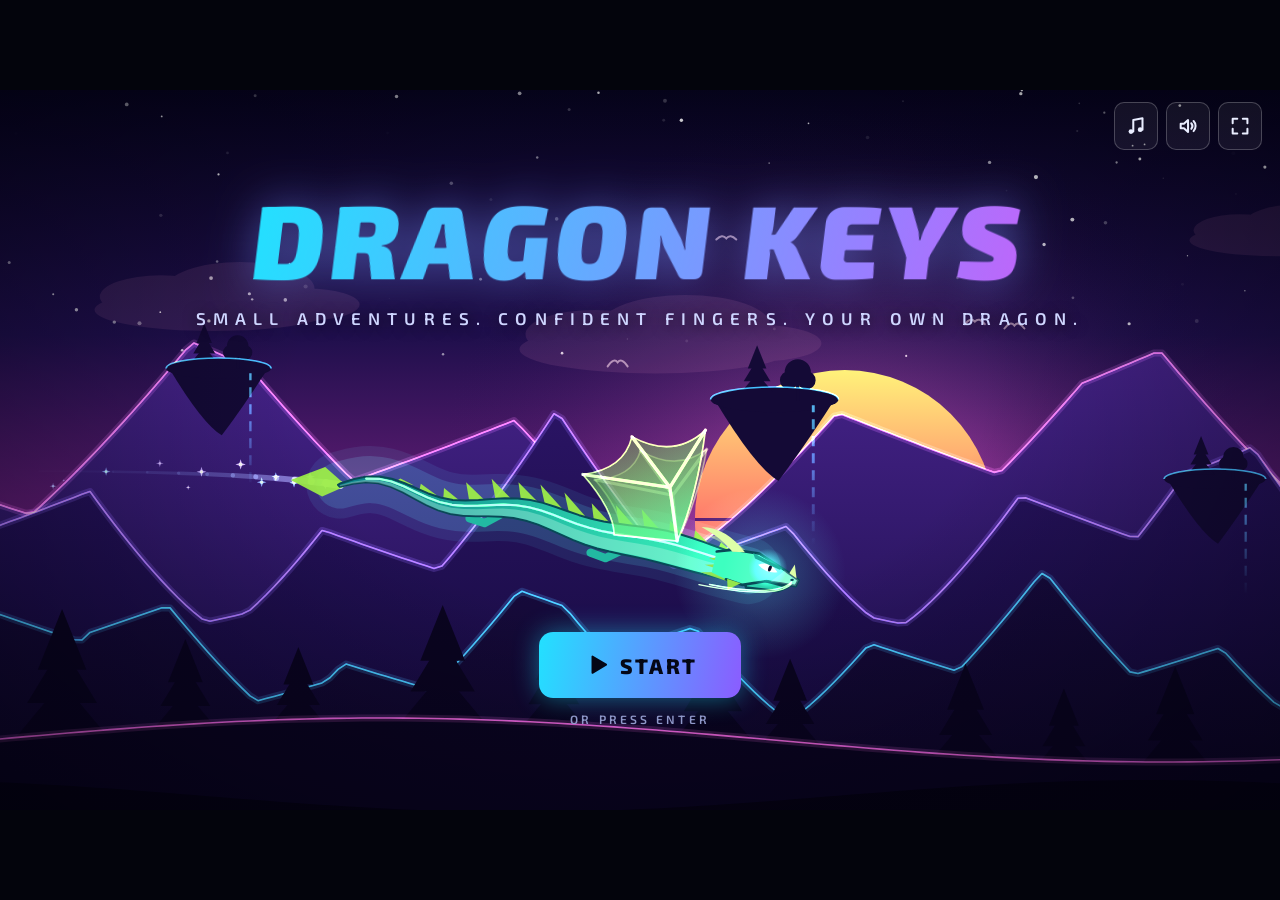
==== commit d4fd3bdb: "Make missions the scene, add world finales, a ghost and lair typing Built on the V2 interpretation. " ====
--- a/typing-game/index.html
+++ b/typing-game/index.html
@@ -427,6 +427,19 @@
 .lv-banner h2 {font-size:26px}
 .lv-banner p {font-size:15px;margin-top:6px}
 @media (prefers-reduced-motion:reduce){.mission-choice{transition:none}.mission-choice:hover{transform:none}}
+
+/* ---------- typing words in the lair, and the story swap ---------- */
+.lair-say { display: flex; align-items: center; justify-content: center; gap: 12px; height: 34px; margin: -2px 0 10px; }
+.lair-say span { font-size: 10px; font-weight: 700; letter-spacing: .24em; text-transform: uppercase; color: var(--dim); }
+.lair-typed { min-width: 150px; height: 32px; padding: 0 12px; border-radius: 8px; background: rgba(255, 255, 255, .06); border: 1px solid var(--line); font: 700 20px/30px var(--mono); letter-spacing: 3px; color: #fff; text-align: left; }
+.lair-typed.hit { color: #050818; background: #9dffe0; border-color: #fff; box-shadow: 0 0 20px #9dffe0; }
+.companion-panel .trick-buttons .btn { text-transform: none; letter-spacing: 2px; font: 700 14px var(--mono); }
+.lv-banner .swap { margin-top: 12px; }
+.result-notes { margin: 2px 0 10px !important; font-size: 15px !important; line-height: 1.55 !important; color: #cfe6f0 !important; }
+.result-notes b { color: #9dffe0; }
+.modal.result { width: 760px; }
+.modal.result .row { flex-wrap: nowrap; gap: 10px; }
+.modal.result .row .btn { flex: none; }
 
 </style>
 </head>
@@ -906,8 +919,8 @@
     pet: { name: '', color: 'emerald', trail: 'spark', crest: 'horns' },
     coins: 0, levels: {}, owned: {}, seenStage: 0,
     keys: {}, history: [], streak: { count: 0, last: '' }, totalSecs: 0,
-    settings: { sound: true, music: true, unlockAll: false, difficulty: 'normal', memoryHints: false }, mini: { best: 0, plays: 0 },
-    adventure: { completed: 0, sessionCount: 0, lastReward: 0 }, checkpoint: null,
+    settings: { sound: true, music: true, unlockAll: false, difficulty: 'normal', memoryHints: false, alwaysHints: false }, mini: { best: 0, plays: 0 },
+    adventure: { completed: 0, sessionCount: 0, lastReward: 0, warmDay: '' }, checkpoint: null,
   });
 
   let S = fresh();
@@ -1011,6 +1024,9 @@
       out.levels[id] = {stars:number(r.stars, 0, 3, strict), bestAcc:number(r.bestAcc, 0, 100, strict),
         bestWpm:number(r.bestWpm, 0, 1000, strict), plays:number(r.plays, 0, 1e6, strict)};
       if (r.recoveryAcc !== undefined) out.levels[id].recoveryAcc = number(r.recoveryAcc, 0, 100, strict);
+      // the pace of her best run, as seconds at each twentieth of the level, for the ghost to replay
+      if (Array.isArray(r.ghost) && r.ghost.length === 20) out.levels[id].ghost = r.ghost.map(n => number(n, 0, 7200, strict, false));
+      else if (strict && r.ghost !== undefined) fail('A saved best run is invalid.');
     }
     const owned = record(raw.owned, strict, 'Unlocked looks');
     for (const [prefix, options] of [['c-',DRAGON_COLORS],['t-',TRAILS],['h-',CRESTS]]) for (const id of Object.keys(options)) {
@@ -1034,7 +1050,7 @@
     }
     const streak = record(raw.streak, strict, 'Daily practice');
     out.streak = {count:number(streak.count, 0, 100000, strict),last:typeof streak.last === 'string' && /^\d{4}-\d{2}-\d{2}$/.test(streak.last) && Number.isFinite(Date.parse(streak.last + 'T12:00')) ? streak.last : ''};
-    for (const k of ['sound','music','unlockAll','memoryHints']) out.settings[k] = bool(settings[k], out.settings[k], strict);
+    for (const k of ['sound','music','unlockAll','memoryHints','alwaysHints']) out.settings[k] = bool(settings[k], out.settings[k], strict);
     if (['calm','normal','fierce'].includes(settings.difficulty)) out.settings.difficulty = settings.difficulty;
     else if (strict && settings.difficulty !== undefined) fail('The saved challenge difficulty is invalid.');
     const mini = record(raw.mini, strict, 'Gem Storm');
@@ -1042,7 +1058,8 @@
     const adventure = record(raw.adventure, strict, 'Adventures');
     const passed = Object.values(out.levels).filter(l => l.stars > 0).length;
     out.adventure = {completed:number(adventure.completed, passed, 1e6, strict),sessionCount:number(adventure.sessionCount, 0, 1000, strict),
-      lastReward:number(adventure.lastReward, 0, 1e6, strict)};
+      lastReward:number(adventure.lastReward, 0, 1e6, strict),
+      warmDay:typeof adventure.warmDay === 'string' && /^\d{4}-\d{2}-\d{2}$/.test(adventure.warmDay) ? adventure.warmDay : ''};
     try { out.checkpoint = checkpoint(raw.checkpoint); } catch (e) { if (strict) throw e; }
     return out;
   }
@@ -1146,6 +1163,13 @@
     if (ok) rec.hit++; else rec.miss++;
     // Let old mistakes fade so the chart shows how she types now
     if (rec.hit + rec.miss > 200) { rec.hit = Math.round(rec.hit * 0.7); rec.miss = Math.round(rec.miss * 0.7); }
+    if (k !== '^' && (ch !== k || SHIFTED[ch])) noteKey('^', ok);   // '^' stands for using Shift
+  }
+  /* Does she hit this key reliably enough that the finger hints can stay quiet? */
+  function mastered(ch) {
+    const one = k => { const r = S.keys[k]; return !!r && r.hit + r.miss >= 20 && r.miss / (r.hit + r.miss) <= 0.06; };
+    const k = ch.toLowerCase();
+    return one(k) && (ch === k && !SHIFTED[ch] || one('^'));
   }
 
   /* Returns the daily streak bonus if this is the first finished level today, else 0 */
@@ -1160,7 +1184,7 @@
   function addCoins(n) { S.coins = Math.max(0, S.coins + n); }
 
   return { load, save, reset, get, totalStars, stage, levelStars, worldLevels, worldDone, worldOpen, levelOpen,
-    nextLevel, highestIndex, weakKeys, noteKey, touchStreak, addCoins, today, owns, give, ownKey, priceOf, grantRewards,
+    nextLevel, highestIndex, weakKeys, noteKey, mastered, touchStreak, addCoins, today, owns, give, ownKey, priceOf, grantRewards,
     getCheckpoint, setCheckpoint, clearCheckpoint, exportSave, inspectBackup, restoreBackup,
     isMemoryOnly: () => memoryOnly, getLoadWarning: () => loadWarning };
 })();
@@ -2565,9 +2589,9 @@
 const EMBER_SKIN = { a: '#ff7a3d', b: '#7a1030', fin: '#ffd23f', belly: '#ffd9b0', glow: '255,110,60' };
 const ASHEN_SKIN = { a: '#ff3d5a', b: '#1a0612', fin: '#ff9a3d', belly: '#ffb0a0', glow: '255,60,80' };
 const DIFFICULTY = {
-  calm:   { name: 'Calm',   text: 'No enemies. Just you, the keys and the music.' },
-  normal: { name: 'Normal', text: 'Optional battles on completed lessons. Two different slips in one word let an enemy strike. No timer.' },
-  fierce: { name: 'Fierce', text: 'Optional battles on completed lessons, with a word timer. Pays 25% more shards. Learning flights stay gentle.' },
+  calm:   { name: 'Calm',   text: 'No enemies and no bosses. Just the missions.' },
+  normal: { name: 'Normal', text: 'Each world ends with a boss. Other battles are optional on finished lessons. No timer.' },
+  fierce: { name: 'Fierce', text: 'As Normal, but enemies and bosses also strike if a word takes too long. Pays 25% more shards.' },
 };
 
 /* ---------------- how each enemy is drawn (all face left, toward the dragon) ---------------- */
@@ -2644,7 +2668,9 @@
   /* is there fighting on this level, given the difficulty she chose? */
   static on(idx, challenge = false) {
     const d = Store.get().settings.difficulty;
-    return !!challenge && !!LEVELS[idx] && Store.levelStars(LEVELS[idx].id) > 0 && d !== 'calm';
+    if (d === 'calm' || !LEVELS[idx]) return false;
+    if (BOSS_LEVELS.has(LEVELS[idx].id)) return true;            // the last level of a world is always its boss
+    return !!challenge && Store.levelStars(LEVELS[idx].id) > 0;  // other battles are an optional replay
   }
   static moves() {
     const S = Store.get();
@@ -2863,7 +2889,7 @@
     this.cast = null; if (this.castEl) { this.castEl.remove(); this.castEl = null; }
     Scene.slowmo = false; this.lv.el.classList.remove('casting');
     const L = this.lv.L; L.lastT = 0;
-    if (L.phase === 'play') this.lv.kb.target(L.lines[L.li][L.pos]);
+    if (L.phase === 'play') this.lv.aim();
     this.hud();
   }
   fizzle(e) {
@@ -3206,17 +3232,18 @@
         useFinger(p.shiftFinger, 'pinky on Shift');
       }
     }
-    function target(ch) {
+    /* quiet: she knows this key, so show nothing unless she pauses or asks */
+    function target(ch, quiet = memory) {
       clear();
       if (ch == null || destroyed) return;
       current = ch;
-      if (!memory) { reveal(); return; }
-      if (title) title.textContent = 'Try this key from memory';
-      if (detail) detail.textContent = 'A hint appears after a short pause. You can ask for it any time.';
-      if (badge) badge.textContent = '?';
+      if (!quiet) { reveal(); return; }
+      if (title) title.textContent = 'Eyes on the screen';
+      if (detail) detail.textContent = 'You know this key. A hint appears if you pause.';
+      if (badge) badge.textContent = '\u2713';
       if (coach) coach.classList.add('awaiting-hint');
       if (help) help.hidden = false;
-      pending = setTimeout(reveal, 1200);
+      pending = setTimeout(reveal, 1500);
     }
     function setMemoryHints(enabled) { memory = !!enabled; const ch = current; if (ch != null) target(ch); }
     function onHelp(event) { event.preventDefault(); reveal(); help.blur(); }
@@ -3255,103 +3282,236 @@
   return { markup, create, plan, fingerName, fingerOf, coaching };
 })();
 
-
-/* Adventure objectives accompany the existing, progressively taught key sets. */
+/* ---- missions.js ---- */
+/* Dragon Keys - story missions. Each mission is a scene across the sky that the dragon
+   builds as she types: every finished word lights one more piece, and finishing the
+   level plays a short ending. */
 'use strict';
+
 const Missions = (() => {
   const objectives = [
-    { kind:'bridge', title:'The starlight crossing', goal:'A broken sky bridge separates two islands. Each completed phrase restores another piece.', success:'The bridge is open. Travellers can cross again.' },
-    { kind:'rescue', title:'A friend in the clouds', goal:'A little sky owl has lost its way. Light a trail so it can fly safely home.', success:'Your sky owl friend is home. It gives you a thankful little bow.' },
-    { kind:'garden', title:'The sleeping garden', goal:'The wind garden needs a little dragon magic. Each phrase helps another flower bloom.', success:'The garden is awake, and its flowers are dancing in the breeze.' },
-    { kind:'beacon', title:'The missing lights', goal:'The guiding beacon has gone dark. Gather light as you type and help it shine again.', success:'The beacon shines. Every dragon can find the path home.' },
-    { kind:'mend', title:'The cloud engine', goal:'An island has drifted off course. Restore the rings of its cloud engine, one phrase at a time.', success:'The cloud engine is turning. The island is back on its gentle course.' },
-    { kind:'chart', title:'A map of small wonders', goal:'An explorer left an unfinished star map. Reveal its hidden constellation with your dragon.', success:'A new constellation fills the map. Where will it lead next?' },
+    { kind: 'bridge', pieces: 20, title: 'The starlight crossing', goal: 'A sky bridge has gone dark. Every word you finish lights another plank.', success: 'The bridge is open. Travellers can cross again.' },
+    { kind: 'rescue', pieces: 16, title: 'A friend in the clouds', goal: 'A sky owl has lost its way. Light a trail of stars to lead it home.', success: 'The sky owl is home, and it knows who to thank.' },
+    { kind: 'garden', pieces: 18, title: 'The sleeping garden', goal: 'The wind garden is asleep. Every word you finish wakes another flower.', success: 'The garden is awake and dancing in the breeze.' },
+    { kind: 'beacon', pieces: 14, title: 'The missing lights', goal: 'The beacon has gone dark. Gather the lost lights and send them home.', success: 'The beacon shines. Every dragon can find the way.' },
+    { kind: 'mend', pieces: 16, title: 'The cloud engine', goal: 'An island is drifting. Restart its cloud engine, one ring at a time.', success: 'The engine is turning and the island is back on course.' },
+    { kind: 'chart', pieces: 14, title: 'A map of small wonders', goal: 'An explorer left a star map unfinished. Join the stars to reveal it.', success: 'A new constellation fills the map.' },
   ];
-  const places = ['Meadow','Peaks','Cavern','Citadel','Summit'];
+  const places = ['Meadow', 'Peaks', 'Cavern', 'Citadel', 'Summit'];
   const unlocks = [
-    { at:1, id:'hello', name:'A dragon greeting', text:'Your dragon greets you by name at the lair.' },
-    { at:2, id:'loop', name:'Sky loop', text:'Your dragon learned Sky Loop. Try it in the lair.' },
-    { at:4, id:'lanterns', name:'Floating lanterns', text:'Warm lanterns now float around your lair.' },
-    { at:6, id:'owl', name:'A visiting sky owl', text:'A sky owl has made your lair its favourite stopping place.' },
-    { at:8, id:'heart', name:'Heart flight', text:'Your dragon learned Heart Flight. Try your new trick in the lair.' },
-    { at:10, id:'flowers', name:'A wind garden', text:'A little wind garden blooms in your lair.' },
-    { at:14, id:'eight', name:'Ribbon flight', text:'Your dragon learned Ribbon Flight. Choose it in the lair.' },
-    { at:18, id:'pennants', name:'Explorer pennants', text:'Your lair now flies the colours of a seasoned explorer.' },
-    { at:22, id:'sparks', name:'Firefly friends', text:'Gentle fireflies have joined your dragon at home.' },
-    { at:28, id:'stars', name:'Your constellation', text:'A dragon constellation glows above your lair.' },
+    { at: 1, id: 'hello', name: 'A dragon greeting', text: 'Your dragon greets you by name at the lair.' },
+    { at: 2, id: 'loop', name: 'Sky loop', text: 'Your dragon learned Sky Loop. Type "loop" in the lair.' },
+    { at: 4, id: 'lanterns', name: 'Floating lanterns', text: 'Warm lanterns now float around your lair.' },
+    { at: 6, id: 'owl', name: 'A visiting sky owl', text: 'A sky owl has made your lair its favourite stopping place.' },
+    { at: 8, id: 'heart', name: 'Heart flight', text: 'Your dragon learned Heart Flight. Type "heart" in the lair.' },
+    { at: 10, id: 'flowers', name: 'A wind garden', text: 'A wind garden blooms in your lair.' },
+    { at: 14, id: 'eight', name: 'Ribbon flight', text: 'Your dragon learned Ribbon Flight. Type "ribbon" in the lair.' },
+    { at: 18, id: 'pennants', name: 'Explorer pennants', text: 'Your lair now flies the colours of a seasoned explorer.' },
+    { at: 22, id: 'sparks', name: 'Firefly friends', text: 'Fireflies have joined your dragon at home.' },
+    { at: 28, id: 'stars', name: 'Your constellation', text: 'A dragon constellation glows above your lair.' },
   ];
-  function get(id, route=0) {
-    const level=LEVELS.find(l=>l.id===id)||LEVELS[0];
-    route=route===1?1:0;
-    const local=LEVELS.filter(l=>l.world===level.world).indexOf(level);
-    const objective=objectives[(local+(level.world-1)*2+route*3)%objectives.length];
-    return {...objective,id:level.id,route,world:level.world,title:`${places[level.world-1]} · ${objective.title}`};
-  }
-  const rewards = count => unlocks.filter(r=>r.at<=count);
+
+  function get(id, route = 0) {
+    const level = LEVELS.find(l => l.id === id) || LEVELS[0];
+    route = route === 1 ? 1 : 0;
+    const local = LEVELS.filter(l => l.world === level.world).indexOf(level);
+    const objective = objectives[(local + (level.world - 1) * 2 + route * 3) % objectives.length];
+    return { ...objective, id: level.id, route, world: level.world, title: `${places[level.world - 1]} · ${objective.title}` };
+  }
+  /* the last level of a world is its finale: a boss, not a building job */
+  function boss(id) {
+    const level = LEVELS.find(l => l.id === id) || LEVELS[0], w = WORLDS[level.world - 1], foe = FOE_INFO[w.theme];
+    return { kind: 'boss', pieces: 0, id: level.id, route: 0, world: level.world, title: `${places[level.world - 1]} finale · ${foe.boss}`,
+      goal: `The ${foe.boss} blocks the way out of ${w.name}. Every word you finish weakens it.`,
+      success: `The ${foe.boss} is beaten. ${w.name} is safe.`, lost: `The ${foe.boss} got away this time. Your stars still count.` };
+  }
+  /* which of the two stories to tell: they alternate each time a level is played */
+  function autoRoute(id) { const r = Store.get().levels[id]; return r && r.plays % 2 ? 1 : 0; }
+
+  const rewards = count => unlocks.filter(r => r.at <= count);
   function rewardText(count) {
-    const earned=rewards(count), latest=earned.at(-1), next=unlocks.find(r=>r.at>count);
-    if(!latest) return 'Finish your first mission to earn a greeting from your dragon.';
-    return latest.text+(next?` Next discovery in ${next.at-count} mission${next.at-count===1?'':'s'}.`:' Your lair is full of the discoveries you made together.');
-  }
-  function dot(c,x,y,r,color) { c.fillStyle=color;c.beginPath();c.arc(x,y,r,0,Math.PI*2);c.fill(); }
-  function line(c,x,y,x2,y2,color,width=3) {c.strokeStyle=color;c.lineWidth=width;c.beginPath();c.moveTo(x,y);c.lineTo(x2,y2);c.stroke();}
-  function star(c,x,y,size,color) {
-    c.fillStyle=color;c.beginPath();
-    for(let i=0;i<10;i++){const a=i*Math.PI/5-Math.PI/2,r=size*(i%2?0.43:1);if(i)c.lineTo(x+Math.cos(a)*r,y+Math.sin(a)*r);else c.moveTo(x+Math.cos(a)*r,y+Math.sin(a)*r);}c.closePath();c.fill();
-  }
-  function owl(c,x,y,t,size=1) {
-    c.save();c.translate(x,y);c.scale(size,size);
-    c.fillStyle='#b5e5f1'; c.beginPath();c.ellipse(-13,-2,17,7,-0.4-Math.sin(t*4)*0.15,0,Math.PI*2);c.fill();
-    c.beginPath();c.ellipse(13,-2,17,7,0.4+Math.sin(t*4)*0.15,0,Math.PI*2);c.fill();
-    dot(c,0,0,16,'#def9f8');dot(c,-6,-2,6,'#2d5c72');dot(c,6,-2,6,'#2d5c72');dot(c,-5,-3,2,'#fff');dot(c,5,-3,2,'#fff');
-    c.fillStyle='#f4c878';c.beginPath();c.moveTo(-3,5);c.lineTo(3,5);c.lineTo(0,10);c.closePath();c.fill();c.restore();
-  }
-  function flower(c,x,y,t,color='#f3a9df') {
-    line(c,x,y,x+Math.sin(t)*3,y-28,'#67bcac',3);
-    for(let j=0;j<5;j++){const a=j*Math.PI*2/5;dot(c,x+Math.cos(a)*8,y-30+Math.sin(a)*8,6,color);}dot(c,x,y-30,5,'#ffe0a1');
-  }
-  function draw(c,m,progress,t) {
-    if(!m)return;
-    const p=Math.max(0,Math.min(1,Number(progress)||0)),n=Math.floor(p*8),W=typeof App==='undefined'?1280:App.W;
-    c.save();c.translate(W*0.76,191);c.lineCap='round';c.lineJoin='round';
-    const halo=c.createRadialGradient(0,0,12,0,0,155);halo.addColorStop(0,'rgba(98,228,215,.12)');halo.addColorStop(1,'rgba(98,228,215,0)');c.fillStyle=halo;c.fillRect(-160,-112,320,210);
-    const base='#315b78',lit='#b5f4dd',gold='#ffe0a1';
-    if(m.kind==='bridge'){
-      c.fillStyle='#274a69';c.beginPath();c.moveTo(-144,45);c.lineTo(-88,45);c.lineTo(-116,88);c.closePath();c.fill();c.beginPath();c.moveTo(88,45);c.lineTo(144,45);c.lineTo(115,88);c.closePath();c.fill();
-      for(let i=0;i<8;i++){const x=-88+i*25;c.fillStyle=i<n?lit:base;c.fillRect(x,24+Math.sin(i/7*Math.PI)*-10,21,9);if(i<n)dot(c,x+10,17,2,gold);}
-      line(c,-115,25,-115,-10,gold,3);star(c,-115,-17,7,gold);line(c,116,25,116,-10,n===8?gold:base,3);star(c,116,-17,7,n===8?gold:base);
-    } else if(m.kind==='rescue'){
-      for(let i=0;i<8;i++)star(c,-114+i*31,16+Math.sin(i*.65)*21,5,i<n?gold:base);
-      c.strokeStyle=lit;c.lineWidth=3;c.beginPath();c.arc(119,-4,33,Math.PI,Math.PI*2);c.stroke();c.fillStyle='#6e6b76';c.fillRect(85,27,68,7);
-      owl(c,-115+p*224,-20+Math.sin(t*2)*5,t,1.2);
-    } else if(m.kind==='garden'){
-      c.fillStyle='#294f58';c.beginPath();c.ellipse(0,57,138,15,0,0,Math.PI*2);c.fill();
-      for(let i=0;i<8;i++){const x=-112+i*32,y=44+(i%2)*9;if(i<n)flower(c,x,y,t+i,['#ffb5de','#b3beff','#ffe0a1'][i%3]);else{line(c,x,y,x,y-10,'#457e73',2);dot(c,x,y-12,3,'#79bbaa');}}
-    } else if(m.kind==='beacon'){
-      c.fillStyle='#426279';c.fillRect(-28,-30,56,92);c.fillStyle='#d7c599';c.fillRect(-35,-36,70,8);c.fillRect(-36,58,72,8);
-      for(let i=0;i<8;i++){c.fillStyle=i<n?gold:base;c.fillRect(-18,46-i*10,36,6);}
-      dot(c,0,-54,14+p*5,p>0?gold:base);if(p>0){c.globalAlpha=p*.7;for(let i=0;i<6;i++){const a=-Math.PI+i*Math.PI/5;line(c,Math.cos(a)*29,-54+Math.sin(a)*29,Math.cos(a)*57,-54+Math.sin(a)*57,gold,2);}c.globalAlpha=1;}
-    } else if(m.kind==='mend'){
-      for(let i=0;i<8;i++){c.strokeStyle=i<n?lit:base;c.lineWidth=6;c.beginPath();c.arc(0,0,54,(i/8)*Math.PI*2+t*p*.25,(i/8)*Math.PI*2+.57+t*p*.25);c.stroke();}
-      c.save();c.rotate(t*p*.45);for(let i=0;i<3;i++){c.rotate(Math.PI*2/3);line(c,0,0,0,-35,gold,5);dot(c,0,-36,7,lit);}c.restore();dot(c,0,0,12,gold);
+    const earned = rewards(count), latest = earned.at(-1), next = unlocks.find(r => r.at > count);
+    if (!latest) return 'Finish your first mission to earn a greeting from your dragon.';
+    return latest.text + (next ? ` Next discovery in ${next.at - count} mission${next.at - count === 1 ? '' : 's'}.` : ' Your lair is full of the discoveries you made together.');
+  }
+
+  /* ---------- drawing ---------- */
+  const LIT = '#9dffe0', GOLD = '#ffd98a', DIM = 'rgba(130,160,225,.3)';
+  let ep = 0, lastT = 0, lastId = '';
+  const dot = (c, x, y, r, color) => { c.fillStyle = color; c.beginPath(); c.arc(x, y, r, 0, TAU); c.fill(); };
+  const seg = (c, x, y, x2, y2, color, width = 3) => { c.strokeStyle = color; c.lineWidth = width; c.beginPath(); c.moveTo(x, y); c.lineTo(x2, y2); c.stroke(); };
+  function halo(c, x, y, r, rgb, a) {
+    const g = c.createRadialGradient(x, y, 0, x, y, r); g.addColorStop(0, `rgba(${rgb},${a})`); g.addColorStop(1, `rgba(${rgb},0)`);
+    c.save(); c.globalCompositeOperation = 'lighter'; c.fillStyle = g; c.beginPath(); c.arc(x, y, r, 0, TAU); c.fill(); c.restore();
+  }
+  function star(c, x, y, size, color) {
+    c.fillStyle = color; c.beginPath();
+    for (let i = 0; i < 10; i++) { const a = i * Math.PI / 5 - Math.PI / 2, r = size * (i % 2 ? 0.43 : 1); if (i) c.lineTo(x + Math.cos(a) * r, y + Math.sin(a) * r); else c.moveTo(x + Math.cos(a) * r, y + Math.sin(a) * r); }
+    c.closePath(); c.fill();
+  }
+  function owl(c, x, y, t, size = 1) {
+    c.save(); c.translate(x, y); c.scale(size, size);
+    c.fillStyle = '#b5e5f1'; c.beginPath(); c.ellipse(-13, -2, 17, 7, -0.4 - Math.sin(t * 6) * 0.3, 0, TAU); c.fill();
+    c.beginPath(); c.ellipse(13, -2, 17, 7, 0.4 + Math.sin(t * 6) * 0.3, 0, TAU); c.fill();
+    dot(c, 0, 0, 16, '#def9f8'); dot(c, -6, -2, 6, '#2d5c72'); dot(c, 6, -2, 6, '#2d5c72'); dot(c, -5, -3, 2, '#fff'); dot(c, 5, -3, 2, '#fff');
+    c.fillStyle = '#f4c878'; c.beginPath(); c.moveTo(-3, 5); c.lineTo(3, 5); c.lineTo(0, 10); c.closePath(); c.fill(); c.restore();
+  }
+  function flower(c, x, y, t, color, grow = 1) {
+    const h = 34 * grow, sway = Math.sin(t) * 4 * grow;
+    seg(c, x, y, x + sway, y - h, '#67d6b4', 3);
+    if (grow < 0.3) { dot(c, x + sway, y - h, 3, '#8fe3c6'); return; }
+    const r = 7 * Math.min(1, (grow - 0.3) / 0.7);
+    for (let j = 0; j < 5; j++) { const a = j * TAU / 5 + t * 0.3; dot(c, x + sway + Math.cos(a) * r * 1.2, y - h + Math.sin(a) * r * 1.2, r, color); }
+    dot(c, x + sway, y - h, r * 0.8, '#fff2c0');
+  }
+
+  /* where each piece of a scene sits. X0..X1 is the stretch of sky the scene uses. */
+  function layout(m, n, W) {
+    const X0 = W * 0.41, X1 = W - 56, span = X1 - X0, P = [];
+    for (let i = 0; i < n; i++) {
+      const u = n > 1 ? i / (n - 1) : 0.5;
+      if (m.kind === 'bridge') P.push([X0 + 46 + u * (span - 92), 238 - Math.sin(u * Math.PI) * 26]);
+      else if (m.kind === 'rescue') P.push([X0 + 20 + u * (span - 150), 176 + Math.sin(u * 7.5) * 46 - u * 20]);
+      else if (m.kind === 'garden') P.push([X0 + 30 + u * (span - 60), 250 - Math.sin(u * Math.PI) * 10 + (i % 2) * 5]);
+      else if (m.kind === 'beacon') P.push([X0 + 10 + hash(i, 31) * (span - 190), 104 + hash(i, 37) * 130]);
+      else if (m.kind === 'mend') { const a = -Math.PI / 2 + i * TAU / n; P.push([X0 + span * 0.6 + Math.cos(a) * 84, 168 + Math.sin(a) * 84]); }
+      else { const pts = [[0, .62], [.09, .3], [.18, .52], [.27, .2], [.37, .36], [.46, .62], [.55, .3], [.64, .5], [.73, .16], [.8, .42], [.87, .66], [.93, .34], [.97, .54], [1, .26]]; const q = pts[Math.round(u * (pts.length - 1))]; P.push([X0 + 20 + q[0] * (span - 40), 96 + q[1] * 150]); }
+    }
+    return { X0, X1, span, P };
+  }
+  const pieces = (m, total) => Math.max(1, Math.min(m.pieces || 1, total));
+  /* the piece that the word just finished has lit, so the level can aim a beam of light at it */
+  function spot(m, wordsDone, total) {
+    if (!m || m.kind === 'boss') return null;
+    const n = pieces(m, total), k = Math.floor(wordsDone / total * n + 1e-6), before = Math.floor((wordsDone - 1) / total * n + 1e-6);
+    if (k === before || k < 1) return null;
+    const L = layout(m, n, App.W), p = L.P[k - 1];
+    return m.kind === 'beacon' ? { x: p[0], y: p[1] } : { x: p[0], y: p[1] - (m.kind === 'garden' ? 30 : 0) };
+  }
+
+  /* st: { done, total (words), t (seconds), finale (seconds since the last word, or -1) } */
+  function draw(c, m, st) {
+    if (!m || m.kind === 'boss') return;
+    const W = App.W, n = pieces(m, st.total), p = st.total ? st.done / st.total : 0;
+    if (m.id + m.route !== lastId || st.t < lastT) { lastId = m.id + m.route; ep = p; }
+    const dt = Math.min(0.05, Math.max(0, st.t - lastT)); lastT = st.t;
+    ep += (p - ep) * (1 - Math.exp(-7 * dt));
+    const k = Math.floor(p * n + 1e-6), f = st.finale, t = st.t, L = layout(m, n, W), P = L.P, X0 = L.X0, X1 = L.X1;
+    const fin = f >= 0 ? Math.min(1, f / 1.6) : 0;
+    c.save(); c.lineCap = 'round'; c.lineJoin = 'round';
+
+    if (m.kind === 'bridge') {
+      for (const [x, s] of [[X0 + 6, 1], [X1 - 6, -1]]) {   // an island at each end, with a lamp post
+        c.fillStyle = '#16264f'; c.beginPath(); c.moveTo(x - 40, 244); c.lineTo(x + 40, 244); c.lineTo(x + s * 8, 300); c.closePath(); c.fill();
+        seg(c, x, 244, x, 196, '#31508a', 4);
+        const on = s === 1 ? k > 0 : k >= n;
+        if (on) halo(c, x, 190, 46, '255,217,138', 0.5 + fin * 0.3);
+        star(c, x, 190, 8, on ? GOLD : '#3a5a8f');
+      }
+      c.strokeStyle = 'rgba(130,160,225,.35)'; c.lineWidth = 1.5; c.beginPath();
+      for (let i = 0; i < n; i++) c.lineTo(P[i][0], P[i][1] - 26); c.stroke();
+      for (let i = 0; i < n; i++) {
+        const [x, y] = P[i], lit = i < k, w = (L.span - 92) / n * 0.72;
+        if (lit) halo(c, x, y, 26, '157,255,224', 0.3);
+        c.fillStyle = lit ? LIT : DIM; c.fillRect(x - w / 2, y - 4, w, 8);
+        seg(c, x, y - 4, x, y - 26, lit ? 'rgba(157,255,224,.7)' : 'rgba(130,160,225,.25)', 1.5);
+      }
+      if (f >= 0) for (let j = 0; j < 4; j++) {   // travellers with lanterns cross
+        const u = clamp(fin * 1.25 - j * 0.12, 0, 1), i = Math.min(n - 1, Math.floor(u * (n - 1))), q = P[i];
+        if (u <= 0) continue;
+        halo(c, q[0], q[1] - 16, 22, '255,217,138', 0.6); dot(c, q[0], q[1] - 12, 5, '#fff2c0'); dot(c, q[0], q[1] - 22, 3.5, GOLD);
+      }
+    } else if (m.kind === 'rescue') {
+      const hx = X1 - 70, hy = 150;   // the owl's home: a ring with a perch
+      c.strokeStyle = k >= n ? GOLD : '#3a5a8f'; c.lineWidth = 4; c.beginPath(); c.arc(hx, hy, 40, Math.PI * 0.85, Math.PI * 2.15); c.stroke();
+      seg(c, hx - 30, hy + 30, hx + 30, hy + 30, k >= n ? GOLD : '#3a5a8f', 5);
+      if (k >= n) halo(c, hx, hy, 80, '255,217,138', 0.25 + fin * 0.35);
+      for (let i = 0; i < n; i++) {
+        const [x, y] = P[i], lit = i < k;
+        if (i) seg(c, P[i - 1][0], P[i - 1][1], x, y, lit ? 'rgba(157,255,224,.55)' : 'rgba(130,160,225,.14)', 1.5);
+        if (lit) halo(c, x, y, 20, '255,217,138', 0.45);
+        star(c, x, y, lit ? 7 : 4.5, lit ? GOLD : '#3a5a8f');
+      }
+      const at = clamp(ep * n - 0.5, 0, n - 1), i0 = Math.floor(at), i1 = Math.min(n - 1, i0 + 1), u = at - i0;
+      let ox = lerp(P[i0][0], P[i1][0], u), oy = lerp(P[i0][1], P[i1][1], u) - 24;
+      if (f >= 0) { ox = lerp(ox, hx, fin); oy = lerp(oy, hy + 12, fin) - Math.sin(fin * Math.PI) * 40; }
+      owl(c, ox, oy + Math.sin(t * 2.4) * 4, t, 1.25);
+      if (fin >= 1) for (let j = 0; j < 5; j++) star(c, hx + Math.cos(t * 2 + j * 1.26) * 62, hy + Math.sin(t * 2 + j * 1.26) * 62, 4, GOLD);
+    } else if (m.kind === 'garden') {
+      c.fillStyle = '#12304a'; c.beginPath(); c.ellipse((X0 + X1) / 2, 262, L.span / 2 + 6, 16, 0, 0, TAU); c.fill();
+      c.strokeStyle = 'rgba(103,214,180,.5)'; c.lineWidth = 1.5; c.beginPath(); c.ellipse((X0 + X1) / 2, 262, L.span / 2 + 6, 16, 0, Math.PI, TAU); c.stroke();
+      const cols = ['#ff9fd6', '#b3beff', '#ffd98a', '#9dffe0'];
+      for (let i = 0; i < n; i++) {
+        const [x, y] = P[i], grow = clamp(ep * n - i, 0, 1);
+        if (grow > 0.3) halo(c, x, y - 32, 22, '255,159,214', 0.22 * grow);
+        flower(c, x, y, t * (1.2 + fin * 2) + i, cols[i % 4], 0.22 + grow * (0.78 + fin * 0.25));
+      }
+      if (f >= 0) for (let j = 0; j < 22; j++) {   // petals lift off on the breeze
+        const u = (fin * 1.3 + hash(j, 3)) % 1, x = X0 + hash(j, 5) * L.span + Math.sin(t * 2 + j) * 14;
+        c.globalAlpha = (1 - u) * fin; dot(c, x, 230 - u * 150, 3, cols[j % 4]); c.globalAlpha = 1;
+      }
+    } else if (m.kind === 'beacon') {
+      const bx = X1 - 60, top = 112;
+      c.fillStyle = '#1a2c58'; c.beginPath(); c.moveTo(bx - 26, 262); c.lineTo(bx - 15, top + 22); c.lineTo(bx + 15, top + 22); c.lineTo(bx + 26, 262); c.closePath(); c.fill();
+      c.fillStyle = '#31508a'; c.fillRect(bx - 22, top + 14, 44, 8);
+      for (let i = 0; i < n; i++) {
+        const u = clamp(ep * n - i, 0, 1), [x, y] = P[i];
+        if (u >= 1) continue;
+        const px = lerp(x, bx, u * u), py = lerp(y, top, u * u) - Math.sin(u * Math.PI) * 30 + Math.sin(t * 2 + i) * 5 * (1 - u);
+        halo(c, px, py, 18, u > 0 ? '255,217,138' : '130,160,225', u > 0 ? 0.6 : 0.3);
+        dot(c, px, py, 4.5, u > 0 ? GOLD : '#7f97cf');
+      }
+      const b = k / n;
+      if (b > 0) halo(c, bx, top, 30 + b * 60, '255,217,138', 0.25 + b * 0.5);
+      dot(c, bx, top, 11 + b * 5, b > 0 ? GOLD : '#3a5a8f');
+      if (b > 0) for (let i = 0; i < 8; i++) { const a = i * TAU / 8 + t * 0.4; seg(c, bx + Math.cos(a) * 24, top + Math.sin(a) * 24, bx + Math.cos(a) * (30 + b * 22), top + Math.sin(a) * (30 + b * 22), `rgba(255,217,138,${0.3 + b * 0.5})`, 2); }
+      if (f >= 0) {   // the beam sweeps the sky
+        const a = Math.PI + 0.25 + Math.sin(f * 2.2) * 0.55, g = c.createLinearGradient(bx, top, bx + Math.cos(a) * 900, top + Math.sin(a) * 900);
+        g.addColorStop(0, `rgba(255,230,160,${0.55 * fin})`); g.addColorStop(1, 'rgba(255,230,160,0)');
+        c.save(); c.globalCompositeOperation = 'lighter'; c.fillStyle = g; c.beginPath(); c.moveTo(bx, top);
+        c.lineTo(bx + Math.cos(a - 0.09) * 950, top + Math.sin(a - 0.09) * 950); c.lineTo(bx + Math.cos(a + 0.09) * 950, top + Math.sin(a + 0.09) * 950); c.closePath(); c.fill(); c.restore();
+      }
+    } else if (m.kind === 'mend') {
+      const cx = X0 + L.span * 0.6, cy = 168 - fin * 14, spin = t * (0.15 + ep * 1.1 + fin * 2.5);
+      c.fillStyle = '#16264f'; c.beginPath(); c.moveTo(cx - 150, cy + 96); c.lineTo(cx + 150, cy + 96); c.lineTo(cx + 40, cy + 150); c.lineTo(cx - 60, cy + 140); c.closePath(); c.fill();
+      if (k > 0) halo(c, cx, cy, 130, '157,255,224', 0.1 + ep * 0.2 + fin * 0.2);
+      for (let i = 0; i < n; i++) {
+        const a0 = -Math.PI / 2 + i * TAU / n + 0.05, a1 = a0 + TAU / n - 0.1, lit = i < k;
+        c.strokeStyle = lit ? LIT : DIM; c.lineWidth = lit ? 9 : 6; c.beginPath(); c.arc(cx, cy, 84, a0, a1); c.stroke();
+      }
+      c.save(); c.translate(cx, cy); c.rotate(spin);
+      for (let i = 0; i < 3; i++) { c.rotate(TAU / 3); seg(c, 0, 0, 0, -56, k > 0 ? GOLD : '#3a5a8f', 6); dot(c, 0, -58, 9, k > 0 ? LIT : '#3a5a8f'); }
+      c.restore(); dot(c, cx, cy, 14, k > 0 ? GOLD : '#3a5a8f');
+      if (f >= 0) for (let j = 0; j < 9; j++) { const u = (fin + j / 9) % 1; c.globalAlpha = (1 - u) * 0.5 * fin; dot(c, cx - 40 + j * 10 + Math.sin(t + j) * 8, cy + 130 + u * 70, 12 + u * 14, '#cfe6ff'); c.globalAlpha = 1; }
     } else {
-      const pts=[[-120,20],[-87,-30],[-50,8],[-16,-45],[24,-22],[56,22],[88,-14],[123,14]];
-      for(let i=0;i<pts.length;i++){const[x,y]=pts[i];if(i)line(c,pts[i-1][0],pts[i-1][1],x,y,i<n?'#8edbd0':base,2);star(c,x,y,7,i<n?gold:base);}
+      for (let i = 0; i < n; i++) {
+        const [x, y] = P[i], lit = i < k;
+        if (i) seg(c, P[i - 1][0], P[i - 1][1], x, y, lit ? `rgba(157,255,224,${0.6 + fin * 0.4})` : 'rgba(130,160,225,.12)', lit ? 2 + fin * 1.5 : 1);
+        if (lit) halo(c, x, y, 22 + fin * 14, '255,217,138', 0.45);
+        star(c, x, y, lit ? 8 + fin * 3 * (0.5 + 0.5 * Math.sin(t * 6 + i)) : 4.5, lit ? GOLD : '#3a5a8f');
+      }
+      if (f >= 0) {   // a shooting star crosses the finished map
+        const u = clamp(f / 1.2, 0, 1), sx = lerp(X0, X1, u), sy = 96 + u * 40;
+        c.save(); c.globalCompositeOperation = 'lighter'; const g = c.createLinearGradient(sx - 160, sy - 24, sx, sy); g.addColorStop(0, 'rgba(255,255,255,0)'); g.addColorStop(1, `rgba(255,255,255,${1 - u})`);
+        c.strokeStyle = g; c.lineWidth = 3; c.beginPath(); c.moveTo(sx - 160, sy - 24); c.lineTo(sx, sy); c.stroke(); c.restore();
+      }
     }
     c.restore();
   }
-  function drawLair(c,count,t) {
-    const has=id=>rewards(count).some(r=>r.id===id),W=App.W;
+
+  function drawLair(c, count, t) {
+    const has = id => rewards(count).some(r => r.id === id), W = App.W;
     c.save();
-    if(has('stars')){for(let i=0;i<7;i++){const x=W*.35+i*44,y=105+Math.sin(i*1.2)*22;star(c,x,y,4,'#ffe0a1');if(i)line(c,x-44,105+Math.sin((i-1)*1.2)*22,x,y,'rgba(183,220,246,.3)',1);}}
-    if(has('lanterns')){for(let i=0;i<3;i++){const x=W*.35+i*W*.13,y=170+Math.sin(t+i)*8;line(c,x,y-18,x,y+25,'#8ea8a6',1);dot(c,x,y,11,'rgba(255,211,129,.22)');dot(c,x,y,5,'#ffe0a1');}}
-    if(has('pennants')){line(c,W*.34,130,W*.66,130,'#78bcae',1);for(let i=0;i<5;i++){c.fillStyle=['#a8d8e7','#d6b4e8','#f8d793'][i%3];c.beginPath();c.moveTo(W*.35+i*W*.065,130);c.lineTo(W*.35+i*W*.065+17,130);c.lineTo(W*.35+i*W*.065+8,150);c.closePath();c.fill();}}
-    if(has('flowers'))for(let i=0;i<8;i++)flower(c,W*.35+i*38,568+(i%2)*5,t+i);
-    if(has('owl'))owl(c,W*.65,485+Math.sin(t*1.5)*6,t,1.5);
-    if(has('sparks'))for(let i=0;i<14;i++)dot(c,W*.36+Math.sin(i*13+t*.3)*120+i*16,450+Math.cos(i*5+t*.5)*65,1.5,'#ffe0a1');
+    if (has('stars')) { for (let i = 0; i < 7; i++) { const x = W * .35 + i * 44, y = 105 + Math.sin(i * 1.2) * 22; star(c, x, y, 4, '#ffe0a1'); if (i) seg(c, x - 44, 105 + Math.sin((i - 1) * 1.2) * 22, x, y, 'rgba(183,220,246,.3)', 1); } }
+    if (has('lanterns')) { for (let i = 0; i < 3; i++) { const x = W * .35 + i * W * .13, y = 170 + Math.sin(t + i) * 8; seg(c, x, y - 18, x, y + 25, '#8ea8a6', 1); dot(c, x, y, 11, 'rgba(255,211,129,.22)'); dot(c, x, y, 5, '#ffe0a1'); } }
+    if (has('pennants')) { seg(c, W * .34, 130, W * .66, 130, '#78bcae', 1); for (let i = 0; i < 5; i++) { c.fillStyle = ['#a8d8e7', '#d6b4e8', '#f8d793'][i % 3]; c.beginPath(); c.moveTo(W * .35 + i * W * .065, 130); c.lineTo(W * .35 + i * W * .065 + 17, 130); c.lineTo(W * .35 + i * W * .065 + 8, 150); c.closePath(); c.fill(); } }
+    if (has('flowers')) for (let i = 0; i < 8; i++) flower(c, W * .35 + i * 38, 568 + (i % 2) * 5, t + i, ['#ff9fd6', '#b3beff', '#ffd98a'][i % 3]);
+    if (has('owl')) owl(c, W * .27, 452 + Math.sin(t * 1.5) * 6, t, 1.5);
+    if (has('sparks')) for (let i = 0; i < 14; i++) dot(c, W * .36 + Math.sin(i * 13 + t * .3) * 120 + i * 16, 450 + Math.cos(i * 5 + t * .5) * 65, 1.5, '#ffe0a1');
     c.restore();
   }
-  return {get,rewards,rewardText,draw,drawLair};
+
+  return { get, boss, autoRoute, rewards, rewardText, draw, drawLair, spot };
 })();
 
 /* ---- ui.js ---- */
@@ -3543,60 +3703,47 @@
 })();
 
 
-/* Mission choice and an untimed, eight-key hand-position warmup. */
+/* The home-key warm-up. It runs before the first flight of each day, then gets out of the way. */
 'use strict';
 App.register('briefing', {
-  enter(el, {id,skipWarmup=false}={}) {
-    const level=LEVELS.find(l=>l.id===id)||Store.nextLevel();
-    if(!Store.levelOpen(level.id)){App.go('den');return;}
-    this.id=level.id;this.level=level;this.skipWarmup=skipWarmup;this.phase='choice';this.taps=0;
-    Scene.setTheme(WORLDS[level.world-1].theme);Scene.setHorizon(0);Scene.setSpeed(12);
-    Sound.music('home');Sound.setEnergy(.25);
-    el.addEventListener('click',e=>{const b=e.target.closest('[data-act]');if(b)this.act(b.dataset.act,b);});
-    this.choose();
-  },
-  choose() {
-    const checkpoint=Store.getCheckpoint();
-    const replaces=checkpoint && checkpoint.id!==this.id;
-    this.el.innerHTML=`${App.hud({back:true,title:'Choose an adventure',sub:this.level.title})}
-      <div class="adventure-heading"><div class="kicker">Same keys · two paths</div><h2>Where shall we help today?</h2><p>Both missions practise ${esc(this.level.title)}. Choose the story you like.</p></div>
-      <div class="mission-choices">${[0,1].map(route=>{const m=Missions.get(this.id,route);return `<button class="mission-choice panel" data-act="choose" data-route="${route}"><span class="mission-symbol">${ic(['bridge','mend','chart'].includes(m.kind)?'map':'star')}</span><span class="kicker">Adventure ${route+1}</span><h3>${esc(m.title)}</h3><p>${esc(m.goal)}</p><span class="mission-cta">Choose this mission ${ic('next')}</span></button>`;}).join('')}</div>
-      <div class="adventure-footnote">${replaces ? 'Starting this mission replaces your unfinished checkpoint. Completed levels stay saved.' : this.skipWarmup ? 'One more little adventure. No timer in learning missions.' : 'A short F + J warmup, two missions, then a chance to rest. No timer in learning missions.'}</div>`;
-  },
-  warmup() {
-    this.phase='warmup';this.taps=0;
-    const S=Store.get();
-    this.el.innerHTML=`${App.hud({back:true,title:'Hands ready',sub:'Warmup · no score or timer'})}
-      <div class="warmup-heading panel"><div class="kicker">A little ritual before flying</div><h2>Find the bumps. Find your home.</h2><p>Left index on <b>F</b>. Right index on <b>J</b>. Rest your other fingers beside them.</p><p>Alternate the two index fingers to wake ${esc(S.pet.name||'your dragon')}.</p><div class="warmup-taps" aria-label="Warmup progress">${'<i></i>'.repeat(8)}</div><span class="warmup-note" role="status">8 gentle taps. Take your time.</span></div>
+  enter(el, { id } = {}) {
+    const level = LEVELS.find(l => l.id === id) || Store.nextLevel(), S = Store.get();
+    if (!Store.levelOpen(level.id)) { App.go('den'); return; }
+    this.id = level.id; this.taps = 0;
+    Scene.setTheme(WORLDS[level.world - 1].theme); Scene.setHorizon(0); Scene.setSpeed(12);
+    Sound.music('home'); Sound.setEnergy(.25);
+    el.addEventListener('click', e => { const b = e.target.closest('[data-act]'); if (b) this.act(b.dataset.act); });
+    el.innerHTML = `${App.hud({ back: true, title: 'Hands ready', sub: 'Once a day · no score or timer' })}
+      <div class="warmup-heading panel"><div class="kicker">Today's warm-up</div><h2>Find the bumps on F and J</h2>
+        <p>Left index on <b>F</b>. Right index on <b>J</b>. Tap them in turn to wake ${esc(S.pet.name || 'your dragon')}.</p>
+        <div class="warmup-taps" aria-label="Warm-up progress">${'<i></i>'.repeat(8)}</div><span class="warmup-note" role="status">8 taps, then you fly.</span>
+        <div style="margin-top:12px"><button class="btn small" data-act="skip">Skip today</button></div></div>
       <div class="kb-dock panel">${Keyboard.markup()}</div>`;
-    this.kb=Keyboard.create(this.el);this.kb.setLearned('fj');this.kb.target('f');
-  },
-  act(a,b) {
-    if(a==='back'){Sound.click();App.go('den');}
-    else if(a==='choose' && this.phase==='choice'){
-      this.route=Number(b.dataset.route)===1?1:0;Sound.click();
-      if(this.skipWarmup)this.launch();else this.warmup();
-    }
-  },
-  launch(){App.go('level',{id:this.id,route:this.route});},
+    this.kb = Keyboard.create(el); this.kb.setLearned('fj'); this.kb.target('f', false);
+  },
+  act(a) {
+    if (a === 'back') { Sound.click(); App.go('den'); }
+    else if (a === 'skip') { Sound.click(); this.launch(); }
+  },
+  launch() {
+    const S = Store.get();
+    S.adventure.warmDay = Store.today(); Store.save();
+    App.go('level', { id: this.id, route: Missions.autoRoute(this.id) });
+  },
   key(e) {
-    if(e.ctrlKey||e.altKey||e.metaKey)return;
-    if(e.key==='Escape'){this.act('back');return;}
-    if(this.phase==='choice'){
-      if(e.key==='1'||e.key==='2')this.act('choose',{dataset:{route:String(Number(e.key)-1)}});
-      return;
-    }
-    if(e.key.length!==1)return;
-    const want=this.taps%2?'j':'f',ok=e.key.toLowerCase()===want;
-    this.kb.press(e,ok);
-    if(!ok){$('.warmup-note',this.el).textContent=`Try ${want.toUpperCase()} with your ${want==='f'?'left':'right'} index finger. No points lost.`;return;}
-    this.taps++;Sound.key(this.taps,0);
-    $$('.warmup-taps i',this.el).forEach((el,i)=>el.classList.toggle('on',i<this.taps));
-    if(this.taps===8){this.launch();return;}
-    $('.warmup-note',this.el).textContent=`${8-this.taps} gentle tap${this.taps===7?'':'s'} to go.`;
-    this.kb.target(this.taps%2?'j':'f');
-  },
-  exit(){if(this.kb){this.kb.destroy();this.kb=null;}}
+    if (e.ctrlKey || e.altKey || e.metaKey) return;
+    if (e.key === 'Escape') { this.act('back'); return; }
+    if (e.key.length !== 1) return;
+    const want = this.taps % 2 ? 'j' : 'f', ok = e.key.toLowerCase() === want;
+    this.kb.press(e, ok);
+    if (!ok) { $('.warmup-note', this.el).textContent = `Try ${want.toUpperCase()} with your ${want === 'f' ? 'left' : 'right'} index finger.`; return; }
+    this.taps++; Sound.key(this.taps, 0);
+    $$('.warmup-taps i', this.el).forEach((el, i) => el.classList.toggle('on', i < this.taps));
+    if (this.taps === 8) { this.launch(); return; }
+    $('.warmup-note', this.el).textContent = `${8 - this.taps} to go.`;
+    this.kb.target(this.taps % 2 ? 'j' : 'f', false);
+  },
+  exit() { if (this.kb) { this.kb.destroy(); this.kb = null; } },
 });
 
 /* ---- screens.js ---- */
@@ -3729,18 +3876,19 @@
   TIPS: [
     'Stars come from accuracy. Slow and clean beats fast and messy.',
     'Keep your eyes on the screen. The glowing key shows where to go.',
-    'Each completed phrase helps your mission take shape.',
+    'Every word you finish builds a little more of the mission.',
     'Index fingers rest on F and J. Feel for the small bumps.',
     'Two missions make a little adventure. You can stop and come back.',
     'Three stars need 98% accuracy. Replay a level to chase them.',
-    'Battles are optional. Practise a lesson first, then try its challenge.',
+    'Every world ends with a boss. Other battles are an optional replay.',
+    'Type a word in the lair to make your dragon play. Try its name too.',
     'Mana full? Press Enter and type the power word.',
   ],
   enter(el, params = {}) {
     const next = Store.nextLevel();
     Scene.setTheme(WORLDS[next.world - 1].theme); Scene.setHorizon(0); Scene.setSpeed(22);
     Sound.music('home'); Sound.setEnergy(0.3);
-    this.t = 0; this.trickTime = 0; this.trick = null;
+    this.t = 0; this.trickTime = 0; this.trick = null; this.buf = '';
     this.tip = params.welcome ? `Welcome, ${Store.get().kid}. Your first adventure is waiting.` : Content.pick(this.TIPS);
     el.addEventListener('click', e => { const b = e.target.closest('[data-act]'); if (b) this.act(b.dataset.act, b); });
     this.d = App.myDragon({ size: [1.8, 1.5, 1.3, 1.15][Store.stage()] }); this.d.place(App.W * 0.6, 330);
@@ -3756,7 +3904,7 @@
     const allDone = LEVELS.every(l => Store.levelStars(l.id) > 0);
     const n = Store.worldLevels(next.world).indexOf(next) + 1, got = Store.levelStars(next.id);
     const checkpoint = Store.getCheckpoint(), pending = checkpoint && LEVELS.find(l=>l.id===checkpoint.id);
-    const rewards = Missions.rewards(S.adventure.completed), tricks = rewards.filter(r=>['loop','heart','eight'].includes(r.id));
+    const cmds = this.commands().filter(c => !c.secret);
     el.innerHTML = `${App.hud({ title: 'The Lair', sub: WORLDS[next.world - 1].name })}
       <div class="lair-card panel">
         <div class="kicker">${STAGE_NAMES[st]}</div><h3>${esc(S.pet.name)}</h3>
@@ -3774,12 +3922,13 @@
         <h4>${esc(pending ? pending.title : next.title)}</h4><p>${pending ? 'Your unfinished mission is waiting.' : `World ${next.world} · Level ${n} · ${WORLDS[next.world - 1].skill}`}</p>
         <div class="stars">${[0, 1, 2].map(i => ic(i < (pending ? Store.levelStars(pending.id) : got) ? 'star' : 'starOff')).join('')}</div>
         <span class="adventure-count">${S.adventure.sessionCount} of 2 missions this adventure</span>
-        <p class="checkpoint-note">${pending ? 'Continue from the key you reached. Your dragon remembers the way.' : 'Start with F + J. Choose a mission. Learn at your own pace.'}</p>
+        <p class="checkpoint-note">${pending ? 'Continue from the key you reached. Your dragon remembers the way.' : 'Press Enter to fly. Two missions make an adventure.'}</p>
         <button class="btn" data-act="map">${ic('map')} Choose a lesson</button>
         <p class="checkpoint-note">${Store.isMemoryOnly() ? 'Saving is unavailable in this browser. Use Stats → Export backup before closing.' : 'Saved in this browser. Stats has backup and restore.'}</p>
       </div>
-      <div class="companion-panel panel"><p>${S.adventure.completed ? `“Hello, ${esc(S.kid||'Rider')}. Ready for our next little adventure?”` : `“I’m ${esc(S.pet.name||'Ember')}. Let’s discover this world together.”`}</p>
-        ${tricks.length ? `<div class="trick-buttons">${tricks.map(r=>`<button class="btn" data-act="trick" data-trick="${r.id}">${esc(r.name)}</button>`).join('')}</div>` : ''}
+      <div class="companion-panel panel"><p>${S.adventure.completed ? `“Hello, ${esc(S.kid||'Rider')}. Ready for our next adventure?”` : `“I’m ${esc(S.pet.name||'Ember')}. Let’s fly.”`}</p>
+        <div class="lair-say"><span>Type a word to play</span><b class="lair-typed"></b></div>
+        <div class="trick-buttons">${cmds.map(c => c.open ? `<button class="btn" data-act="trick" data-trick="${c.id}">${c.word}</button>` : `<button class="btn" disabled title="Finish more missions to learn this trick">? ? ?</button>`).join('')}</div>
         <small>${esc(Missions.rewardText(S.adventure.completed))}</small>
       </div>
       <div class="lair-actions">
@@ -3797,12 +3946,14 @@
       Sound.click();
       const cp = Store.getCheckpoint();
       if (cp) App.go('level', { id: cp.id, resume: true });
-      else { if (S.adventure.sessionCount >= 2) { S.adventure.sessionCount = 0; Store.save(); } App.go('briefing', { id: Store.nextLevel().id }); }
-    }
-    else if (a === 'trick') {
-      if (!Missions.rewards(S.adventure.completed).some(r=>r.id===b.dataset.trick)) return;
-      this.trick=b.dataset.trick; this.trickTime=0; Sound.whoosh();
-    }
+      else {
+        if (S.adventure.sessionCount >= 2) { S.adventure.sessionCount = 0; Store.save(); }
+        const id = Store.nextLevel().id;
+        // the warm-up comes before the first flight of the day only
+        if (S.adventure.warmDay !== Store.today()) App.go('briefing', { id }); else App.go('level', { id, route: Missions.autoRoute(id) });
+      }
+    }
+    else if (a === 'trick') this.perform(b.dataset.trick);
     else if (a === 'map') { Sound.click(); App.go('map'); }
     else if (a === 'forge') { Sound.click(); Forge.open(() => { this.d.setLook(Object.assign(DragonViews.look({ dataset: {} }), { size: [1.8, 1.5, 1.3, 1.15][Store.stage()] })); this.render(); }); }
     else if (a === 'parent') { Sound.click(); App.go('parent'); }
@@ -3811,24 +3962,62 @@
       else { Sound.nope(); App.toast('Finish Moonlit Meadow to unlock Gem Storm'); }
     }
   },
+  /* words she can type in the lair, and what each makes the dragon do */
+  commands() {
+    const S = Store.get(), got = id => Missions.rewards(S.adventure.completed).some(r => r.id === id);
+    return [{ word: 'dash', id: 'dash', open: true }, { word: 'flash', id: 'flash', open: true }, { word: 'fire', id: 'fire', open: true },
+      { word: 'loop', id: 'loop', open: got('loop') }, { word: 'heart', id: 'heart', open: got('heart') }, { word: 'ribbon', id: 'eight', open: got('eight') },
+      { word: (S.pet.name || 'ember').toLowerCase(), id: 'name', open: true, secret: true }];
+  },
+  perform(id) {
+    const c = this.commands().find(x => x.id === id), d = this.d, h = d.head(), S = Store.get();
+    if (!c || !c.open) return;
+    if (id === 'fire') {
+      d.jawTarget = 1; Sound.fire();
+      let k = 0;
+      const iv = setInterval(() => { const q = d.mouth(); FX.fire(q.x, q.y, q.dx, q.dy, 1.3); if (++k > 16 || App.screen !== 'den') { clearInterval(iv); d.jawTarget = 0; } }, 45);
+    } else if (id === 'flash') {
+      Sound.levelUp(); FX.burst(h.x, h.y, { n: 40, speed: 520, size: 11, g: 0, colors: ['#ffffff', '#22e1ff', '#ff3df0', '#ffd98a'], ringGrow: 420 }); FX.confetti(50);
+    } else if (id === 'name') {
+      Sound.heal(); FX.text(h.x, h.y - 90, `Hi, ${S.kid || 'Rider'}!`, '#ffd98a', 32); FX.burst(h.x, h.y, { n: 16, speed: 240, g: -200, colors: ['#ff8fc1', '#ffffff'] });
+    } else { this.trick = id; this.trickTime = 0; Sound.whoosh(); }
+  },
+  key(e) {
+    if (e.key === 'Enter') { this.act('play'); return; }
+    if (e.ctrlKey || e.metaKey || e.altKey || !/^[a-zA-Z]$/.test(e.key)) return;
+    this.buf = (this.buf + e.key.toLowerCase()).slice(-12);
+    Sound.key(this.buf.length, 0);
+    const hit = this.commands().find(c => c.open && this.buf.endsWith(c.word));
+    const out = $('.lair-typed', this.el);
+    if (out) { out.textContent = hit ? hit.word : this.buf; out.classList.toggle('hit', !!hit); }
+    clearTimeout(this.bufT); this.bufT = setTimeout(() => { this.buf = ''; const o = $('.lair-typed', this.el); if (o) { o.textContent = ''; o.classList.remove('hit'); } }, hit ? 1200 : 2600);
+    if (hit) { this.buf = ''; this.perform(hit.id); }
+  },
   tick(dt) {
     this.t += dt;
     const t = this.t, W = App.W;
+    if (this.trick === 'dash') {
+      this.trickTime += dt;
+      const u = Math.min(1, this.trickTime / 1.8);
+      this.d.boost = 5; this.d.update(dt, W * .53 + Math.sin(u * TAU) * W * .3, 290 + Math.sin(u * TAU * 2) * 26, 20, 70, 11);
+      if (u === 1) this.trick = null;
+      return;
+    }
     if (this.trick) {
       this.trickTime += dt;
       const u=Math.min(1,this.trickTime/5), a=u*Math.PI*2;
       let x,y;
-      if (this.trick==='heart') { x=W*.53+Math.pow(Math.sin(a),3)*125; y=325-(13*Math.cos(a)-5*Math.cos(2*a)-2*Math.cos(3*a)-Math.cos(4*a))*8; }
-      else if (this.trick==='eight') { x=W*.53+Math.sin(a)*160;y=330+Math.sin(a*2)*67; }
-      else { x=W*.53+Math.cos(a)*145;y=325+Math.sin(a)*100; }
+      if (this.trick==='heart') { x=W*.53+Math.pow(Math.sin(a),3)*125; y=285-(13*Math.cos(a)-5*Math.cos(2*a)-2*Math.cos(3*a)-Math.cos(4*a))*8; }
+      else if (this.trick==='eight') { x=W*.53+Math.sin(a)*160;y=290+Math.sin(a*2)*67; }
+      else { x=W*.53+Math.cos(a)*145;y=285+Math.sin(a)*100; }
       this.d.boost=2;this.d.update(dt,x,y,20,28,8);
       if(u===1)this.trick=null;
       return;
     }
     this.d.boost = 0.8;
-    this.d.update(dt, W * 0.56 + Math.sin(t * 0.55) * 80, 350 + Math.sin(t * 0.9) * 60 + Math.sin(t * 2.1) * 10, 120, 20, 7);
-  },
-  key(e) { if (e.key === 'Enter') this.act('play'); },
+    this.d.update(dt, W * 0.56 + Math.sin(t * 0.55) * 80, 300 + Math.sin(t * 0.9) * 50 + Math.sin(t * 2.1) * 10, 120, 20, 7);
+  },
+  exit() { clearTimeout(this.bufT); },
   /* things she has not been told about yet: growth, and rewards from worlds finished in an older version */
   checkNews() {
     const S = Store.get(), st = Store.stage();
@@ -3975,14 +4164,14 @@
     if (!l || !Store.levelOpen(id)) return;
     const n = Store.worldLevels(l.world).indexOf(l) + 1;
     const checkpoint = Store.getCheckpoint(id);
-    const start = () => { Sound.click(); if(checkpoint) App.go('level', { id, resume:true }); else App.go('briefing', { id }); };
+    const start = () => { Sound.click(); if(checkpoint) App.go('level', { id, resume:true }); else App.go('level', { id, route: Missions.autoRoute(id) }); };
     App.modal(`<div class="modal lv-card"><button class="btn icon x" data-act="close" aria-label="Close">${ic('close')}</button>
       <div class="kicker">World ${l.world} · Level ${n}</div><h2>${esc(l.title)}</h2>
       ${LevelInfo.html(l)}
       ${rec && rec.plays ? `<div class="best">${[0, 1, 2].map(s => ic(s < (rec.stars || 0) ? 'star' : 'starOff')).join('')} best ${rec.bestAcc || 0}% · ${rec.bestWpm || 0} wpm</div>` : ''}
       ${Store.getCheckpoint() && !checkpoint ? '<p>Starting this lesson replaces your unfinished mission checkpoint. Completed levels stay saved.</p>' : ''}
-      <div class="row"><button class="btn primary big" data-act="start">${ic('play')} ${checkpoint ? 'Resume mission' : 'Choose mission'}</button>
-      ${rec && rec.stars && !checkpoint && Store.get().settings.difficulty !== 'calm' ? '<button class="btn" data-act="challenge">Optional battle</button>' : ''}</div></div>`,
+      <div class="row"><button class="btn primary big" data-act="start">${ic('play')} ${checkpoint ? 'Resume mission' : 'Start'}</button>
+      ${rec && rec.stars && !checkpoint && !BOSS_LEVELS.has(id) && Store.get().settings.difficulty !== 'calm' ? '<button class="btn" data-act="challenge">Optional battle</button>' : ''}</div></div>`,
     { dismiss: true, act: a => { if (a === 'start') start(); else if(a==='challenge' && rec && rec.stars){Sound.click();App.go('level',{id,challenge:true});} else App.closeModal(); }, key: e => { if (e.key === 'Enter' || e.key === ' ') start(); } });
   },
   key(e) {
@@ -4043,7 +4232,9 @@
     this.recovery = saved ? saved.recovery : recovery;
     this.attempt = saved ? saved.attempt : attempt;
     this.challenge = !this.recovery && Combat.on(idx, saved ? saved.challenge : challenge);
-    this.mission = Missions.get(id, this.route);
+    this.finale = this.challenge && BOSS_LEVELS.has(id);          // the last level of a world is a boss fight
+    this.mission = this.finale ? Missions.boss(id) : Missions.get(id, this.route);
+    this.resumed = !!saved;
     this.level = level; this.idx = idx; this.t = 0; this.doneT = 0; this.calm = false;
     Scene.setTheme(world.theme); Scene.setHorizon(-250); Scene.setSpeed(40);
     Sound.music(world.theme); Sound.setEnergy(0.1);
@@ -4054,7 +4245,7 @@
     const hues = { meadow: [170, 300, 60, 200], peaks: [190, 50, 320, 130], cave: [50, 185, 320, 95], castle: [45, 190, 330, 130], summit: [130, 190, 50, 320] }[world.theme];
     this.gemList = Array.from({ length: wordsTotal }, (_, i) => ({ D: (i + 1) * this.GAP, y: 196 + Math.sin(i * 1.9) * 44, hue: hues[i % hues.length] }));
     this.L = { lines, li: 0, pos: 0, wi: 0, err: false, total: lines.reduce((t, l) => t + l.length, 0), done: 0, first: 0, errors: 0,
-      streak: 0, best: 0, activeMs: 0, lastT: 0, phase: 'intro', gemsGot: 0, wordsDone: 0, wordsTotal, note: 0, kps: 0, d: 0, heat: 0, idle: 0, missed: {}, segments: [] };
+      streak: 0, best: 0, activeMs: 0, lastT: 0, phase: 'intro', gemsGot: 0, wordsDone: 0, wordsTotal, note: 0, kps: 0, d: 0, heat: 0, idle: 0, missed: {}, segments: [], marks: [] };
     if (saved) {
       Object.assign(this.L, saved.progress, LessonRun.position(lines, saved.progress.li, saved.progress.pos));
       this.L.gemsGot = this.L.wordsDone; this.L.d = this.L.wordsDone * this.GAP;
@@ -4064,21 +4255,20 @@
     const n = Store.worldLevels(level.world).indexOf(level) + 1;
     const fight = this.challenge, foe = FOE_INFO[world.theme];
     const tip = fight
-      ? (BOSS_LEVELS.has(level.id) ? `<b>Boss: ${foe.boss}.</b> Every word you finish hurts it.` : `<b>${foe.name}</b> ride the words. Finish a word to destroy its enemy.`)
-        + ` Two different slips on one word let it strike.${(saved && saved.combat ? saved.combat.fierce : S.settings.difficulty === 'fierce') ? ' Fierce also has a word timer.' : ''} Full mana? Press <b>Enter</b> for a power.`
+      ? (BOSS_LEVELS.has(level.id) ? '' : `<b>${foe.name}</b> ride the words. Finish a word to destroy its enemy.`)
+        + `Two different slips on one word let ${BOSS_LEVELS.has(level.id) ? 'the boss' : 'an enemy'} strike, but stars only count accuracy.${(saved && saved.combat ? saved.combat.fierce : S.settings.difficulty === 'fierce') ? ' Fierce also has a word timer.' : ''} Full mana? Press <b>Enter</b> for a power.`
       : this.recovery ? 'A short practice for the keys that need another try. Reach <b>90% accuracy</b> to earn one star and continue.'
       : 'No timer and no attacks. Feel the bumps on <b>F</b> and <b>J</b>. Follow the finger guide, one key at a time.';
     el.innerHTML = `<div class="edge"></div><div class="lv-progress"><i></i></div>
       <div class="lv-top">
         <button class="btn icon" data-act="pause" aria-label="Pause">${ic('pause')}</button>
-        <div class="hud-title">${esc(level.title)}<small>World ${level.world} · Level ${n} · ${this.recovery ? 'Focused practice' : fight ? 'Optional battle' : 'Learning flight'}</small></div>
+        <div class="hud-title">${esc(level.title)}<small>World ${level.world} · Level ${n} · ${this.recovery ? 'Focused practice' : this.finale ? 'World finale' : fight ? 'Optional battle' : 'Learning flight'}</small></div>
         <div style="flex:1"></div>
         <div class="chip acc" title="Accuracy"><small>acc</small><span>100%</span></div>
         <div class="chip streak" title="Right keys in a row">${ic('flame')}<span>0</span></div>
         <div class="chip gems" title="Shards">${ic('shard')}<span>0</span></div>
         ${App.sysButtons()}
       </div>
-      <div class="mission-status"><strong>${esc(this.mission.title)}</strong><span>${esc(this.mission.goal)}</span></div>
       <div class="flow"><span>Flow</span><div><i></i></div></div>
       <div class="lv-col">
         <div class="prompt panel"><div class="next-line"></div></div>
@@ -4086,18 +4276,24 @@
       </div>
       <div class="lv-banner"><div class="kicker">${saved ? 'Your flight is saved' : this.recovery ? 'Try just the tricky parts' : 'Your mission'}</div><h2>${esc(this.mission.title)}</h2><p>${esc(this.mission.goal)}</p>
         <p>${tip}</p>
+        ${!saved && !this.recovery && !fight ? `<button class="btn small swap" data-act="swap">${ic('retry')} Swap story (Tab)</button>` : ''}
         <div class="go">Press <span class="keycap">SPACE</span> to ${saved ? 'resume' : 'start'}</div></div>`;
     this.prompt = $('.prompt', el); this.nextEl = $('.next-line', el); this.flowEl = $('.flow i', el);
     this.kb = Keyboard.create(el);
     this.kb.setLearned(Content.keysUpTo(idx));
-    this.kb.setMemoryHints(S.settings.memoryHints && Store.levelStars(id) > 0 && !this.recovery);
-    el.addEventListener('click', e => { const b = e.target.closest('[data-act]'); if (b && b.dataset.act === 'pause') this.pause(); });
+    el.addEventListener('click', e => { const b = e.target.closest('[data-act]'); if (b && b.dataset.act === 'pause') this.pause(); else if (b && b.dataset.act === 'swap') this.swap(); });
     el.classList.add('intro');
     this.d = App.myDragon(); this.d.place(this.hx(), 200);
     this.C = fight ? new Combat(this) : null;
     if (this.C && saved && saved.combat) this.C.restore(saved.combat);
     if (this.C && this.C.boss) Sound.music('boss');
-    Scene.onDraw = ctx => { Missions.draw(ctx, this.mission, this.L.done / this.L.total, this.t); if (this.C) this.C.draw(ctx, 'back'); this.d.draw(ctx); if (this.C) this.C.draw(ctx, 'front'); };
+    const best = S.levels[id] && S.levels[id].ghost;
+    this.ghost = best && !this.recovery ? { marks: best, x: this.hx(), y: 150 } : null;
+    Scene.onDraw = ctx => {
+      if (!this.C) Missions.draw(ctx, this.mission, { done: this.L.wordsDone, total: this.L.wordsTotal, t: this.t, finale: this.L.phase === 'done' ? this.doneT : -1 });
+      this.drawGhost(ctx);
+      if (this.C) this.C.draw(ctx, 'back'); this.d.draw(ctx); if (this.C) this.C.draw(ctx, 'front');
+    };
     this.onVisibility = () => { if (document.hidden && this.L.phase === 'play') { this.checkpoint(); if (!App.hasModal) this.pause(true); } };
     this.onPageLeave = () => this.checkpoint();
     document.addEventListener('visibilitychange', this.onVisibility);
@@ -4107,6 +4303,40 @@
     this.tick(0);
   },
   hx() { return App.W / 2 - 250; },
+
+  /* Point the keyboard guide at the next key. Keys she already hits reliably stay quiet. */
+  aim() {
+    const L = this.L, ch = L.lines[L.li][L.pos], S = Store.get();
+    this.kb.target(ch, !S.settings.alwaysHints && !this.recovery && Store.mastered(ch));
+  },
+  /* the other story for the same lesson */
+  swap() { Sound.pop(); App.go('level', { id: this.level.id, route: 1 - this.route }); },
+
+  /* How far through the level her best run was after this many seconds of typing */
+  ghostFrac(secs) {
+    const m = this.ghost.marks;
+    for (let i = 0; i < 20; i++) if (secs < m[i]) { const t0 = i ? m[i - 1] : 0; return (i + (secs - t0) / Math.max(0.05, m[i] - t0)) / 20; }
+    return 1;
+  },
+  /* A faint dragon that flies her best run again. Ahead of her means she is behind her best. */
+  drawGhost(ctx) {
+    const g = this.ghost, L = this.L;
+    if (!g || L.phase !== 'play' || this.resumed) return;
+    const secs = (L.activeMs + (L.lastT ? Math.min(performance.now() - L.lastT, 4000) : 0)) / 1000;
+    const lead = this.ghostFrac(secs) - L.done / L.total, h = this.d.head();
+    const tx = h.x + clamp(lead * 1500, -330, 560), ty = 132 + Math.sin(this.t * 1.7) * 16;
+    g.x += (tx - g.x) * 0.08; g.y += (ty - g.y) * 0.08;
+    ctx.save(); ctx.lineCap = 'round'; ctx.lineJoin = 'round'; ctx.globalAlpha = 0.34;
+    ctx.strokeStyle = '#cfe0ff'; ctx.lineWidth = 9; ctx.beginPath();
+    for (let i = 0; i <= 14; i++) { const u = i / 14, x = g.x - u * 150, y = g.y + Math.sin(this.t * 5 - u * 5) * 9 * u; if (i) ctx.lineTo(x, y); else ctx.moveTo(x, y); }
+    ctx.stroke();
+    ctx.fillStyle = '#e6eeff'; ctx.beginPath(); ctx.moveTo(g.x + 30, g.y + 2); ctx.lineTo(g.x - 4, g.y - 12); ctx.lineTo(g.x - 10, g.y + 10); ctx.closePath(); ctx.fill();
+    const flap = Math.sin(this.t * 9) * 22;
+    ctx.beginPath(); ctx.moveTo(g.x - 34, g.y - 2); ctx.lineTo(g.x - 52, g.y - 30 - flap); ctx.lineTo(g.x - 84, g.y - 12 - flap * 0.5); ctx.lineTo(g.x - 60, g.y + 2); ctx.closePath(); ctx.fill();
+    ctx.globalAlpha = 0.7; ctx.fillStyle = '#cfe0ff'; ctx.font = '700 10px "Exo 2", sans-serif'; ctx.textAlign = 'center';
+    ctx.fillText('YOUR BEST', g.x - 40, g.y - 26 - Math.max(0, flap));
+    ctx.restore();
+  },
 
   renderLine(aim = true) {
     const L = this.L, line = L.lines[L.li];
@@ -4120,7 +4350,7 @@
     this.caret.style.transform = `translateX(${L.pos * this.CH}px)`;
     const next = L.lines[L.li + 1];
     this.nextEl.innerHTML = next ? `<small>Next</small>${esc(next)}` : '<small>Last line</small>';
-    if (aim) this.kb.target(line[L.pos]);
+    if (aim) this.aim();
   },
 
   start() {
@@ -4128,13 +4358,17 @@
     this.el.classList.remove('intro');
     this.L.phase = 'play'; Sound.whoosh();
     this.L.lastT = 0;
-    this.kb.target(this.L.lines[this.L.li][this.L.pos]);
+    this.aim();
     this.checkpoint();
   },
 
   key(e) {
     const L = this.L;
-    if (L.phase === 'intro') { if (e.key === ' ' || e.key === 'Enter') this.start(); else if (e.key === 'Escape') this.pause(); return; }
+    if (L.phase === 'intro') {
+      if (e.key === ' ' || e.key === 'Enter') this.start(); else if (e.key === 'Escape') this.pause();
+      else if (e.key === 'Tab' && $('.swap', this.el)) this.swap();
+      return;
+    }
     if (L.phase !== 'play') return;
     if (this.C && this.C.handleKey(e)) return;
     if (e.key === 'Escape') { this.pause(); return; }
@@ -4161,6 +4395,7 @@
     tile.classList.remove('cur', 'err'); tile.classList.add('done'); if (L.err) tile.classList.add('slip');
     if (!L.err) { L.first++; Store.noteKey(exp, true); }
     L.err = false; L.done++; L.streak++; L.best = Math.max(L.best, L.streak);
+    for (const upTo = Math.floor(L.done / L.total * 20); L.marks.length < upTo;) L.marks.push(+(L.activeMs / 1000).toFixed(1));   // pace, for the ghost
     L.kps += 1; this.d.vy -= 55;
     L.heat = Math.min(1, L.heat + 0.013 + (L.streak > 20 ? 0.005 : 0));
     Sound.key(L.note++, L.streak);
@@ -4178,7 +4413,7 @@
     } else {
       this.tiles[L.pos].classList.add('cur');
       this.caret.style.transform = `translateX(${L.pos * this.CH}px)`;
-      this.kb.target(L.lines[L.li][L.pos]);
+      this.aim();
     }
     this.updateHud();
     if (L.done % 8 === 0) this.checkpoint();
@@ -4214,6 +4449,8 @@
       Sound.gem();
     }
     L.wordsDone++; L.gemsGot++; L.wi++; L.note = 0;
+    const piece = this.C ? null : Missions.spot(this.mission, L.wordsDone, L.wordsTotal);   // the dragon lights the next piece of the scene
+    if (piece) { FX.beam(m, piece, '#ffd98a', 2.5); FX.burst(piece.x, piece.y, { n: 8, speed: 170, size: 6, g: -60, ring: false, colors: ['#ffd98a', '#9dffe0', '#ffffff'] }); }
     const chip = $('.chip.gems', this.el);
     chip.classList.remove('bump'); void chip.offsetWidth; chip.classList.add('bump');
   },
@@ -4285,7 +4522,7 @@
     for (let i = L.wordsDone; i < Math.min(this.gemList.length, L.wordsDone + 7); i++) {
       const g = this.gemList[i], x = hx + 56 + (g.D - L.d);
       if (x > App.W + 60) break;
-      if (this.C && this.C.hides(i)) continue;
+      if (this.C ? this.C.hides(i) : !this.recovery) continue;
       Scene.gems.push({ x, y: g.y, hue: g.hue, s: 1.1, a: done ? 0 : 1, phase: i });
     }
     if (h.y < 96) { h.y = 96; d.vy = Math.max(0, d.vy); }
@@ -4314,7 +4551,7 @@
     if (this.C) this.C.closeCast();
     this.checkpoint(); this.kb.clear();
     L.lastT = 0; if (!quiet) Sound.click();
-    const resume = () => { L.lastT = 0; if (L.phase === 'play') this.kb.target(L.lines[L.li][L.pos]); };
+    const resume = () => { L.lastT = 0; if (L.phase === 'play') this.aim(); };
     App.modal(`<div class="modal"><button class="btn icon x" data-act="resume" aria-label="Close">${ic('close')}</button><div class="kicker">Paused</div><h2>Take a breath</h2><p>${Store.isMemoryOnly() ? 'This browser cannot save to disk. Keep this tab open, or export a backup from Parent settings.' : 'Your place is saved in this browser. Your dragon will wait.'}</p>
       <div class="row"><button class="btn" data-act="den">${ic('home')} Save & rest</button><button class="btn" data-act="again">${ic('retry')} Restart</button>
       <button class="btn primary" data-act="resume">${ic('play')} Resume</button></div></div>`,
@@ -4343,6 +4580,13 @@
       if (stars) rec.bestWpm = Math.max(rec.bestWpm, wpm);
     } else rec.recoveryAcc = Math.max(rec.recoveryAcc || 0, pct);
     rec.stars = Math.max(rec.stars, stars);
+    // keep the pace of her quickest passing run, and say how this one compared
+    let ghostGap = null;
+    if (!this.recovery && stars && !this.resumed && L.marks.length >= 20) {
+      const time = L.marks[19], old = rec.ghost ? rec.ghost[19] : null;
+      if (old == null || time < old) rec.ghost = L.marks.slice(0, 20);
+      if (old != null) ghostGap = +(old - time).toFixed(1);
+    }
 
     const notes = [];
     let coins = 0;
@@ -4387,7 +4631,7 @@
         lines: this.repairLines, progress: { li: 0, pos: 0, err: false, first: 0, errors: 0, streak: 0, best: 0, activeMs: 0, missed: {}, segments: [] }, combat: null });
     }
     Store.save();
-    App.later(() => this.results({ pct, wpm, stars, coins, notes, newBest, events, fight }), 1500);
+    App.later(() => this.results({ pct, wpm, stars, coins, notes, newBest, events, fight, ghostGap }), this.C || this.recovery ? 1500 : 2500);
   },
 
   results(r) {
@@ -4395,30 +4639,34 @@
     const speed = SPEED_NAMES.filter(([n]) => r.wpm >= n).pop()[1];
     const f = r.fight, title = this.recovery && pass ? 'You worked it out' : r.pct === 100 ? 'Flawless' : r.stars === 3 ? 'Brilliant flying' : r.stars === 2 ? 'Great flying' : r.stars === 1 ? 'Mission complete' : 'Let’s try the tricky keys';
     const readyToRest = pass && Store.get().adventure.sessionCount >= 2;
-    const fourth = !f ? `<b>${L.gemsGot}</b><span>shards caught</span>`
+    const fourth = !f ? `<b>${L.gemsGot}</b><span>words finished</span>`
       : f.boss ? `<b>${f.bossBeaten ? 'Won' : 'Lost'}</b><span>${esc(f.boss)}<br>${f.hits} ${f.hits === 1 ? 'hit' : 'hits'} taken</span>`
       : `<b>${f.kills}</b><span>enemies beaten<br>${f.hits} ${f.hits === 1 ? 'hit' : 'hits'} taken</span>`;
+    // at most two short extra lines, most interesting first
+    const extras = [], count = Store.get().adventure.completed, latest = Missions.rewards(count).at(-1);
+    if (pass && latest && latest.at === count) extras.push(esc(latest.text));
+    if (pass && r.ghostGap != null) extras.push(r.ghostGap > 0 ? `<b>${r.ghostGap} seconds quicker</b> than your best run` : r.ghostGap < 0 ? `Your best run is still ${-r.ghostGap} seconds ahead` : 'You matched your best run exactly');
+    if (readyToRest) extras.push('Two missions done. A good place to rest your hands.');
+    if (pass && f && f.downed) extras.push('Battle damage never costs stars.');
     const continueSession = () => { if (readyToRest) { Store.get().adventure.sessionCount = 0; Store.save(); } };
     const goNext = () => {
       const ev = r.events.shift();
       if (ev) { Celebrate[ev.type](ev, goNext); return; }
       continueSession();
       if (!next) App.go('den');
-      else App.go('briefing', { id: next.id, skipWarmup: true });
+      else App.go('level', { id: next.id, route: Missions.autoRoute(next.id) });
     };
-    const again = () => { const ev = r.events.shift(); if (ev) { Celebrate[ev.type](ev, again); return; } continueSession(); App.go('briefing', { id: level.id, skipWarmup: true }); };
+    const again = () => { const ev = r.events.shift(); if (ev) { Celebrate[ev.type](ev, again); return; } continueSession(); App.go('level', { id: level.id, route: Missions.autoRoute(level.id) }); };
     const battle = () => { const ev = r.events.shift(); if (ev) { Celebrate[ev.type](ev, battle); return; } continueSession(); App.go('level', { id: level.id, route: this.route, challenge: true }); };
     const repair = () => App.go('level', { id: level.id, resume: true });
     const rest = () => { const ev = r.events.shift(); if (ev) { Celebrate[ev.type](ev, rest); return; } Store.get().adventure.sessionCount = 0; Store.save(); App.go('den'); };
     const toMap = () => { const ev = r.events.shift(); if (ev) { Celebrate[ev.type](ev, toMap); return; } App.go('map', { world: level.world }); };
     const wrap = App.modal(`<div class="modal result"><div class="kicker">${esc(level.title)}</div><h2>${title}${r.newBest ? '<span class="badge-new">NEW BEST</span>' : ''}</h2>
       <div class="stars">${[0, 1, 2].map(i => `<div class="slot">${ic('starOff')}${i < r.stars ? ic('star', 'won') : ''}</div>`).join('')}</div>
-      <p class="mission-story">${esc(pass ? this.mission.success : 'Your mission progress is safe. Practice just the keys that were tricky, then continue.')}</p>
+      <p class="mission-story">${esc(pass ? (this.finale && f && !f.bossBeaten ? this.mission.lost : this.mission.success) : 'Your mission progress is safe. Practice just the keys that were tricky, then continue.')}</p>
       ${pass ? '' : `<p>You reached <b>${r.pct}%</b>. This short retry needs 90% to earn one star.<br>No need to repeat the whole mission.</p>`}
       ${this.recovery && pass ? `<p>One star for <b>${r.pct}% on your focused retry</b>. Your full mission was ${this.attempt.originalPct}%. Replay the full mission any time for two or three stars.</p>` : ''}
-      ${pass && f && f.downed ? '<p>Your dragon is safe. Battle damage does not reduce your accuracy stars.</p>' : ''}
-      ${readyToRest ? '<p><b>Two missions complete.</b> Your adventure is saved. This is a good place to rest your hands.</p>' : ''}
-      ${pass ? `<p class="adventure-reward">${esc(Missions.rewardText(Store.get().adventure.completed))}</p>` : ''}
+      ${extras.length ? `<p class="result-notes">${extras.slice(0, 2).join('<br>')}</p>` : ''}
       <div class="stats">
         <div class="stat ${r.pct >= 90 ? 'good' : ''}"><b>${r.pct}%</b><span>accuracy</span></div>
         <div class="stat"><b>${r.wpm}</b><span>words a minute<br>${speed}</span></div>
@@ -4427,9 +4675,9 @@
       </div>
       <div class="earn">${ic('shard')} +<span class="earn-n">0</span>${r.notes.length ? `<small>${esc(r.notes.join(', '))}</small>` : ''}</div>
       <div class="row">
-        <button class="btn" data-act="map">${ic('map')} Map</button>
+        <button class="btn icon" data-act="map" title="Map" aria-label="Map">${ic('map')}</button>
         ${pass ? `<button class="btn" data-act="again">${ic('retry')} Replay</button>
-          ${!this.challenge && Store.get().settings.difficulty !== 'calm' ? `<button class="btn" data-act="challenge">${ic('bolt')} Optional battle</button>` : ''}
+          ${!this.challenge && Store.get().settings.difficulty !== 'calm' ? `<button class="btn" data-act="challenge">${ic('bolt')} Battle</button>` : ''}
           <button class="btn ${readyToRest ? '' : 'primary'}" data-act="next">${next ? 'Next mission' : 'Visit den'} ${ic('next')}</button>
           ${readyToRest ? '<button class="btn primary" data-act="rest">Save & rest</button>' : ''}`
           : `<button class="btn primary big" data-act="repair">${ic('retry')} Practice tricky keys</button>`}
@@ -4710,8 +4958,8 @@
           <label><input type="checkbox" data-set="music" ${S.settings.music ? 'checked' : ''}> Music</label>
           <label><input type="checkbox" data-set="sound" ${S.settings.sound ? 'checked' : ''}> Sound effects</label>
           <label><input type="checkbox" data-set="unlockAll" ${S.settings.unlockAll ? 'checked' : ''}> Unlock every level</label>
-          <label><input type="checkbox" data-set="memoryHints" ${S.settings.memoryHints ? 'checked' : ''}> Try remembered keys first</label>
-          <p style="margin:0;font-size:13px">On passed lessons only, finger hints appear after a pause. F and J stay visible, and help is always available.</p>
+          <label><input type="checkbox" data-set="alwaysHints" ${S.settings.alwaysHints ? 'checked' : ''}> Always show finger hints</label>
+          <p style="margin:0;font-size:13px">Hints fade on their own for each key she hits reliably, and return if she pauses or slips. Tick this to keep them on.</p>
           <label>Challenge difficulty <select data-set="difficulty">${Object.keys(DIFFICULTY).map(k => `<option value="${k}" ${S.settings.difficulty === k ? 'selected' : ''}>${DIFFICULTY[k].name}</option>`).join('')}</select></label>
           <label>Child <input class="text" data-set="kid" maxlength="10" value="${esc(S.kid)}"></label>
           <label>Dragon <input class="text" data-set="pet" maxlength="10" value="${esc(S.pet.name)}"></label>
@@ -4742,7 +4990,7 @@
     if (k === 'sound') { S.settings.sound = t.checked; Sound.setOn(t.checked); }
     else if (k === 'music') { S.settings.music = t.checked; Sound.setMusic(t.checked); }
     else if (k === 'unlockAll') S.settings.unlockAll = t.checked;
-    else if (k === 'memoryHints') S.settings.memoryHints = t.checked;
+    else if (k === 'alwaysHints') S.settings.alwaysHints = t.checked;
     else if (k === 'difficulty') S.settings.difficulty = t.value;
     else if (k === 'kid') { S.kid = cleanName(t.value, S.kid); t.value = S.kid; }
     else if (k === 'pet') { S.pet.name = cleanName(t.value, S.pet.name); t.value = S.pet.name; }
